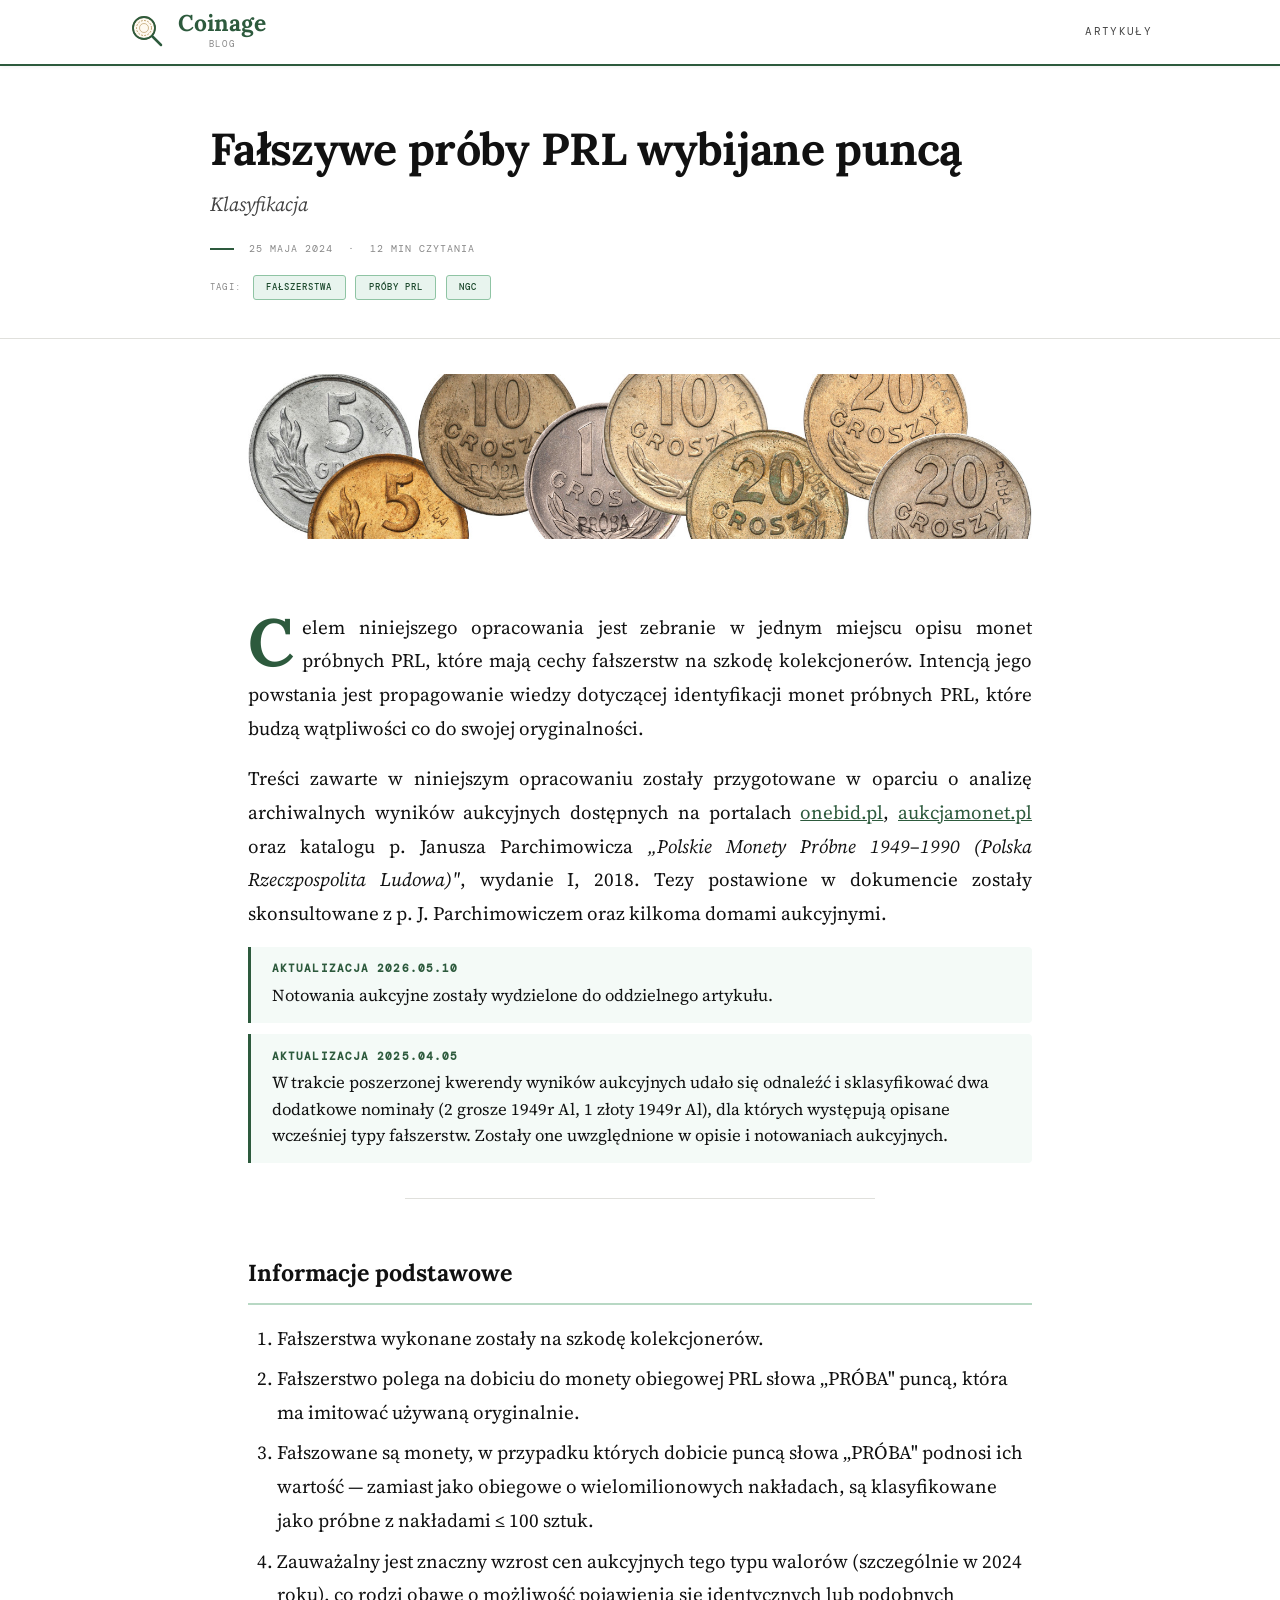
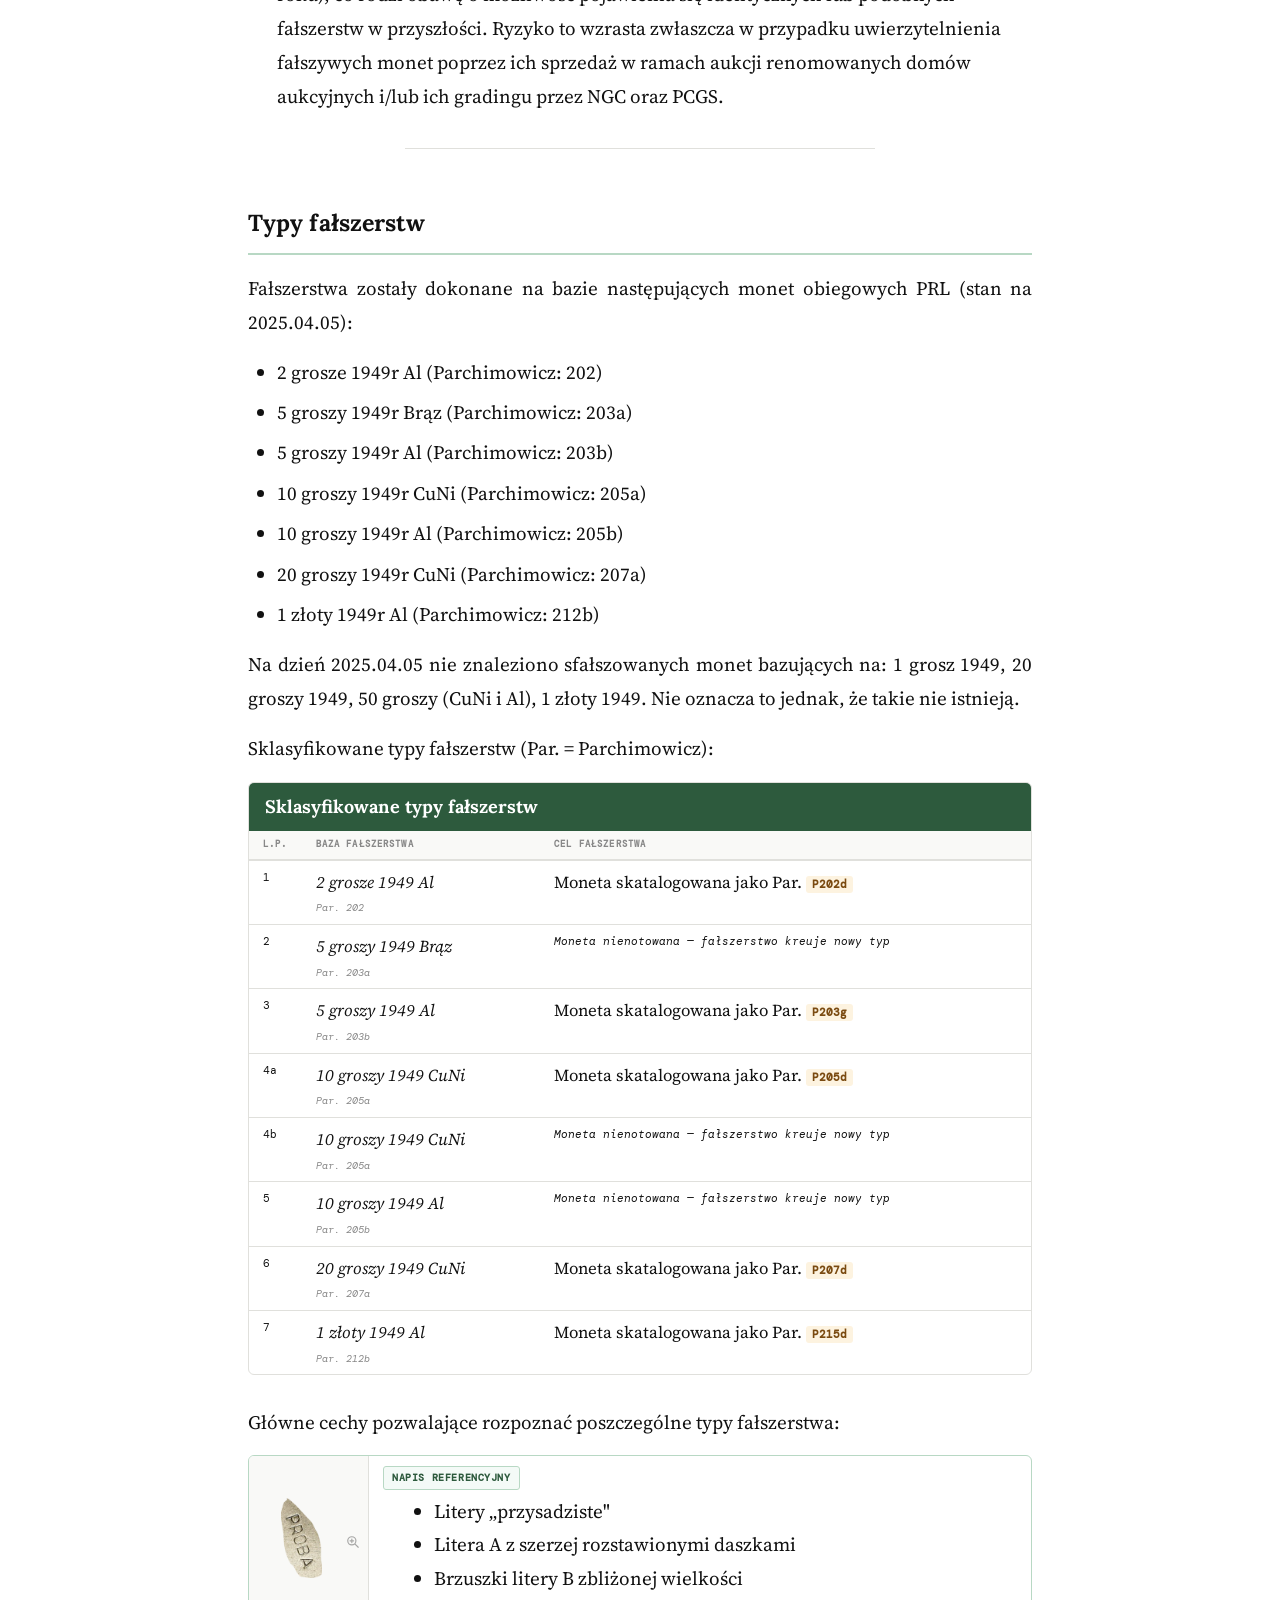
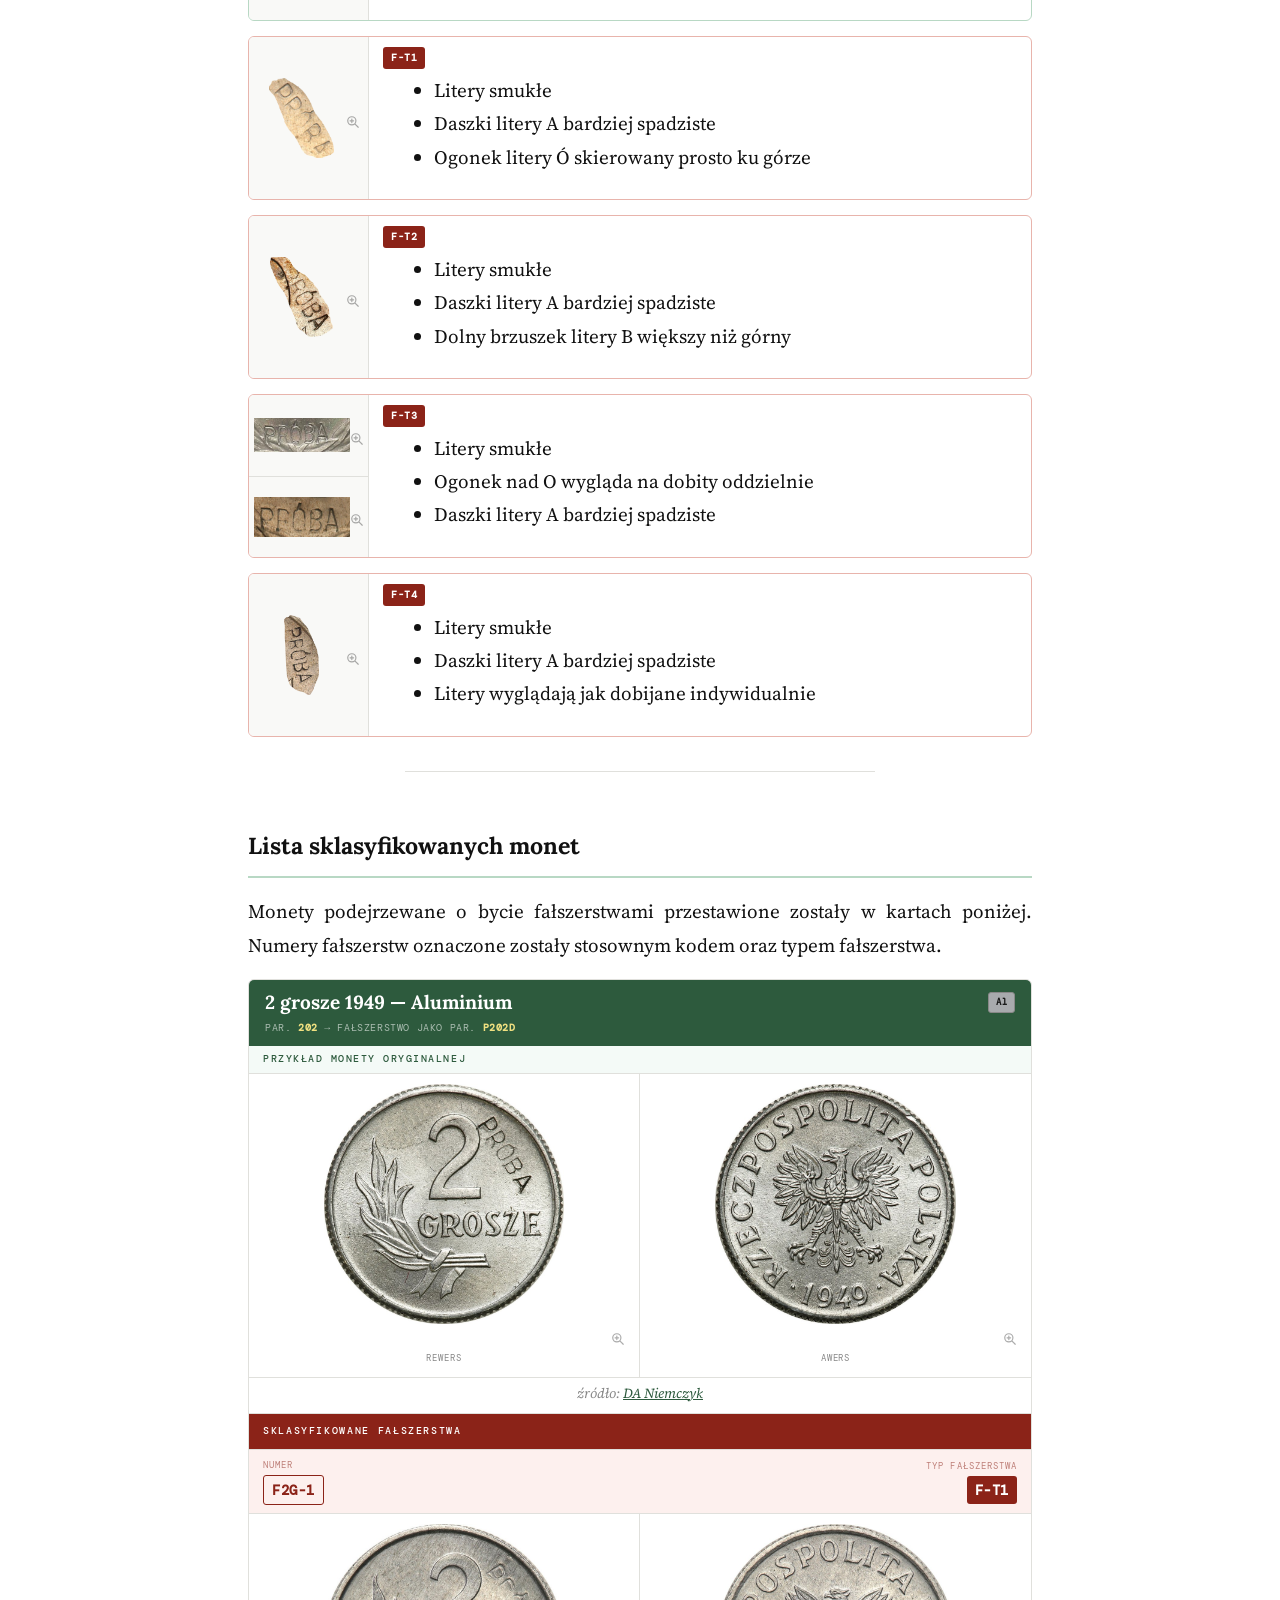
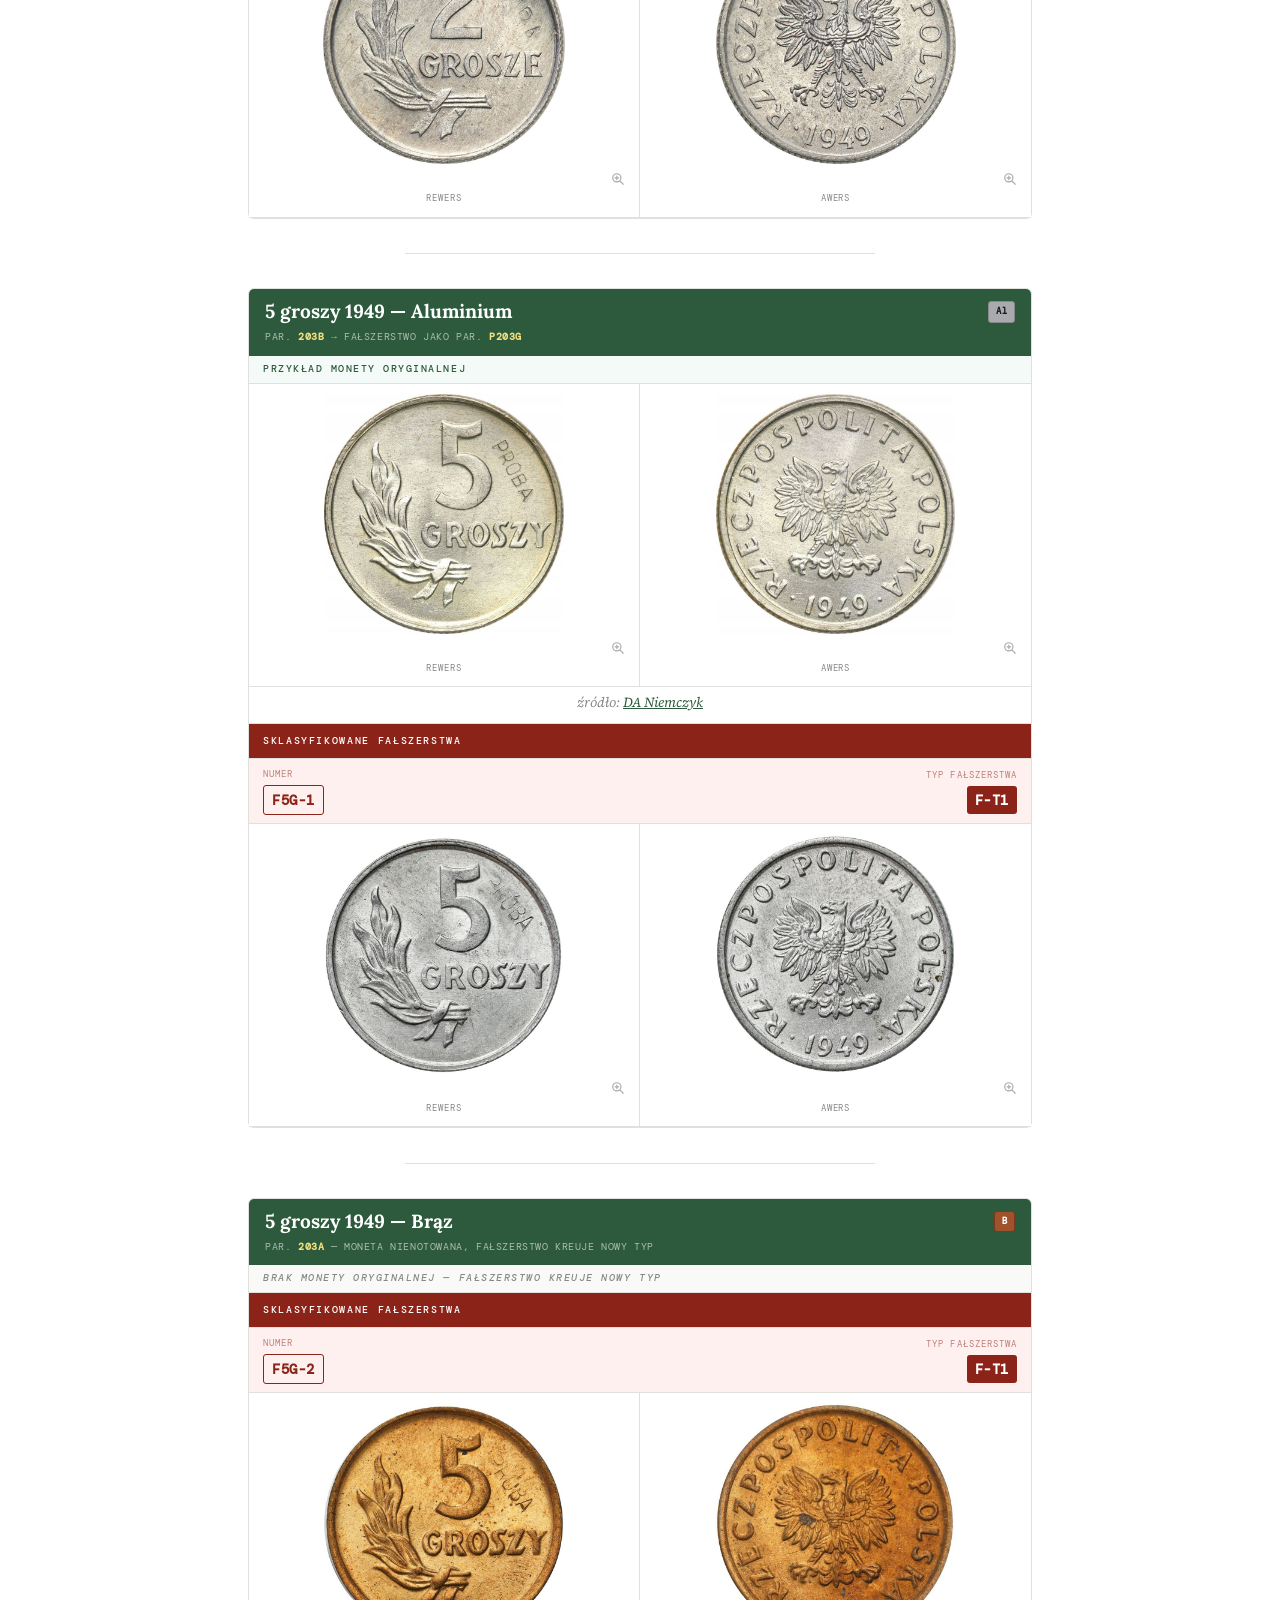
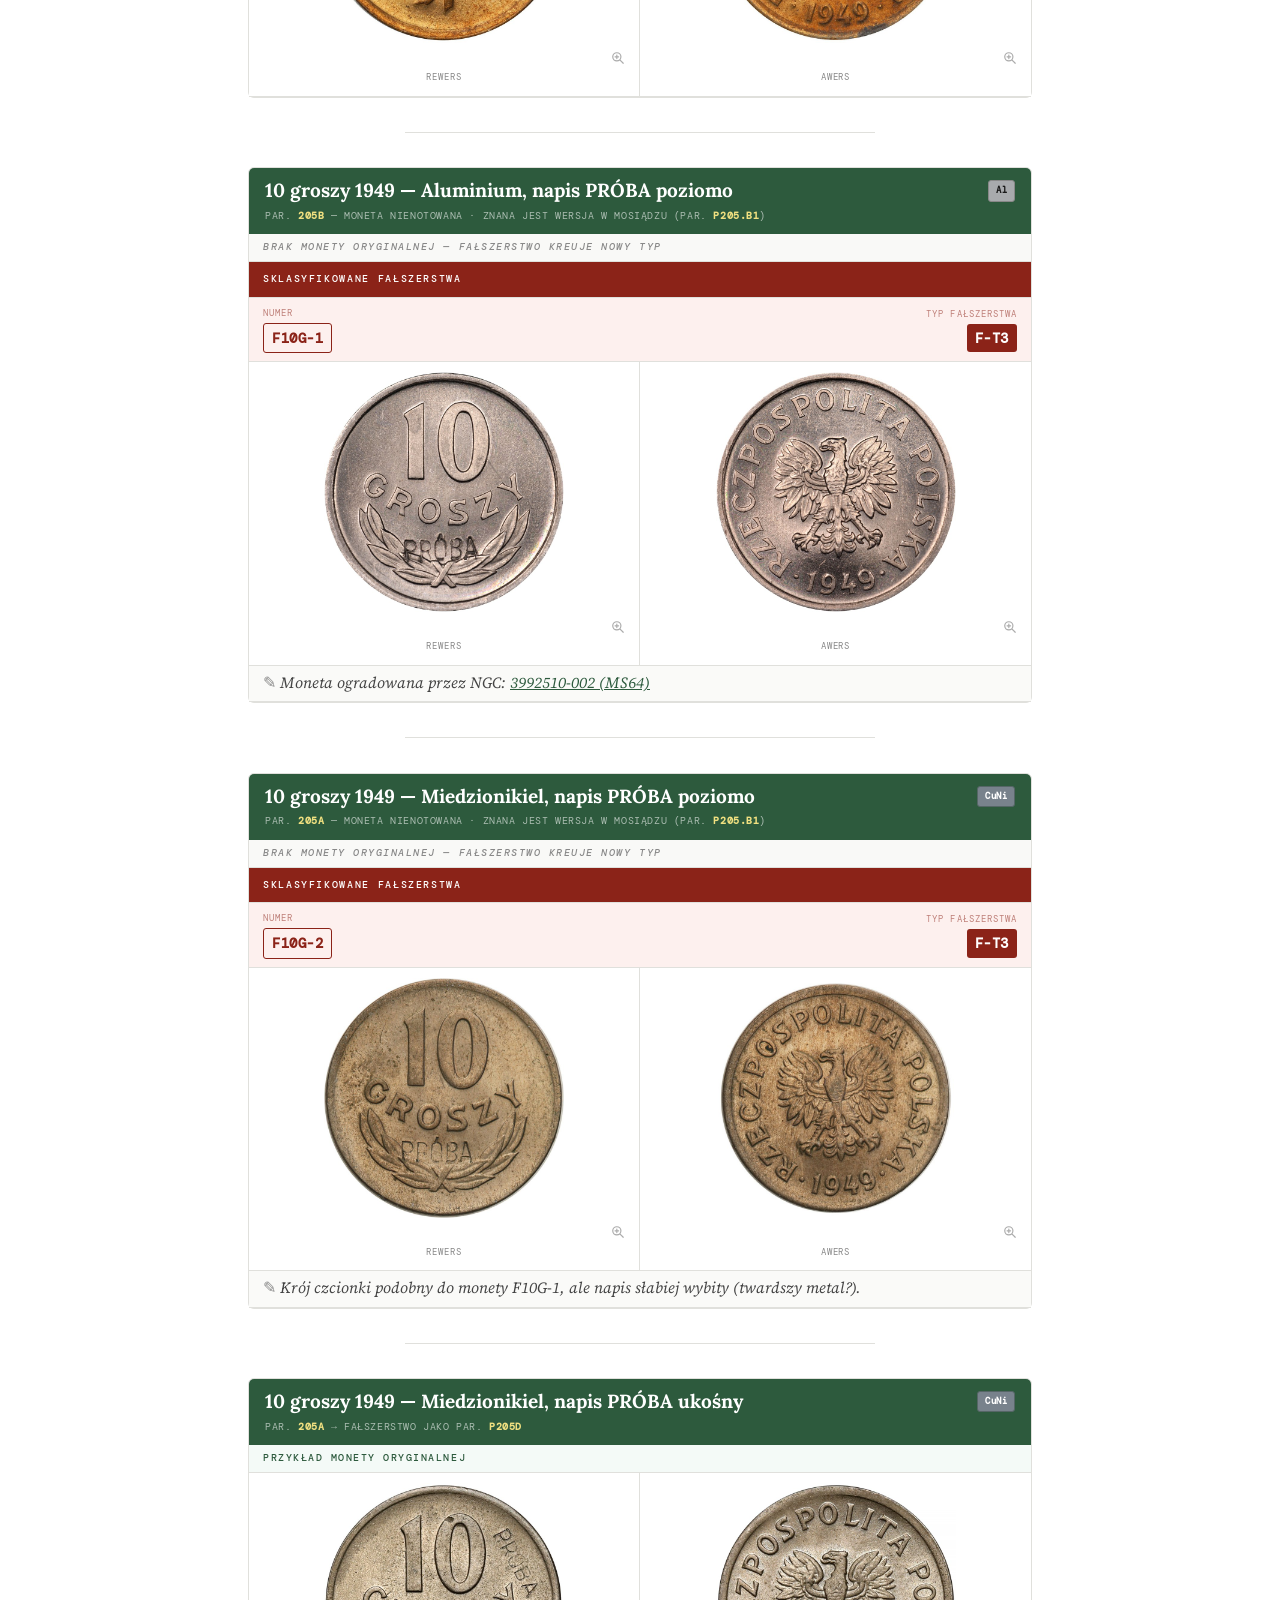
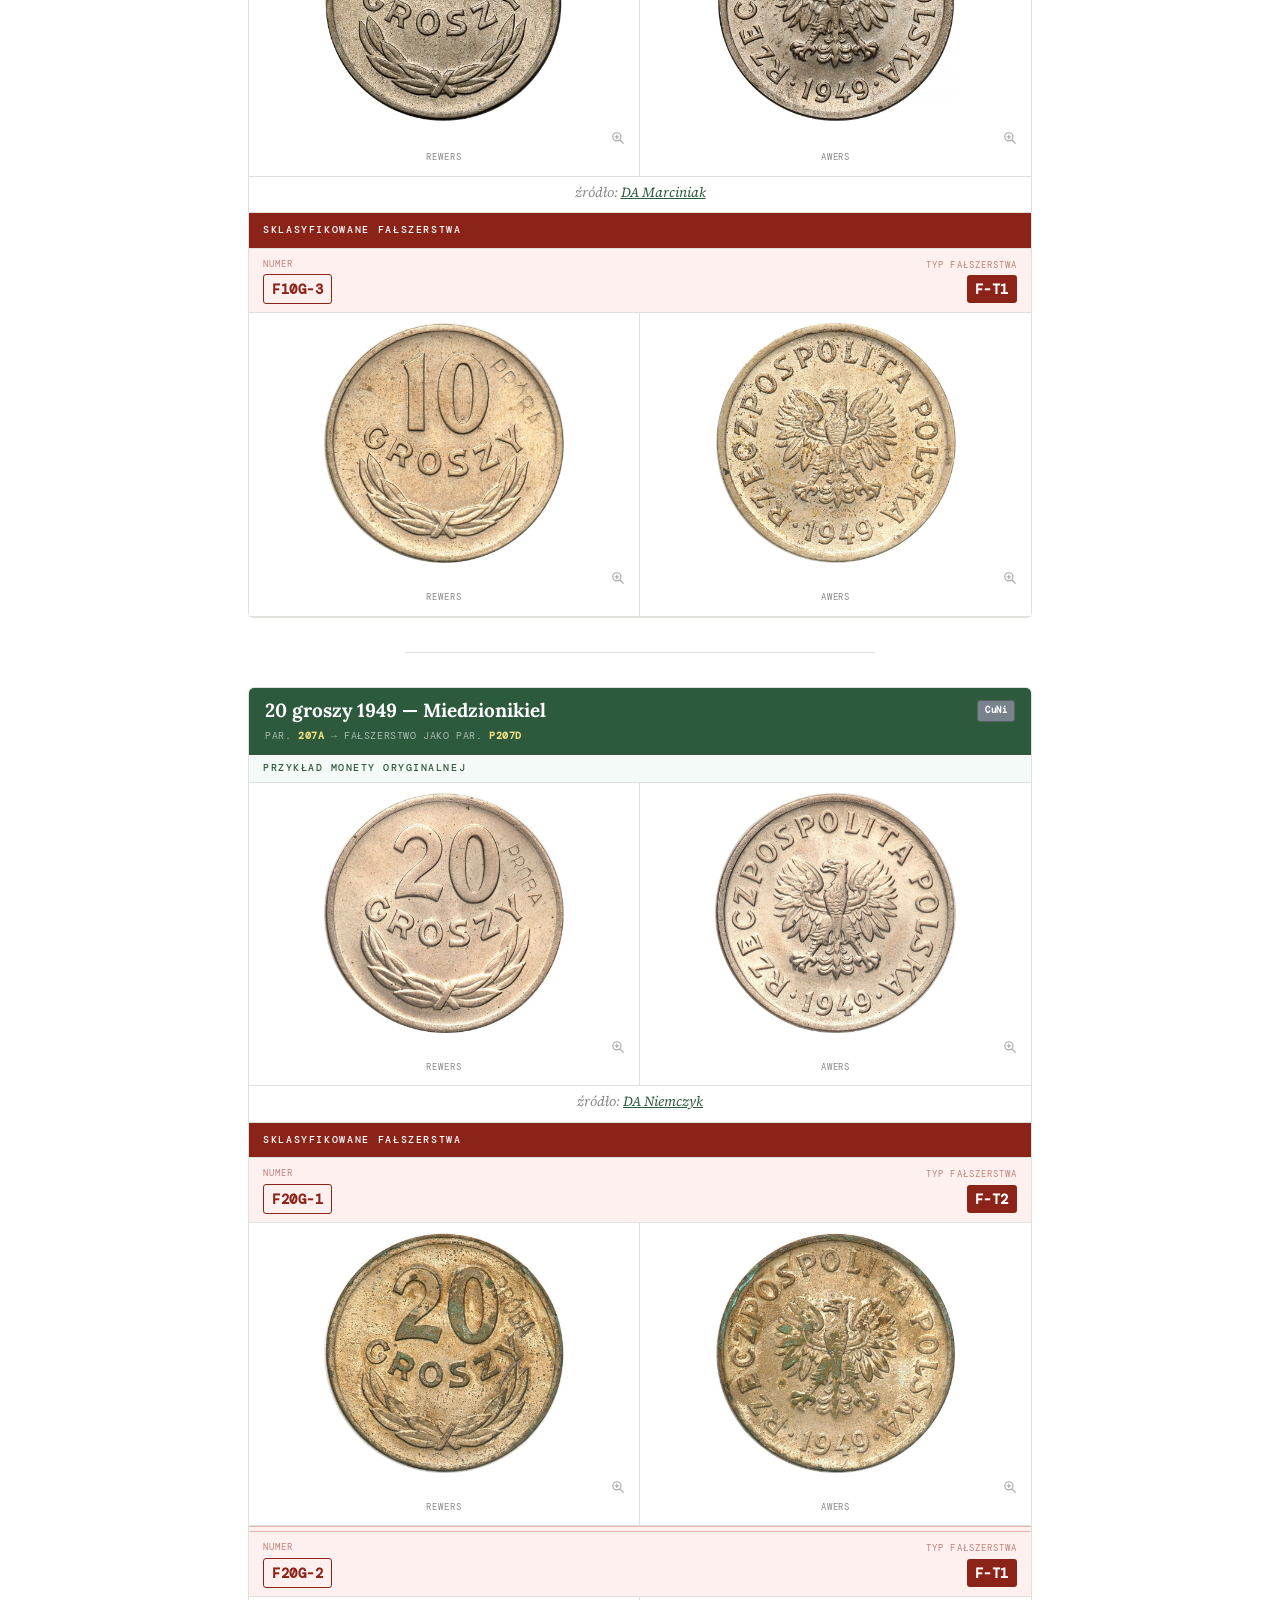
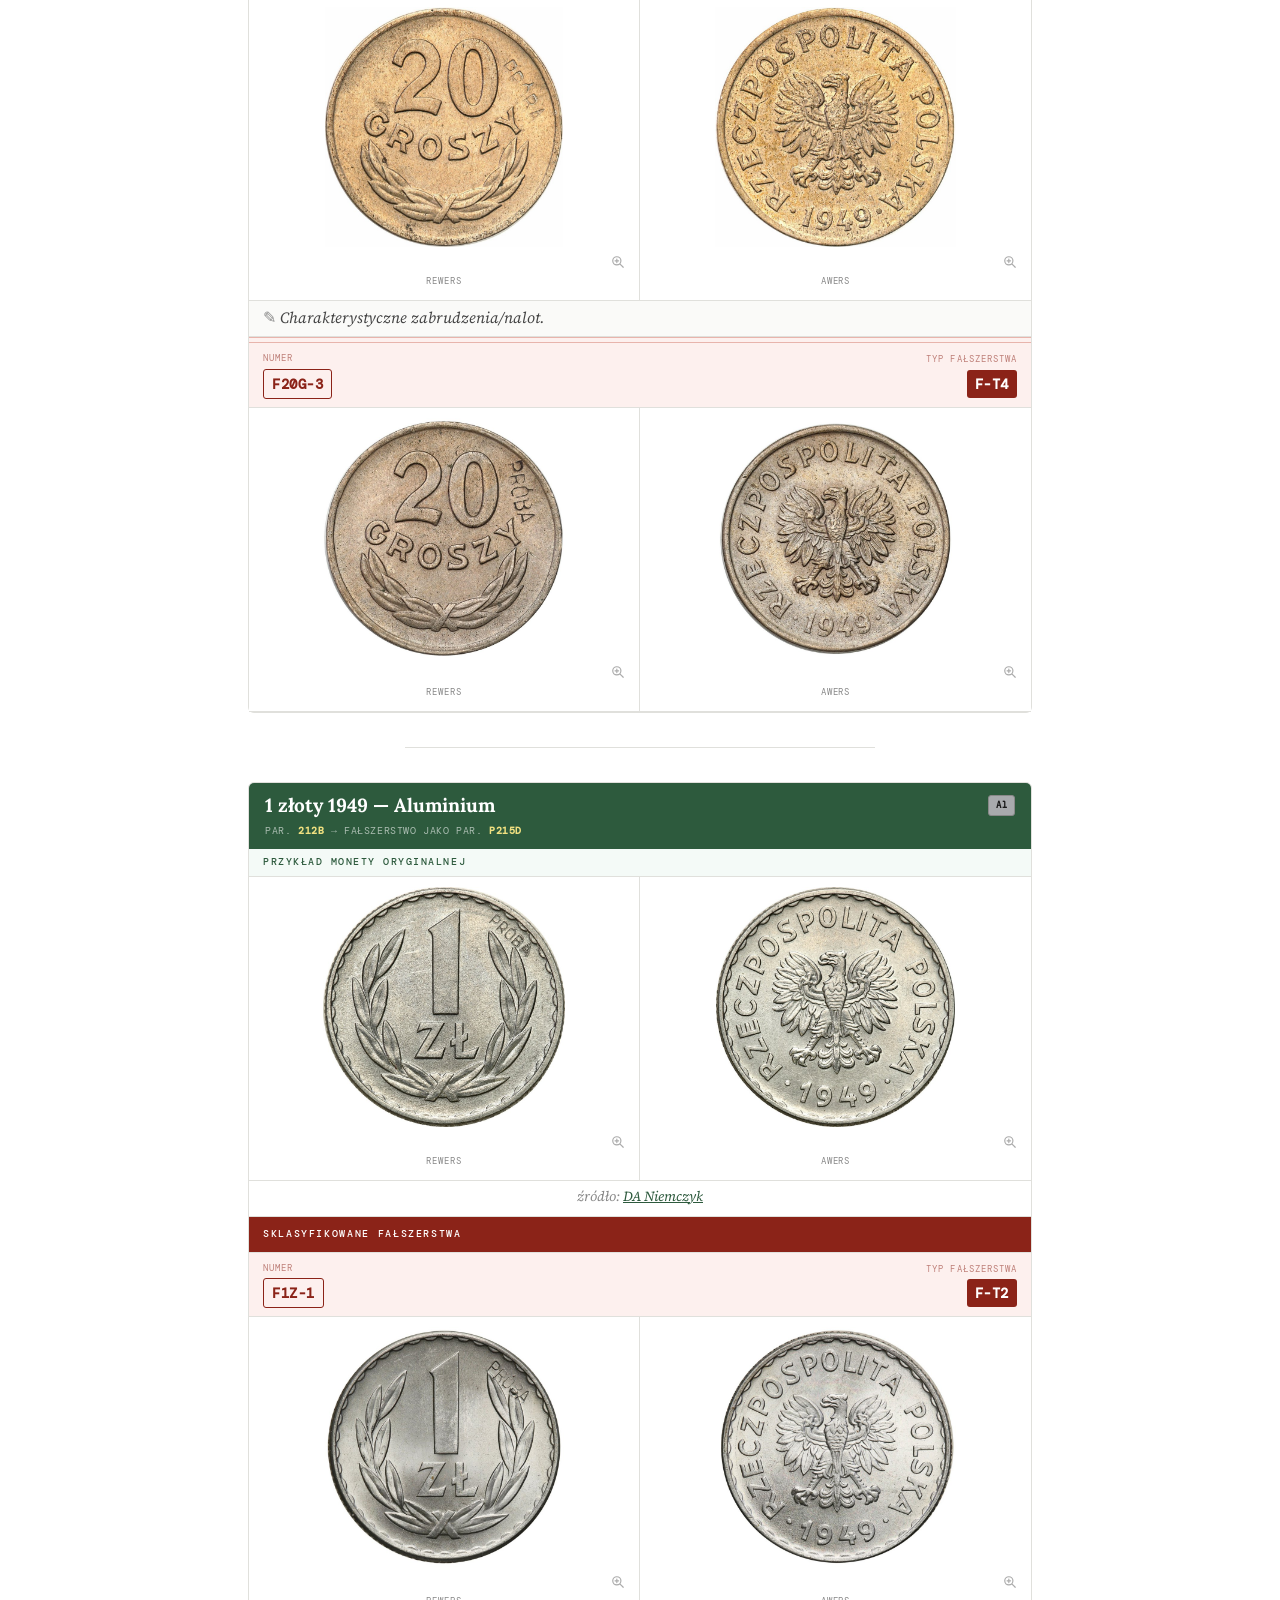
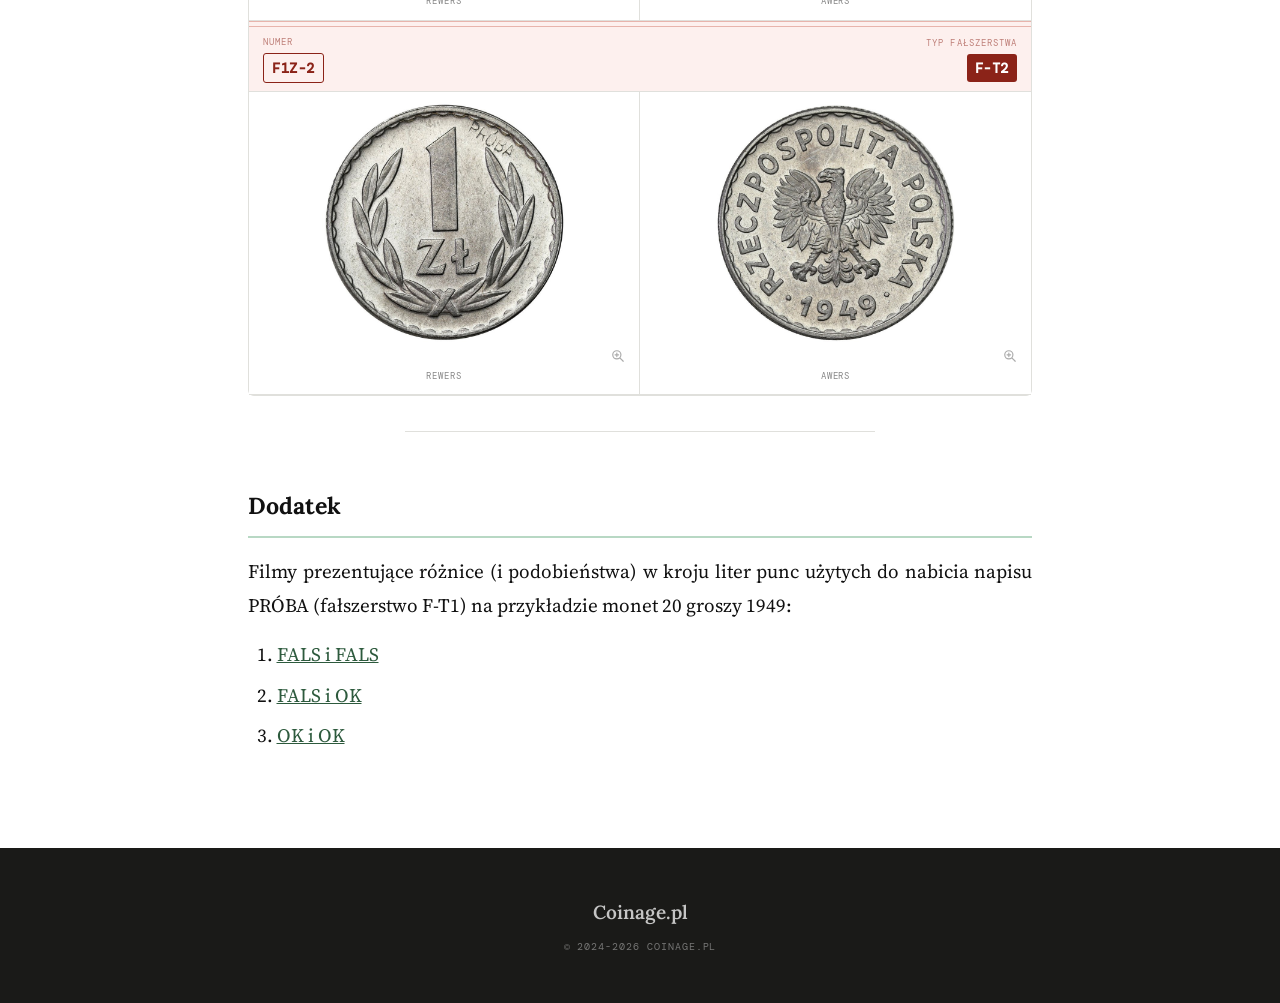
==== coinage-blog/2024-05-25-falszerstwa-monet-probnych-prl-napis-proba-wybijany-punca/index.html @ 68bc8f1f "Fixing links and references" ====
<!DOCTYPE html>
<html lang="pl">
<head>
<meta charset="UTF-8">
<meta name="viewport" content="width=device-width, initial-scale=1.0">
<title>Fałszywe próby PRL wybijane puncą — klasyfikacja — Coinage.pl</title>
<link rel="preconnect" href="https://fonts.googleapis.com">
<link href="https://fonts.googleapis.com/css2?family=Lora:ital,wght@0,400;0,600;0,700;1,400;1,600&family=Source+Serif+4:ital,opsz,wght@0,8..60,400;0,8..60,600;1,8..60,400&family=DM+Mono:wght@400&display=swap" rel="stylesheet">
<style>
@import url('https://fonts.googleapis.com/css2?family=Lora:ital,wght@0,400;0,600;0,700;1,400;1,600&family=Source+Serif+4:ital,opsz,wght@0,8..60,400;0,8..60,600;1,8..60,400&family=DM+Mono:wght@400&display=swap');

:root {
  --bg:         #ffffff;
  --bg-quote:   #f4faf7;
  --bg-footer:  #1a1a18;
  --text:       #111111;
  --text-dim:   #444444;
  --text-faint: #888888;
  --green:      #2d5a3d;
  --green-lt:   #f4faf7;
  --green-bdr:  #b8d8c4;
  --gold:       #f0e080;
  --red:        #8b2318;
  --red-bg:     #fdf0ee;
  --red-bdr:    #e8b4ac;
  --rule:       #e0e0dc;
  --serif:      'Source Serif 4', Georgia, serif;
  --heading:    'Lora', Georgia, serif;
  --mono:       'DM Mono', monospace;
  --content:    860px;
  --wide:       1100px;
}

*,*::before,*::after{box-sizing:border-box;margin:0;padding:0}
html{font-size:19px}
body{background:var(--bg);color:var(--text);font-family:var(--serif);font-weight:400;line-height:1.78;-webkit-font-smoothing:antialiased;text-rendering:optimizeLegibility}
img{max-width:100%;height:auto;display:block}
a{color:var(--green)}
a:hover{text-decoration:underline}

/* NAV */
.site-header{background:#fff;border-bottom:2px solid var(--green);position:sticky;top:0;z-index:100;box-shadow:0 1px 4px rgba(0,0,0,.06)}
.header-inner{max-width:var(--wide);margin:0 auto;padding:0 2rem;height:64px;display:flex;align-items:center;justify-content:space-between}
.logo{display:flex;align-items:center;gap:10px;text-decoration:none}
.logo-text{display:flex;flex-direction:column;align-items:center}
.logo-name{font-family:var(--heading);font-size:1.2rem;font-weight:700;color:var(--green);line-height:1}
.logo-sub{font-family:var(--mono);font-size:.45rem;letter-spacing:.18em;text-transform:uppercase;color:var(--text-faint);margin-top:3px}
.site-nav{display:flex;gap:2rem}
.site-nav a{font-family:var(--mono);font-size:.58rem;letter-spacing:.12em;text-transform:uppercase;color:var(--text-dim);text-decoration:none}
.site-nav a:hover{color:var(--green)}

/* ARTICLE HEADER */
.art-hdr{border-bottom:1px solid var(--rule);padding:3rem 2rem 2rem}
.art-hdr-inner{max-width:var(--content);margin:0 auto}
.art-cats{display:flex;align-items:center;gap:.5rem;flex-wrap:wrap;margin-top:.9rem}
.art-cats-label{font-family:var(--mono);font-size:.46rem;letter-spacing:.14em;text-transform:uppercase;color:var(--text-faint);margin-right:.1rem}
.art-cat{font-family:var(--mono);font-size:.46rem;letter-spacing:.12em;text-transform:uppercase;background:#e8f4ee;color:#1d4a2e;border:1px solid #8fc4a4;padding:.22rem .65rem;border-radius:3px;font-weight:500;text-decoration:none;transition:background .15s}
.art-cat:hover{background:#c8e8d8;text-decoration:none}
h1.art-title{font-family:var(--heading);font-size:clamp(1.7rem,3.5vw,2.4rem);font-weight:700;color:var(--text);line-height:1.18;letter-spacing:-.015em;margin-bottom:.6rem}
.art-meta{font-family:var(--mono);font-size:.52rem;letter-spacing:.1em;text-transform:uppercase;color:var(--text-faint);display:flex;gap:.8rem;align-items:center}
.art-meta::before{content:'';display:inline-block;width:24px;height:2px;background:var(--green)}

/* HERO */
.hero-wrap{max-width:var(--content);margin:1.8rem auto 0;padding:0 2rem}
.hero-wrap img{width:100%;max-height:360px;object-fit:cover;border-radius:4px}

/* BODY */
.art-body{max-width:var(--content);margin:2rem auto 5rem;padding:0 2rem}
.art-body p{margin-bottom:.85rem;font-size:1rem;color:var(--text);text-align:justify;hyphens:auto;-webkit-hyphens:auto}
.art-body p.drop-cap::first-letter{font-family:var(--heading);font-size:3.5rem;font-weight:700;line-height:.82;float:left;margin:.06em .12em 0 0;color:var(--green)}
hr.section-hr{border:none;border-top:1px solid var(--rule);width:60%;margin:1.8rem auto}
.art-body ul,.art-body ol{margin:0 0 .85rem 1.5rem;font-size:1rem;color:var(--text)}
.art-body li{margin-bottom:.35rem}
.art-body strong{font-weight:700}
.art-body em{font-style:italic}
.art-body a{color:var(--green)}
.art-body h2{font-family:var(--heading);font-size:1.22rem;font-weight:700;color:var(--text);margin:2.8rem 0 .9rem;padding-bottom:.5rem;border-bottom:2px solid var(--green-bdr)}
.art-body blockquote{border-left:3px solid var(--green);padding:.6rem 0 .6rem 1.3rem;margin:1.4rem 0;font-style:italic;color:var(--text-dim);background:var(--bg-quote);border-radius:0 4px 4px 0}

/* UPDATE CALLOUT */
.update-box{border-left:3px solid var(--green);background:var(--green-lt);border-radius:0 4px 4px 0;padding:.7rem 1rem .7rem 1.1rem;margin:.6rem 0;font-size:.88rem;line-height:1.6}
.update-box + .update-box{margin-top:.4rem}
.update-date{font-family:var(--mono);font-size:.58rem;letter-spacing:.1em;text-transform:uppercase;color:var(--green);font-weight:700;display:block;margin-bottom:.25rem}

/* ── COIN CARDS ── */
.coin-card{border:1px solid var(--rule);border-radius:6px;overflow:visible;font-family:var(--serif);margin-bottom:1.6rem}
.coin-header{background:var(--green);padding:10px 16px;display:flex;justify-content:space-between;align-items:flex-start;gap:10px;border-radius:5px 5px 0 0}
.coin-header-title{font-family:var(--heading);font-size:1rem;font-weight:700;color:#fff;line-height:1.3}
.coin-header-meta{font-family:var(--mono);font-size:.52rem;color:rgba(255,255,255,.6);letter-spacing:.06em;text-transform:uppercase;margin-top:4px}
.catnum{color:var(--gold);font-weight:700}

.cc-sec-label{font-family:var(--mono);font-size:.5rem;letter-spacing:.16em;text-transform:uppercase;font-weight:500;padding:5px 14px;border-bottom:1px solid var(--rule)}
.cc-sec-label.orig{color:var(--green);background:var(--green-lt)}
.cc-sec-label.fake{background:var(--red);color:#fff;font-size:.54rem;padding:8px 14px}
.cc-sec-label.no-orig{color:var(--text-faint);background:#f9f9f7;font-style:italic}

.coin-row{display:grid;grid-template-columns:1fr 1fr;border-bottom:1px solid var(--rule);background:#fff}
.coin-img-cell{padding:10px 14px;text-align:center}
.coin-img-cell:first-child{border-right:1px solid var(--rule)}
.coin-img-cell img{max-height:240px;width:auto;margin:0 auto;cursor:zoom-in}
.img-label{font-family:var(--mono);font-size:.46rem;color:var(--text-faint);letter-spacing:.1em;text-transform:uppercase;margin-top:5px}
.coin-src{font-size:.73rem;font-style:italic;color:var(--text-faint);text-align:center;padding:4px 14px 7px;border-bottom:1px solid var(--rule);background:#fff}

.fake-meta{display:flex;align-items:center;justify-content:space-between;padding:8px 14px;border-bottom:1px solid var(--rule);background:var(--red-bg)}
.fake-meta-left{display:flex;flex-direction:column;gap:2px}
.fake-meta-right{display:flex;flex-direction:column;gap:2px;align-items:flex-end}
.meta-label{font-family:var(--mono);font-size:.46rem;letter-spacing:.12em;text-transform:uppercase;color:rgba(139,35,24,.55)}
.badge-num{font-family:var(--mono);font-size:.72rem;font-weight:700;color:var(--red);border:1.5px solid var(--red);border-radius:3px;padding:2px 8px;letter-spacing:.04em;display:inline-block}
.badge-type{font-family:var(--mono);font-size:.72rem;font-weight:700;background:var(--red);color:#fff;border-radius:3px;padding:2px 8px;letter-spacing:.04em;display:inline-block}
.fake-note{font-size:.82rem;font-style:italic;color:var(--text-dim);padding:5px 14px 6px;border-bottom:1px solid var(--rule);background:#fafaf8;line-height:1.55}
.fake-note::before{content:"✎ ";font-style:normal;color:var(--text-faint)}
.sec-sep{height:6px;background:var(--red-bg);border-bottom:1px solid var(--red-bdr);border-top:1px solid var(--red-bdr)}

/* ── TABELA BAZA → CEL ── */
.tbl-wrap{border:1px solid var(--rule);border-radius:6px;overflow:hidden;margin-bottom:1.6rem}
.tbl-head{background:var(--green);padding:8px 16px;font-family:var(--heading);font-size:.95rem;font-weight:700;color:#fff}
table.baza{width:100%;border-collapse:collapse;font-family:var(--serif);font-size:.88rem}
table.baza th{font-family:var(--mono);font-size:.46rem;letter-spacing:.13em;text-transform:uppercase;color:var(--text-faint);padding:6px 14px;border-bottom:2px solid var(--rule);text-align:left;background:#f9f9f7}
table.baza td{padding:7px 14px;border-bottom:1px solid var(--rule);vertical-align:top;color:var(--text)}
table.baza tr:last-child td{border-bottom:none}
table.baza tr:hover td{background:#fafaf8}
.td-num{font-family:var(--mono);font-size:.58rem;color:var(--text-faint);white-space:nowrap}
.td-baza{font-style:italic}
.par-ref{font-family:var(--mono);font-size:.52rem;color:var(--text-faint);display:block;margin-top:2px}
.par-num{font-family:var(--mono);font-size:.6rem;font-weight:700;background:#fdf3e0;color:#7a4a10;border-radius:3px;padding:1px 6px}
.no-orig-cell{font-family:var(--mono);font-size:.58rem;color:var(--text-faint);font-style:italic}

/* ── TYPY PUNCY ── */
.punca-card{border:1px solid var(--rule);border-radius:6px;overflow:hidden;margin-bottom:.8rem;display:grid;grid-template-columns:120px 1fr;background:#fff}
.punca-card.ref-card{border-color:var(--green-bdr)}
.punca-card.fake-card{border-color:var(--red-bdr)}
.punca-img{background:#f9f9f7;display:flex;align-items:center;justify-content:center;border-right:1px solid var(--rule);min-height:90px;padding:8px}
.punca-img img{max-height:80px;width:auto;margin:0 auto}
.punca-img-double{display:flex;flex-direction:column;background:#f9f9f7;border-right:1px solid var(--rule)}
.punca-img-double div{display:flex;align-items:center;justify-content:center;padding:8px 12px;flex:1}
.punca-img-double div:first-child{border-bottom:1px solid var(--rule)}
.punca-img-double img{max-height:56px;max-width:96px;width:auto;object-fit:contain}
.punca-body{padding:10px 14px}
.punca-badge-row{display:flex;align-items:center;gap:8px;margin-bottom:6px}
.punca-badge-ref{font-family:var(--mono);font-size:.52rem;font-weight:700;background:var(--green-lt);color:var(--green);border:1px solid var(--green-bdr);border-radius:3px;padding:2px 8px;letter-spacing:.06em;text-transform:uppercase}
.punca-badge-type{font-family:var(--mono);font-size:.52rem;font-weight:700;background:var(--red);color:#fff;border-radius:3px;padding:2px 8px;letter-spacing:.06em}
.punca-desc{font-size:.82rem;color:var(--text);line-height:1.65;margin:0;padding-left:1.2rem}
.punca-desc li{margin-bottom:2px}

/* ZOOM INDICATOR */
.zoom-hint{
  display:block;
  text-align:right;
  margin-top:3px;
  line-height:1;
}
.zoom-hint svg{
  width:14px;height:14px;
  opacity:.35;
  transition:opacity .15s;
  vertical-align:middle;
}
.coin-img-cell:hover .zoom-hint svg,
.punca-img:hover .zoom-hint svg{opacity:.75}

/* LIGHTBOX */
.lightbox{display:none;position:fixed;top:0;left:0;width:100%;height:100%;background:rgba(0,0,0,.88);z-index:9999;align-items:center;justify-content:center;cursor:zoom-out}
.lightbox img{max-width:92%;max-height:92vh;border-radius:4px;box-shadow:0 4px 32px rgba(0,0,0,.6)}

/* FOOTER */
.site-footer{background:var(--bg-footer);color:rgba(255,255,255,.4);padding:2.5rem 2rem;text-align:center;margin-top:4rem}
.footer-logo{font-family:var(--heading);font-size:1rem;color:rgba(255,255,255,.75);margin-bottom:.5rem;font-weight:600}
.footer-copy{font-family:var(--mono);font-size:.5rem;letter-spacing:.1em;text-transform:uppercase}

/* RESPONSIVE */
@media(max-width:900px){:root{--content:100%}.art-hdr{padding:2.5rem 1.5rem 1.8rem}.art-body{padding:0 1.5rem;margin-top:1.8rem}.hero-wrap{padding:0 1.5rem}}
@media(max-width:640px){html{font-size:18px}.header-inner{padding:0 1.2rem}.art-hdr{padding:2rem 1.2rem 1.5rem}.art-body{padding:0 1.2rem}.hero-wrap{padding:0 1.2rem}h1.art-title{font-size:1.6rem}.site-nav .hide-mob{display:none}.art-body p.drop-cap::first-letter{font-size:2.8rem}.coin-card .coin-row{grid-template-columns:1fr}}
@media(max-width:400px){html{font-size:17px}}

/* METAL BADGES */
/* METAL TOOLTIP */
.metal{position:relative}
.metal::after{
  content:attr(data-tip);
  position:absolute;bottom:calc(100% + 5px);left:50%;
  transform:translateX(-50%);
  background:#1a1a18;color:#fff;
  font-family:var(--mono,'DM Mono',monospace);
  font-size:.42rem;letter-spacing:.06em;white-space:nowrap;
  padding:3px 7px;border-radius:3px;
  font-weight:400;pointer-events:none;opacity:0;transition:opacity .15s;
  z-index:999;
}
.metal:hover::after{opacity:1}

.metal{font-family:var(--mono);font-size:.46rem;font-weight:700;letter-spacing:.05em;
  border-radius:3px;padding:2px 7px;display:inline-block;
  border:1px solid transparent;white-space:nowrap;flex-shrink:0;align-self:flex-start;margin-top:2px}
.metal-Al  {background:#A8AAAD;color:#1a1a1a;border-color:#888}
.metal-CuNi{background:#78828C;color:#fff;border-color:#566}
.metal-B   {background:#A0522D;color:#fff;border-color:#7a3a1a}
.metal-M   {background:#B5942A;color:#1a1000;border-color:#8a6e18}
.metal-Cu  {background:#B87333;color:#fff;border-color:#8a5520}
.metal-Ag  {background:#C0C0C0;color:#1a1a1a;border-color:#999}
.metal-Au  {background:#D4AF37;color:#2a1a00;border-color:#a8880f}
.art-intro-sub{font-size:1.05rem;font-style:italic;color:var(--text-dim);margin-bottom:.9rem}
</style>
</head>
<body>

<header class="site-header">
  <div class="header-inner">
    <a href="/coinage-blog/" class="logo">
      <svg width="40" height="40" viewBox="0 0 40 40" fill="none">
        <circle cx="16" cy="16" r="11" fill="#fef9f0" stroke="#a07830" stroke-width="1.4"/>
        <circle cx="16" cy="16" r="7.5" fill="none" stroke="#a07830" stroke-width=".7" stroke-dasharray="1.8 1.4"/>
        <circle cx="16" cy="16" r="4.5" fill="none" stroke="#a07830" stroke-width=".5"/>
        <line x1="24.5" y1="24.5" x2="33" y2="33" stroke="#2d5a3d" stroke-width="2.5" stroke-linecap="round"/>
        <circle cx="16" cy="16" r="11" fill="none" stroke="#2d5a3d" stroke-width="1.8"/>
      </svg>
      <div class="logo-text">
        <span class="logo-name">Coinage</span>
        <span class="logo-sub">Blog</span>
      </div>
    </a>
    <nav class="site-nav">
      <a href="/coinage-blog/">Artykuły</a>
    </nav>
  </div>
</header>

<article>
  <div class="art-hdr">
    <div class="art-hdr-inner">
      <h1 class="art-title">Fałszywe próby PRL wybijane puncą</h1>
      <p class="art-intro-sub">Klasyfikacja</p>
      <div class="art-meta">
        <span>25 maja 2024</span>
        <span>·</span>
        <span>12 min czytania</span>
      </div>
      <div class="art-cats">
        <span class="art-cats-label">Tagi:</span>
        <span class="art-cat">Fałszerstwa</span>
        <span class="art-cat">Próby PRL</span>
        <span class="art-cat">NGC</span>
      </div>
    </div>
  </div>

  <div class="hero-wrap">
    <img src="img/title.jpg" alt="Fałszerstwa monet próbnych PRL — napis PRÓBA wybijany puncą" />
  </div>

  <div class="art-body">
    <br>

    <p class="drop-cap">Celem niniejszego opracowania jest zebranie w jednym miejscu opisu monet próbnych PRL, które mają cechy fałszerstw na szkodę kolekcjonerów. Intencją jego powstania jest propagowanie wiedzy dotyczącej identyfikacji monet próbnych PRL, które budzą wątpliwości co do swojej oryginalności.</p>

    <p>Treści zawarte w niniejszym opracowaniu zostały przygotowane w oparciu o analizę archiwalnych wyników aukcyjnych dostępnych na portalach <a href="http://onebid.pl" target="_blank" rel="noopener">onebid.pl</a>, <a href="https://archiwum.niemczyk.pl/" target="_blank" rel="noopener">aukcjamonet.pl</a> oraz katalogu p. Janusza Parchimowicza <em>„Polskie Monety Próbne 1949–1990 (Polska Rzeczpospolita Ludowa)"</em>, wydanie I, 2018. Tezy postawione w dokumencie zostały skonsultowane z p. J. Parchimowiczem oraz kilkoma domami aukcyjnymi.</p>

    <div class="update-box">
      <span class="update-date">Aktualizacja 2026.05.10</span>
      Notowania aukcyjne zostały wydzielone do oddzielnego artykułu. 
    </div>
    <div class="update-box">
      <span class="update-date">Aktualizacja 2025.04.05</span>
      W trakcie poszerzonej kwerendy wyników aukcyjnych udało się odnaleźć i sklasyfikować dwa dodatkowe nominały (2 grosze 1949r Al, 1 złoty 1949r Al), dla których występują opisane wcześniej typy fałszerstw. Zostały one uwzględnione w opisie i notowaniach aukcyjnych.
    </div>

    <hr class="section-hr">

    <h2>Informacje podstawowe</h2>

    <ol>
      <li>Fałszerstwa wykonane zostały na szkodę kolekcjonerów.</li>
      <li>Fałszerstwo polega na dobiciu do monety obiegowej PRL słowa „PRÓBA" puncą, która ma imitować używaną oryginalnie.</li>
      <li>Fałszowane są monety, w przypadku których dobicie puncą słowa „PRÓBA" podnosi ich wartość — zamiast jako obiegowe o wielomilionowych nakładach, są klasyfikowane jako próbne z nakładami ≤ 100 sztuk.</li>
      <li>Zauważalny jest znaczny wzrost cen aukcyjnych tego typu walorów (szczególnie w 2024 roku), co rodzi obawę o możliwość pojawienia się identycznych lub podobnych fałszerstw w przyszłości. Ryzyko to wzrasta zwłaszcza w przypadku uwierzytelnienia fałszywych monet poprzez ich sprzedaż w ramach aukcji renomowanych domów aukcyjnych i/lub ich gradingu przez NGC oraz PCGS.</li>
    </ol>

    <hr class="section-hr">

    <h2>Typy fałszerstw</h2>

    <p>Fałszerstwa zostały dokonane na bazie następujących monet obiegowych PRL (stan na 2025.04.05):</p>
    <ul>
      <li>2 grosze 1949r Al (Parchimowicz: 202)</li>
      <li>5 groszy 1949r Brąz (Parchimowicz: 203a)</li>
      <li>5 groszy 1949r Al (Parchimowicz: 203b)</li>
      <li>10 groszy 1949r CuNi (Parchimowicz: 205a)</li>
      <li>10 groszy 1949r Al (Parchimowicz: 205b)</li>
      <li>20 groszy 1949r CuNi (Parchimowicz: 207a)</li>
      <li>1 złoty 1949r Al (Parchimowicz: 212b)</li>
    </ul>

    <p>Na dzień 2025.04.05 nie znaleziono sfałszowanych monet bazujących na: 1 grosz 1949, 20 groszy 1949, 50 groszy (CuNi i Al), 1 złoty 1949. Nie oznacza to jednak, że takie nie istnieją.</p>

    <p>Sklasyfikowane typy fałszerstw (Par. = Parchimowicz):</p>

    <div class="tbl-wrap">
      <div class="tbl-head">Sklasyfikowane typy fałszerstw</div>
      <table class="baza">
        <thead>
          <tr>
            <th style="width:40px">L.p.</th>
            <th>Baza fałszerstwa</th>
            <th>Cel fałszerstwa</th>
          </tr>
        </thead>
        <tbody>
          <tr>
            <td class="td-num">1</td>
            <td class="td-baza">2 grosze 1949 Al<span class="par-ref">Par. 202</span></td>
            <td>Moneta skatalogowana jako Par. <span class="par-num">P202d</span></td>
          </tr>
          <tr>
            <td class="td-num">2</td>
            <td class="td-baza">5 groszy 1949 Brąz<span class="par-ref">Par. 203a</span></td>
            <td class="no-orig-cell">Moneta nienotowana — fałszerstwo kreuje nowy typ</td>
          </tr>
          <tr>
            <td class="td-num">3</td>
            <td class="td-baza">5 groszy 1949 Al<span class="par-ref">Par. 203b</span></td>
            <td>Moneta skatalogowana jako Par. <span class="par-num">P203g</span></td>
          </tr>
          <tr>
            <td class="td-num">4a</td>
            <td class="td-baza">10 groszy 1949 CuNi<span class="par-ref">Par. 205a</span></td>
            <td>Moneta skatalogowana jako Par. <span class="par-num">P205d</span></td>
          </tr>
          <tr>
            <td class="td-num">4b</td>
            <td class="td-baza">10 groszy 1949 CuNi<span class="par-ref">Par. 205a</span></td>
            <td class="no-orig-cell">Moneta nienotowana — fałszerstwo kreuje nowy typ</td>
          </tr>
          <tr>
            <td class="td-num">5</td>
            <td class="td-baza">10 groszy 1949 Al<span class="par-ref">Par. 205b</span></td>
            <td class="no-orig-cell">Moneta nienotowana — fałszerstwo kreuje nowy typ</td>
          </tr>
          <tr>
            <td class="td-num">6</td>
            <td class="td-baza">20 groszy 1949 CuNi<span class="par-ref">Par. 207a</span></td>
            <td>Moneta skatalogowana jako Par. <span class="par-num">P207d</span></td>
          </tr>
          <tr>
            <td class="td-num">7</td>
            <td class="td-baza">1 złoty 1949 Al<span class="par-ref">Par. 212b</span></td>
            <td>Moneta skatalogowana jako Par. <span class="par-num">P215d</span></td>
          </tr>
        </tbody>
      </table>
    </div>

    <p>Główne cechy pozwalające rozpoznać poszczególne typy fałszerstwa:</p>

    <div class="punca-card ref-card">
      <div class="punca-img"><img src="img/punca_ref.jpg" alt="Napis standardowy — punkt odniesienia" style="cursor:zoom-in" onclick="showLb('lb-punca-ref')" />
          <span class="zoom-hint" onclick="showLb('lb-punca-ref')"><svg xmlns="http://www.w3.org/2000/svg" viewBox="0 0 24 24" fill="none" stroke="currentColor" stroke-width="2" stroke-linecap="round" stroke-linejoin="round"><circle cx="10" cy="10" r="7"/><line x1="15.5" y1="15.5" x2="21" y2="21"/><line x1="10" y1="7" x2="10" y2="13"/><line x1="7" y1="10" x2="13" y2="10"/></svg></span></div>
      <div class="punca-body">
        <div class="punca-badge-row"><span class="punca-badge-ref">NAPIS REFERENCYJNY</span></div>
        <ul class="punca-desc">
          <li>Litery „przysadziste"</li>
          <li>Litera A z szerzej rozstawionymi daszkami</li>
          <li>Brzuszki litery B zbliżonej wielkości</li>
        </ul>
      </div>
    </div>

    <div class="punca-card fake-card">
      <div class="punca-img"><img src="img/punca_FT1.jpg" alt="Typ fałszerstwa F-T1" style="cursor:zoom-in" onclick="showLb('lb-punca-ft1')" />
          <span class="zoom-hint" onclick="showLb('lb-punca-ft1')"><svg xmlns="http://www.w3.org/2000/svg" viewBox="0 0 24 24" fill="none" stroke="currentColor" stroke-width="2" stroke-linecap="round" stroke-linejoin="round"><circle cx="10" cy="10" r="7"/><line x1="15.5" y1="15.5" x2="21" y2="21"/><line x1="10" y1="7" x2="10" y2="13"/><line x1="7" y1="10" x2="13" y2="10"/></svg></span></div>
      <div class="punca-body">
        <div class="punca-badge-row"><span class="punca-badge-type">F-T1</span></div>
        <ul class="punca-desc">
          <li>Litery smukłe</li>
          <li>Daszki litery A bardziej spadziste</li>
          <li>Ogonek litery Ó skierowany prosto ku górze</li>
        </ul>
      </div>
    </div>

    <div class="punca-card fake-card">
      <div class="punca-img"><img src="img/punca_FT2.jpg" alt="Typ fałszerstwa F-T2" style="cursor:zoom-in" onclick="showLb('lb-punca-ft2')" />
          <span class="zoom-hint" onclick="showLb('lb-punca-ft2')"><svg xmlns="http://www.w3.org/2000/svg" viewBox="0 0 24 24" fill="none" stroke="currentColor" stroke-width="2" stroke-linecap="round" stroke-linejoin="round"><circle cx="10" cy="10" r="7"/><line x1="15.5" y1="15.5" x2="21" y2="21"/><line x1="10" y1="7" x2="10" y2="13"/><line x1="7" y1="10" x2="13" y2="10"/></svg></span></div>
      <div class="punca-body">
        <div class="punca-badge-row"><span class="punca-badge-type">F-T2</span></div>
        <ul class="punca-desc">
          <li>Litery smukłe</li>
          <li>Daszki litery A bardziej spadziste</li>
          <li>Dolny brzuszek litery B większy niż górny</li>
        </ul>
      </div>
    </div>

    <div class="punca-card fake-card">
      <div class="punca-img-double">
        <div><img src="img/punca_FT3a.jpg" alt="Typ fałszerstwa F-T3 (1)" style="cursor:zoom-in" onclick="showLb('lb-punca-ft3a')" />
          <span class="zoom-hint" onclick="showLb('lb-punca-ft3a')"><svg xmlns="http://www.w3.org/2000/svg" viewBox="0 0 24 24" fill="none" stroke="currentColor" stroke-width="2" stroke-linecap="round" stroke-linejoin="round"><circle cx="10" cy="10" r="7"/><line x1="15.5" y1="15.5" x2="21" y2="21"/><line x1="10" y1="7" x2="10" y2="13"/><line x1="7" y1="10" x2="13" y2="10"/></svg></span></div>
        <div><img src="img/punca_FT3b.jpg" alt="Typ fałszerstwa F-T3 (2)" style="cursor:zoom-in" onclick="showLb('lb-punca-ft3b')" />
          <span class="zoom-hint" onclick="showLb('lb-punca-ft3b')"><svg xmlns="http://www.w3.org/2000/svg" viewBox="0 0 24 24" fill="none" stroke="currentColor" stroke-width="2" stroke-linecap="round" stroke-linejoin="round"><circle cx="10" cy="10" r="7"/><line x1="15.5" y1="15.5" x2="21" y2="21"/><line x1="10" y1="7" x2="10" y2="13"/><line x1="7" y1="10" x2="13" y2="10"/></svg></span></div>
      </div>
      <div class="punca-body">
        <div class="punca-badge-row"><span class="punca-badge-type">F-T3</span></div>
        <ul class="punca-desc">
          <li>Litery smukłe</li>
          <li>Ogonek nad O wygląda na dobity oddzielnie</li>
          <li>Daszki litery A bardziej spadziste</li>
        </ul>
      </div>
    </div>

    <div class="punca-card fake-card">
      <div class="punca-img"><img src="img/punca_FT4.jpg" alt="Typ fałszerstwa F-T4" style="cursor:zoom-in" onclick="showLb('lb-punca-ft4')" />
          <span class="zoom-hint" onclick="showLb('lb-punca-ft4')"><svg xmlns="http://www.w3.org/2000/svg" viewBox="0 0 24 24" fill="none" stroke="currentColor" stroke-width="2" stroke-linecap="round" stroke-linejoin="round"><circle cx="10" cy="10" r="7"/><line x1="15.5" y1="15.5" x2="21" y2="21"/><line x1="10" y1="7" x2="10" y2="13"/><line x1="7" y1="10" x2="13" y2="10"/></svg></span></div>
      <div class="punca-body">
        <div class="punca-badge-row"><span class="punca-badge-type">F-T4</span></div>
        <ul class="punca-desc">
          <li>Litery smukłe</li>
          <li>Daszki litery A bardziej spadziste</li>
          <li>Litery wyglądają jak dobijane indywidualnie</li>
        </ul>
      </div>
    </div>

    <hr class="section-hr">

    <h2>Lista sklasyfikowanych monet</h2>

    <p>Monety podejrzewane o bycie fałszerstwami przestawione zostały w kartach poniżej. Numery fałszerstw oznaczone zostały stosownym kodem oraz typem fałszerstwa.</p>

    <!-- ── 1. 2 grosze 1949 Al ── -->
    <div class="coin-card">
      <div class="coin-header">
        <div>
        <div class="coin-header-title">2 grosze 1949 — Aluminium</div>
        <div class="coin-header-meta">Par. <span class="catnum">202</span> → fałszerstwo jako Par. <span class="catnum">P202d</span></div>
        </div>
        <span class="metal metal-Al" data-tip="Aluminium">Al</span>
      </div>
      <div class="cc-sec-label orig">Przykład monety oryginalnej</div>
      <div class="coin-row">
        <div class="coin-img-cell">
          <img src="img/2gr_orig_R.jpg" alt="2 grosze 1949 Al — oryginał, rewers" style="cursor:zoom-in" onclick="showLb('lb-2gr-orig-r')" />
          <span class="zoom-hint" onclick="showLb('lb-2gr-orig-r')"><svg xmlns="http://www.w3.org/2000/svg" viewBox="0 0 24 24" fill="none" stroke="currentColor" stroke-width="2" stroke-linecap="round" stroke-linejoin="round"><circle cx="10" cy="10" r="7"/><line x1="15.5" y1="15.5" x2="21" y2="21"/><line x1="10" y1="7" x2="10" y2="13"/><line x1="7" y1="10" x2="13" y2="10"/></svg></span>
          <div class="img-label">Rewers</div>
        </div>
        <div class="coin-img-cell">
          <img src="img/2gr_orig_A.jpg" alt="2 grosze 1949 Al — oryginał, awers" style="cursor:zoom-in" onclick="showLb('lb-2gr-orig-a')" />
          <span class="zoom-hint" onclick="showLb('lb-2gr-orig-a')"><svg xmlns="http://www.w3.org/2000/svg" viewBox="0 0 24 24" fill="none" stroke="currentColor" stroke-width="2" stroke-linecap="round" stroke-linejoin="round"><circle cx="10" cy="10" r="7"/><line x1="15.5" y1="15.5" x2="21" y2="21"/><line x1="10" y1="7" x2="10" y2="13"/><line x1="7" y1="10" x2="13" y2="10"/></svg></span>
          <div class="img-label">Awers</div>
        </div>
      </div>
      <div class="coin-src">źródło: <a href="https://archiwum.niemczyk.pl/product/302377/proba-aluminium-2-grosze-1949-naklad-100-sztuk?desc=0" target="_blank" rel="noopener">DA Niemczyk</a></div>
      <div class="cc-sec-label fake">Sklasyfikowane fałszerstwa</div>
      <div class="fake-meta">
        <div class="fake-meta-left"><span class="meta-label">Numer</span><span class="badge-num">F2G-1</span></div>
        <div class="fake-meta-right"><span class="meta-label">Typ fałszerstwa</span><span class="badge-type">F-T1</span></div>
      </div>
      <div class="coin-row">
        <div class="coin-img-cell">
          <img src="img/F2G-1_R.jpg" alt="F2G-1 — rewers" style="cursor:zoom-in" onclick="showLb('lb-f2g1-r')" />
          <span class="zoom-hint" onclick="showLb('lb-f2g1-r')"><svg xmlns="http://www.w3.org/2000/svg" viewBox="0 0 24 24" fill="none" stroke="currentColor" stroke-width="2" stroke-linecap="round" stroke-linejoin="round"><circle cx="10" cy="10" r="7"/><line x1="15.5" y1="15.5" x2="21" y2="21"/><line x1="10" y1="7" x2="10" y2="13"/><line x1="7" y1="10" x2="13" y2="10"/></svg></span>
          <div class="img-label">Rewers</div>
        </div>
        <div class="coin-img-cell">
          <img src="img/F2G-1_A.jpg" alt="F2G-1 — awers" style="cursor:zoom-in" onclick="showLb('lb-f2g1-a')" />
          <span class="zoom-hint" onclick="showLb('lb-f2g1-a')"><svg xmlns="http://www.w3.org/2000/svg" viewBox="0 0 24 24" fill="none" stroke="currentColor" stroke-width="2" stroke-linecap="round" stroke-linejoin="round"><circle cx="10" cy="10" r="7"/><line x1="15.5" y1="15.5" x2="21" y2="21"/><line x1="10" y1="7" x2="10" y2="13"/><line x1="7" y1="10" x2="13" y2="10"/></svg></span>
          <div class="img-label">Awers</div>
        </div>
      </div>
    </div>

    <hr class="section-hr">

    <!-- ── 2. 5 groszy 1949 Al ── -->
    <div class="coin-card">
      <div class="coin-header">
        <div>
        <div class="coin-header-title">5 groszy 1949 — Aluminium</div>
        <div class="coin-header-meta">Par. <span class="catnum">203b</span> → fałszerstwo jako Par. <span class="catnum">P203g</span></div>
        </div>
        <span class="metal metal-Al" data-tip="Aluminium">Al</span>
      </div>
      <div class="cc-sec-label orig">Przykład monety oryginalnej</div>
      <div class="coin-row">
        <div class="coin-img-cell">
          <img src="img/5gr_al_orig_R.jpg" alt="5 groszy 1949 Al — oryginał, rewers" style="cursor:zoom-in" onclick="showLb('lb-5gral-orig-r')" />
          <span class="zoom-hint" onclick="showLb('lb-5gral-orig-r')"><svg xmlns="http://www.w3.org/2000/svg" viewBox="0 0 24 24" fill="none" stroke="currentColor" stroke-width="2" stroke-linecap="round" stroke-linejoin="round"><circle cx="10" cy="10" r="7"/><line x1="15.5" y1="15.5" x2="21" y2="21"/><line x1="10" y1="7" x2="10" y2="13"/><line x1="7" y1="10" x2="13" y2="10"/></svg></span>
          <div class="img-label">Rewers</div>
        </div>
        <div class="coin-img-cell">
          <img src="img/5gr_al_orig_A.jpg" alt="5 groszy 1949 Al — oryginał, awers" style="cursor:zoom-in" onclick="showLb('lb-5gral-orig-a')" />
          <span class="zoom-hint" onclick="showLb('lb-5gral-orig-a')"><svg xmlns="http://www.w3.org/2000/svg" viewBox="0 0 24 24" fill="none" stroke="currentColor" stroke-width="2" stroke-linecap="round" stroke-linejoin="round"><circle cx="10" cy="10" r="7"/><line x1="15.5" y1="15.5" x2="21" y2="21"/><line x1="10" y1="7" x2="10" y2="13"/><line x1="7" y1="10" x2="13" y2="10"/></svg></span>
          <div class="img-label">Awers</div>
        </div>
      </div>
      <div class="coin-src">źródło: <a href="https://archiwum.niemczyk.pl/product/257274/prl-proba-aluminium-5-groszy-1949-st1" target="_blank" rel="noopener">DA Niemczyk</a></div>
      <div class="cc-sec-label fake">Sklasyfikowane fałszerstwa</div>
      <div class="fake-meta">
        <div class="fake-meta-left"><span class="meta-label">Numer</span><span class="badge-num">F5G-1</span></div>
        <div class="fake-meta-right"><span class="meta-label">Typ fałszerstwa</span><span class="badge-type">F-T1</span></div>
      </div>
      <div class="coin-row">
        <div class="coin-img-cell">
          <img src="img/F5G-1_R.jpg" alt="F5G-1 — rewers" style="cursor:zoom-in" onclick="showLb('lb-f5g1-r')" />
          <span class="zoom-hint" onclick="showLb('lb-f5g1-r')"><svg xmlns="http://www.w3.org/2000/svg" viewBox="0 0 24 24" fill="none" stroke="currentColor" stroke-width="2" stroke-linecap="round" stroke-linejoin="round"><circle cx="10" cy="10" r="7"/><line x1="15.5" y1="15.5" x2="21" y2="21"/><line x1="10" y1="7" x2="10" y2="13"/><line x1="7" y1="10" x2="13" y2="10"/></svg></span>
          <div class="img-label">Rewers</div>
        </div>
        <div class="coin-img-cell">
          <img src="img/F5G-1_A.jpg" alt="F5G-1 — awers" style="cursor:zoom-in" onclick="showLb('lb-f5g1-a')" />
          <span class="zoom-hint" onclick="showLb('lb-f5g1-a')"><svg xmlns="http://www.w3.org/2000/svg" viewBox="0 0 24 24" fill="none" stroke="currentColor" stroke-width="2" stroke-linecap="round" stroke-linejoin="round"><circle cx="10" cy="10" r="7"/><line x1="15.5" y1="15.5" x2="21" y2="21"/><line x1="10" y1="7" x2="10" y2="13"/><line x1="7" y1="10" x2="13" y2="10"/></svg></span>
          <div class="img-label">Awers</div>
        </div>
      </div>
    </div>

    <hr class="section-hr">

    <!-- ── 3. 5 groszy 1949 Brąz ── -->
    <div class="coin-card">
      <div class="coin-header">
        <div>
        <div class="coin-header-title">5 groszy 1949 — Brąz</div>
        <div class="coin-header-meta">Par. <span class="catnum">203a</span> — moneta nienotowana, fałszerstwo kreuje nowy typ</div>
        </div>
        <span class="metal metal-B" data-tip="Brąz">B</span>
      </div>
      <div class="cc-sec-label no-orig">Brak monety oryginalnej — fałszerstwo kreuje nowy typ</div>
      <div class="cc-sec-label fake">Sklasyfikowane fałszerstwa</div>
      <div class="fake-meta">
        <div class="fake-meta-left"><span class="meta-label">Numer</span><span class="badge-num">F5G-2</span></div>
        <div class="fake-meta-right"><span class="meta-label">Typ fałszerstwa</span><span class="badge-type">F-T1</span></div>
      </div>
      <div class="coin-row">
        <div class="coin-img-cell">
          <img src="img/F5G-2_R.jpg" alt="F5G-2 — rewers" style="cursor:zoom-in" onclick="showLb('lb-f5g2-r')" />
          <span class="zoom-hint" onclick="showLb('lb-f5g2-r')"><svg xmlns="http://www.w3.org/2000/svg" viewBox="0 0 24 24" fill="none" stroke="currentColor" stroke-width="2" stroke-linecap="round" stroke-linejoin="round"><circle cx="10" cy="10" r="7"/><line x1="15.5" y1="15.5" x2="21" y2="21"/><line x1="10" y1="7" x2="10" y2="13"/><line x1="7" y1="10" x2="13" y2="10"/></svg></span>
          <div class="img-label">Rewers</div>
        </div>
        <div class="coin-img-cell">
          <img src="img/F5G-2_A.jpg" alt="F5G-2 — awers" style="cursor:zoom-in" onclick="showLb('lb-f5g2-a')" />
          <span class="zoom-hint" onclick="showLb('lb-f5g2-a')"><svg xmlns="http://www.w3.org/2000/svg" viewBox="0 0 24 24" fill="none" stroke="currentColor" stroke-width="2" stroke-linecap="round" stroke-linejoin="round"><circle cx="10" cy="10" r="7"/><line x1="15.5" y1="15.5" x2="21" y2="21"/><line x1="10" y1="7" x2="10" y2="13"/><line x1="7" y1="10" x2="13" y2="10"/></svg></span>
          <div class="img-label">Awers</div>
        </div>
      </div>
    </div>

    <hr class="section-hr">

    <!-- ── 4. 10 groszy 1949 Al — napis poziomo ── -->
    <div class="coin-card">
      <div class="coin-header">
        <div>
        <div class="coin-header-title">10 groszy 1949 — Aluminium, napis PRÓBA poziomo</div>
        <div class="coin-header-meta">Par. <span class="catnum">205b</span> — moneta nienotowana · znana jest wersja w mosiądzu (Par. <span class="catnum">P205.b1</span>)</div>
        </div>
        <span class="metal metal-Al" data-tip="Aluminium">Al</span>
      </div>
      <div class="cc-sec-label no-orig">Brak monety oryginalnej — fałszerstwo kreuje nowy typ</div>
      <div class="cc-sec-label fake">Sklasyfikowane fałszerstwa</div>
      <div class="fake-meta">
        <div class="fake-meta-left"><span class="meta-label">Numer</span><span class="badge-num">F10G-1</span></div>
        <div class="fake-meta-right"><span class="meta-label">Typ fałszerstwa</span><span class="badge-type">F-T3</span></div>
      </div>
      <div class="coin-row">
        <div class="coin-img-cell">
          <img src="img/F10G-1_R.jpg" alt="F10G-1 — rewers" style="cursor:zoom-in" onclick="showLb('lb-f10g1-r')" />
          <span class="zoom-hint" onclick="showLb('lb-f10g1-r')"><svg xmlns="http://www.w3.org/2000/svg" viewBox="0 0 24 24" fill="none" stroke="currentColor" stroke-width="2" stroke-linecap="round" stroke-linejoin="round"><circle cx="10" cy="10" r="7"/><line x1="15.5" y1="15.5" x2="21" y2="21"/><line x1="10" y1="7" x2="10" y2="13"/><line x1="7" y1="10" x2="13" y2="10"/></svg></span>
          <div class="img-label">Rewers</div>
        </div>
        <div class="coin-img-cell">
          <img src="img/F10G-1_A.jpg" alt="F10G-1 — awers" style="cursor:zoom-in" onclick="showLb('lb-f10g1-a')" />
          <span class="zoom-hint" onclick="showLb('lb-f10g1-a')"><svg xmlns="http://www.w3.org/2000/svg" viewBox="0 0 24 24" fill="none" stroke="currentColor" stroke-width="2" stroke-linecap="round" stroke-linejoin="round"><circle cx="10" cy="10" r="7"/><line x1="15.5" y1="15.5" x2="21" y2="21"/><line x1="10" y1="7" x2="10" y2="13"/><line x1="7" y1="10" x2="13" y2="10"/></svg></span>
          <div class="img-label">Awers</div>
        </div>
      </div>
      <div class="fake-note">Moneta ogradowana przez NGC: <a href="https://www.ngccoin.com/certlookup/3992510-002/64/" target="_blank" rel="noopener">3992510-002 (MS64)</a></div>
    </div>

    <hr class="section-hr">

    <!-- ── 5. 10 groszy 1949 CuNi — napis poziomo ── -->
    <div class="coin-card">
      <div class="coin-header">
        <div>
        <div class="coin-header-title">10 groszy 1949 — Miedzionikiel, napis PRÓBA poziomo</div>
        <div class="coin-header-meta">Par. <span class="catnum">205a</span> — moneta nienotowana · znana jest wersja w mosiądzu (Par. <span class="catnum">P205.b1</span>)</div>
        </div>
        <span class="metal metal-CuNi" data-tip="Miedzionikiel">CuNi</span>
      </div>
      <div class="cc-sec-label no-orig">Brak monety oryginalnej — fałszerstwo kreuje nowy typ</div>
      <div class="cc-sec-label fake">Sklasyfikowane fałszerstwa</div>
      <div class="fake-meta">
        <div class="fake-meta-left"><span class="meta-label">Numer</span><span class="badge-num">F10G-2</span></div>
        <div class="fake-meta-right"><span class="meta-label">Typ fałszerstwa</span><span class="badge-type">F-T3</span></div>
      </div>
      <div class="coin-row">
        <div class="coin-img-cell">
          <img src="img/F10G-2_R.jpg" alt="F10G-2 — rewers" style="cursor:zoom-in" onclick="showLb('lb-f10g2-r')" />
          <span class="zoom-hint" onclick="showLb('lb-f10g2-r')"><svg xmlns="http://www.w3.org/2000/svg" viewBox="0 0 24 24" fill="none" stroke="currentColor" stroke-width="2" stroke-linecap="round" stroke-linejoin="round"><circle cx="10" cy="10" r="7"/><line x1="15.5" y1="15.5" x2="21" y2="21"/><line x1="10" y1="7" x2="10" y2="13"/><line x1="7" y1="10" x2="13" y2="10"/></svg></span>
          <div class="img-label">Rewers</div>
        </div>
        <div class="coin-img-cell">
          <img src="img/F10G-2_A.jpg" alt="F10G-2 — awers" style="cursor:zoom-in" onclick="showLb('lb-f10g2-a')" />
          <span class="zoom-hint" onclick="showLb('lb-f10g2-a')"><svg xmlns="http://www.w3.org/2000/svg" viewBox="0 0 24 24" fill="none" stroke="currentColor" stroke-width="2" stroke-linecap="round" stroke-linejoin="round"><circle cx="10" cy="10" r="7"/><line x1="15.5" y1="15.5" x2="21" y2="21"/><line x1="10" y1="7" x2="10" y2="13"/><line x1="7" y1="10" x2="13" y2="10"/></svg></span>
          <div class="img-label">Awers</div>
        </div>
      </div>
      <div class="fake-note">Krój czcionki podobny do monety F10G-1, ale napis słabiej wybity (twardszy metal?).</div>
    </div>

    <hr class="section-hr">

    <!-- ── 6. 10 groszy 1949 CuNi — napis ukośny ── -->
    <div class="coin-card">
      <div class="coin-header">
        <div>
        <div class="coin-header-title">10 groszy 1949 — Miedzionikiel, napis PRÓBA ukośny</div>
        <div class="coin-header-meta">Par. <span class="catnum">205a</span> → fałszerstwo jako Par. <span class="catnum">P205d</span></div>
        </div>
        <span class="metal metal-CuNi" data-tip="Miedzionikiel">CuNi</span>
      </div>
      <div class="cc-sec-label orig">Przykład monety oryginalnej</div>
      <div class="coin-row">
        <div class="coin-img-cell">
          <img src="img/10gr_cuni_orig_R.jpg" alt="10 groszy 1949 CuNi — oryginał, rewers" style="cursor:zoom-in" onclick="showLb('lb-10grcuni-orig-r')" />
          <span class="zoom-hint" onclick="showLb('lb-10grcuni-orig-r')"><svg xmlns="http://www.w3.org/2000/svg" viewBox="0 0 24 24" fill="none" stroke="currentColor" stroke-width="2" stroke-linecap="round" stroke-linejoin="round"><circle cx="10" cy="10" r="7"/><line x1="15.5" y1="15.5" x2="21" y2="21"/><line x1="10" y1="7" x2="10" y2="13"/><line x1="7" y1="10" x2="13" y2="10"/></svg></span>
          <div class="img-label">Rewers</div>
        </div>
        <div class="coin-img-cell">
          <img src="img/10gr_cuni_orig_A.jpg" alt="10 groszy 1949 CuNi — oryginał, awers" style="cursor:zoom-in" onclick="showLb('lb-10grcuni-orig-a')" />
          <span class="zoom-hint" onclick="showLb('lb-10grcuni-orig-a')"><svg xmlns="http://www.w3.org/2000/svg" viewBox="0 0 24 24" fill="none" stroke="currentColor" stroke-width="2" stroke-linecap="round" stroke-linejoin="round"><circle cx="10" cy="10" r="7"/><line x1="15.5" y1="15.5" x2="21" y2="21"/><line x1="10" y1="7" x2="10" y2="13"/><line x1="7" y1="10" x2="13" y2="10"/></svg></span>
          <div class="img-label">Awers</div>
        </div>
      </div>
      <div class="coin-src">źródło: <a href="https://onebid.pl/pl/monety-proba-miedzionikiel-10-groszy-1949-kolekcjonerska-b-rzadka/2212163" target="_blank" rel="noopener">DA Marciniak</a></div>
      <div class="cc-sec-label fake">Sklasyfikowane fałszerstwa</div>
      <div class="fake-meta">
        <div class="fake-meta-left"><span class="meta-label">Numer</span><span class="badge-num">F10G-3</span></div>
        <div class="fake-meta-right"><span class="meta-label">Typ fałszerstwa</span><span class="badge-type">F-T1</span></div>
      </div>
      <div class="coin-row">
        <div class="coin-img-cell">
          <img src="img/F10G-3_R.jpg" alt="F10G-3 — rewers" style="cursor:zoom-in" onclick="showLb('lb-f10g3-r')" />
          <span class="zoom-hint" onclick="showLb('lb-f10g3-r')"><svg xmlns="http://www.w3.org/2000/svg" viewBox="0 0 24 24" fill="none" stroke="currentColor" stroke-width="2" stroke-linecap="round" stroke-linejoin="round"><circle cx="10" cy="10" r="7"/><line x1="15.5" y1="15.5" x2="21" y2="21"/><line x1="10" y1="7" x2="10" y2="13"/><line x1="7" y1="10" x2="13" y2="10"/></svg></span>
          <div class="img-label">Rewers</div>
        </div>
        <div class="coin-img-cell">
          <img src="img/F10G-3_A.jpg" alt="F10G-3 — awers" style="cursor:zoom-in" onclick="showLb('lb-f10g3-a')" />
          <span class="zoom-hint" onclick="showLb('lb-f10g3-a')"><svg xmlns="http://www.w3.org/2000/svg" viewBox="0 0 24 24" fill="none" stroke="currentColor" stroke-width="2" stroke-linecap="round" stroke-linejoin="round"><circle cx="10" cy="10" r="7"/><line x1="15.5" y1="15.5" x2="21" y2="21"/><line x1="10" y1="7" x2="10" y2="13"/><line x1="7" y1="10" x2="13" y2="10"/></svg></span>
          <div class="img-label">Awers</div>
        </div>
      </div>
    </div>

    <hr class="section-hr">

    <!-- ── 7. 20 groszy 1949 CuNi ── -->
    <div class="coin-card">
      <div class="coin-header">
        <div>
        <div class="coin-header-title">20 groszy 1949 — Miedzionikiel</div>
        <div class="coin-header-meta">Par. <span class="catnum">207a</span> → fałszerstwo jako Par. <span class="catnum">P207d</span></div>
        </div>
        <span class="metal metal-CuNi" data-tip="Miedzionikiel">CuNi</span>
      </div>
      <div class="cc-sec-label orig">Przykład monety oryginalnej</div>
      <div class="coin-row">
        <div class="coin-img-cell">
          <img src="img/20gr_orig_R.jpg" alt="20 groszy 1949 CuNi — oryginał, rewers" style="cursor:zoom-in" onclick="showLb('lb-20gr-orig-r')" />
          <span class="zoom-hint" onclick="showLb('lb-20gr-orig-r')"><svg xmlns="http://www.w3.org/2000/svg" viewBox="0 0 24 24" fill="none" stroke="currentColor" stroke-width="2" stroke-linecap="round" stroke-linejoin="round"><circle cx="10" cy="10" r="7"/><line x1="15.5" y1="15.5" x2="21" y2="21"/><line x1="10" y1="7" x2="10" y2="13"/><line x1="7" y1="10" x2="13" y2="10"/></svg></span>
          <div class="img-label">Rewers</div>
        </div>
        <div class="coin-img-cell">
          <img src="img/20gr_orig_A.jpg" alt="20 groszy 1949 CuNi — oryginał, awers" style="cursor:zoom-in" onclick="showLb('lb-20gr-orig-a')" />
          <span class="zoom-hint" onclick="showLb('lb-20gr-orig-a')"><svg xmlns="http://www.w3.org/2000/svg" viewBox="0 0 24 24" fill="none" stroke="currentColor" stroke-width="2" stroke-linecap="round" stroke-linejoin="round"><circle cx="10" cy="10" r="7"/><line x1="15.5" y1="15.5" x2="21" y2="21"/><line x1="10" y1="7" x2="10" y2="13"/><line x1="7" y1="10" x2="13" y2="10"/></svg></span>
          <div class="img-label">Awers</div>
        </div>
      </div>
      <div class="coin-src">źródło: <a href="https://archiwum.niemczyk.pl/product/255501/prl-proba-miedzionikiel-20-groszy-1949" target="_blank" rel="noopener">DA Niemczyk</a></div>
      <div class="cc-sec-label fake">Sklasyfikowane fałszerstwa</div>
      <div class="fake-meta">
        <div class="fake-meta-left"><span class="meta-label">Numer</span><span class="badge-num">F20G-1</span></div>
        <div class="fake-meta-right"><span class="meta-label">Typ fałszerstwa</span><span class="badge-type">F-T2</span></div>
      </div>
      <div class="coin-row">
        <div class="coin-img-cell">
          <img src="img/F20G-1_R.jpg" alt="F20G-1 — rewers" style="cursor:zoom-in" onclick="showLb('lb-f20g1-r')" />
          <span class="zoom-hint" onclick="showLb('lb-f20g1-r')"><svg xmlns="http://www.w3.org/2000/svg" viewBox="0 0 24 24" fill="none" stroke="currentColor" stroke-width="2" stroke-linecap="round" stroke-linejoin="round"><circle cx="10" cy="10" r="7"/><line x1="15.5" y1="15.5" x2="21" y2="21"/><line x1="10" y1="7" x2="10" y2="13"/><line x1="7" y1="10" x2="13" y2="10"/></svg></span>
          <div class="img-label">Rewers</div>
        </div>
        <div class="coin-img-cell">
          <img src="img/F20G-1_A.jpg" alt="F20G-1 — awers" style="cursor:zoom-in" onclick="showLb('lb-f20g1-a')" />
          <span class="zoom-hint" onclick="showLb('lb-f20g1-a')"><svg xmlns="http://www.w3.org/2000/svg" viewBox="0 0 24 24" fill="none" stroke="currentColor" stroke-width="2" stroke-linecap="round" stroke-linejoin="round"><circle cx="10" cy="10" r="7"/><line x1="15.5" y1="15.5" x2="21" y2="21"/><line x1="10" y1="7" x2="10" y2="13"/><line x1="7" y1="10" x2="13" y2="10"/></svg></span>
          <div class="img-label">Awers</div>
        </div>
      </div>
      <div class="sec-sep"></div>
      <div class="fake-meta">
        <div class="fake-meta-left"><span class="meta-label">Numer</span><span class="badge-num">F20G-2</span></div>
        <div class="fake-meta-right"><span class="meta-label">Typ fałszerstwa</span><span class="badge-type">F-T1</span></div>
      </div>
      <div class="coin-row">
        <div class="coin-img-cell">
          <img src="img/F20G-2_R.jpg" alt="F20G-2 — rewers" style="cursor:zoom-in" onclick="showLb('lb-f20g2-r')" />
          <span class="zoom-hint" onclick="showLb('lb-f20g2-r')"><svg xmlns="http://www.w3.org/2000/svg" viewBox="0 0 24 24" fill="none" stroke="currentColor" stroke-width="2" stroke-linecap="round" stroke-linejoin="round"><circle cx="10" cy="10" r="7"/><line x1="15.5" y1="15.5" x2="21" y2="21"/><line x1="10" y1="7" x2="10" y2="13"/><line x1="7" y1="10" x2="13" y2="10"/></svg></span>
          <div class="img-label">Rewers</div>
        </div>
        <div class="coin-img-cell">
          <img src="img/F20G-2_A.jpg" alt="F20G-2 — awers" style="cursor:zoom-in" onclick="showLb('lb-f20g2-a')" />
          <span class="zoom-hint" onclick="showLb('lb-f20g2-a')"><svg xmlns="http://www.w3.org/2000/svg" viewBox="0 0 24 24" fill="none" stroke="currentColor" stroke-width="2" stroke-linecap="round" stroke-linejoin="round"><circle cx="10" cy="10" r="7"/><line x1="15.5" y1="15.5" x2="21" y2="21"/><line x1="10" y1="7" x2="10" y2="13"/><line x1="7" y1="10" x2="13" y2="10"/></svg></span>
          <div class="img-label">Awers</div>
        </div>
      </div>
      <div class="fake-note">Charakterystyczne zabrudzenia/nalot.</div>
      <div class="sec-sep"></div>
      <div class="fake-meta">
        <div class="fake-meta-left"><span class="meta-label">Numer</span><span class="badge-num">F20G-3</span></div>
        <div class="fake-meta-right"><span class="meta-label">Typ fałszerstwa</span><span class="badge-type">F-T4</span></div>
      </div>
      <div class="coin-row">
        <div class="coin-img-cell">
          <img src="img/F20G-3_R.jpg" alt="F20G-3 — rewers" style="cursor:zoom-in" onclick="showLb('lb-f20g3-r')" />
          <span class="zoom-hint" onclick="showLb('lb-f20g3-r')"><svg xmlns="http://www.w3.org/2000/svg" viewBox="0 0 24 24" fill="none" stroke="currentColor" stroke-width="2" stroke-linecap="round" stroke-linejoin="round"><circle cx="10" cy="10" r="7"/><line x1="15.5" y1="15.5" x2="21" y2="21"/><line x1="10" y1="7" x2="10" y2="13"/><line x1="7" y1="10" x2="13" y2="10"/></svg></span>
          <div class="img-label">Rewers</div>
        </div>
        <div class="coin-img-cell">
          <img src="img/F20G-3_A.jpg" alt="F20G-3 — awers" style="cursor:zoom-in" onclick="showLb('lb-f20g3-a')" />
          <span class="zoom-hint" onclick="showLb('lb-f20g3-a')"><svg xmlns="http://www.w3.org/2000/svg" viewBox="0 0 24 24" fill="none" stroke="currentColor" stroke-width="2" stroke-linecap="round" stroke-linejoin="round"><circle cx="10" cy="10" r="7"/><line x1="15.5" y1="15.5" x2="21" y2="21"/><line x1="10" y1="7" x2="10" y2="13"/><line x1="7" y1="10" x2="13" y2="10"/></svg></span>
          <div class="img-label">Awers</div>
        </div>
      </div>
    </div>

    <hr class="section-hr">

    <!-- ── 8. 1 złoty 1949 Al ── -->
    <div class="coin-card">
      <div class="coin-header">
        <div>
        <div class="coin-header-title">1 złoty 1949 — Aluminium</div>
        <div class="coin-header-meta">Par. <span class="catnum">212b</span> → fałszerstwo jako Par. <span class="catnum">P215d</span></div>
        </div>
        <span class="metal metal-Al" data-tip="Aluminium">Al</span>
      </div>
      <div class="cc-sec-label orig">Przykład monety oryginalnej</div>
      <div class="coin-row">
        <div class="coin-img-cell">
          <img src="img/1zl_orig_R.jpg" alt="1 złoty 1949 Al — oryginał, rewers" style="cursor:zoom-in" onclick="showLb('lb-1zl-orig-r')" />
          <span class="zoom-hint" onclick="showLb('lb-1zl-orig-r')"><svg xmlns="http://www.w3.org/2000/svg" viewBox="0 0 24 24" fill="none" stroke="currentColor" stroke-width="2" stroke-linecap="round" stroke-linejoin="round"><circle cx="10" cy="10" r="7"/><line x1="15.5" y1="15.5" x2="21" y2="21"/><line x1="10" y1="7" x2="10" y2="13"/><line x1="7" y1="10" x2="13" y2="10"/></svg></span>
          <div class="img-label">Rewers</div>
        </div>
        <div class="coin-img-cell">
          <img src="img/1zl_orig_A.jpg" alt="1 złoty 1949 Al — oryginał, awers" style="cursor:zoom-in" onclick="showLb('lb-1zl-orig-a')" />
          <span class="zoom-hint" onclick="showLb('lb-1zl-orig-a')"><svg xmlns="http://www.w3.org/2000/svg" viewBox="0 0 24 24" fill="none" stroke="currentColor" stroke-width="2" stroke-linecap="round" stroke-linejoin="round"><circle cx="10" cy="10" r="7"/><line x1="15.5" y1="15.5" x2="21" y2="21"/><line x1="10" y1="7" x2="10" y2="13"/><line x1="7" y1="10" x2="13" y2="10"/></svg></span>
          <div class="img-label">Awers</div>
        </div>
      </div>
      <div class="coin-src">źródło: <a href="https://archiwum.niemczyk.pl/product/302372/proba-aluminium-1-zloty-1949-naklad-100-sztuk?desc=0" target="_blank" rel="noopener">DA Niemczyk</a></div>
      <div class="cc-sec-label fake">Sklasyfikowane fałszerstwa</div>
      <div class="fake-meta">
        <div class="fake-meta-left"><span class="meta-label">Numer</span><span class="badge-num">F1Z-1</span></div>
        <div class="fake-meta-right"><span class="meta-label">Typ fałszerstwa</span><span class="badge-type">F-T2</span></div>
      </div>
      <div class="coin-row">
        <div class="coin-img-cell">
          <img src="img/F1Z-1_R.jpg" alt="F1Z-1 — rewers" style="cursor:zoom-in" onclick="showLb('lb-f1z1-r')" />
          <span class="zoom-hint" onclick="showLb('lb-f1z1-r')"><svg xmlns="http://www.w3.org/2000/svg" viewBox="0 0 24 24" fill="none" stroke="currentColor" stroke-width="2" stroke-linecap="round" stroke-linejoin="round"><circle cx="10" cy="10" r="7"/><line x1="15.5" y1="15.5" x2="21" y2="21"/><line x1="10" y1="7" x2="10" y2="13"/><line x1="7" y1="10" x2="13" y2="10"/></svg></span>
          <div class="img-label">Rewers</div>
        </div>
        <div class="coin-img-cell">
          <img src="img/F1Z-1_A.jpg" alt="F1Z-1 — awers" style="cursor:zoom-in" onclick="showLb('lb-f1z1-a')" />
          <span class="zoom-hint" onclick="showLb('lb-f1z1-a')"><svg xmlns="http://www.w3.org/2000/svg" viewBox="0 0 24 24" fill="none" stroke="currentColor" stroke-width="2" stroke-linecap="round" stroke-linejoin="round"><circle cx="10" cy="10" r="7"/><line x1="15.5" y1="15.5" x2="21" y2="21"/><line x1="10" y1="7" x2="10" y2="13"/><line x1="7" y1="10" x2="13" y2="10"/></svg></span>
          <div class="img-label">Awers</div>
        </div>
      </div>
      <div class="sec-sep"></div>
      <div class="fake-meta">
        <div class="fake-meta-left"><span class="meta-label">Numer</span><span class="badge-num">F1Z-2</span></div>
        <div class="fake-meta-right"><span class="meta-label">Typ fałszerstwa</span><span class="badge-type">F-T2</span></div>
      </div>
      <div class="coin-row">
        <div class="coin-img-cell">
          <img src="img/F1Z-2_R.jpg" alt="F1Z-2 — rewers" style="cursor:zoom-in" onclick="showLb('lb-f1z2-r')" />
          <span class="zoom-hint" onclick="showLb('lb-f1z2-r')"><svg xmlns="http://www.w3.org/2000/svg" viewBox="0 0 24 24" fill="none" stroke="currentColor" stroke-width="2" stroke-linecap="round" stroke-linejoin="round"><circle cx="10" cy="10" r="7"/><line x1="15.5" y1="15.5" x2="21" y2="21"/><line x1="10" y1="7" x2="10" y2="13"/><line x1="7" y1="10" x2="13" y2="10"/></svg></span>
          <div class="img-label">Rewers</div>
        </div>
        <div class="coin-img-cell">
          <img src="img/F1Z-2_A.jpg" alt="F1Z-2 — awers" style="cursor:zoom-in" onclick="showLb('lb-f1z2-a')" />
          <span class="zoom-hint" onclick="showLb('lb-f1z2-a')"><svg xmlns="http://www.w3.org/2000/svg" viewBox="0 0 24 24" fill="none" stroke="currentColor" stroke-width="2" stroke-linecap="round" stroke-linejoin="round"><circle cx="10" cy="10" r="7"/><line x1="15.5" y1="15.5" x2="21" y2="21"/><line x1="10" y1="7" x2="10" y2="13"/><line x1="7" y1="10" x2="13" y2="10"/></svg></span>
          <div class="img-label">Awers</div>
        </div>
      </div>
    </div>

    <hr class="section-hr">

    <h2>Dodatek</h2>

    <p>Filmy prezentujące różnice (i podobieństwa) w kroju liter punc użytych do nabicia napisu PRÓBA (fałszerstwo F-T1) na przykładzie monet 20 groszy 1949:</p>
    <ol>
      <li><a href="https://youtube.com/shorts/wQuOvvo6ccw?feature=share" target="_blank" rel="noopener">FALS i FALS</a></li>
      <li><a href="https://youtube.com/shorts/oe2on3gra8o?feature=share" target="_blank" rel="noopener">FALS i OK</a></li>
      <li><a href="https://youtube.com/shorts/-gSjQhkYz-o?feature=share" target="_blank" rel="noopener">OK i OK</a></li>
    </ol>

  </div>
</article>

<footer class="site-footer">
  <div class="footer-logo">Coinage.pl</div>
  <p class="footer-copy">© 2024-2026 coinage.pl</p>
</footer>

<!-- ── LIGHTBOXES ── -->
<div id="lb-punca-ref"  class="lightbox" onclick="this.style.display='none'"><img src="img/punca_ref.jpg"  alt="" /></div>
<div id="lb-punca-ft1"  class="lightbox" onclick="this.style.display='none'"><img src="img/punca_FT1.jpg"  alt="" /></div>
<div id="lb-punca-ft2"  class="lightbox" onclick="this.style.display='none'"><img src="img/punca_FT2.jpg"  alt="" /></div>
<div id="lb-punca-ft3a" class="lightbox" onclick="this.style.display='none'"><img src="img/punca_FT3a.jpg" alt="" /></div>
<div id="lb-punca-ft3b" class="lightbox" onclick="this.style.display='none'"><img src="img/punca_FT3b.jpg" alt="" /></div>
<div id="lb-punca-ft4"  class="lightbox" onclick="this.style.display='none'"><img src="img/punca_FT4.jpg"  alt="" /></div>
<div id="lb-2gr-orig-r"      class="lightbox" onclick="this.style.display='none'"><img src="img/2gr_orig_R.jpg"       alt="" /></div>
<div id="lb-2gr-orig-a"      class="lightbox" onclick="this.style.display='none'"><img src="img/2gr_orig_A.jpg"       alt="" /></div>
<div id="lb-f2g1-r"          class="lightbox" onclick="this.style.display='none'"><img src="img/F2G-1_R.jpg"          alt="" /></div>
<div id="lb-f2g1-a"          class="lightbox" onclick="this.style.display='none'"><img src="img/F2G-1_A.jpg"          alt="" /></div>
<div id="lb-5gral-orig-r"    class="lightbox" onclick="this.style.display='none'"><img src="img/5gr_al_orig_R.jpg"    alt="" /></div>
<div id="lb-5gral-orig-a"    class="lightbox" onclick="this.style.display='none'"><img src="img/5gr_al_orig_A.jpg"    alt="" /></div>
<div id="lb-f5g1-r"          class="lightbox" onclick="this.style.display='none'"><img src="img/F5G-1_R.jpg"          alt="" /></div>
<div id="lb-f5g1-a"          class="lightbox" onclick="this.style.display='none'"><img src="img/F5G-1_A.jpg"          alt="" /></div>
<div id="lb-f5g2-r"          class="lightbox" onclick="this.style.display='none'"><img src="img/F5G-2_R.jpg"          alt="" /></div>
<div id="lb-f5g2-a"          class="lightbox" onclick="this.style.display='none'"><img src="img/F5G-2_A.jpg"          alt="" /></div>
<div id="lb-f10g1-r"         class="lightbox" onclick="this.style.display='none'"><img src="img/F10G-1_R.jpg"         alt="" /></div>
<div id="lb-f10g1-a"         class="lightbox" onclick="this.style.display='none'"><img src="img/F10G-1_A.jpg"         alt="" /></div>
<div id="lb-f10g2-r"         class="lightbox" onclick="this.style.display='none'"><img src="img/F10G-2_R.jpg"         alt="" /></div>
<div id="lb-f10g2-a"         class="lightbox" onclick="this.style.display='none'"><img src="img/F10G-2_A.jpg"         alt="" /></div>
<div id="lb-10grcuni-orig-r" class="lightbox" onclick="this.style.display='none'"><img src="img/10gr_cuni_orig_R.jpg" alt="" /></div>
<div id="lb-10grcuni-orig-a" class="lightbox" onclick="this.style.display='none'"><img src="img/10gr_cuni_orig_A.jpg" alt="" /></div>
<div id="lb-f10g3-r"         class="lightbox" onclick="this.style.display='none'"><img src="img/F10G-3_R.jpg"         alt="" /></div>
<div id="lb-f10g3-a"         class="lightbox" onclick="this.style.display='none'"><img src="img/F10G-3_A.jpg"         alt="" /></div>
<div id="lb-20gr-orig-r"     class="lightbox" onclick="this.style.display='none'"><img src="img/20gr_orig_R.jpg"      alt="" /></div>
<div id="lb-20gr-orig-a"     class="lightbox" onclick="this.style.display='none'"><img src="img/20gr_orig_A.jpg"      alt="" /></div>
<div id="lb-f20g1-r"         class="lightbox" onclick="this.style.display='none'"><img src="img/F20G-1_R.jpg"         alt="" /></div>
<div id="lb-f20g1-a"         class="lightbox" onclick="this.style.display='none'"><img src="img/F20G-1_A.jpg"         alt="" /></div>
<div id="lb-f20g2-r"         class="lightbox" onclick="this.style.display='none'"><img src="img/F20G-2_R.jpg"         alt="" /></div>
<div id="lb-f20g2-a"         class="lightbox" onclick="this.style.display='none'"><img src="img/F20G-2_A.jpg"         alt="" /></div>
<div id="lb-f20g3-r"         class="lightbox" onclick="this.style.display='none'"><img src="img/F20G-3_R.jpg"         alt="" /></div>
<div id="lb-f20g3-a"         class="lightbox" onclick="this.style.display='none'"><img src="img/F20G-3_A.jpg"         alt="" /></div>
<div id="lb-1zl-orig-r"      class="lightbox" onclick="this.style.display='none'"><img src="img/1zl_orig_R.jpg"       alt="" /></div>
<div id="lb-1zl-orig-a"      class="lightbox" onclick="this.style.display='none'"><img src="img/1zl_orig_A.jpg"       alt="" /></div>
<div id="lb-f1z1-r"          class="lightbox" onclick="this.style.display='none'"><img src="img/F1Z-1_R.jpg"          alt="" /></div>
<div id="lb-f1z1-a"          class="lightbox" onclick="this.style.display='none'"><img src="img/F1Z-1_A.jpg"          alt="" /></div>
<div id="lb-f1z2-r"          class="lightbox" onclick="this.style.display='none'"><img src="img/F1Z-2_R.jpg"          alt="" /></div>
<div id="lb-f1z2-a"          class="lightbox" onclick="this.style.display='none'"><img src="img/F1Z-2_A.jpg"          alt="" /></div>

<script>
function showLb(id){document.getElementById(id).style.display='flex'}
document.addEventListener('keydown',function(e){if(e.key==='Escape')document.querySelectorAll('.lightbox').forEach(function(el){el.style.display='none'})});
</script>

</body>
</html>
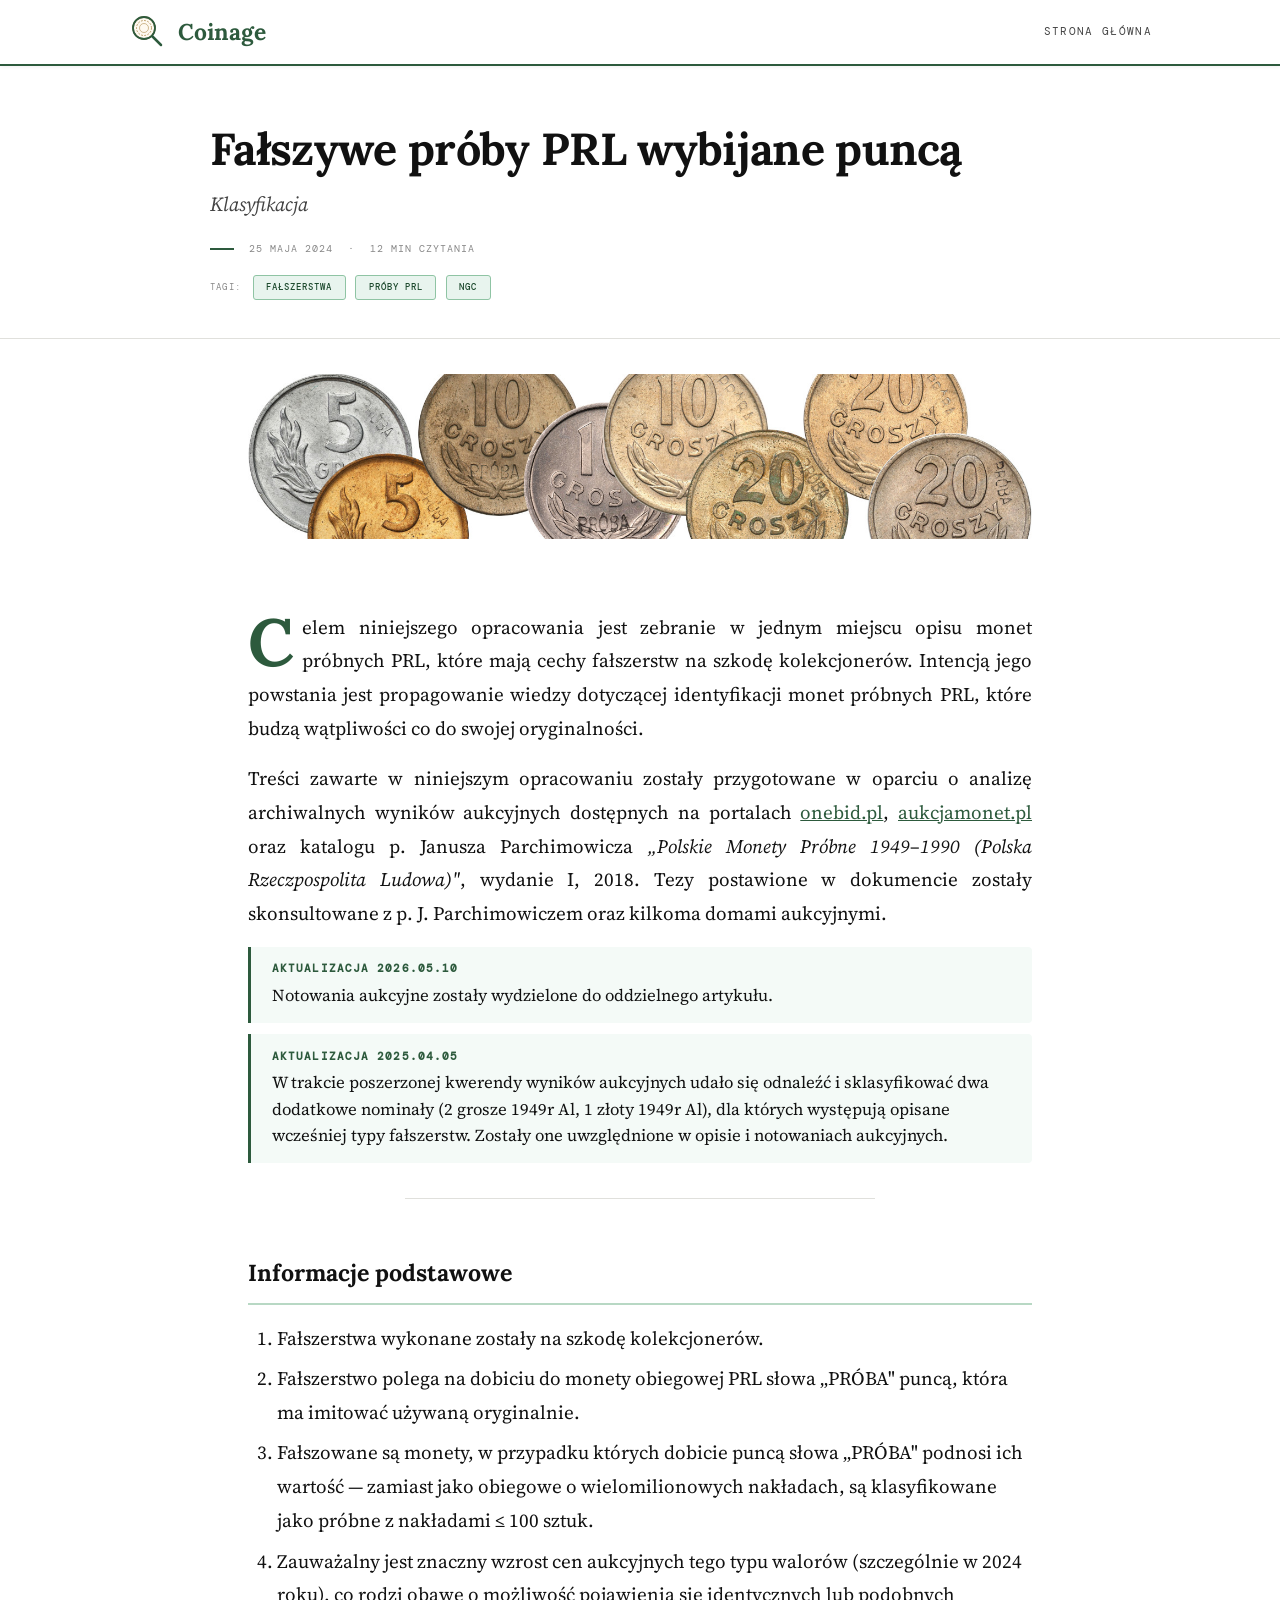
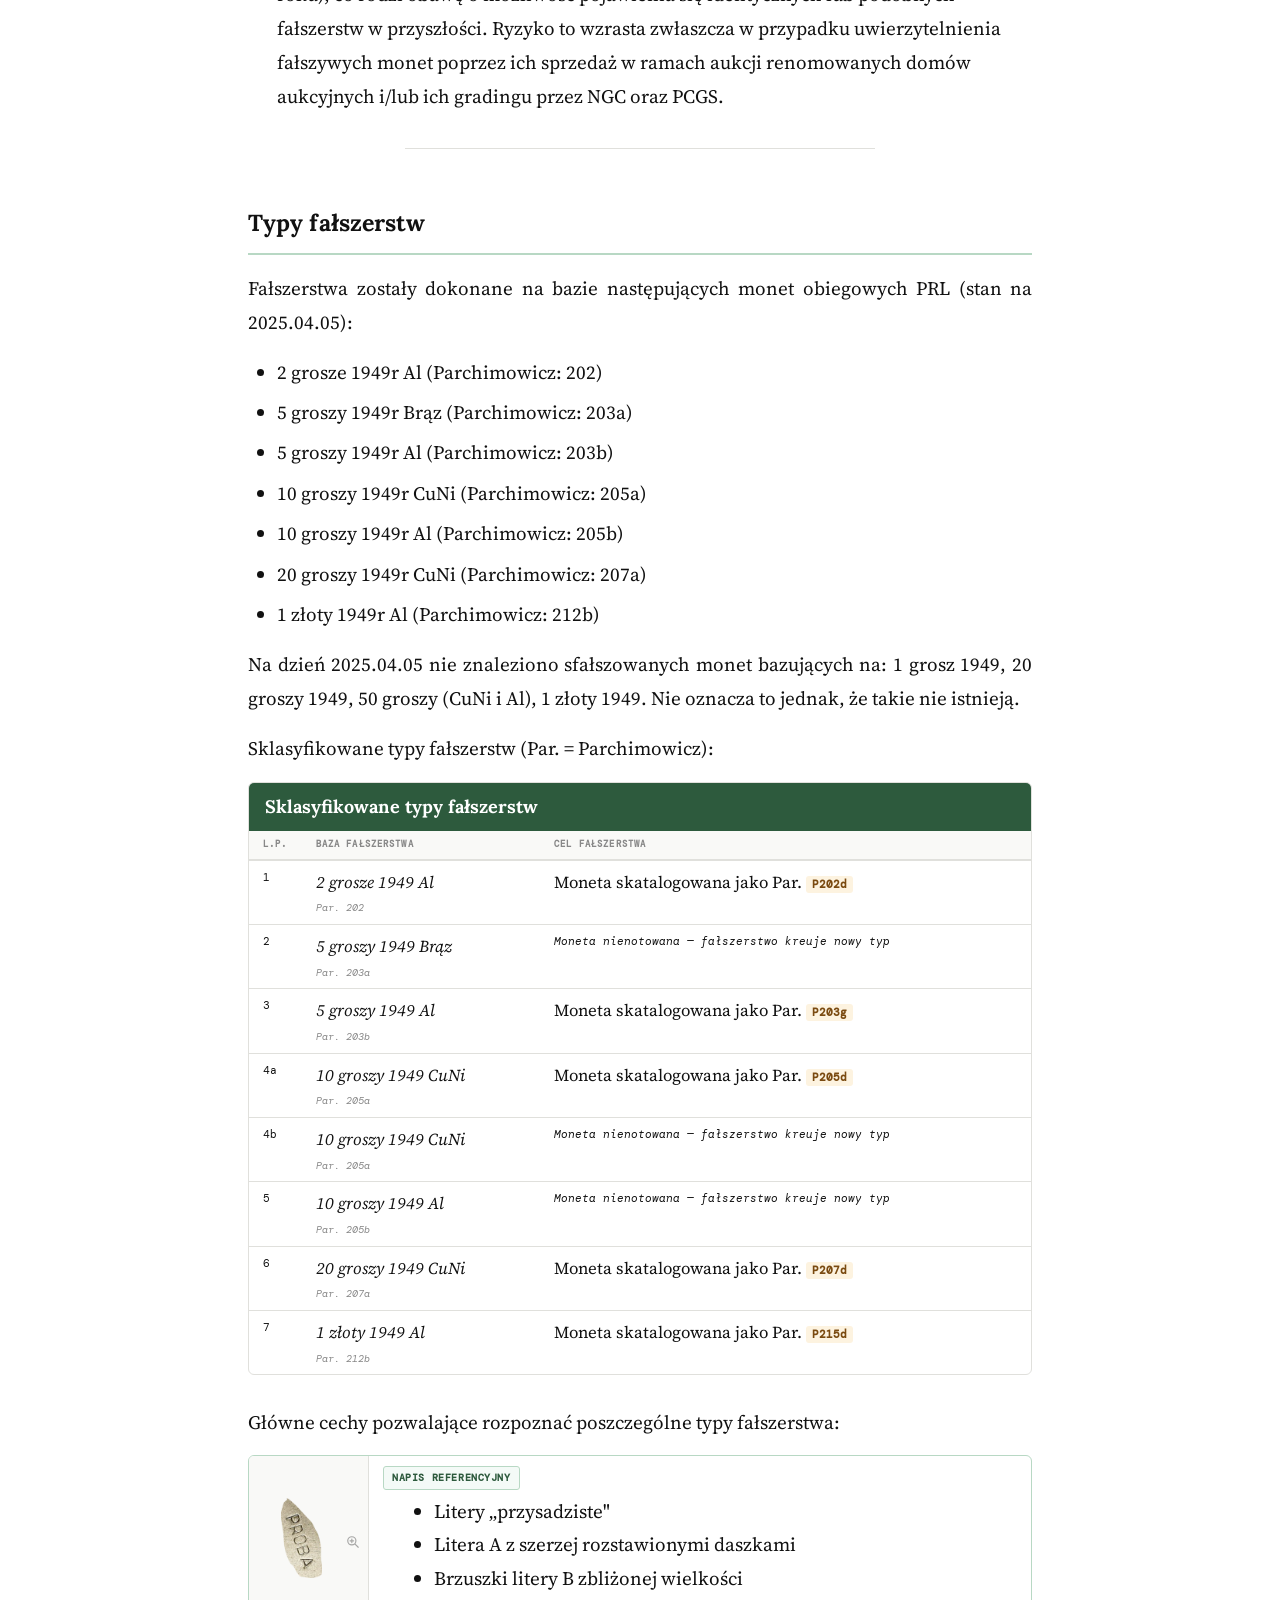
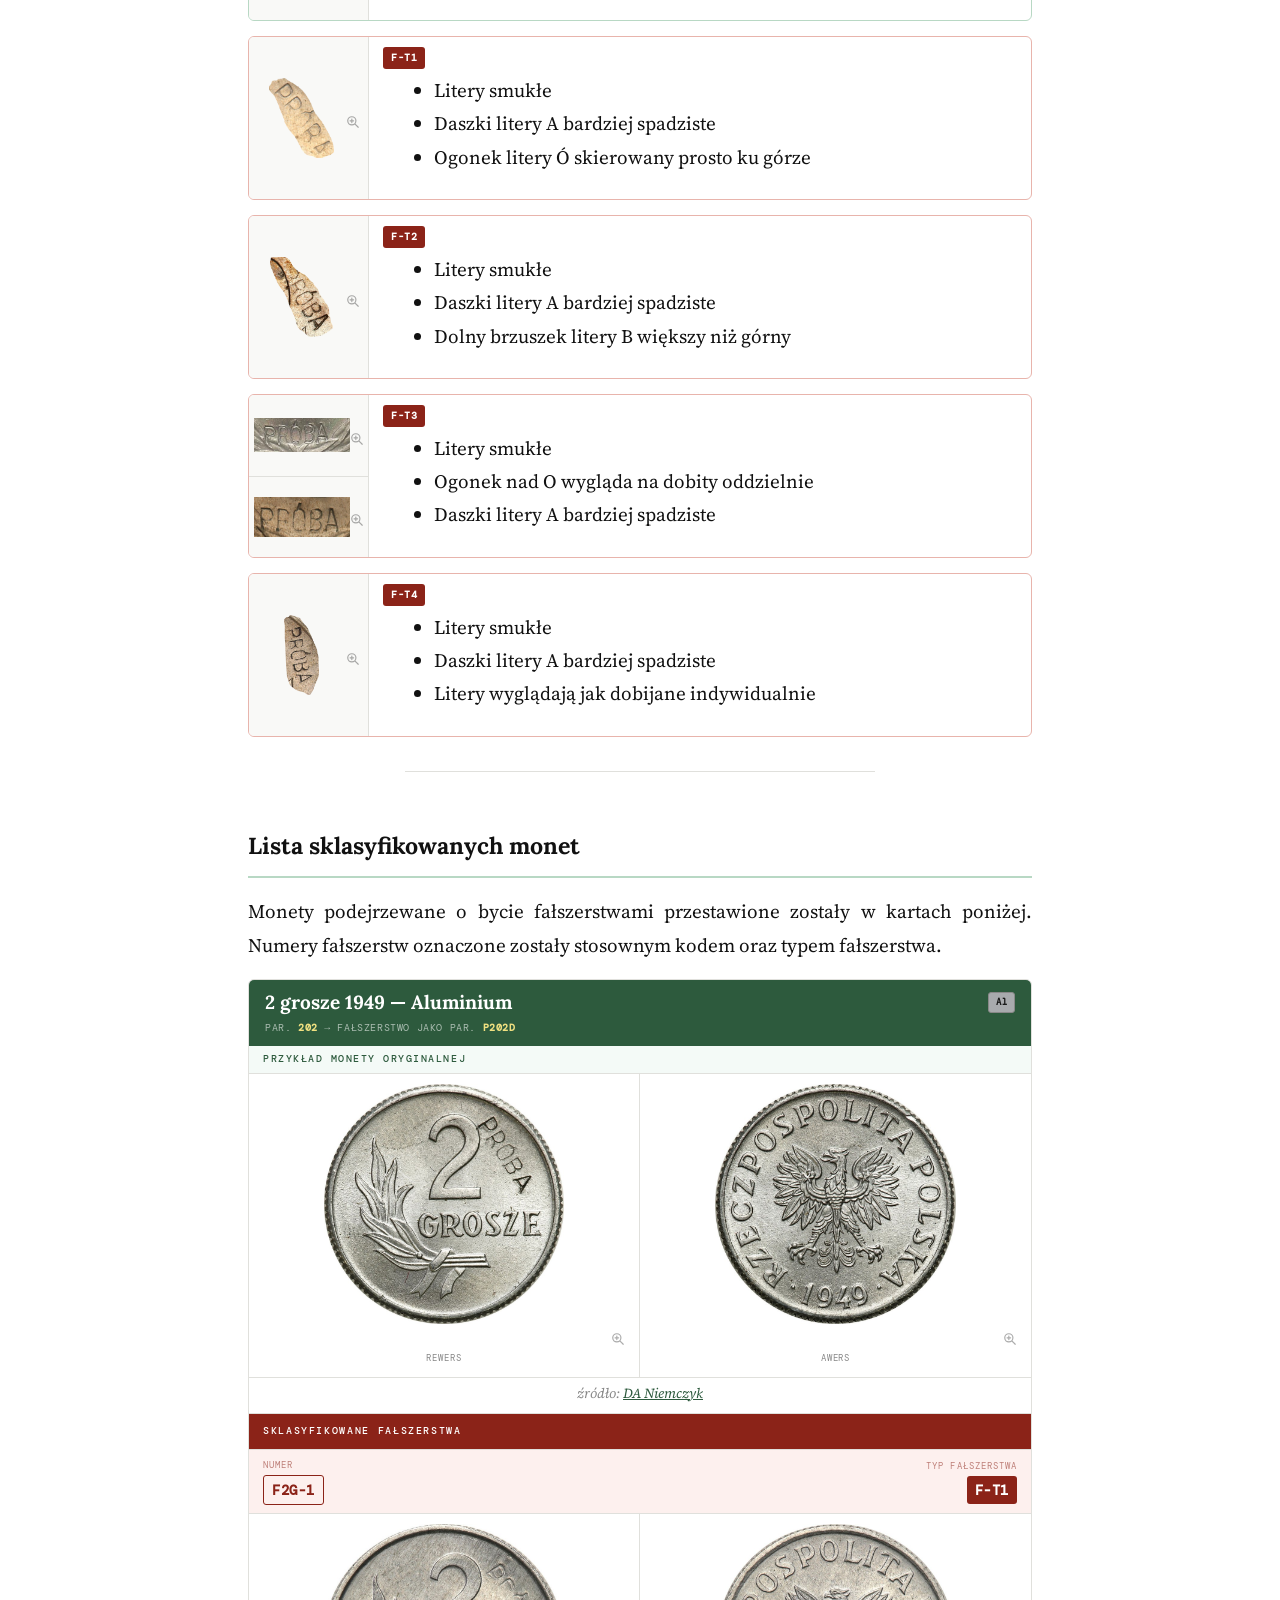
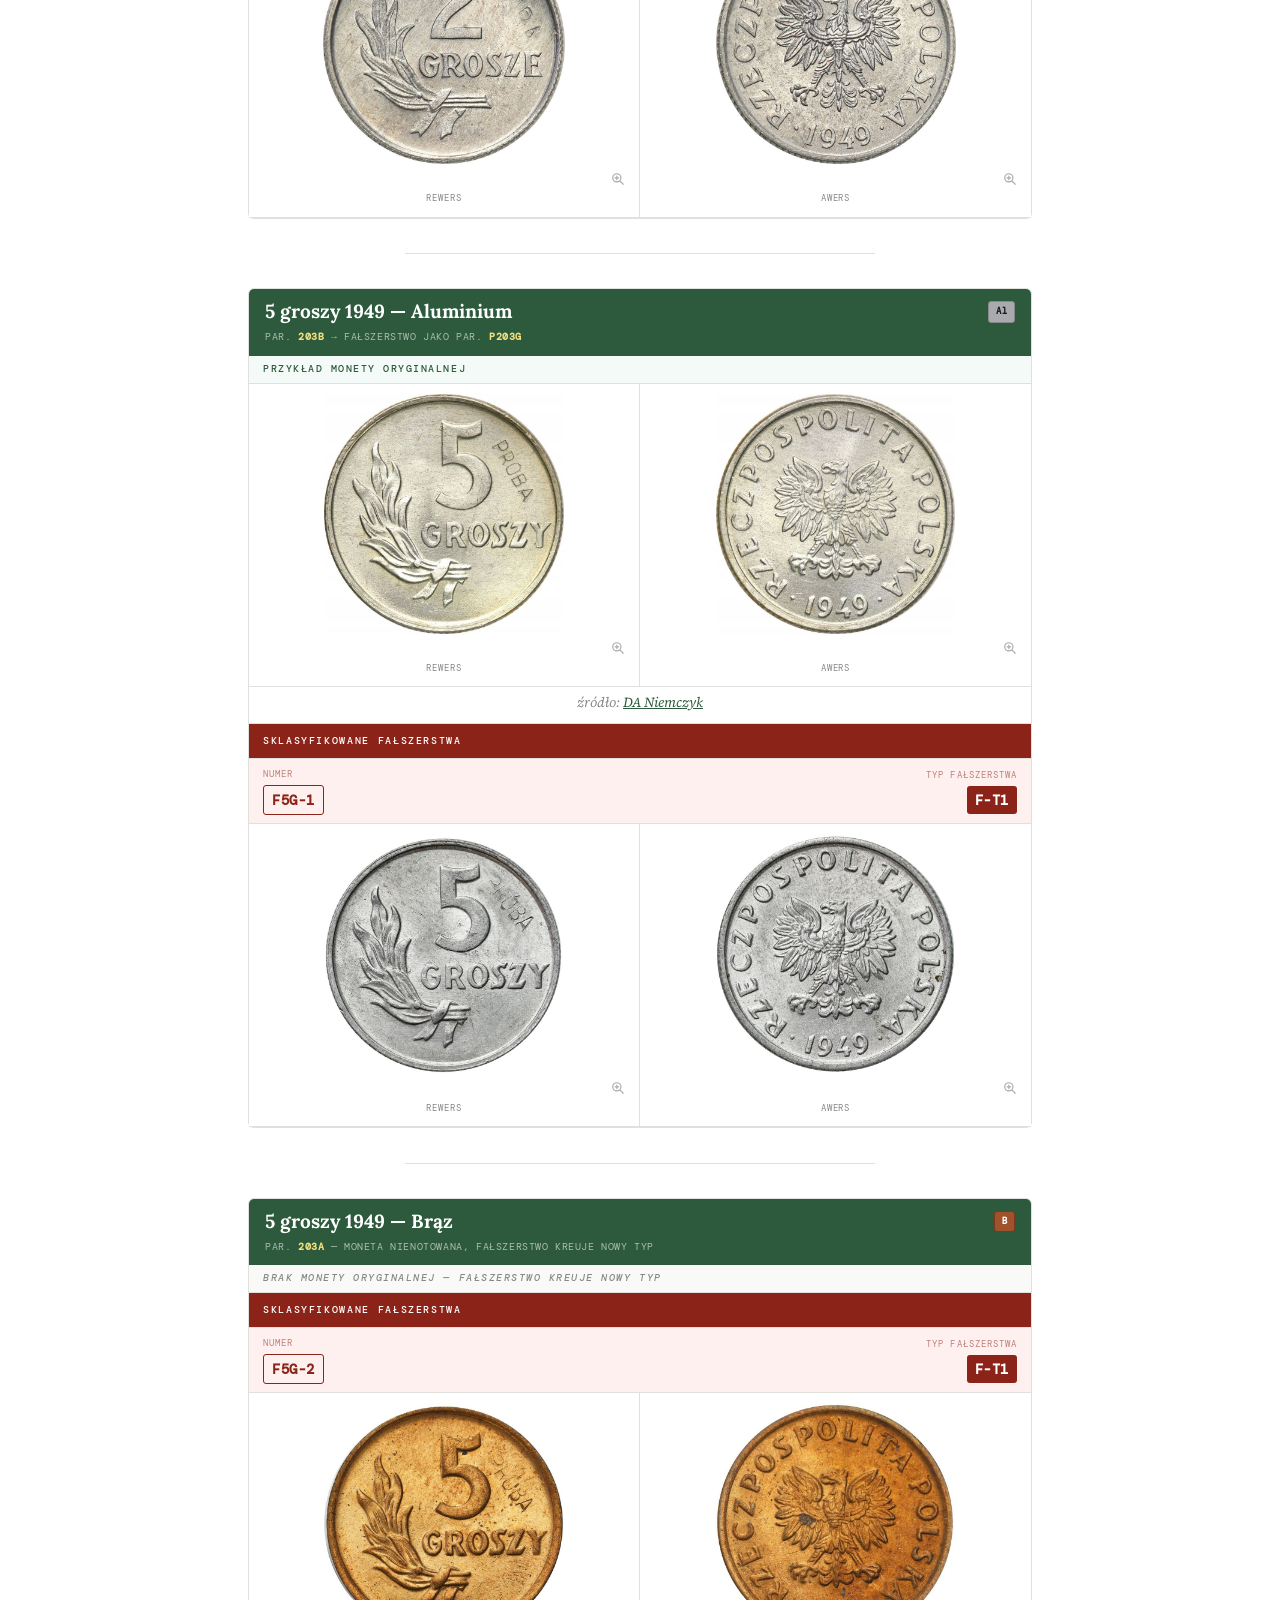
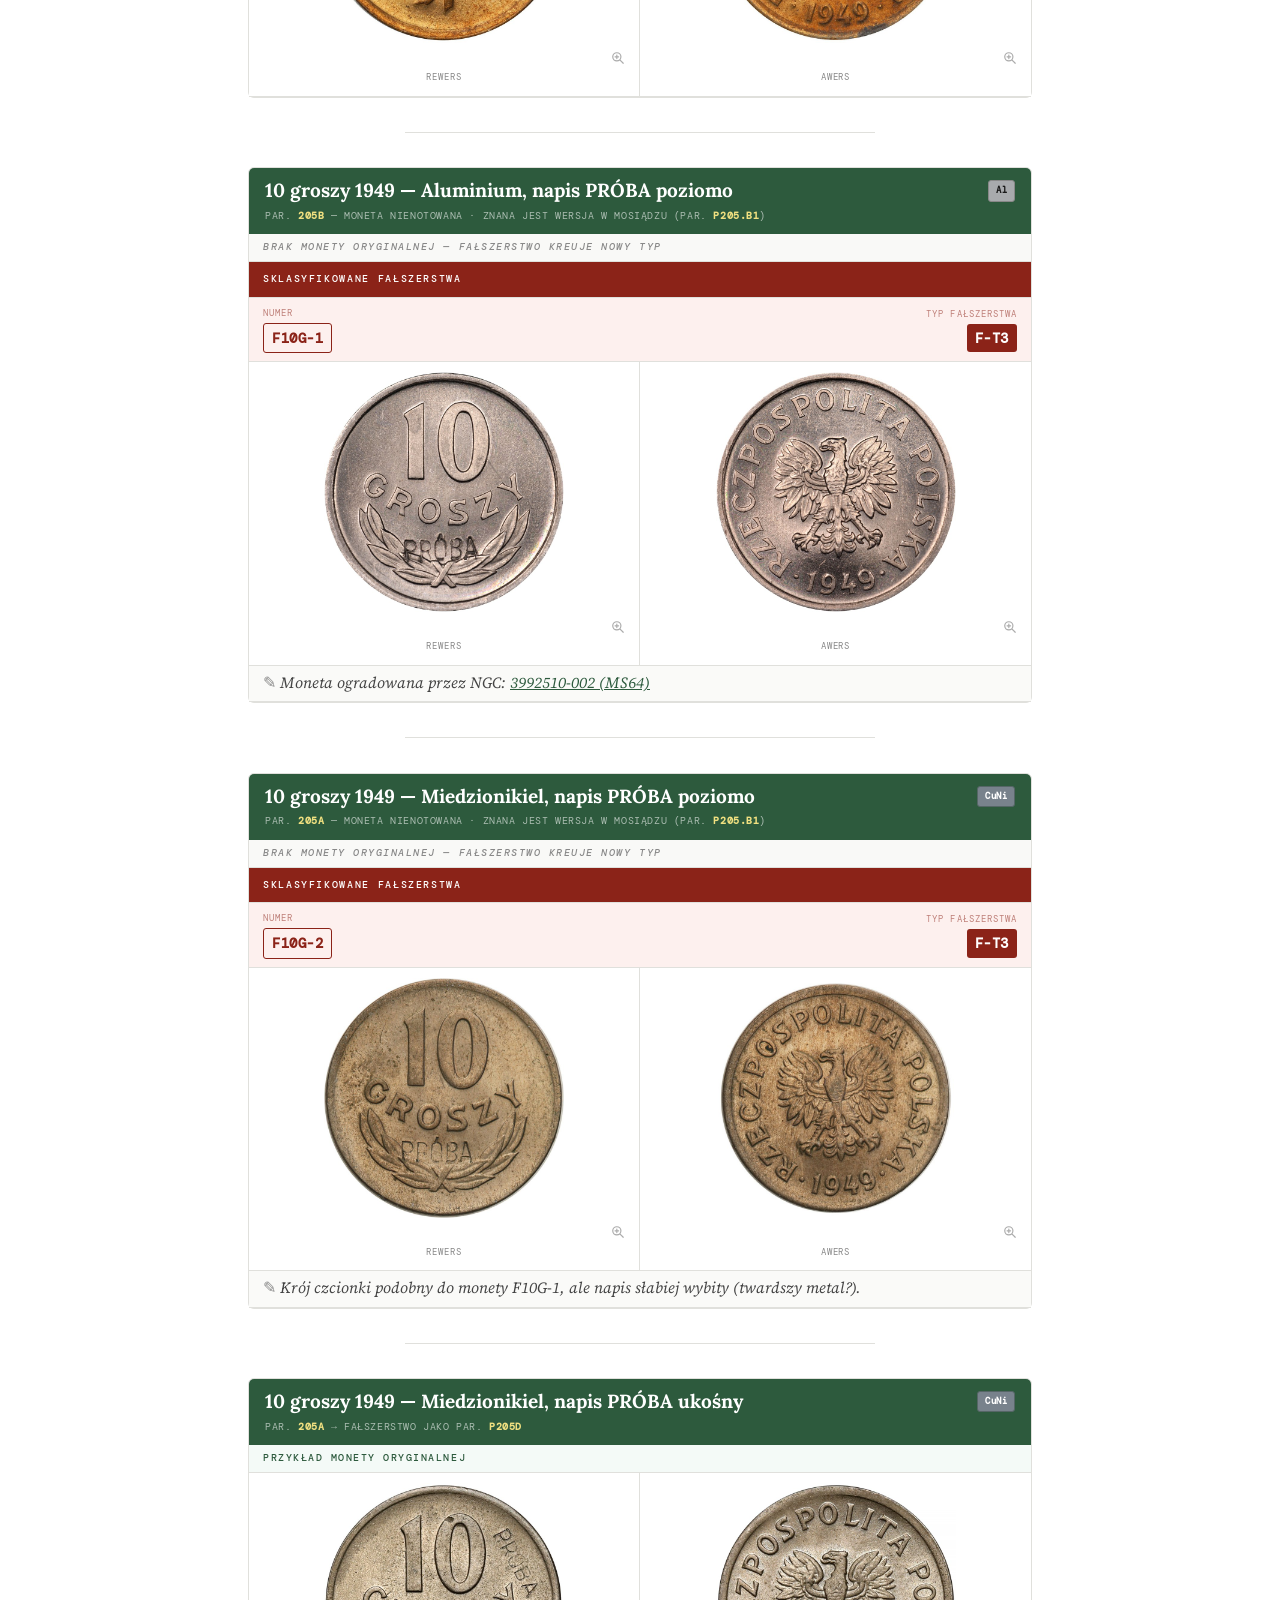
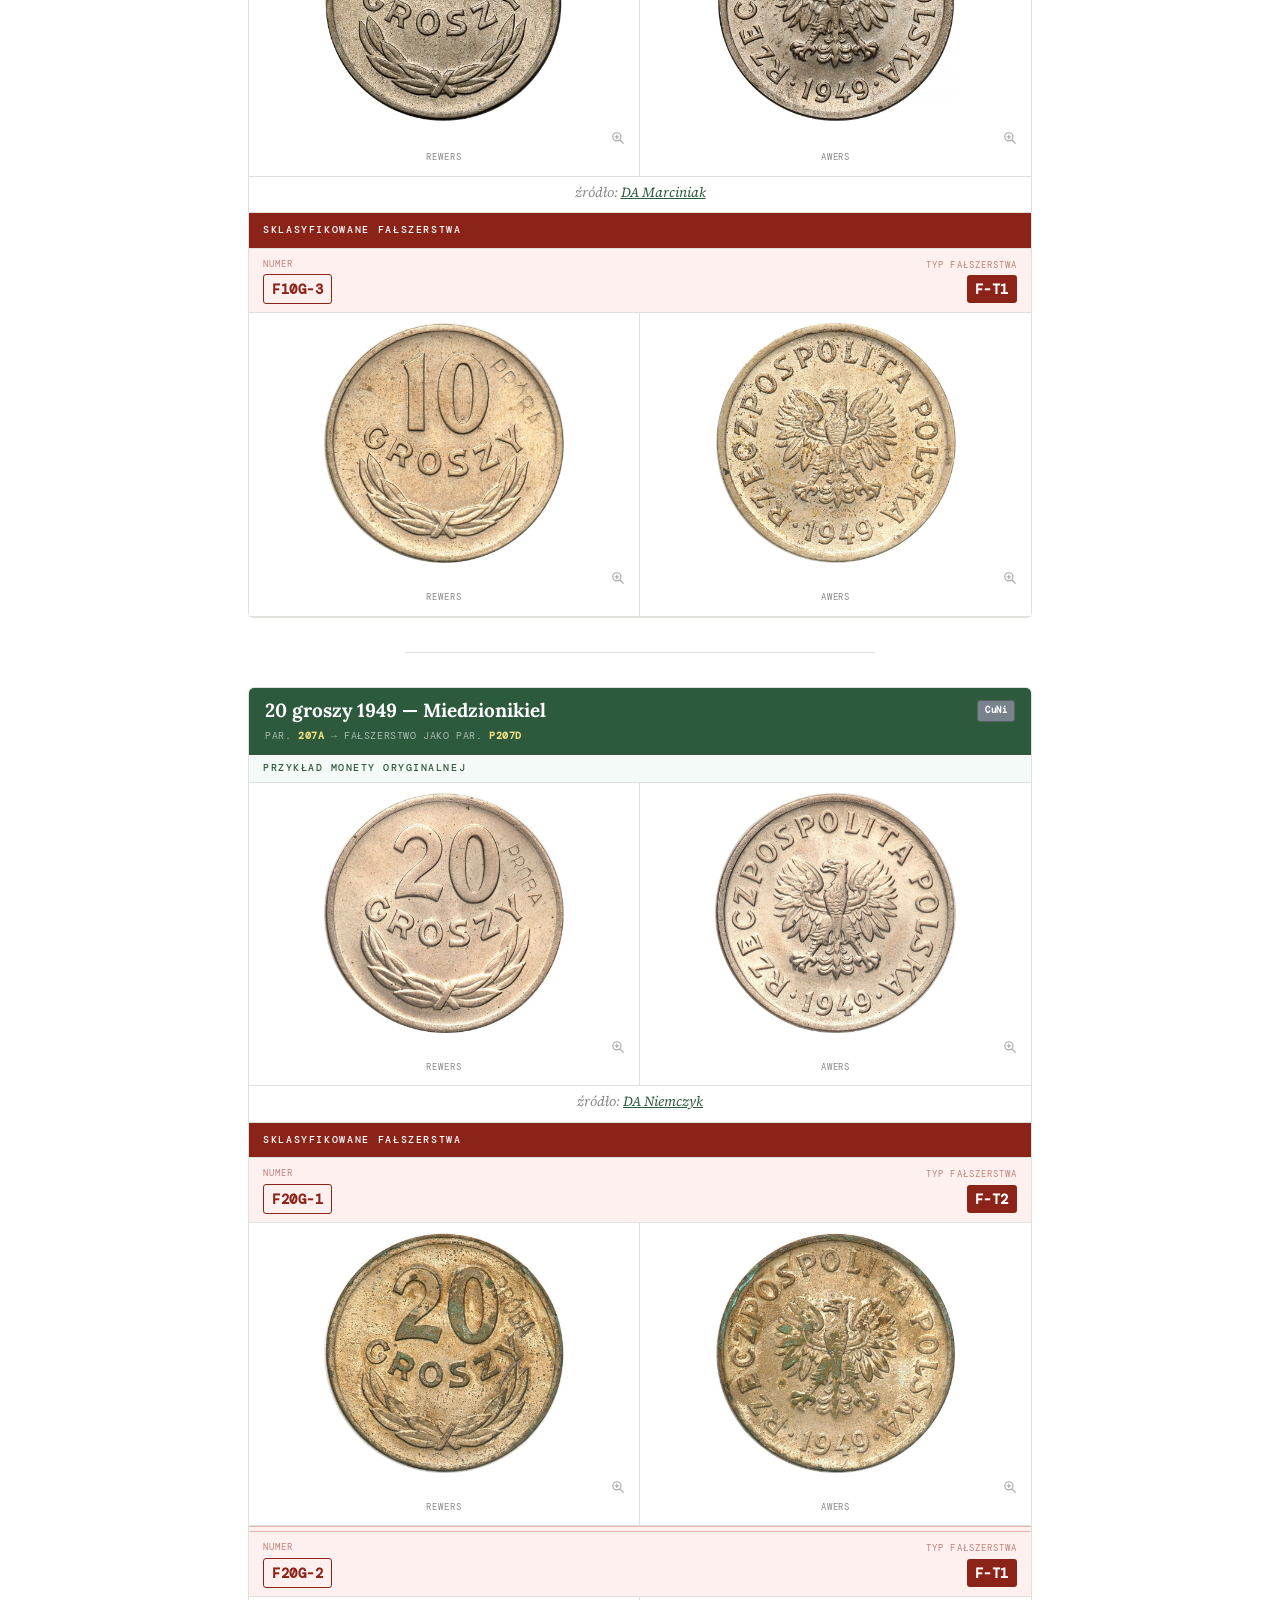
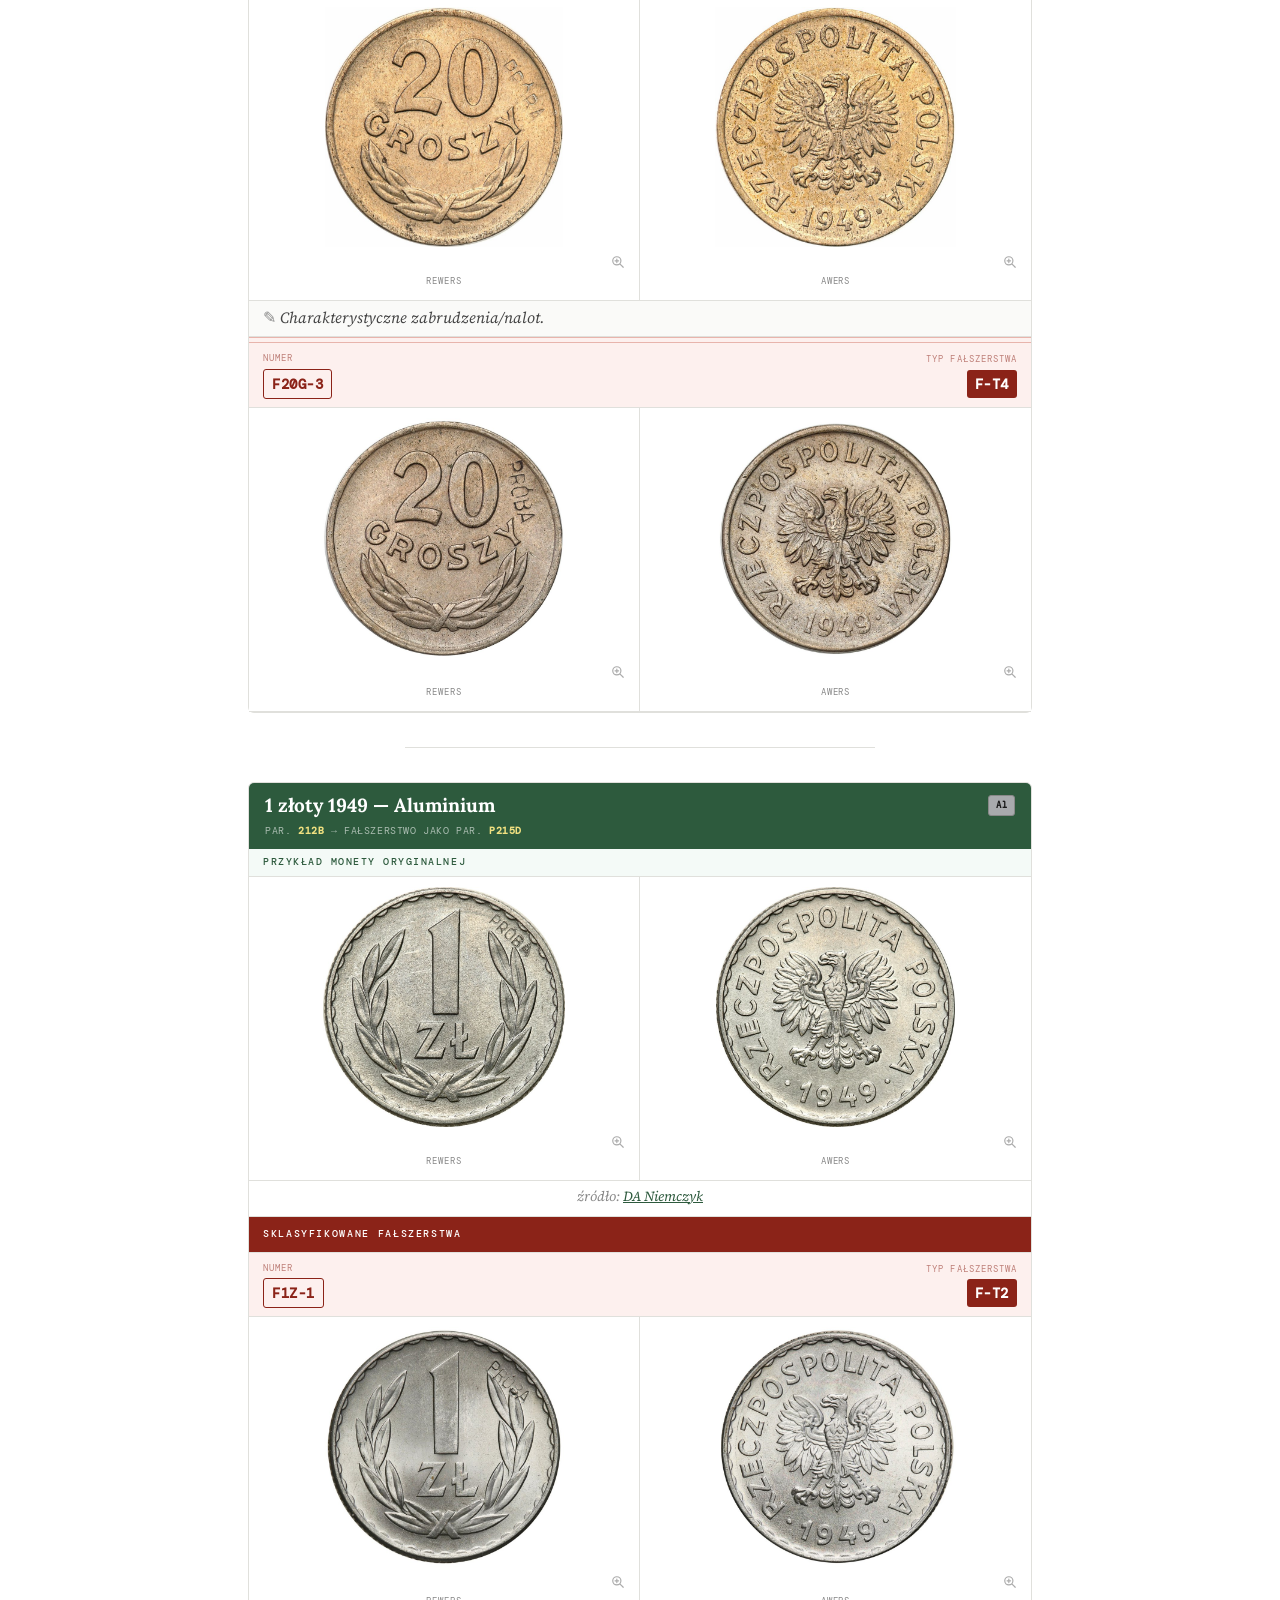
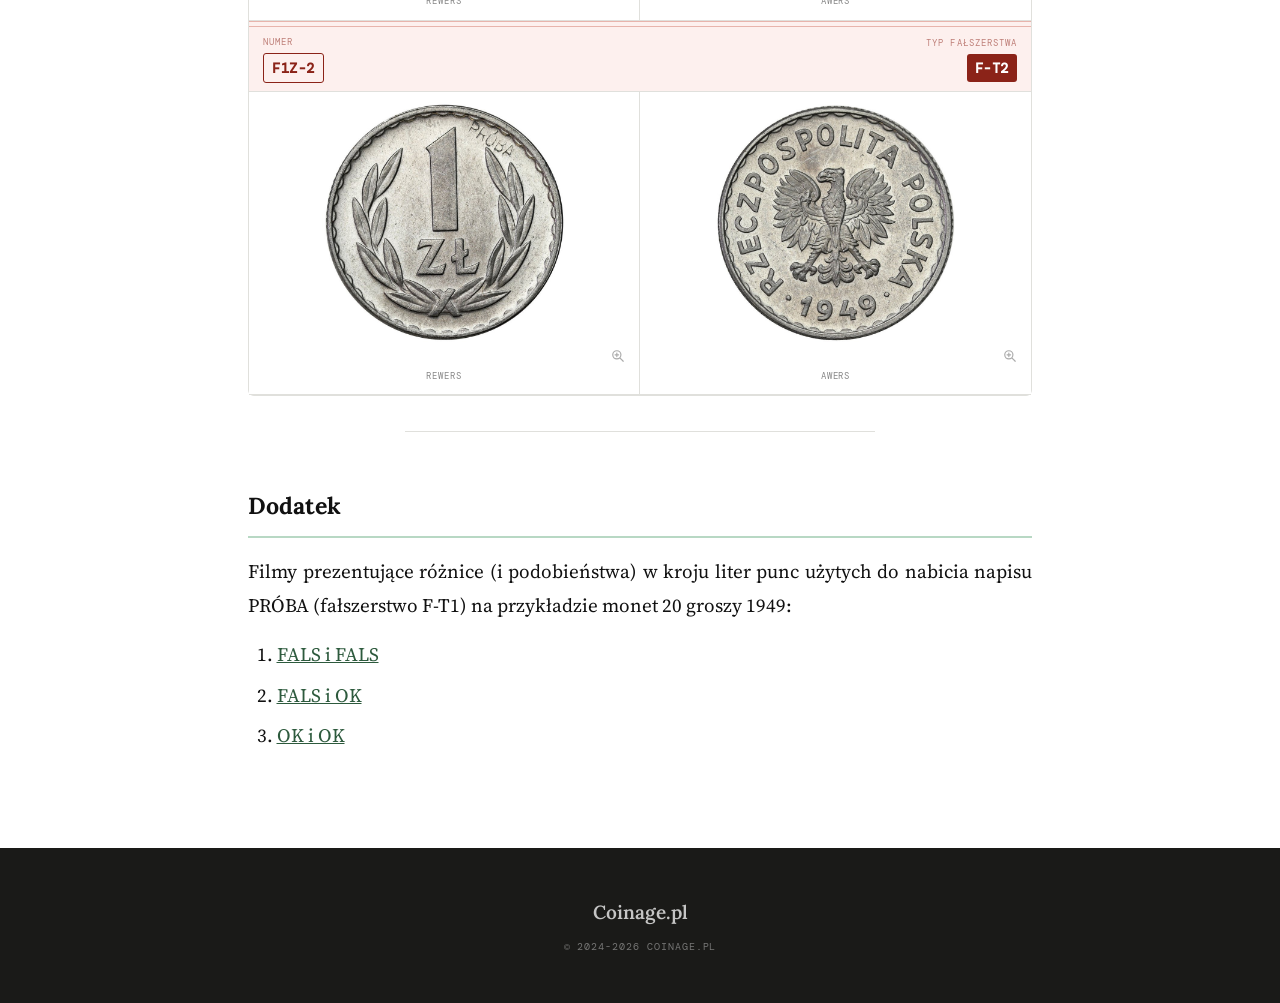
==== commit 141fdaff: "Upgrades of main page design" ====
--- a/coinage-blog/2024-05-25-falszerstwa-monet-probnych-prl-napis-proba-wybijany-punca/index.html
+++ b/coinage-blog/2024-05-25-falszerstwa-monet-probnych-prl-napis-proba-wybijany-punca/index.html
@@ -215,11 +215,11 @@
       </svg>
       <div class="logo-text">
         <span class="logo-name">Coinage</span>
-        <span class="logo-sub">Blog</span>
+        
       </div>
     </a>
     <nav class="site-nav">
-      <a href="/coinage-blog/">Artykuły</a>
+      <a href="/coinage-blog/">Strona główna</a>
     </nav>
   </div>
 </header>
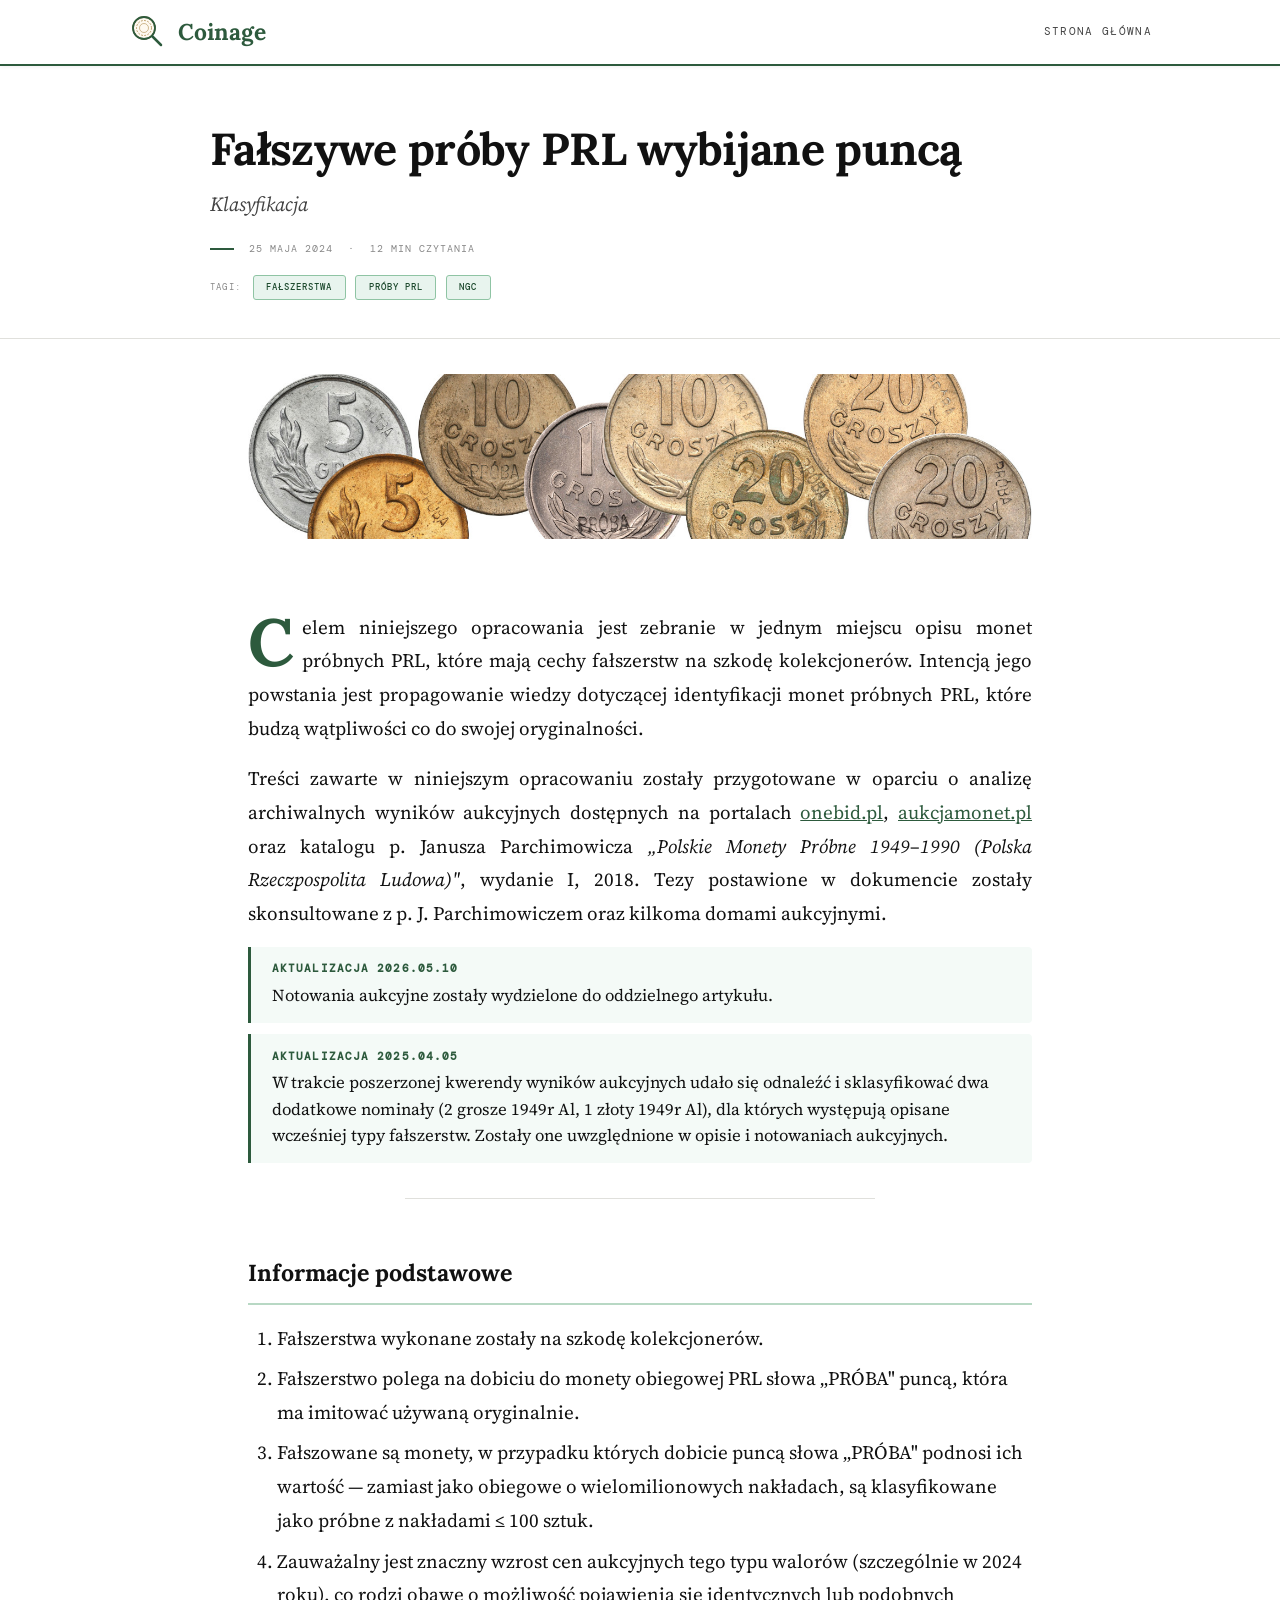
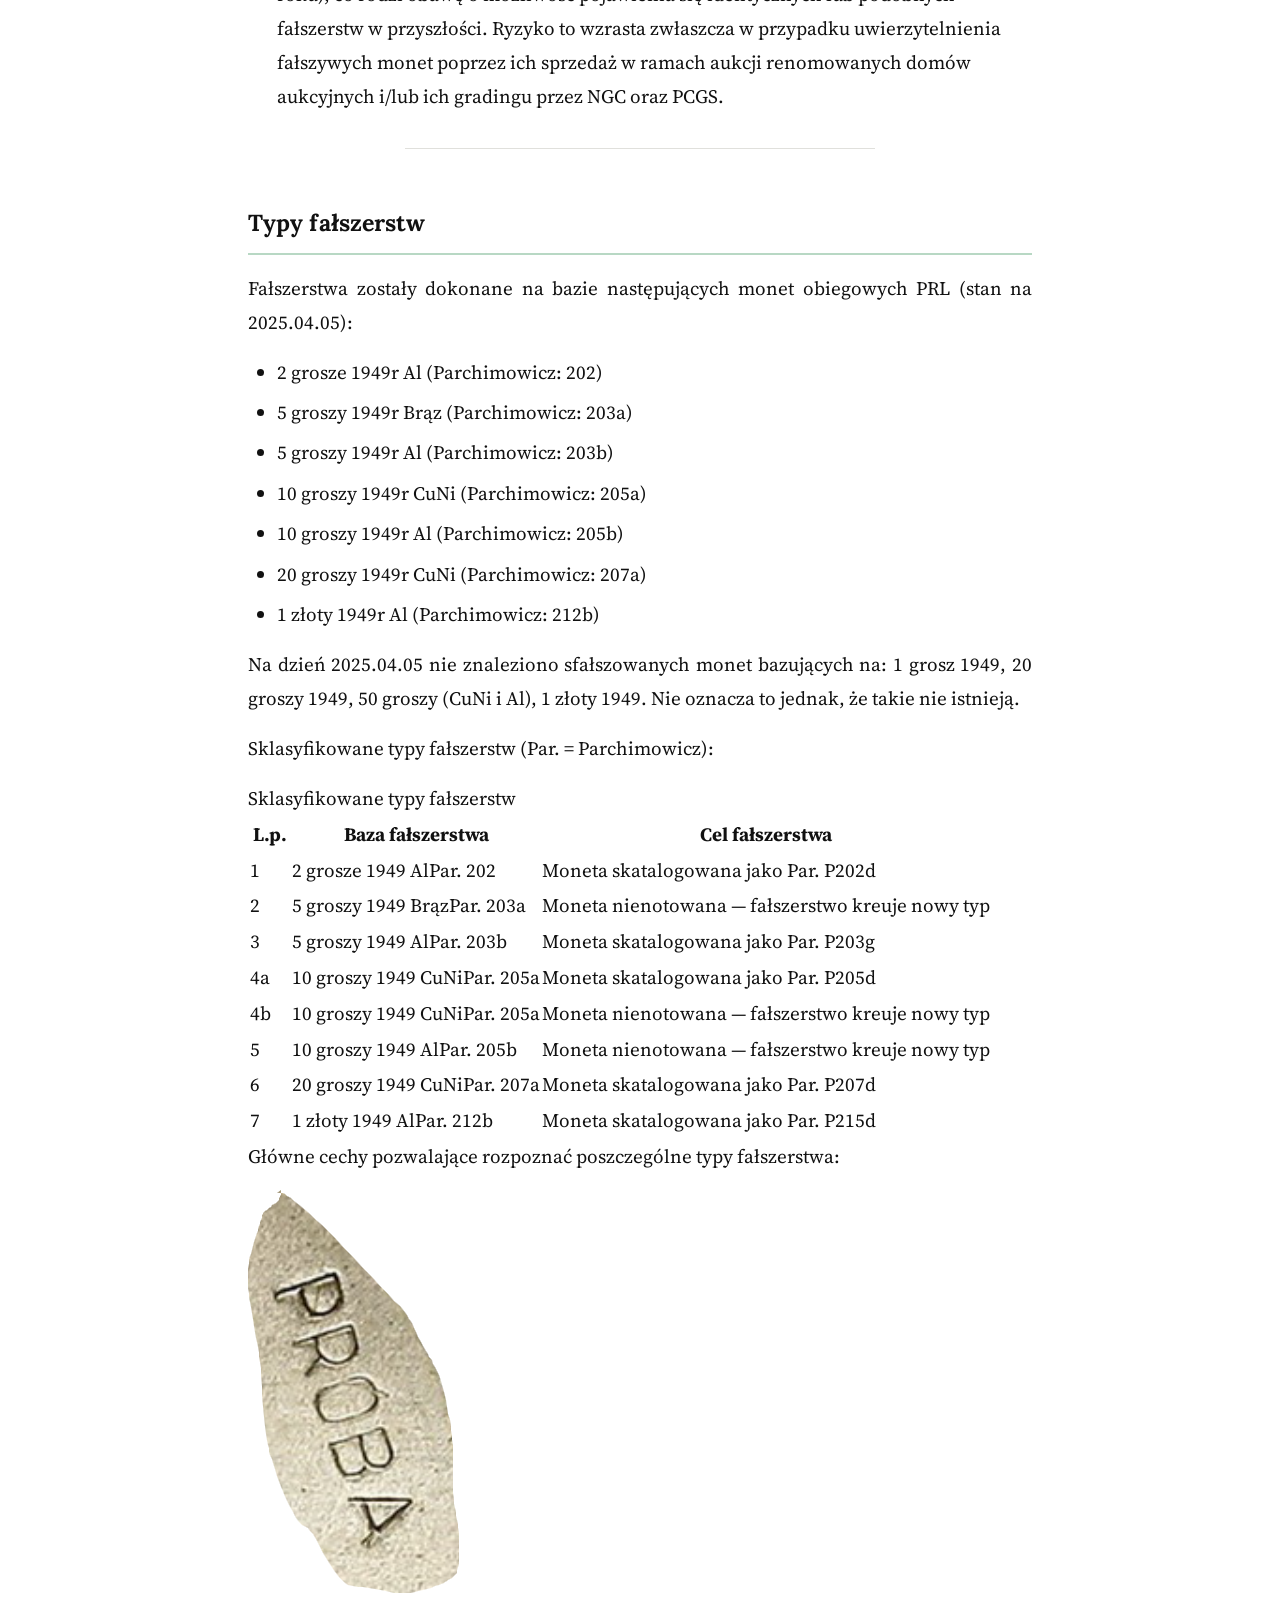
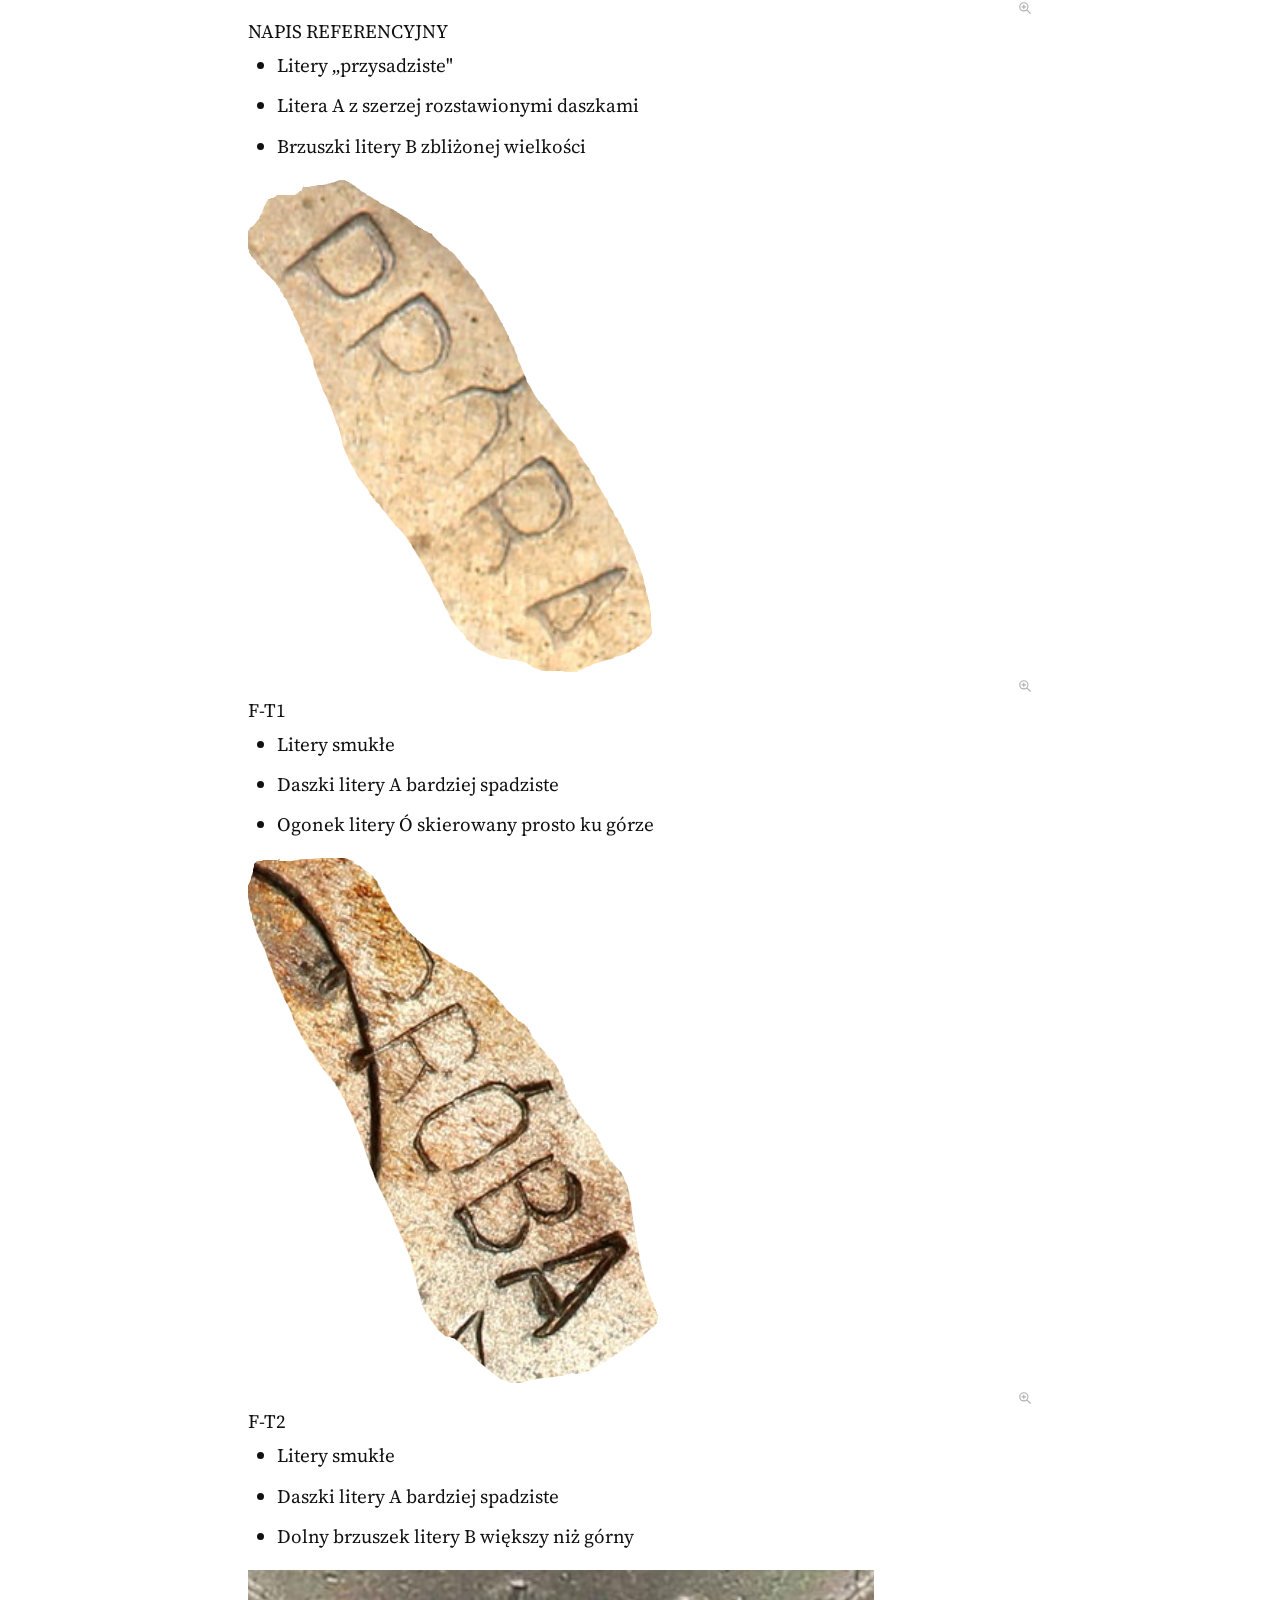
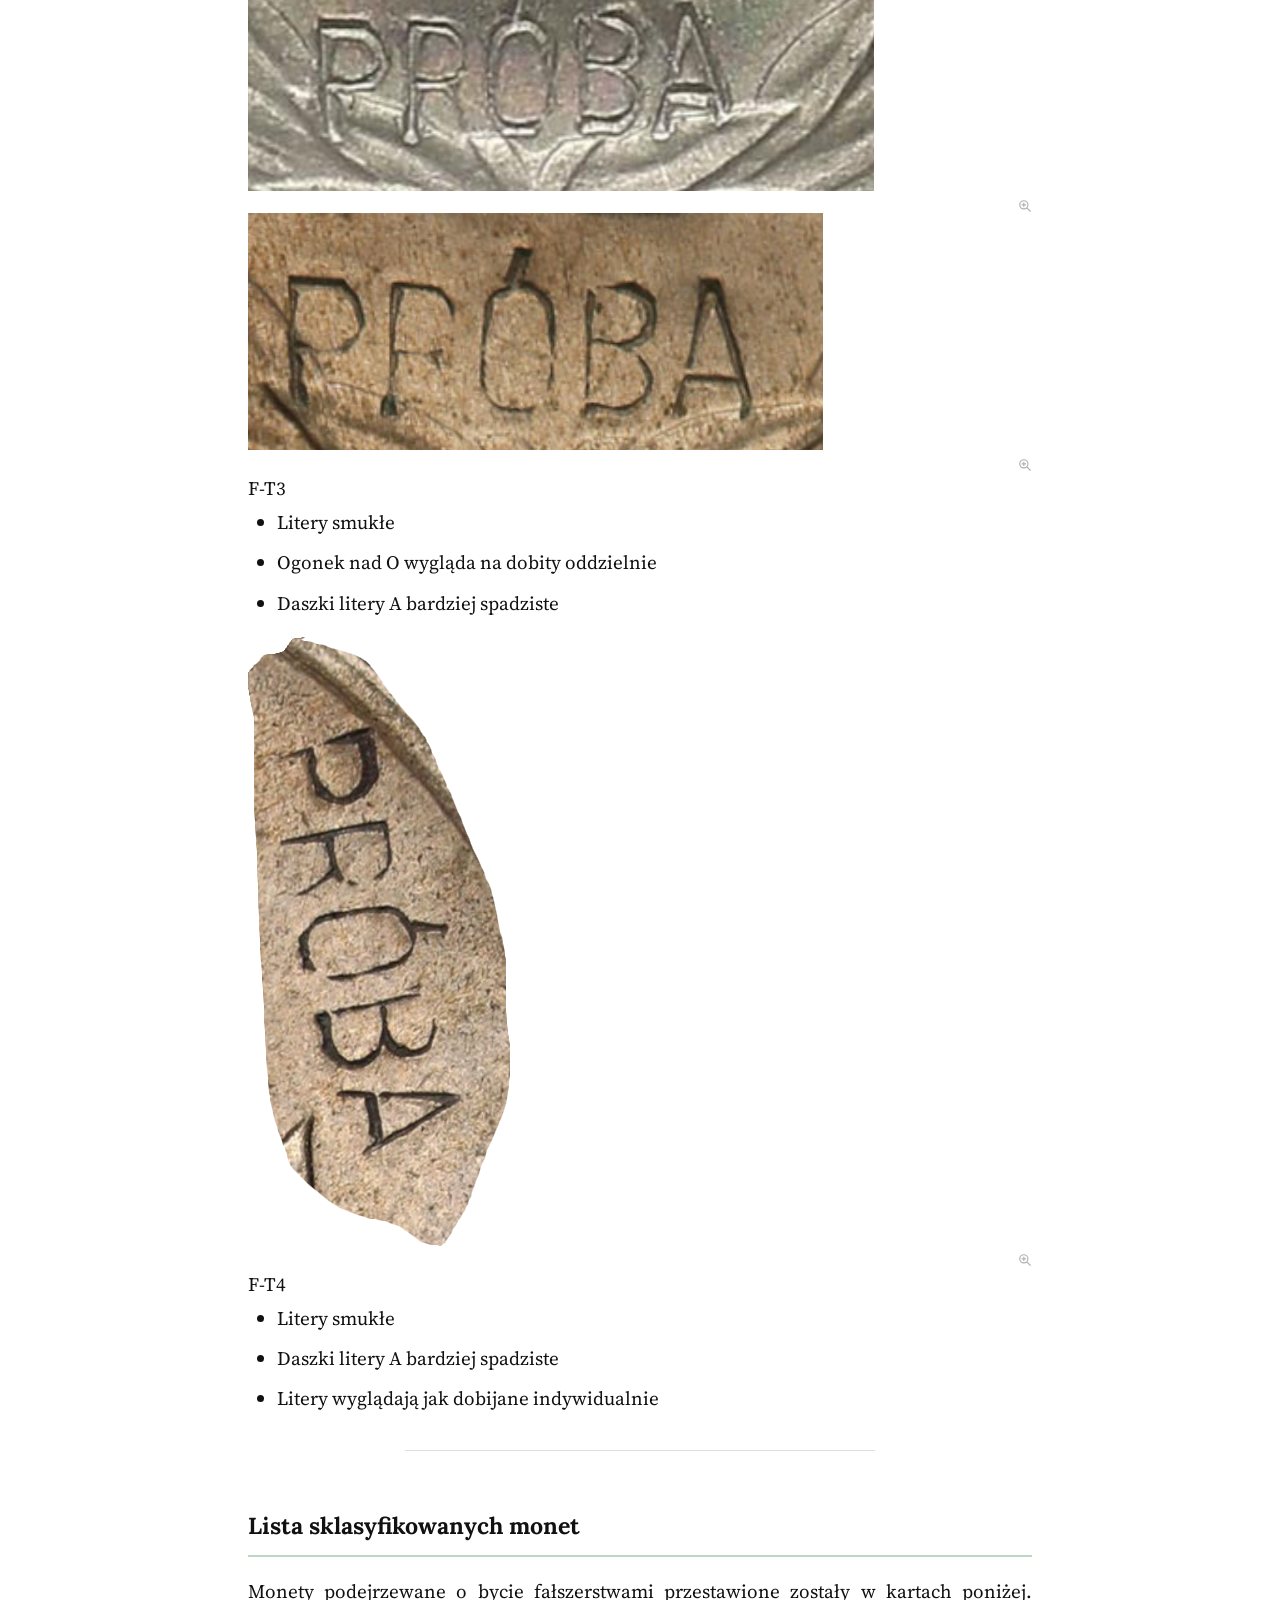
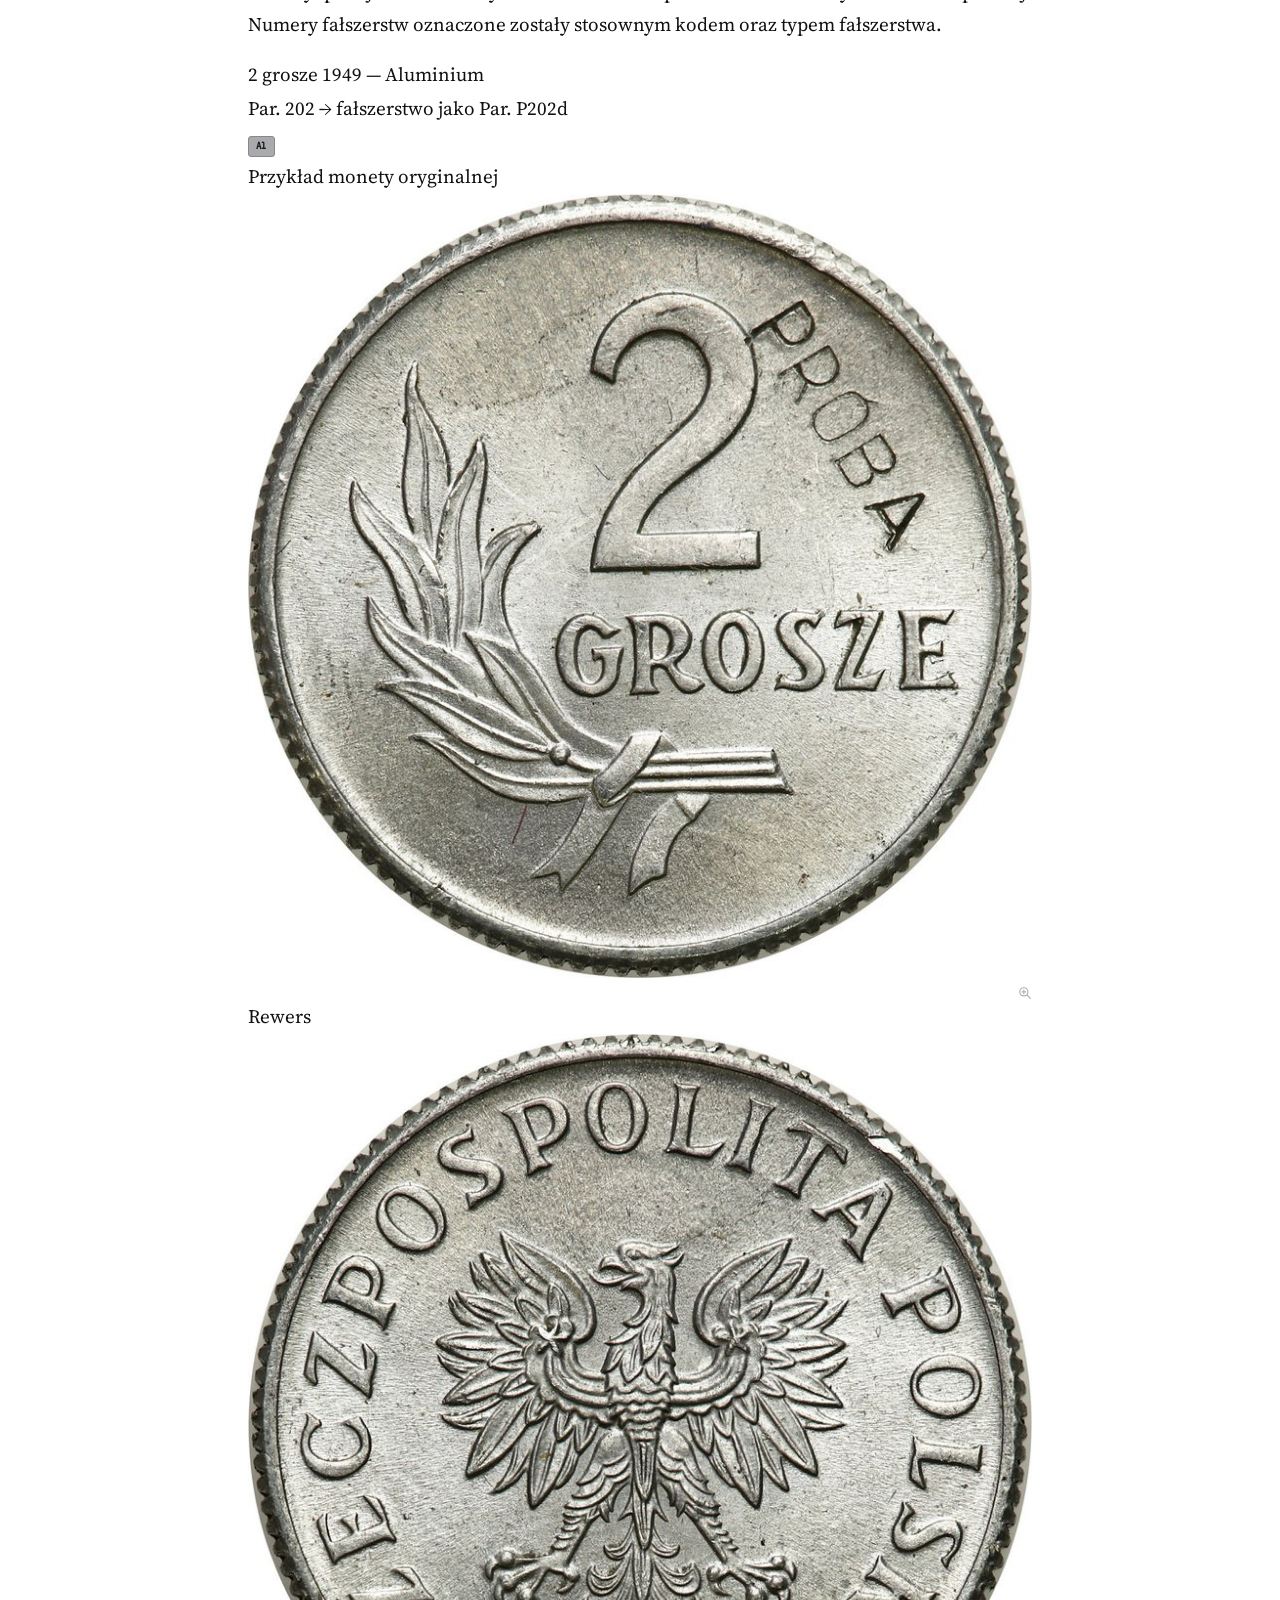
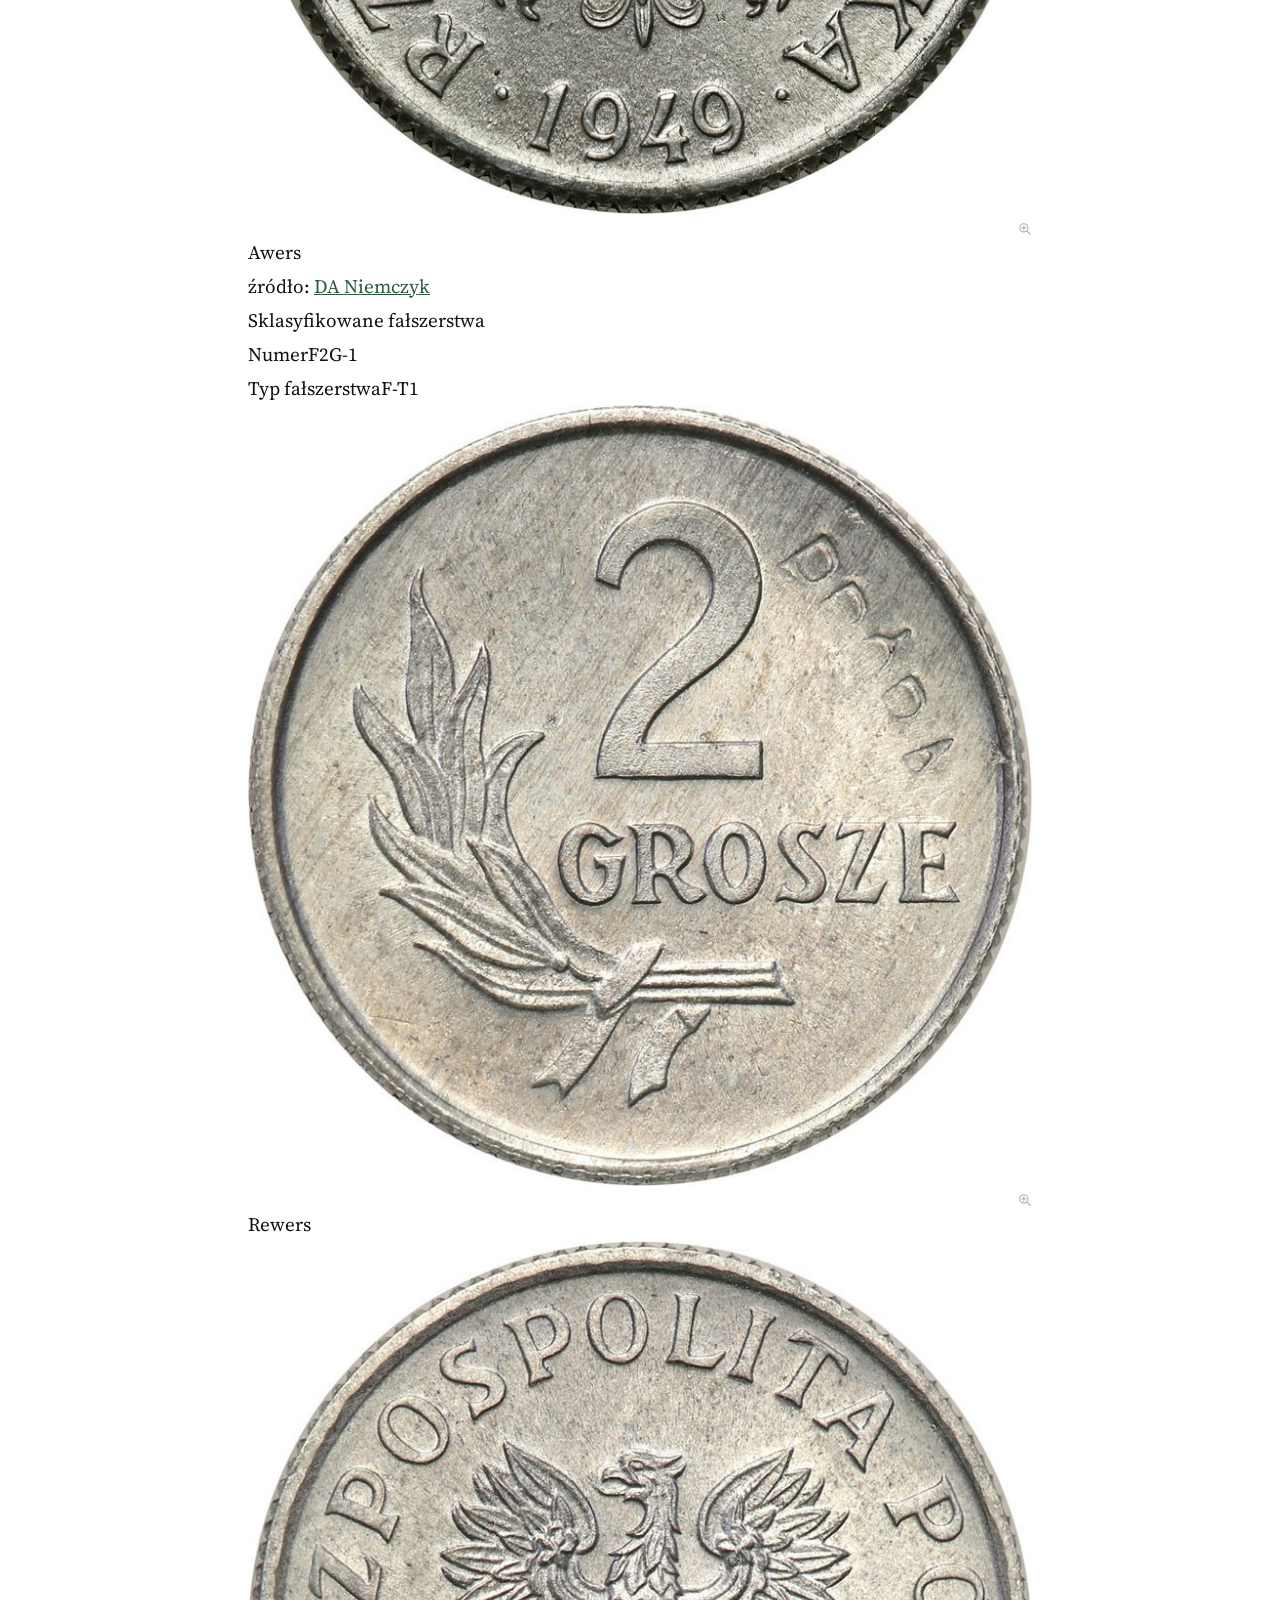
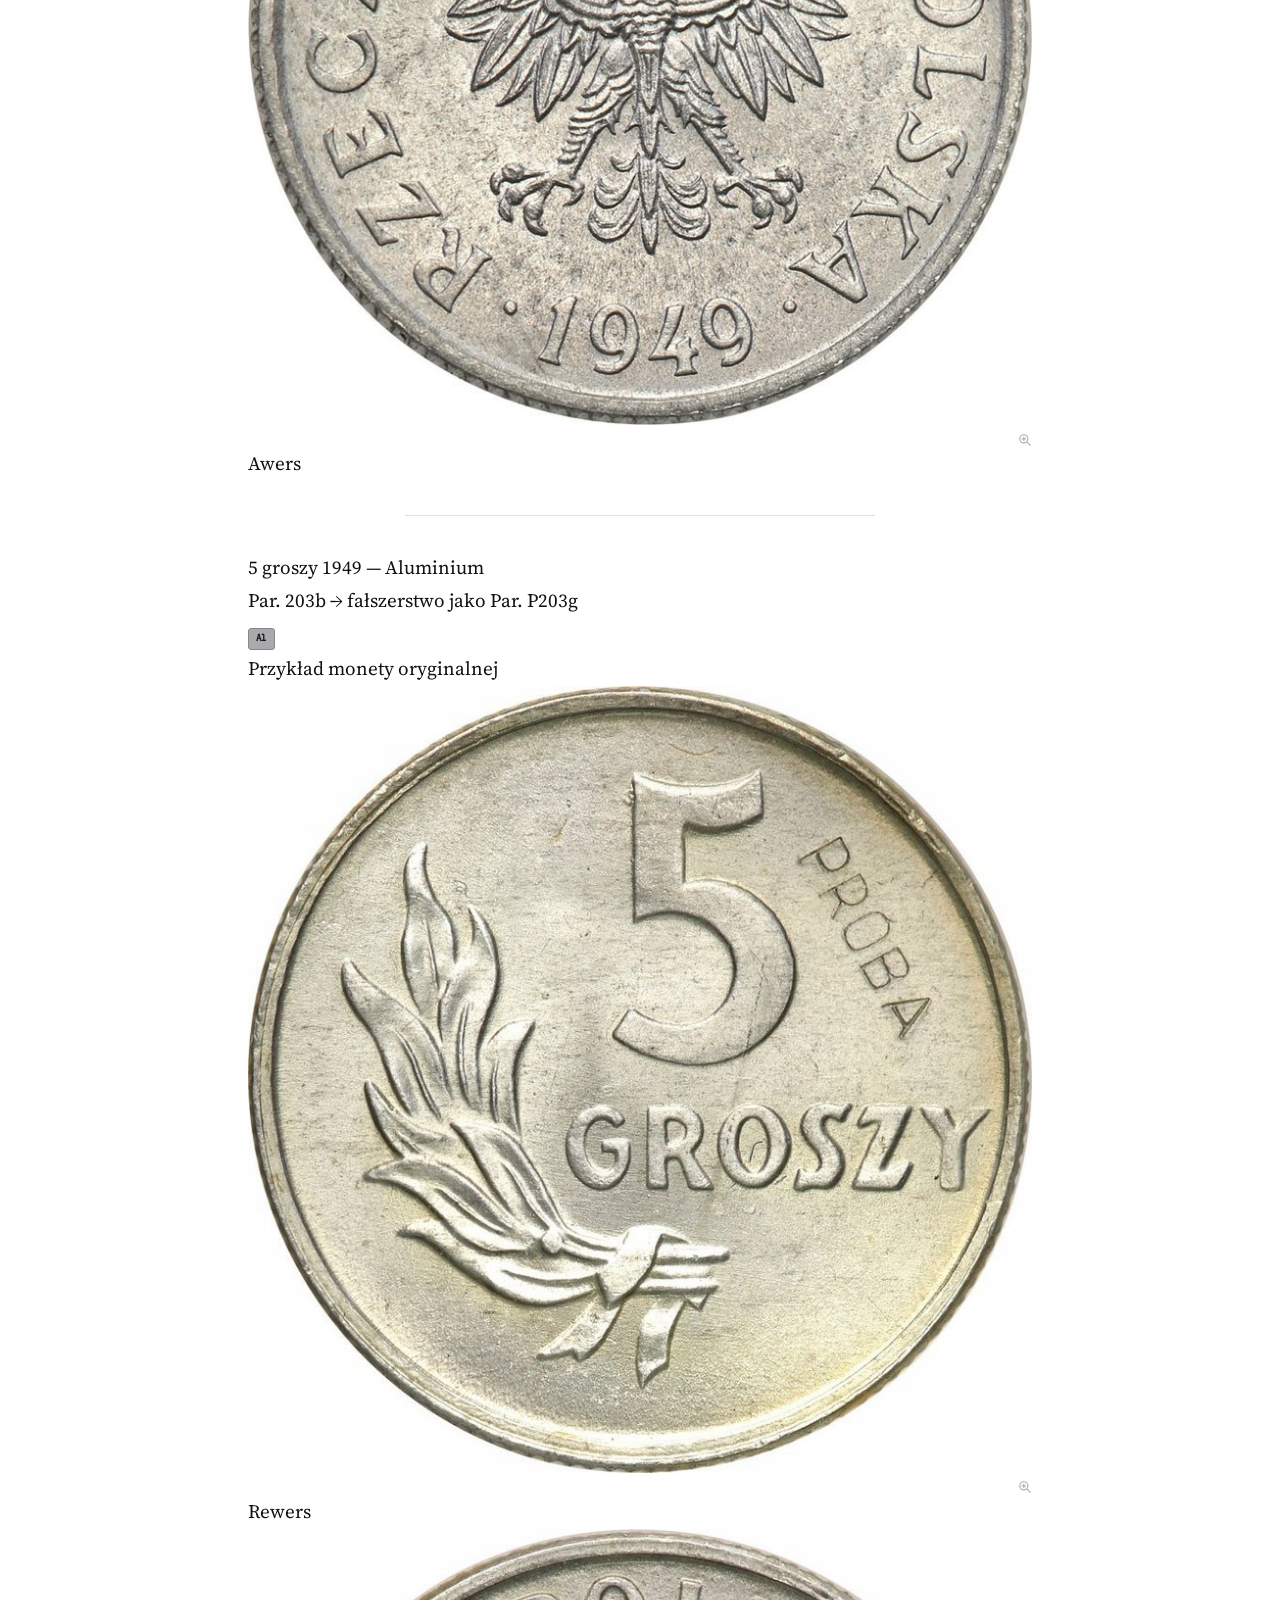
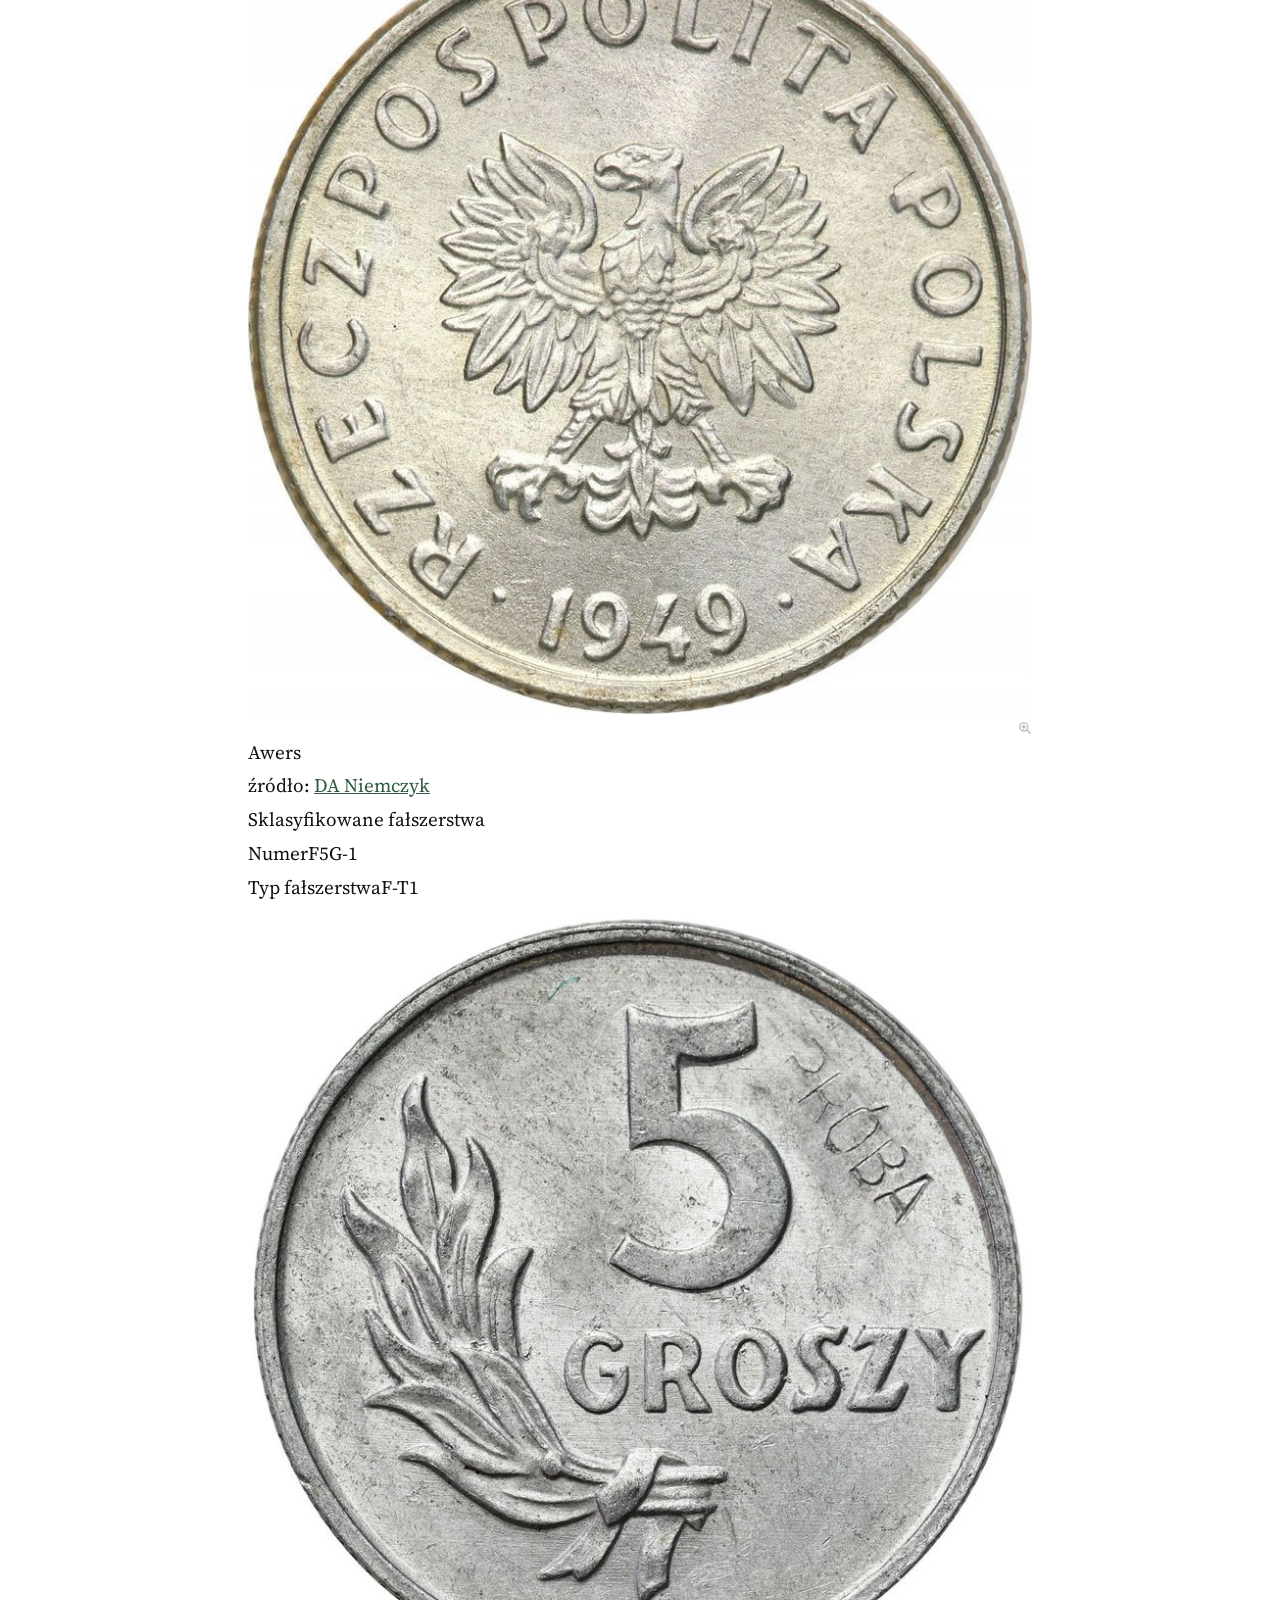
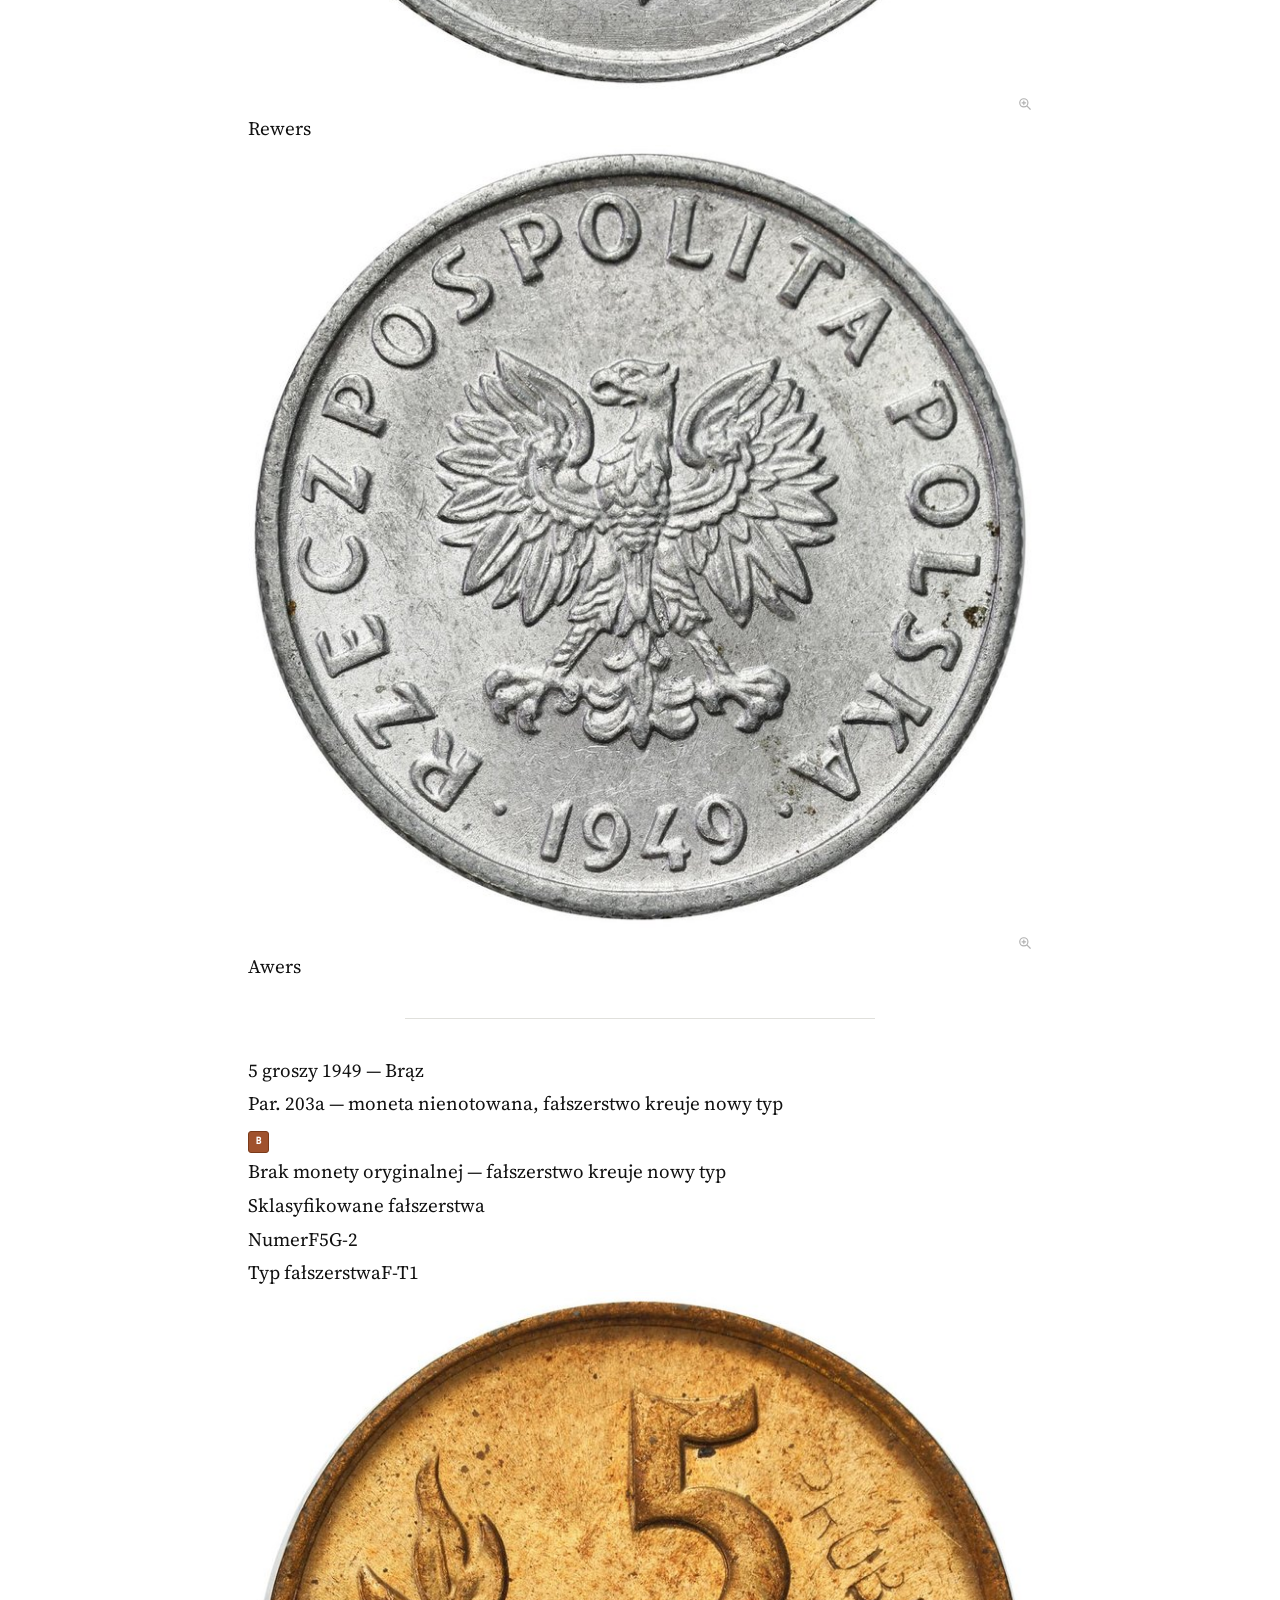
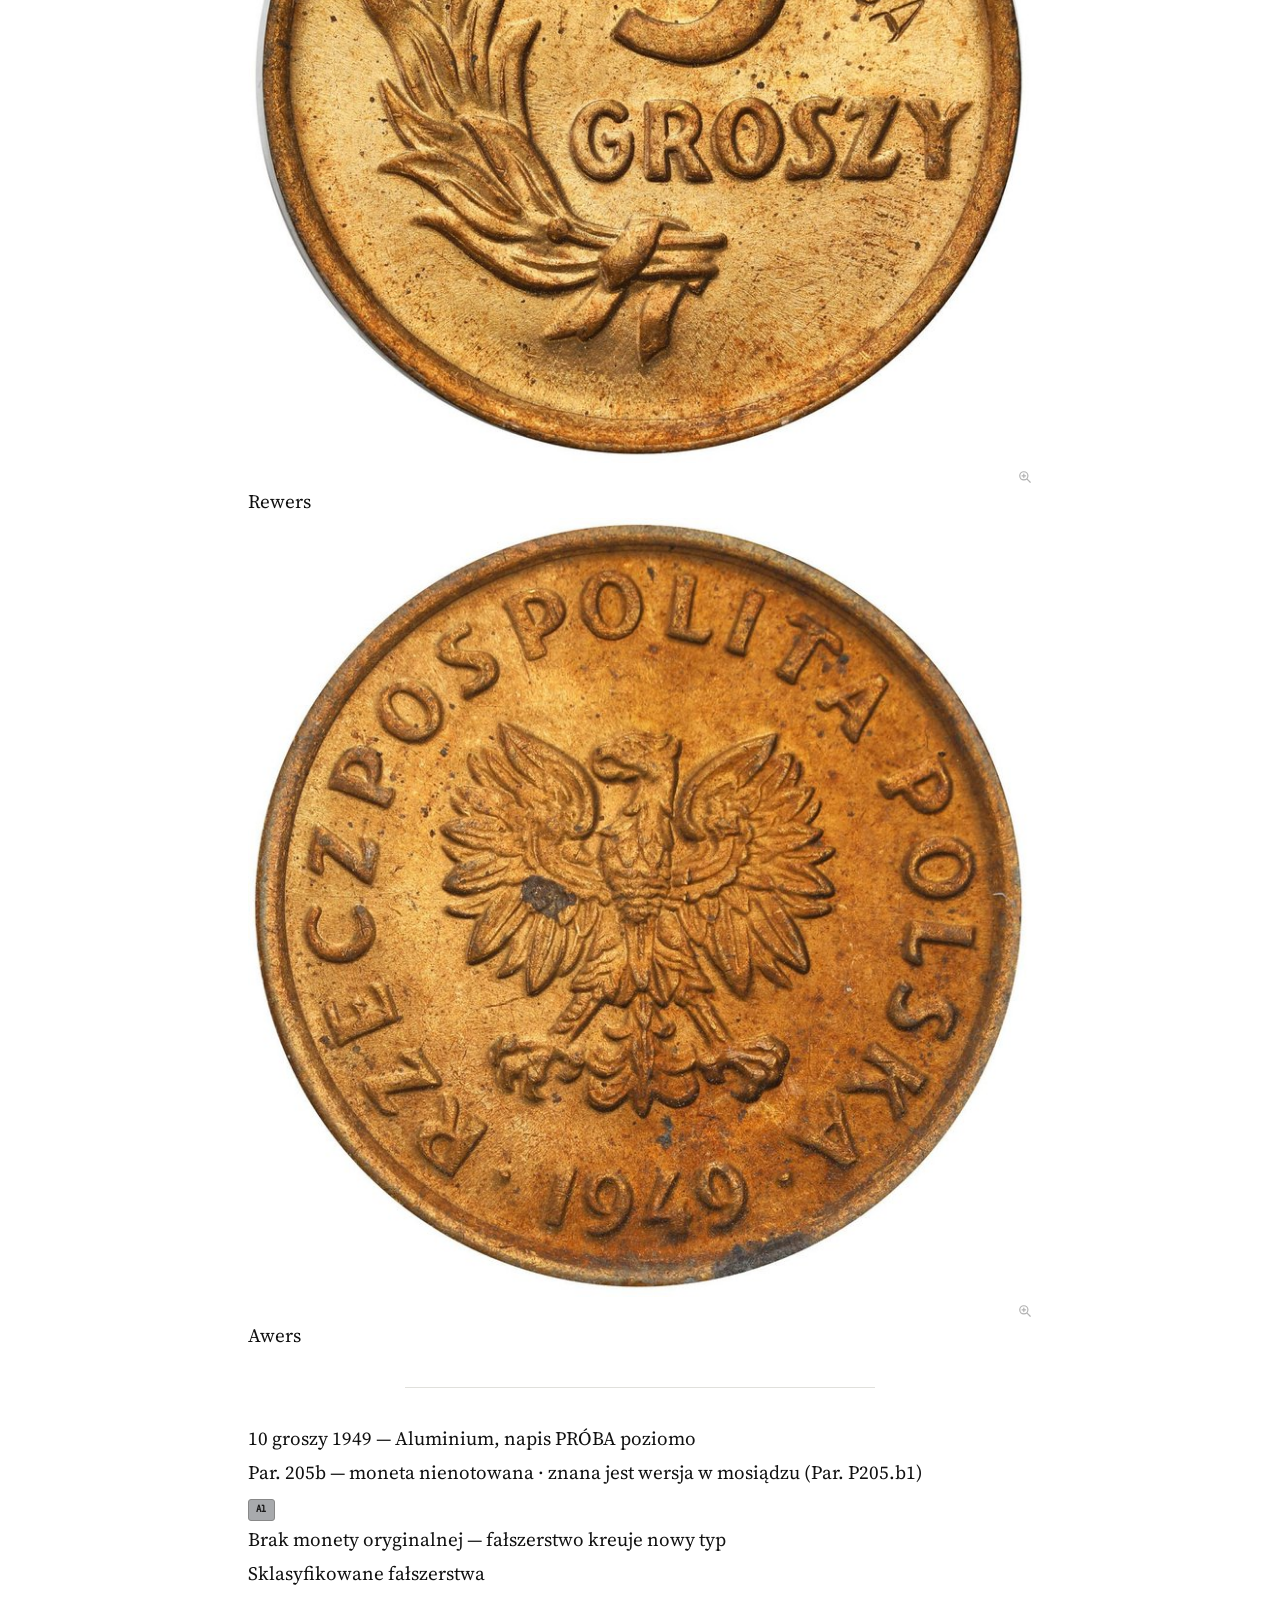
==== commit 1bcff624: "extracted css from articles to proper css sheets" ====
--- a/coinage-blog/2024-05-25-falszerstwa-monet-probnych-prl-napis-proba-wybijany-punca/index.html
+++ b/coinage-blog/2024-05-25-falszerstwa-monet-probnych-prl-napis-proba-wybijany-punca/index.html
@@ -3,203 +3,18 @@
 <head>
 <meta charset="UTF-8">
 <meta name="viewport" content="width=device-width, initial-scale=1.0">
-<title>Fałszywe próby PRL wybijane puncą — klasyfikacja — Coinage.pl</title>
+<title>Fałszywe próby PRL wybijane puncą — Klasyfikacja — Coinage</title>
+<meta name="description" content="Opis i klasyfikacja fałszerstw monet próbnych PRL z napisem PRÓBA wybitym puncą — typy, nominały, cechy rozpoznawcze.">
+<link rel="canonical" href="https://szelmo.github.io/coinage-blog/2024-05-25-falszerstwa-monet-probnych-prl-napis-proba-wybijany-punca/">
 <link rel="preconnect" href="https://fonts.googleapis.com">
+<link rel="preconnect" href="https://fonts.gstatic.com" crossorigin>
 <link href="https://fonts.googleapis.com/css2?family=Lora:ital,wght@0,400;0,600;0,700;1,400;1,600&family=Source+Serif+4:ital,opsz,wght@0,8..60,400;0,8..60,600;1,8..60,400&family=DM+Mono:wght@400&display=swap" rel="stylesheet">
-<style>
-@import url('https://fonts.googleapis.com/css2?family=Lora:ital,wght@0,400;0,600;0,700;1,400;1,600&family=Source+Serif+4:ital,opsz,wght@0,8..60,400;0,8..60,600;1,8..60,400&family=DM+Mono:wght@400&display=swap');
-
-:root {
-  --bg:         #ffffff;
-  --bg-quote:   #f4faf7;
-  --bg-footer:  #1a1a18;
-  --text:       #111111;
-  --text-dim:   #444444;
-  --text-faint: #888888;
-  --green:      #2d5a3d;
-  --green-lt:   #f4faf7;
-  --green-bdr:  #b8d8c4;
-  --gold:       #f0e080;
-  --red:        #8b2318;
-  --red-bg:     #fdf0ee;
-  --red-bdr:    #e8b4ac;
-  --rule:       #e0e0dc;
-  --serif:      'Source Serif 4', Georgia, serif;
-  --heading:    'Lora', Georgia, serif;
-  --mono:       'DM Mono', monospace;
-  --content:    860px;
-  --wide:       1100px;
-}
-
-*,*::before,*::after{box-sizing:border-box;margin:0;padding:0}
-html{font-size:19px}
-body{background:var(--bg);color:var(--text);font-family:var(--serif);font-weight:400;line-height:1.78;-webkit-font-smoothing:antialiased;text-rendering:optimizeLegibility}
-img{max-width:100%;height:auto;display:block}
-a{color:var(--green)}
-a:hover{text-decoration:underline}
-
-/* NAV */
-.site-header{background:#fff;border-bottom:2px solid var(--green);position:sticky;top:0;z-index:100;box-shadow:0 1px 4px rgba(0,0,0,.06)}
-.header-inner{max-width:var(--wide);margin:0 auto;padding:0 2rem;height:64px;display:flex;align-items:center;justify-content:space-between}
-.logo{display:flex;align-items:center;gap:10px;text-decoration:none}
-.logo-text{display:flex;flex-direction:column;align-items:center}
-.logo-name{font-family:var(--heading);font-size:1.2rem;font-weight:700;color:var(--green);line-height:1}
-.logo-sub{font-family:var(--mono);font-size:.45rem;letter-spacing:.18em;text-transform:uppercase;color:var(--text-faint);margin-top:3px}
-.site-nav{display:flex;gap:2rem}
-.site-nav a{font-family:var(--mono);font-size:.58rem;letter-spacing:.12em;text-transform:uppercase;color:var(--text-dim);text-decoration:none}
-.site-nav a:hover{color:var(--green)}
-
-/* ARTICLE HEADER */
-.art-hdr{border-bottom:1px solid var(--rule);padding:3rem 2rem 2rem}
-.art-hdr-inner{max-width:var(--content);margin:0 auto}
-.art-cats{display:flex;align-items:center;gap:.5rem;flex-wrap:wrap;margin-top:.9rem}
-.art-cats-label{font-family:var(--mono);font-size:.46rem;letter-spacing:.14em;text-transform:uppercase;color:var(--text-faint);margin-right:.1rem}
-.art-cat{font-family:var(--mono);font-size:.46rem;letter-spacing:.12em;text-transform:uppercase;background:#e8f4ee;color:#1d4a2e;border:1px solid #8fc4a4;padding:.22rem .65rem;border-radius:3px;font-weight:500;text-decoration:none;transition:background .15s}
-.art-cat:hover{background:#c8e8d8;text-decoration:none}
-h1.art-title{font-family:var(--heading);font-size:clamp(1.7rem,3.5vw,2.4rem);font-weight:700;color:var(--text);line-height:1.18;letter-spacing:-.015em;margin-bottom:.6rem}
-.art-meta{font-family:var(--mono);font-size:.52rem;letter-spacing:.1em;text-transform:uppercase;color:var(--text-faint);display:flex;gap:.8rem;align-items:center}
-.art-meta::before{content:'';display:inline-block;width:24px;height:2px;background:var(--green)}
-
-/* HERO */
-.hero-wrap{max-width:var(--content);margin:1.8rem auto 0;padding:0 2rem}
-.hero-wrap img{width:100%;max-height:360px;object-fit:cover;border-radius:4px}
-
-/* BODY */
-.art-body{max-width:var(--content);margin:2rem auto 5rem;padding:0 2rem}
-.art-body p{margin-bottom:.85rem;font-size:1rem;color:var(--text);text-align:justify;hyphens:auto;-webkit-hyphens:auto}
-.art-body p.drop-cap::first-letter{font-family:var(--heading);font-size:3.5rem;font-weight:700;line-height:.82;float:left;margin:.06em .12em 0 0;color:var(--green)}
-hr.section-hr{border:none;border-top:1px solid var(--rule);width:60%;margin:1.8rem auto}
-.art-body ul,.art-body ol{margin:0 0 .85rem 1.5rem;font-size:1rem;color:var(--text)}
-.art-body li{margin-bottom:.35rem}
-.art-body strong{font-weight:700}
-.art-body em{font-style:italic}
-.art-body a{color:var(--green)}
-.art-body h2{font-family:var(--heading);font-size:1.22rem;font-weight:700;color:var(--text);margin:2.8rem 0 .9rem;padding-bottom:.5rem;border-bottom:2px solid var(--green-bdr)}
-.art-body blockquote{border-left:3px solid var(--green);padding:.6rem 0 .6rem 1.3rem;margin:1.4rem 0;font-style:italic;color:var(--text-dim);background:var(--bg-quote);border-radius:0 4px 4px 0}
-
-/* UPDATE CALLOUT */
-.update-box{border-left:3px solid var(--green);background:var(--green-lt);border-radius:0 4px 4px 0;padding:.7rem 1rem .7rem 1.1rem;margin:.6rem 0;font-size:.88rem;line-height:1.6}
-.update-box + .update-box{margin-top:.4rem}
-.update-date{font-family:var(--mono);font-size:.58rem;letter-spacing:.1em;text-transform:uppercase;color:var(--green);font-weight:700;display:block;margin-bottom:.25rem}
-
-/* ── COIN CARDS ── */
-.coin-card{border:1px solid var(--rule);border-radius:6px;overflow:visible;font-family:var(--serif);margin-bottom:1.6rem}
-.coin-header{background:var(--green);padding:10px 16px;display:flex;justify-content:space-between;align-items:flex-start;gap:10px;border-radius:5px 5px 0 0}
-.coin-header-title{font-family:var(--heading);font-size:1rem;font-weight:700;color:#fff;line-height:1.3}
-.coin-header-meta{font-family:var(--mono);font-size:.52rem;color:rgba(255,255,255,.6);letter-spacing:.06em;text-transform:uppercase;margin-top:4px}
-.catnum{color:var(--gold);font-weight:700}
-
-.cc-sec-label{font-family:var(--mono);font-size:.5rem;letter-spacing:.16em;text-transform:uppercase;font-weight:500;padding:5px 14px;border-bottom:1px solid var(--rule)}
-.cc-sec-label.orig{color:var(--green);background:var(--green-lt)}
-.cc-sec-label.fake{background:var(--red);color:#fff;font-size:.54rem;padding:8px 14px}
-.cc-sec-label.no-orig{color:var(--text-faint);background:#f9f9f7;font-style:italic}
-
-.coin-row{display:grid;grid-template-columns:1fr 1fr;border-bottom:1px solid var(--rule);background:#fff}
-.coin-img-cell{padding:10px 14px;text-align:center}
-.coin-img-cell:first-child{border-right:1px solid var(--rule)}
-.coin-img-cell img{max-height:240px;width:auto;margin:0 auto;cursor:zoom-in}
-.img-label{font-family:var(--mono);font-size:.46rem;color:var(--text-faint);letter-spacing:.1em;text-transform:uppercase;margin-top:5px}
-.coin-src{font-size:.73rem;font-style:italic;color:var(--text-faint);text-align:center;padding:4px 14px 7px;border-bottom:1px solid var(--rule);background:#fff}
-
-.fake-meta{display:flex;align-items:center;justify-content:space-between;padding:8px 14px;border-bottom:1px solid var(--rule);background:var(--red-bg)}
-.fake-meta-left{display:flex;flex-direction:column;gap:2px}
-.fake-meta-right{display:flex;flex-direction:column;gap:2px;align-items:flex-end}
-.meta-label{font-family:var(--mono);font-size:.46rem;letter-spacing:.12em;text-transform:uppercase;color:rgba(139,35,24,.55)}
-.badge-num{font-family:var(--mono);font-size:.72rem;font-weight:700;color:var(--red);border:1.5px solid var(--red);border-radius:3px;padding:2px 8px;letter-spacing:.04em;display:inline-block}
-.badge-type{font-family:var(--mono);font-size:.72rem;font-weight:700;background:var(--red);color:#fff;border-radius:3px;padding:2px 8px;letter-spacing:.04em;display:inline-block}
-.fake-note{font-size:.82rem;font-style:italic;color:var(--text-dim);padding:5px 14px 6px;border-bottom:1px solid var(--rule);background:#fafaf8;line-height:1.55}
-.fake-note::before{content:"✎ ";font-style:normal;color:var(--text-faint)}
-.sec-sep{height:6px;background:var(--red-bg);border-bottom:1px solid var(--red-bdr);border-top:1px solid var(--red-bdr)}
-
-/* ── TABELA BAZA → CEL ── */
-.tbl-wrap{border:1px solid var(--rule);border-radius:6px;overflow:hidden;margin-bottom:1.6rem}
-.tbl-head{background:var(--green);padding:8px 16px;font-family:var(--heading);font-size:.95rem;font-weight:700;color:#fff}
-table.baza{width:100%;border-collapse:collapse;font-family:var(--serif);font-size:.88rem}
-table.baza th{font-family:var(--mono);font-size:.46rem;letter-spacing:.13em;text-transform:uppercase;color:var(--text-faint);padding:6px 14px;border-bottom:2px solid var(--rule);text-align:left;background:#f9f9f7}
-table.baza td{padding:7px 14px;border-bottom:1px solid var(--rule);vertical-align:top;color:var(--text)}
-table.baza tr:last-child td{border-bottom:none}
-table.baza tr:hover td{background:#fafaf8}
-.td-num{font-family:var(--mono);font-size:.58rem;color:var(--text-faint);white-space:nowrap}
-.td-baza{font-style:italic}
-.par-ref{font-family:var(--mono);font-size:.52rem;color:var(--text-faint);display:block;margin-top:2px}
-.par-num{font-family:var(--mono);font-size:.6rem;font-weight:700;background:#fdf3e0;color:#7a4a10;border-radius:3px;padding:1px 6px}
-.no-orig-cell{font-family:var(--mono);font-size:.58rem;color:var(--text-faint);font-style:italic}
-
-/* ── TYPY PUNCY ── */
-.punca-card{border:1px solid var(--rule);border-radius:6px;overflow:hidden;margin-bottom:.8rem;display:grid;grid-template-columns:120px 1fr;background:#fff}
-.punca-card.ref-card{border-color:var(--green-bdr)}
-.punca-card.fake-card{border-color:var(--red-bdr)}
-.punca-img{background:#f9f9f7;display:flex;align-items:center;justify-content:center;border-right:1px solid var(--rule);min-height:90px;padding:8px}
-.punca-img img{max-height:80px;width:auto;margin:0 auto}
-.punca-img-double{display:flex;flex-direction:column;background:#f9f9f7;border-right:1px solid var(--rule)}
-.punca-img-double div{display:flex;align-items:center;justify-content:center;padding:8px 12px;flex:1}
-.punca-img-double div:first-child{border-bottom:1px solid var(--rule)}
-.punca-img-double img{max-height:56px;max-width:96px;width:auto;object-fit:contain}
-.punca-body{padding:10px 14px}
-.punca-badge-row{display:flex;align-items:center;gap:8px;margin-bottom:6px}
-.punca-badge-ref{font-family:var(--mono);font-size:.52rem;font-weight:700;background:var(--green-lt);color:var(--green);border:1px solid var(--green-bdr);border-radius:3px;padding:2px 8px;letter-spacing:.06em;text-transform:uppercase}
-.punca-badge-type{font-family:var(--mono);font-size:.52rem;font-weight:700;background:var(--red);color:#fff;border-radius:3px;padding:2px 8px;letter-spacing:.06em}
-.punca-desc{font-size:.82rem;color:var(--text);line-height:1.65;margin:0;padding-left:1.2rem}
-.punca-desc li{margin-bottom:2px}
-
-/* ZOOM INDICATOR */
-.zoom-hint{
-  display:block;
-  text-align:right;
-  margin-top:3px;
-  line-height:1;
-}
-.zoom-hint svg{
-  width:14px;height:14px;
-  opacity:.35;
-  transition:opacity .15s;
-  vertical-align:middle;
-}
-.coin-img-cell:hover .zoom-hint svg,
-.punca-img:hover .zoom-hint svg{opacity:.75}
-
-/* LIGHTBOX */
-.lightbox{display:none;position:fixed;top:0;left:0;width:100%;height:100%;background:rgba(0,0,0,.88);z-index:9999;align-items:center;justify-content:center;cursor:zoom-out}
-.lightbox img{max-width:92%;max-height:92vh;border-radius:4px;box-shadow:0 4px 32px rgba(0,0,0,.6)}
-
-/* FOOTER */
-.site-footer{background:var(--bg-footer);color:rgba(255,255,255,.4);padding:2.5rem 2rem;text-align:center;margin-top:4rem}
-.footer-logo{font-family:var(--heading);font-size:1rem;color:rgba(255,255,255,.75);margin-bottom:.5rem;font-weight:600}
-.footer-copy{font-family:var(--mono);font-size:.5rem;letter-spacing:.1em;text-transform:uppercase}
-
-/* RESPONSIVE */
-@media(max-width:900px){:root{--content:100%}.art-hdr{padding:2.5rem 1.5rem 1.8rem}.art-body{padding:0 1.5rem;margin-top:1.8rem}.hero-wrap{padding:0 1.5rem}}
-@media(max-width:640px){html{font-size:18px}.header-inner{padding:0 1.2rem}.art-hdr{padding:2rem 1.2rem 1.5rem}.art-body{padding:0 1.2rem}.hero-wrap{padding:0 1.2rem}h1.art-title{font-size:1.6rem}.site-nav .hide-mob{display:none}.art-body p.drop-cap::first-letter{font-size:2.8rem}.coin-card .coin-row{grid-template-columns:1fr}}
-@media(max-width:400px){html{font-size:17px}}
-
-/* METAL BADGES */
-/* METAL TOOLTIP */
-.metal{position:relative}
-.metal::after{
-  content:attr(data-tip);
-  position:absolute;bottom:calc(100% + 5px);left:50%;
-  transform:translateX(-50%);
-  background:#1a1a18;color:#fff;
-  font-family:var(--mono,'DM Mono',monospace);
-  font-size:.42rem;letter-spacing:.06em;white-space:nowrap;
-  padding:3px 7px;border-radius:3px;
-  font-weight:400;pointer-events:none;opacity:0;transition:opacity .15s;
-  z-index:999;
-}
-.metal:hover::after{opacity:1}
-
-.metal{font-family:var(--mono);font-size:.46rem;font-weight:700;letter-spacing:.05em;
-  border-radius:3px;padding:2px 7px;display:inline-block;
-  border:1px solid transparent;white-space:nowrap;flex-shrink:0;align-self:flex-start;margin-top:2px}
-.metal-Al  {background:#A8AAAD;color:#1a1a1a;border-color:#888}
-.metal-CuNi{background:#78828C;color:#fff;border-color:#566}
-.metal-B   {background:#A0522D;color:#fff;border-color:#7a3a1a}
-.metal-M   {background:#B5942A;color:#1a1000;border-color:#8a6e18}
-.metal-Cu  {background:#B87333;color:#fff;border-color:#8a5520}
-.metal-Ag  {background:#C0C0C0;color:#1a1a1a;border-color:#999}
-.metal-Au  {background:#D4AF37;color:#2a1a00;border-color:#a8880f}
-.art-intro-sub{font-size:1.05rem;font-style:italic;color:var(--text-dim);margin-bottom:.9rem}
-</style>
+<link rel="stylesheet" href="/coinage-blog/css/base.css">
+<link rel="stylesheet" href="/coinage-blog/css/article.css">
+<!-- Analytics: uncomment after GoatCounter setup
+<script data-goatcounter="https://TWOJA-NAZWA.goatcounter.com/count"
+        async src="//gc.zgo.at/count.js"></script>
+-->
 </head>
 <body>
 
@@ -244,7 +59,7 @@
   </div>
 
   <div class="hero-wrap">
-    <img src="img/title.jpg" alt="Fałszerstwa monet próbnych PRL — napis PRÓBA wybijany puncą" />
+    <img loading="lazy" src="img/title.jpg" alt="Fałszerstwa monet próbnych PRL — napis PRÓBA wybijany puncą" />
   </div>
 
   <div class="art-body">
@@ -351,7 +166,7 @@
     <p>Główne cechy pozwalające rozpoznać poszczególne typy fałszerstwa:</p>
 
     <div class="punca-card ref-card">
-      <div class="punca-img"><img src="img/punca_ref.jpg" alt="Napis standardowy — punkt odniesienia" style="cursor:zoom-in" onclick="showLb('lb-punca-ref')" />
+      <div class="punca-img"><img loading="lazy" src="img/punca_ref.jpg" alt="Napis standardowy — punkt odniesienia" style="cursor:zoom-in" onclick="showLb('lb-punca-ref')" />
           <span class="zoom-hint" onclick="showLb('lb-punca-ref')"><svg xmlns="http://www.w3.org/2000/svg" viewBox="0 0 24 24" fill="none" stroke="currentColor" stroke-width="2" stroke-linecap="round" stroke-linejoin="round"><circle cx="10" cy="10" r="7"/><line x1="15.5" y1="15.5" x2="21" y2="21"/><line x1="10" y1="7" x2="10" y2="13"/><line x1="7" y1="10" x2="13" y2="10"/></svg></span></div>
       <div class="punca-body">
         <div class="punca-badge-row"><span class="punca-badge-ref">NAPIS REFERENCYJNY</span></div>
@@ -364,7 +179,7 @@
     </div>
 
     <div class="punca-card fake-card">
-      <div class="punca-img"><img src="img/punca_FT1.jpg" alt="Typ fałszerstwa F-T1" style="cursor:zoom-in" onclick="showLb('lb-punca-ft1')" />
+      <div class="punca-img"><img loading="lazy" src="img/punca_FT1.jpg" alt="Typ fałszerstwa F-T1" style="cursor:zoom-in" onclick="showLb('lb-punca-ft1')" />
           <span class="zoom-hint" onclick="showLb('lb-punca-ft1')"><svg xmlns="http://www.w3.org/2000/svg" viewBox="0 0 24 24" fill="none" stroke="currentColor" stroke-width="2" stroke-linecap="round" stroke-linejoin="round"><circle cx="10" cy="10" r="7"/><line x1="15.5" y1="15.5" x2="21" y2="21"/><line x1="10" y1="7" x2="10" y2="13"/><line x1="7" y1="10" x2="13" y2="10"/></svg></span></div>
       <div class="punca-body">
         <div class="punca-badge-row"><span class="punca-badge-type">F-T1</span></div>
@@ -377,7 +192,7 @@
     </div>
 
     <div class="punca-card fake-card">
-      <div class="punca-img"><img src="img/punca_FT2.jpg" alt="Typ fałszerstwa F-T2" style="cursor:zoom-in" onclick="showLb('lb-punca-ft2')" />
+      <div class="punca-img"><img loading="lazy" src="img/punca_FT2.jpg" alt="Typ fałszerstwa F-T2" style="cursor:zoom-in" onclick="showLb('lb-punca-ft2')" />
           <span class="zoom-hint" onclick="showLb('lb-punca-ft2')"><svg xmlns="http://www.w3.org/2000/svg" viewBox="0 0 24 24" fill="none" stroke="currentColor" stroke-width="2" stroke-linecap="round" stroke-linejoin="round"><circle cx="10" cy="10" r="7"/><line x1="15.5" y1="15.5" x2="21" y2="21"/><line x1="10" y1="7" x2="10" y2="13"/><line x1="7" y1="10" x2="13" y2="10"/></svg></span></div>
       <div class="punca-body">
         <div class="punca-badge-row"><span class="punca-badge-type">F-T2</span></div>
@@ -391,9 +206,9 @@
 
     <div class="punca-card fake-card">
       <div class="punca-img-double">
-        <div><img src="img/punca_FT3a.jpg" alt="Typ fałszerstwa F-T3 (1)" style="cursor:zoom-in" onclick="showLb('lb-punca-ft3a')" />
+        <div><img loading="lazy" src="img/punca_FT3a.jpg" alt="Typ fałszerstwa F-T3 (1)" style="cursor:zoom-in" onclick="showLb('lb-punca-ft3a')" />
           <span class="zoom-hint" onclick="showLb('lb-punca-ft3a')"><svg xmlns="http://www.w3.org/2000/svg" viewBox="0 0 24 24" fill="none" stroke="currentColor" stroke-width="2" stroke-linecap="round" stroke-linejoin="round"><circle cx="10" cy="10" r="7"/><line x1="15.5" y1="15.5" x2="21" y2="21"/><line x1="10" y1="7" x2="10" y2="13"/><line x1="7" y1="10" x2="13" y2="10"/></svg></span></div>
-        <div><img src="img/punca_FT3b.jpg" alt="Typ fałszerstwa F-T3 (2)" style="cursor:zoom-in" onclick="showLb('lb-punca-ft3b')" />
+        <div><img loading="lazy" src="img/punca_FT3b.jpg" alt="Typ fałszerstwa F-T3 (2)" style="cursor:zoom-in" onclick="showLb('lb-punca-ft3b')" />
           <span class="zoom-hint" onclick="showLb('lb-punca-ft3b')"><svg xmlns="http://www.w3.org/2000/svg" viewBox="0 0 24 24" fill="none" stroke="currentColor" stroke-width="2" stroke-linecap="round" stroke-linejoin="round"><circle cx="10" cy="10" r="7"/><line x1="15.5" y1="15.5" x2="21" y2="21"/><line x1="10" y1="7" x2="10" y2="13"/><line x1="7" y1="10" x2="13" y2="10"/></svg></span></div>
       </div>
       <div class="punca-body">
@@ -407,7 +222,7 @@
     </div>
 
     <div class="punca-card fake-card">
-      <div class="punca-img"><img src="img/punca_FT4.jpg" alt="Typ fałszerstwa F-T4" style="cursor:zoom-in" onclick="showLb('lb-punca-ft4')" />
+      <div class="punca-img"><img loading="lazy" src="img/punca_FT4.jpg" alt="Typ fałszerstwa F-T4" style="cursor:zoom-in" onclick="showLb('lb-punca-ft4')" />
           <span class="zoom-hint" onclick="showLb('lb-punca-ft4')"><svg xmlns="http://www.w3.org/2000/svg" viewBox="0 0 24 24" fill="none" stroke="currentColor" stroke-width="2" stroke-linecap="round" stroke-linejoin="round"><circle cx="10" cy="10" r="7"/><line x1="15.5" y1="15.5" x2="21" y2="21"/><line x1="10" y1="7" x2="10" y2="13"/><line x1="7" y1="10" x2="13" y2="10"/></svg></span></div>
       <div class="punca-body">
         <div class="punca-badge-row"><span class="punca-badge-type">F-T4</span></div>
@@ -437,12 +252,12 @@
       <div class="cc-sec-label orig">Przykład monety oryginalnej</div>
       <div class="coin-row">
         <div class="coin-img-cell">
-          <img src="img/2gr_orig_R.jpg" alt="2 grosze 1949 Al — oryginał, rewers" style="cursor:zoom-in" onclick="showLb('lb-2gr-orig-r')" />
+          <img loading="lazy" src="img/2gr_orig_R.jpg" alt="2 grosze 1949 Al — oryginał, rewers" style="cursor:zoom-in" onclick="showLb('lb-2gr-orig-r')" />
           <span class="zoom-hint" onclick="showLb('lb-2gr-orig-r')"><svg xmlns="http://www.w3.org/2000/svg" viewBox="0 0 24 24" fill="none" stroke="currentColor" stroke-width="2" stroke-linecap="round" stroke-linejoin="round"><circle cx="10" cy="10" r="7"/><line x1="15.5" y1="15.5" x2="21" y2="21"/><line x1="10" y1="7" x2="10" y2="13"/><line x1="7" y1="10" x2="13" y2="10"/></svg></span>
           <div class="img-label">Rewers</div>
         </div>
         <div class="coin-img-cell">
-          <img src="img/2gr_orig_A.jpg" alt="2 grosze 1949 Al — oryginał, awers" style="cursor:zoom-in" onclick="showLb('lb-2gr-orig-a')" />
+          <img loading="lazy" src="img/2gr_orig_A.jpg" alt="2 grosze 1949 Al — oryginał, awers" style="cursor:zoom-in" onclick="showLb('lb-2gr-orig-a')" />
           <span class="zoom-hint" onclick="showLb('lb-2gr-orig-a')"><svg xmlns="http://www.w3.org/2000/svg" viewBox="0 0 24 24" fill="none" stroke="currentColor" stroke-width="2" stroke-linecap="round" stroke-linejoin="round"><circle cx="10" cy="10" r="7"/><line x1="15.5" y1="15.5" x2="21" y2="21"/><line x1="10" y1="7" x2="10" y2="13"/><line x1="7" y1="10" x2="13" y2="10"/></svg></span>
           <div class="img-label">Awers</div>
         </div>
@@ -455,12 +270,12 @@
       </div>
       <div class="coin-row">
         <div class="coin-img-cell">
-          <img src="img/F2G-1_R.jpg" alt="F2G-1 — rewers" style="cursor:zoom-in" onclick="showLb('lb-f2g1-r')" />
+          <img loading="lazy" src="img/F2G-1_R.jpg" alt="F2G-1 — rewers" style="cursor:zoom-in" onclick="showLb('lb-f2g1-r')" />
           <span class="zoom-hint" onclick="showLb('lb-f2g1-r')"><svg xmlns="http://www.w3.org/2000/svg" viewBox="0 0 24 24" fill="none" stroke="currentColor" stroke-width="2" stroke-linecap="round" stroke-linejoin="round"><circle cx="10" cy="10" r="7"/><line x1="15.5" y1="15.5" x2="21" y2="21"/><line x1="10" y1="7" x2="10" y2="13"/><line x1="7" y1="10" x2="13" y2="10"/></svg></span>
           <div class="img-label">Rewers</div>
         </div>
         <div class="coin-img-cell">
-          <img src="img/F2G-1_A.jpg" alt="F2G-1 — awers" style="cursor:zoom-in" onclick="showLb('lb-f2g1-a')" />
+          <img loading="lazy" src="img/F2G-1_A.jpg" alt="F2G-1 — awers" style="cursor:zoom-in" onclick="showLb('lb-f2g1-a')" />
           <span class="zoom-hint" onclick="showLb('lb-f2g1-a')"><svg xmlns="http://www.w3.org/2000/svg" viewBox="0 0 24 24" fill="none" stroke="currentColor" stroke-width="2" stroke-linecap="round" stroke-linejoin="round"><circle cx="10" cy="10" r="7"/><line x1="15.5" y1="15.5" x2="21" y2="21"/><line x1="10" y1="7" x2="10" y2="13"/><line x1="7" y1="10" x2="13" y2="10"/></svg></span>
           <div class="img-label">Awers</div>
         </div>
@@ -481,12 +296,12 @@
       <div class="cc-sec-label orig">Przykład monety oryginalnej</div>
       <div class="coin-row">
         <div class="coin-img-cell">
-          <img src="img/5gr_al_orig_R.jpg" alt="5 groszy 1949 Al — oryginał, rewers" style="cursor:zoom-in" onclick="showLb('lb-5gral-orig-r')" />
+          <img loading="lazy" src="img/5gr_al_orig_R.jpg" alt="5 groszy 1949 Al — oryginał, rewers" style="cursor:zoom-in" onclick="showLb('lb-5gral-orig-r')" />
           <span class="zoom-hint" onclick="showLb('lb-5gral-orig-r')"><svg xmlns="http://www.w3.org/2000/svg" viewBox="0 0 24 24" fill="none" stroke="currentColor" stroke-width="2" stroke-linecap="round" stroke-linejoin="round"><circle cx="10" cy="10" r="7"/><line x1="15.5" y1="15.5" x2="21" y2="21"/><line x1="10" y1="7" x2="10" y2="13"/><line x1="7" y1="10" x2="13" y2="10"/></svg></span>
           <div class="img-label">Rewers</div>
         </div>
         <div class="coin-img-cell">
-          <img src="img/5gr_al_orig_A.jpg" alt="5 groszy 1949 Al — oryginał, awers" style="cursor:zoom-in" onclick="showLb('lb-5gral-orig-a')" />
+          <img loading="lazy" src="img/5gr_al_orig_A.jpg" alt="5 groszy 1949 Al — oryginał, awers" style="cursor:zoom-in" onclick="showLb('lb-5gral-orig-a')" />
           <span class="zoom-hint" onclick="showLb('lb-5gral-orig-a')"><svg xmlns="http://www.w3.org/2000/svg" viewBox="0 0 24 24" fill="none" stroke="currentColor" stroke-width="2" stroke-linecap="round" stroke-linejoin="round"><circle cx="10" cy="10" r="7"/><line x1="15.5" y1="15.5" x2="21" y2="21"/><line x1="10" y1="7" x2="10" y2="13"/><line x1="7" y1="10" x2="13" y2="10"/></svg></span>
           <div class="img-label">Awers</div>
         </div>
@@ -499,12 +314,12 @@
       </div>
       <div class="coin-row">
         <div class="coin-img-cell">
-          <img src="img/F5G-1_R.jpg" alt="F5G-1 — rewers" style="cursor:zoom-in" onclick="showLb('lb-f5g1-r')" />
+          <img loading="lazy" src="img/F5G-1_R.jpg" alt="F5G-1 — rewers" style="cursor:zoom-in" onclick="showLb('lb-f5g1-r')" />
           <span class="zoom-hint" onclick="showLb('lb-f5g1-r')"><svg xmlns="http://www.w3.org/2000/svg" viewBox="0 0 24 24" fill="none" stroke="currentColor" stroke-width="2" stroke-linecap="round" stroke-linejoin="round"><circle cx="10" cy="10" r="7"/><line x1="15.5" y1="15.5" x2="21" y2="21"/><line x1="10" y1="7" x2="10" y2="13"/><line x1="7" y1="10" x2="13" y2="10"/></svg></span>
           <div class="img-label">Rewers</div>
         </div>
         <div class="coin-img-cell">
-          <img src="img/F5G-1_A.jpg" alt="F5G-1 — awers" style="cursor:zoom-in" onclick="showLb('lb-f5g1-a')" />
+          <img loading="lazy" src="img/F5G-1_A.jpg" alt="F5G-1 — awers" style="cursor:zoom-in" onclick="showLb('lb-f5g1-a')" />
           <span class="zoom-hint" onclick="showLb('lb-f5g1-a')"><svg xmlns="http://www.w3.org/2000/svg" viewBox="0 0 24 24" fill="none" stroke="currentColor" stroke-width="2" stroke-linecap="round" stroke-linejoin="round"><circle cx="10" cy="10" r="7"/><line x1="15.5" y1="15.5" x2="21" y2="21"/><line x1="10" y1="7" x2="10" y2="13"/><line x1="7" y1="10" x2="13" y2="10"/></svg></span>
           <div class="img-label">Awers</div>
         </div>
@@ -530,12 +345,12 @@
       </div>
       <div class="coin-row">
         <div class="coin-img-cell">
-          <img src="img/F5G-2_R.jpg" alt="F5G-2 — rewers" style="cursor:zoom-in" onclick="showLb('lb-f5g2-r')" />
+          <img loading="lazy" src="img/F5G-2_R.jpg" alt="F5G-2 — rewers" style="cursor:zoom-in" onclick="showLb('lb-f5g2-r')" />
           <span class="zoom-hint" onclick="showLb('lb-f5g2-r')"><svg xmlns="http://www.w3.org/2000/svg" viewBox="0 0 24 24" fill="none" stroke="currentColor" stroke-width="2" stroke-linecap="round" stroke-linejoin="round"><circle cx="10" cy="10" r="7"/><line x1="15.5" y1="15.5" x2="21" y2="21"/><line x1="10" y1="7" x2="10" y2="13"/><line x1="7" y1="10" x2="13" y2="10"/></svg></span>
           <div class="img-label">Rewers</div>
         </div>
         <div class="coin-img-cell">
-          <img src="img/F5G-2_A.jpg" alt="F5G-2 — awers" style="cursor:zoom-in" onclick="showLb('lb-f5g2-a')" />
+          <img loading="lazy" src="img/F5G-2_A.jpg" alt="F5G-2 — awers" style="cursor:zoom-in" onclick="showLb('lb-f5g2-a')" />
           <span class="zoom-hint" onclick="showLb('lb-f5g2-a')"><svg xmlns="http://www.w3.org/2000/svg" viewBox="0 0 24 24" fill="none" stroke="currentColor" stroke-width="2" stroke-linecap="round" stroke-linejoin="round"><circle cx="10" cy="10" r="7"/><line x1="15.5" y1="15.5" x2="21" y2="21"/><line x1="10" y1="7" x2="10" y2="13"/><line x1="7" y1="10" x2="13" y2="10"/></svg></span>
           <div class="img-label">Awers</div>
         </div>
@@ -561,12 +376,12 @@
       </div>
       <div class="coin-row">
         <div class="coin-img-cell">
-          <img src="img/F10G-1_R.jpg" alt="F10G-1 — rewers" style="cursor:zoom-in" onclick="showLb('lb-f10g1-r')" />
+          <img loading="lazy" src="img/F10G-1_R.jpg" alt="F10G-1 — rewers" style="cursor:zoom-in" onclick="showLb('lb-f10g1-r')" />
           <span class="zoom-hint" onclick="showLb('lb-f10g1-r')"><svg xmlns="http://www.w3.org/2000/svg" viewBox="0 0 24 24" fill="none" stroke="currentColor" stroke-width="2" stroke-linecap="round" stroke-linejoin="round"><circle cx="10" cy="10" r="7"/><line x1="15.5" y1="15.5" x2="21" y2="21"/><line x1="10" y1="7" x2="10" y2="13"/><line x1="7" y1="10" x2="13" y2="10"/></svg></span>
           <div class="img-label">Rewers</div>
         </div>
         <div class="coin-img-cell">
-          <img src="img/F10G-1_A.jpg" alt="F10G-1 — awers" style="cursor:zoom-in" onclick="showLb('lb-f10g1-a')" />
+          <img loading="lazy" src="img/F10G-1_A.jpg" alt="F10G-1 — awers" style="cursor:zoom-in" onclick="showLb('lb-f10g1-a')" />
           <span class="zoom-hint" onclick="showLb('lb-f10g1-a')"><svg xmlns="http://www.w3.org/2000/svg" viewBox="0 0 24 24" fill="none" stroke="currentColor" stroke-width="2" stroke-linecap="round" stroke-linejoin="round"><circle cx="10" cy="10" r="7"/><line x1="15.5" y1="15.5" x2="21" y2="21"/><line x1="10" y1="7" x2="10" y2="13"/><line x1="7" y1="10" x2="13" y2="10"/></svg></span>
           <div class="img-label">Awers</div>
         </div>
@@ -593,12 +408,12 @@
       </div>
       <div class="coin-row">
         <div class="coin-img-cell">
-          <img src="img/F10G-2_R.jpg" alt="F10G-2 — rewers" style="cursor:zoom-in" onclick="showLb('lb-f10g2-r')" />
+          <img loading="lazy" src="img/F10G-2_R.jpg" alt="F10G-2 — rewers" style="cursor:zoom-in" onclick="showLb('lb-f10g2-r')" />
           <span class="zoom-hint" onclick="showLb('lb-f10g2-r')"><svg xmlns="http://www.w3.org/2000/svg" viewBox="0 0 24 24" fill="none" stroke="currentColor" stroke-width="2" stroke-linecap="round" stroke-linejoin="round"><circle cx="10" cy="10" r="7"/><line x1="15.5" y1="15.5" x2="21" y2="21"/><line x1="10" y1="7" x2="10" y2="13"/><line x1="7" y1="10" x2="13" y2="10"/></svg></span>
           <div class="img-label">Rewers</div>
         </div>
         <div class="coin-img-cell">
-          <img src="img/F10G-2_A.jpg" alt="F10G-2 — awers" style="cursor:zoom-in" onclick="showLb('lb-f10g2-a')" />
+          <img loading="lazy" src="img/F10G-2_A.jpg" alt="F10G-2 — awers" style="cursor:zoom-in" onclick="showLb('lb-f10g2-a')" />
           <span class="zoom-hint" onclick="showLb('lb-f10g2-a')"><svg xmlns="http://www.w3.org/2000/svg" viewBox="0 0 24 24" fill="none" stroke="currentColor" stroke-width="2" stroke-linecap="round" stroke-linejoin="round"><circle cx="10" cy="10" r="7"/><line x1="15.5" y1="15.5" x2="21" y2="21"/><line x1="10" y1="7" x2="10" y2="13"/><line x1="7" y1="10" x2="13" y2="10"/></svg></span>
           <div class="img-label">Awers</div>
         </div>
@@ -620,12 +435,12 @@
       <div class="cc-sec-label orig">Przykład monety oryginalnej</div>
       <div class="coin-row">
         <div class="coin-img-cell">
-          <img src="img/10gr_cuni_orig_R.jpg" alt="10 groszy 1949 CuNi — oryginał, rewers" style="cursor:zoom-in" onclick="showLb('lb-10grcuni-orig-r')" />
+          <img loading="lazy" src="img/10gr_cuni_orig_R.jpg" alt="10 groszy 1949 CuNi — oryginał, rewers" style="cursor:zoom-in" onclick="showLb('lb-10grcuni-orig-r')" />
           <span class="zoom-hint" onclick="showLb('lb-10grcuni-orig-r')"><svg xmlns="http://www.w3.org/2000/svg" viewBox="0 0 24 24" fill="none" stroke="currentColor" stroke-width="2" stroke-linecap="round" stroke-linejoin="round"><circle cx="10" cy="10" r="7"/><line x1="15.5" y1="15.5" x2="21" y2="21"/><line x1="10" y1="7" x2="10" y2="13"/><line x1="7" y1="10" x2="13" y2="10"/></svg></span>
           <div class="img-label">Rewers</div>
         </div>
         <div class="coin-img-cell">
-          <img src="img/10gr_cuni_orig_A.jpg" alt="10 groszy 1949 CuNi — oryginał, awers" style="cursor:zoom-in" onclick="showLb('lb-10grcuni-orig-a')" />
+          <img loading="lazy" src="img/10gr_cuni_orig_A.jpg" alt="10 groszy 1949 CuNi — oryginał, awers" style="cursor:zoom-in" onclick="showLb('lb-10grcuni-orig-a')" />
           <span class="zoom-hint" onclick="showLb('lb-10grcuni-orig-a')"><svg xmlns="http://www.w3.org/2000/svg" viewBox="0 0 24 24" fill="none" stroke="currentColor" stroke-width="2" stroke-linecap="round" stroke-linejoin="round"><circle cx="10" cy="10" r="7"/><line x1="15.5" y1="15.5" x2="21" y2="21"/><line x1="10" y1="7" x2="10" y2="13"/><line x1="7" y1="10" x2="13" y2="10"/></svg></span>
           <div class="img-label">Awers</div>
         </div>
@@ -638,12 +453,12 @@
       </div>
       <div class="coin-row">
         <div class="coin-img-cell">
-          <img src="img/F10G-3_R.jpg" alt="F10G-3 — rewers" style="cursor:zoom-in" onclick="showLb('lb-f10g3-r')" />
+          <img loading="lazy" src="img/F10G-3_R.jpg" alt="F10G-3 — rewers" style="cursor:zoom-in" onclick="showLb('lb-f10g3-r')" />
           <span class="zoom-hint" onclick="showLb('lb-f10g3-r')"><svg xmlns="http://www.w3.org/2000/svg" viewBox="0 0 24 24" fill="none" stroke="currentColor" stroke-width="2" stroke-linecap="round" stroke-linejoin="round"><circle cx="10" cy="10" r="7"/><line x1="15.5" y1="15.5" x2="21" y2="21"/><line x1="10" y1="7" x2="10" y2="13"/><line x1="7" y1="10" x2="13" y2="10"/></svg></span>
           <div class="img-label">Rewers</div>
         </div>
         <div class="coin-img-cell">
-          <img src="img/F10G-3_A.jpg" alt="F10G-3 — awers" style="cursor:zoom-in" onclick="showLb('lb-f10g3-a')" />
+          <img loading="lazy" src="img/F10G-3_A.jpg" alt="F10G-3 — awers" style="cursor:zoom-in" onclick="showLb('lb-f10g3-a')" />
           <span class="zoom-hint" onclick="showLb('lb-f10g3-a')"><svg xmlns="http://www.w3.org/2000/svg" viewBox="0 0 24 24" fill="none" stroke="currentColor" stroke-width="2" stroke-linecap="round" stroke-linejoin="round"><circle cx="10" cy="10" r="7"/><line x1="15.5" y1="15.5" x2="21" y2="21"/><line x1="10" y1="7" x2="10" y2="13"/><line x1="7" y1="10" x2="13" y2="10"/></svg></span>
           <div class="img-label">Awers</div>
         </div>
@@ -664,12 +479,12 @@
       <div class="cc-sec-label orig">Przykład monety oryginalnej</div>
       <div class="coin-row">
         <div class="coin-img-cell">
-          <img src="img/20gr_orig_R.jpg" alt="20 groszy 1949 CuNi — oryginał, rewers" style="cursor:zoom-in" onclick="showLb('lb-20gr-orig-r')" />
+          <img loading="lazy" src="img/20gr_orig_R.jpg" alt="20 groszy 1949 CuNi — oryginał, rewers" style="cursor:zoom-in" onclick="showLb('lb-20gr-orig-r')" />
           <span class="zoom-hint" onclick="showLb('lb-20gr-orig-r')"><svg xmlns="http://www.w3.org/2000/svg" viewBox="0 0 24 24" fill="none" stroke="currentColor" stroke-width="2" stroke-linecap="round" stroke-linejoin="round"><circle cx="10" cy="10" r="7"/><line x1="15.5" y1="15.5" x2="21" y2="21"/><line x1="10" y1="7" x2="10" y2="13"/><line x1="7" y1="10" x2="13" y2="10"/></svg></span>
           <div class="img-label">Rewers</div>
         </div>
         <div class="coin-img-cell">
-          <img src="img/20gr_orig_A.jpg" alt="20 groszy 1949 CuNi — oryginał, awers" style="cursor:zoom-in" onclick="showLb('lb-20gr-orig-a')" />
+          <img loading="lazy" src="img/20gr_orig_A.jpg" alt="20 groszy 1949 CuNi — oryginał, awers" style="cursor:zoom-in" onclick="showLb('lb-20gr-orig-a')" />
           <span class="zoom-hint" onclick="showLb('lb-20gr-orig-a')"><svg xmlns="http://www.w3.org/2000/svg" viewBox="0 0 24 24" fill="none" stroke="currentColor" stroke-width="2" stroke-linecap="round" stroke-linejoin="round"><circle cx="10" cy="10" r="7"/><line x1="15.5" y1="15.5" x2="21" y2="21"/><line x1="10" y1="7" x2="10" y2="13"/><line x1="7" y1="10" x2="13" y2="10"/></svg></span>
           <div class="img-label">Awers</div>
         </div>
@@ -682,12 +497,12 @@
       </div>
       <div class="coin-row">
         <div class="coin-img-cell">
-          <img src="img/F20G-1_R.jpg" alt="F20G-1 — rewers" style="cursor:zoom-in" onclick="showLb('lb-f20g1-r')" />
+          <img loading="lazy" src="img/F20G-1_R.jpg" alt="F20G-1 — rewers" style="cursor:zoom-in" onclick="showLb('lb-f20g1-r')" />
           <span class="zoom-hint" onclick="showLb('lb-f20g1-r')"><svg xmlns="http://www.w3.org/2000/svg" viewBox="0 0 24 24" fill="none" stroke="currentColor" stroke-width="2" stroke-linecap="round" stroke-linejoin="round"><circle cx="10" cy="10" r="7"/><line x1="15.5" y1="15.5" x2="21" y2="21"/><line x1="10" y1="7" x2="10" y2="13"/><line x1="7" y1="10" x2="13" y2="10"/></svg></span>
           <div class="img-label">Rewers</div>
         </div>
         <div class="coin-img-cell">
-          <img src="img/F20G-1_A.jpg" alt="F20G-1 — awers" style="cursor:zoom-in" onclick="showLb('lb-f20g1-a')" />
+          <img loading="lazy" src="img/F20G-1_A.jpg" alt="F20G-1 — awers" style="cursor:zoom-in" onclick="showLb('lb-f20g1-a')" />
           <span class="zoom-hint" onclick="showLb('lb-f20g1-a')"><svg xmlns="http://www.w3.org/2000/svg" viewBox="0 0 24 24" fill="none" stroke="currentColor" stroke-width="2" stroke-linecap="round" stroke-linejoin="round"><circle cx="10" cy="10" r="7"/><line x1="15.5" y1="15.5" x2="21" y2="21"/><line x1="10" y1="7" x2="10" y2="13"/><line x1="7" y1="10" x2="13" y2="10"/></svg></span>
           <div class="img-label">Awers</div>
         </div>
@@ -699,12 +514,12 @@
       </div>
       <div class="coin-row">
         <div class="coin-img-cell">
-          <img src="img/F20G-2_R.jpg" alt="F20G-2 — rewers" style="cursor:zoom-in" onclick="showLb('lb-f20g2-r')" />
+          <img loading="lazy" src="img/F20G-2_R.jpg" alt="F20G-2 — rewers" style="cursor:zoom-in" onclick="showLb('lb-f20g2-r')" />
           <span class="zoom-hint" onclick="showLb('lb-f20g2-r')"><svg xmlns="http://www.w3.org/2000/svg" viewBox="0 0 24 24" fill="none" stroke="currentColor" stroke-width="2" stroke-linecap="round" stroke-linejoin="round"><circle cx="10" cy="10" r="7"/><line x1="15.5" y1="15.5" x2="21" y2="21"/><line x1="10" y1="7" x2="10" y2="13"/><line x1="7" y1="10" x2="13" y2="10"/></svg></span>
           <div class="img-label">Rewers</div>
         </div>
         <div class="coin-img-cell">
-          <img src="img/F20G-2_A.jpg" alt="F20G-2 — awers" style="cursor:zoom-in" onclick="showLb('lb-f20g2-a')" />
+          <img loading="lazy" src="img/F20G-2_A.jpg" alt="F20G-2 — awers" style="cursor:zoom-in" onclick="showLb('lb-f20g2-a')" />
           <span class="zoom-hint" onclick="showLb('lb-f20g2-a')"><svg xmlns="http://www.w3.org/2000/svg" viewBox="0 0 24 24" fill="none" stroke="currentColor" stroke-width="2" stroke-linecap="round" stroke-linejoin="round"><circle cx="10" cy="10" r="7"/><line x1="15.5" y1="15.5" x2="21" y2="21"/><line x1="10" y1="7" x2="10" y2="13"/><line x1="7" y1="10" x2="13" y2="10"/></svg></span>
           <div class="img-label">Awers</div>
         </div>
@@ -717,12 +532,12 @@
       </div>
       <div class="coin-row">
         <div class="coin-img-cell">
-          <img src="img/F20G-3_R.jpg" alt="F20G-3 — rewers" style="cursor:zoom-in" onclick="showLb('lb-f20g3-r')" />
+          <img loading="lazy" src="img/F20G-3_R.jpg" alt="F20G-3 — rewers" style="cursor:zoom-in" onclick="showLb('lb-f20g3-r')" />
           <span class="zoom-hint" onclick="showLb('lb-f20g3-r')"><svg xmlns="http://www.w3.org/2000/svg" viewBox="0 0 24 24" fill="none" stroke="currentColor" stroke-width="2" stroke-linecap="round" stroke-linejoin="round"><circle cx="10" cy="10" r="7"/><line x1="15.5" y1="15.5" x2="21" y2="21"/><line x1="10" y1="7" x2="10" y2="13"/><line x1="7" y1="10" x2="13" y2="10"/></svg></span>
           <div class="img-label">Rewers</div>
         </div>
         <div class="coin-img-cell">
-          <img src="img/F20G-3_A.jpg" alt="F20G-3 — awers" style="cursor:zoom-in" onclick="showLb('lb-f20g3-a')" />
+          <img loading="lazy" src="img/F20G-3_A.jpg" alt="F20G-3 — awers" style="cursor:zoom-in" onclick="showLb('lb-f20g3-a')" />
           <span class="zoom-hint" onclick="showLb('lb-f20g3-a')"><svg xmlns="http://www.w3.org/2000/svg" viewBox="0 0 24 24" fill="none" stroke="currentColor" stroke-width="2" stroke-linecap="round" stroke-linejoin="round"><circle cx="10" cy="10" r="7"/><line x1="15.5" y1="15.5" x2="21" y2="21"/><line x1="10" y1="7" x2="10" y2="13"/><line x1="7" y1="10" x2="13" y2="10"/></svg></span>
           <div class="img-label">Awers</div>
         </div>
@@ -743,12 +558,12 @@
       <div class="cc-sec-label orig">Przykład monety oryginalnej</div>
       <div class="coin-row">
         <div class="coin-img-cell">
-          <img src="img/1zl_orig_R.jpg" alt="1 złoty 1949 Al — oryginał, rewers" style="cursor:zoom-in" onclick="showLb('lb-1zl-orig-r')" />
+          <img loading="lazy" src="img/1zl_orig_R.jpg" alt="1 złoty 1949 Al — oryginał, rewers" style="cursor:zoom-in" onclick="showLb('lb-1zl-orig-r')" />
           <span class="zoom-hint" onclick="showLb('lb-1zl-orig-r')"><svg xmlns="http://www.w3.org/2000/svg" viewBox="0 0 24 24" fill="none" stroke="currentColor" stroke-width="2" stroke-linecap="round" stroke-linejoin="round"><circle cx="10" cy="10" r="7"/><line x1="15.5" y1="15.5" x2="21" y2="21"/><line x1="10" y1="7" x2="10" y2="13"/><line x1="7" y1="10" x2="13" y2="10"/></svg></span>
           <div class="img-label">Rewers</div>
         </div>
         <div class="coin-img-cell">
-          <img src="img/1zl_orig_A.jpg" alt="1 złoty 1949 Al — oryginał, awers" style="cursor:zoom-in" onclick="showLb('lb-1zl-orig-a')" />
+          <img loading="lazy" src="img/1zl_orig_A.jpg" alt="1 złoty 1949 Al — oryginał, awers" style="cursor:zoom-in" onclick="showLb('lb-1zl-orig-a')" />
           <span class="zoom-hint" onclick="showLb('lb-1zl-orig-a')"><svg xmlns="http://www.w3.org/2000/svg" viewBox="0 0 24 24" fill="none" stroke="currentColor" stroke-width="2" stroke-linecap="round" stroke-linejoin="round"><circle cx="10" cy="10" r="7"/><line x1="15.5" y1="15.5" x2="21" y2="21"/><line x1="10" y1="7" x2="10" y2="13"/><line x1="7" y1="10" x2="13" y2="10"/></svg></span>
           <div class="img-label">Awers</div>
         </div>
@@ -761,12 +576,12 @@
       </div>
       <div class="coin-row">
         <div class="coin-img-cell">
-          <img src="img/F1Z-1_R.jpg" alt="F1Z-1 — rewers" style="cursor:zoom-in" onclick="showLb('lb-f1z1-r')" />
+          <img loading="lazy" src="img/F1Z-1_R.jpg" alt="F1Z-1 — rewers" style="cursor:zoom-in" onclick="showLb('lb-f1z1-r')" />
           <span class="zoom-hint" onclick="showLb('lb-f1z1-r')"><svg xmlns="http://www.w3.org/2000/svg" viewBox="0 0 24 24" fill="none" stroke="currentColor" stroke-width="2" stroke-linecap="round" stroke-linejoin="round"><circle cx="10" cy="10" r="7"/><line x1="15.5" y1="15.5" x2="21" y2="21"/><line x1="10" y1="7" x2="10" y2="13"/><line x1="7" y1="10" x2="13" y2="10"/></svg></span>
           <div class="img-label">Rewers</div>
         </div>
         <div class="coin-img-cell">
-          <img src="img/F1Z-1_A.jpg" alt="F1Z-1 — awers" style="cursor:zoom-in" onclick="showLb('lb-f1z1-a')" />
+          <img loading="lazy" src="img/F1Z-1_A.jpg" alt="F1Z-1 — awers" style="cursor:zoom-in" onclick="showLb('lb-f1z1-a')" />
           <span class="zoom-hint" onclick="showLb('lb-f1z1-a')"><svg xmlns="http://www.w3.org/2000/svg" viewBox="0 0 24 24" fill="none" stroke="currentColor" stroke-width="2" stroke-linecap="round" stroke-linejoin="round"><circle cx="10" cy="10" r="7"/><line x1="15.5" y1="15.5" x2="21" y2="21"/><line x1="10" y1="7" x2="10" y2="13"/><line x1="7" y1="10" x2="13" y2="10"/></svg></span>
           <div class="img-label">Awers</div>
         </div>
@@ -778,12 +593,12 @@
       </div>
       <div class="coin-row">
         <div class="coin-img-cell">
-          <img src="img/F1Z-2_R.jpg" alt="F1Z-2 — rewers" style="cursor:zoom-in" onclick="showLb('lb-f1z2-r')" />
+          <img loading="lazy" src="img/F1Z-2_R.jpg" alt="F1Z-2 — rewers" style="cursor:zoom-in" onclick="showLb('lb-f1z2-r')" />
           <span class="zoom-hint" onclick="showLb('lb-f1z2-r')"><svg xmlns="http://www.w3.org/2000/svg" viewBox="0 0 24 24" fill="none" stroke="currentColor" stroke-width="2" stroke-linecap="round" stroke-linejoin="round"><circle cx="10" cy="10" r="7"/><line x1="15.5" y1="15.5" x2="21" y2="21"/><line x1="10" y1="7" x2="10" y2="13"/><line x1="7" y1="10" x2="13" y2="10"/></svg></span>
           <div class="img-label">Rewers</div>
         </div>
         <div class="coin-img-cell">
-          <img src="img/F1Z-2_A.jpg" alt="F1Z-2 — awers" style="cursor:zoom-in" onclick="showLb('lb-f1z2-a')" />
+          <img loading="lazy" src="img/F1Z-2_A.jpg" alt="F1Z-2 — awers" style="cursor:zoom-in" onclick="showLb('lb-f1z2-a')" />
           <span class="zoom-hint" onclick="showLb('lb-f1z2-a')"><svg xmlns="http://www.w3.org/2000/svg" viewBox="0 0 24 24" fill="none" stroke="currentColor" stroke-width="2" stroke-linecap="round" stroke-linejoin="round"><circle cx="10" cy="10" r="7"/><line x1="15.5" y1="15.5" x2="21" y2="21"/><line x1="10" y1="7" x2="10" y2="13"/><line x1="7" y1="10" x2="13" y2="10"/></svg></span>
           <div class="img-label">Awers</div>
         </div>
@@ -810,44 +625,44 @@
 </footer>
 
 <!-- ── LIGHTBOXES ── -->
-<div id="lb-punca-ref"  class="lightbox" onclick="this.style.display='none'"><img src="img/punca_ref.jpg"  alt="" /></div>
-<div id="lb-punca-ft1"  class="lightbox" onclick="this.style.display='none'"><img src="img/punca_FT1.jpg"  alt="" /></div>
-<div id="lb-punca-ft2"  class="lightbox" onclick="this.style.display='none'"><img src="img/punca_FT2.jpg"  alt="" /></div>
-<div id="lb-punca-ft3a" class="lightbox" onclick="this.style.display='none'"><img src="img/punca_FT3a.jpg" alt="" /></div>
-<div id="lb-punca-ft3b" class="lightbox" onclick="this.style.display='none'"><img src="img/punca_FT3b.jpg" alt="" /></div>
-<div id="lb-punca-ft4"  class="lightbox" onclick="this.style.display='none'"><img src="img/punca_FT4.jpg"  alt="" /></div>
-<div id="lb-2gr-orig-r"      class="lightbox" onclick="this.style.display='none'"><img src="img/2gr_orig_R.jpg"       alt="" /></div>
-<div id="lb-2gr-orig-a"      class="lightbox" onclick="this.style.display='none'"><img src="img/2gr_orig_A.jpg"       alt="" /></div>
-<div id="lb-f2g1-r"          class="lightbox" onclick="this.style.display='none'"><img src="img/F2G-1_R.jpg"          alt="" /></div>
-<div id="lb-f2g1-a"          class="lightbox" onclick="this.style.display='none'"><img src="img/F2G-1_A.jpg"          alt="" /></div>
-<div id="lb-5gral-orig-r"    class="lightbox" onclick="this.style.display='none'"><img src="img/5gr_al_orig_R.jpg"    alt="" /></div>
-<div id="lb-5gral-orig-a"    class="lightbox" onclick="this.style.display='none'"><img src="img/5gr_al_orig_A.jpg"    alt="" /></div>
-<div id="lb-f5g1-r"          class="lightbox" onclick="this.style.display='none'"><img src="img/F5G-1_R.jpg"          alt="" /></div>
-<div id="lb-f5g1-a"          class="lightbox" onclick="this.style.display='none'"><img src="img/F5G-1_A.jpg"          alt="" /></div>
-<div id="lb-f5g2-r"          class="lightbox" onclick="this.style.display='none'"><img src="img/F5G-2_R.jpg"          alt="" /></div>
-<div id="lb-f5g2-a"          class="lightbox" onclick="this.style.display='none'"><img src="img/F5G-2_A.jpg"          alt="" /></div>
-<div id="lb-f10g1-r"         class="lightbox" onclick="this.style.display='none'"><img src="img/F10G-1_R.jpg"         alt="" /></div>
-<div id="lb-f10g1-a"         class="lightbox" onclick="this.style.display='none'"><img src="img/F10G-1_A.jpg"         alt="" /></div>
-<div id="lb-f10g2-r"         class="lightbox" onclick="this.style.display='none'"><img src="img/F10G-2_R.jpg"         alt="" /></div>
-<div id="lb-f10g2-a"         class="lightbox" onclick="this.style.display='none'"><img src="img/F10G-2_A.jpg"         alt="" /></div>
-<div id="lb-10grcuni-orig-r" class="lightbox" onclick="this.style.display='none'"><img src="img/10gr_cuni_orig_R.jpg" alt="" /></div>
-<div id="lb-10grcuni-orig-a" class="lightbox" onclick="this.style.display='none'"><img src="img/10gr_cuni_orig_A.jpg" alt="" /></div>
-<div id="lb-f10g3-r"         class="lightbox" onclick="this.style.display='none'"><img src="img/F10G-3_R.jpg"         alt="" /></div>
-<div id="lb-f10g3-a"         class="lightbox" onclick="this.style.display='none'"><img src="img/F10G-3_A.jpg"         alt="" /></div>
-<div id="lb-20gr-orig-r"     class="lightbox" onclick="this.style.display='none'"><img src="img/20gr_orig_R.jpg"      alt="" /></div>
-<div id="lb-20gr-orig-a"     class="lightbox" onclick="this.style.display='none'"><img src="img/20gr_orig_A.jpg"      alt="" /></div>
-<div id="lb-f20g1-r"         class="lightbox" onclick="this.style.display='none'"><img src="img/F20G-1_R.jpg"         alt="" /></div>
-<div id="lb-f20g1-a"         class="lightbox" onclick="this.style.display='none'"><img src="img/F20G-1_A.jpg"         alt="" /></div>
-<div id="lb-f20g2-r"         class="lightbox" onclick="this.style.display='none'"><img src="img/F20G-2_R.jpg"         alt="" /></div>
-<div id="lb-f20g2-a"         class="lightbox" onclick="this.style.display='none'"><img src="img/F20G-2_A.jpg"         alt="" /></div>
-<div id="lb-f20g3-r"         class="lightbox" onclick="this.style.display='none'"><img src="img/F20G-3_R.jpg"         alt="" /></div>
-<div id="lb-f20g3-a"         class="lightbox" onclick="this.style.display='none'"><img src="img/F20G-3_A.jpg"         alt="" /></div>
-<div id="lb-1zl-orig-r"      class="lightbox" onclick="this.style.display='none'"><img src="img/1zl_orig_R.jpg"       alt="" /></div>
-<div id="lb-1zl-orig-a"      class="lightbox" onclick="this.style.display='none'"><img src="img/1zl_orig_A.jpg"       alt="" /></div>
-<div id="lb-f1z1-r"          class="lightbox" onclick="this.style.display='none'"><img src="img/F1Z-1_R.jpg"          alt="" /></div>
-<div id="lb-f1z1-a"          class="lightbox" onclick="this.style.display='none'"><img src="img/F1Z-1_A.jpg"          alt="" /></div>
-<div id="lb-f1z2-r"          class="lightbox" onclick="this.style.display='none'"><img src="img/F1Z-2_R.jpg"          alt="" /></div>
-<div id="lb-f1z2-a"          class="lightbox" onclick="this.style.display='none'"><img src="img/F1Z-2_A.jpg"          alt="" /></div>
+<div id="lb-punca-ref"  class="lightbox" onclick="this.style.display='none'"><img loading="lazy" src="img/punca_ref.jpg"  alt="" /></div>
+<div id="lb-punca-ft1"  class="lightbox" onclick="this.style.display='none'"><img loading="lazy" src="img/punca_FT1.jpg"  alt="" /></div>
+<div id="lb-punca-ft2"  class="lightbox" onclick="this.style.display='none'"><img loading="lazy" src="img/punca_FT2.jpg"  alt="" /></div>
+<div id="lb-punca-ft3a" class="lightbox" onclick="this.style.display='none'"><img loading="lazy" src="img/punca_FT3a.jpg" alt="" /></div>
+<div id="lb-punca-ft3b" class="lightbox" onclick="this.style.display='none'"><img loading="lazy" src="img/punca_FT3b.jpg" alt="" /></div>
+<div id="lb-punca-ft4"  class="lightbox" onclick="this.style.display='none'"><img loading="lazy" src="img/punca_FT4.jpg"  alt="" /></div>
+<div id="lb-2gr-orig-r"      class="lightbox" onclick="this.style.display='none'"><img loading="lazy" src="img/2gr_orig_R.jpg"       alt="" /></div>
+<div id="lb-2gr-orig-a"      class="lightbox" onclick="this.style.display='none'"><img loading="lazy" src="img/2gr_orig_A.jpg"       alt="" /></div>
+<div id="lb-f2g1-r"          class="lightbox" onclick="this.style.display='none'"><img loading="lazy" src="img/F2G-1_R.jpg"          alt="" /></div>
+<div id="lb-f2g1-a"          class="lightbox" onclick="this.style.display='none'"><img loading="lazy" src="img/F2G-1_A.jpg"          alt="" /></div>
+<div id="lb-5gral-orig-r"    class="lightbox" onclick="this.style.display='none'"><img loading="lazy" src="img/5gr_al_orig_R.jpg"    alt="" /></div>
+<div id="lb-5gral-orig-a"    class="lightbox" onclick="this.style.display='none'"><img loading="lazy" src="img/5gr_al_orig_A.jpg"    alt="" /></div>
+<div id="lb-f5g1-r"          class="lightbox" onclick="this.style.display='none'"><img loading="lazy" src="img/F5G-1_R.jpg"          alt="" /></div>
+<div id="lb-f5g1-a"          class="lightbox" onclick="this.style.display='none'"><img loading="lazy" src="img/F5G-1_A.jpg"          alt="" /></div>
+<div id="lb-f5g2-r"          class="lightbox" onclick="this.style.display='none'"><img loading="lazy" src="img/F5G-2_R.jpg"          alt="" /></div>
+<div id="lb-f5g2-a"          class="lightbox" onclick="this.style.display='none'"><img loading="lazy" src="img/F5G-2_A.jpg"          alt="" /></div>
+<div id="lb-f10g1-r"         class="lightbox" onclick="this.style.display='none'"><img loading="lazy" src="img/F10G-1_R.jpg"         alt="" /></div>
+<div id="lb-f10g1-a"         class="lightbox" onclick="this.style.display='none'"><img loading="lazy" src="img/F10G-1_A.jpg"         alt="" /></div>
+<div id="lb-f10g2-r"         class="lightbox" onclick="this.style.display='none'"><img loading="lazy" src="img/F10G-2_R.jpg"         alt="" /></div>
+<div id="lb-f10g2-a"         class="lightbox" onclick="this.style.display='none'"><img loading="lazy" src="img/F10G-2_A.jpg"         alt="" /></div>
+<div id="lb-10grcuni-orig-r" class="lightbox" onclick="this.style.display='none'"><img loading="lazy" src="img/10gr_cuni_orig_R.jpg" alt="" /></div>
+<div id="lb-10grcuni-orig-a" class="lightbox" onclick="this.style.display='none'"><img loading="lazy" src="img/10gr_cuni_orig_A.jpg" alt="" /></div>
+<div id="lb-f10g3-r"         class="lightbox" onclick="this.style.display='none'"><img loading="lazy" src="img/F10G-3_R.jpg"         alt="" /></div>
+<div id="lb-f10g3-a"         class="lightbox" onclick="this.style.display='none'"><img loading="lazy" src="img/F10G-3_A.jpg"         alt="" /></div>
+<div id="lb-20gr-orig-r"     class="lightbox" onclick="this.style.display='none'"><img loading="lazy" src="img/20gr_orig_R.jpg"      alt="" /></div>
+<div id="lb-20gr-orig-a"     class="lightbox" onclick="this.style.display='none'"><img loading="lazy" src="img/20gr_orig_A.jpg"      alt="" /></div>
+<div id="lb-f20g1-r"         class="lightbox" onclick="this.style.display='none'"><img loading="lazy" src="img/F20G-1_R.jpg"         alt="" /></div>
+<div id="lb-f20g1-a"         class="lightbox" onclick="this.style.display='none'"><img loading="lazy" src="img/F20G-1_A.jpg"         alt="" /></div>
+<div id="lb-f20g2-r"         class="lightbox" onclick="this.style.display='none'"><img loading="lazy" src="img/F20G-2_R.jpg"         alt="" /></div>
+<div id="lb-f20g2-a"         class="lightbox" onclick="this.style.display='none'"><img loading="lazy" src="img/F20G-2_A.jpg"         alt="" /></div>
+<div id="lb-f20g3-r"         class="lightbox" onclick="this.style.display='none'"><img loading="lazy" src="img/F20G-3_R.jpg"         alt="" /></div>
+<div id="lb-f20g3-a"         class="lightbox" onclick="this.style.display='none'"><img loading="lazy" src="img/F20G-3_A.jpg"         alt="" /></div>
+<div id="lb-1zl-orig-r"      class="lightbox" onclick="this.style.display='none'"><img loading="lazy" src="img/1zl_orig_R.jpg"       alt="" /></div>
+<div id="lb-1zl-orig-a"      class="lightbox" onclick="this.style.display='none'"><img loading="lazy" src="img/1zl_orig_A.jpg"       alt="" /></div>
+<div id="lb-f1z1-r"          class="lightbox" onclick="this.style.display='none'"><img loading="lazy" src="img/F1Z-1_R.jpg"          alt="" /></div>
+<div id="lb-f1z1-a"          class="lightbox" onclick="this.style.display='none'"><img loading="lazy" src="img/F1Z-1_A.jpg"          alt="" /></div>
+<div id="lb-f1z2-r"          class="lightbox" onclick="this.style.display='none'"><img loading="lazy" src="img/F1Z-2_R.jpg"          alt="" /></div>
+<div id="lb-f1z2-a"          class="lightbox" onclick="this.style.display='none'"><img loading="lazy" src="img/F1Z-2_A.jpg"          alt="" /></div>
 
 <script>
 function showLb(id){document.getElementById(id).style.display='flex'}
--- a/coinage-blog/css/base.css
+++ b/coinage-blog/css/base.css
@@ -0,0 +1,116 @@
+/* ============================================================
+   base.css — Coinage Blog
+   Zmienne, reset, typografia, nawigacja, stopka
+   ============================================================ */
+
+@import url('https://fonts.googleapis.com/css2?family=Lora:ital,wght@0,400;0,600;0,700;1,400;1,600&family=Source+Serif+4:ital,opsz,wght@0,8..60,400;0,8..60,600;1,8..60,400&family=DM+Mono:wght@400&display=swap');
+
+:root {
+  --bg:         #ffffff;
+  --bg-footer:  #1a1a18;
+  --text:       #111111;
+  --text-dim:   #444444;
+  --text-faint: #888888;
+  --green:      #2d5a3d;
+  --green-lt:   #f4faf7;
+  --green-bdr:  #b8d8c4;
+  --gold:       #9a7020;
+  --red:        #8b2318;
+  --red-bg:     #fdf0ee;
+  --red-bdr:    #e8b4ac;
+  --rule:       #e0e0dc;
+  --gray-bg:    #f7f7f5;
+  --serif:      'Source Serif 4', Georgia, serif;
+  --heading:    'Lora', Georgia, serif;
+  --mono:       'DM Mono', monospace;
+  --content:    860px;
+  --wide:       1100px;
+}
+
+*,*::before,*::after { box-sizing: border-box; margin: 0; padding: 0; }
+html { font-size: 19px; }
+body {
+  background: var(--bg);
+  color: var(--text);
+  font-family: var(--serif);
+  font-weight: 400;
+  line-height: 1.78;
+  -webkit-font-smoothing: antialiased;
+  text-rendering: optimizeLegibility;
+}
+img { max-width: 100%; height: auto; display: block; }
+a { color: var(--green); }
+a:hover { text-decoration: underline; }
+
+/* ── NAWIGACJA ── */
+.site-header {
+  background: #fff;
+  border-bottom: 2px solid var(--green);
+  position: sticky;
+  top: 0;
+  z-index: 100;
+  box-shadow: 0 1px 4px rgba(0,0,0,.06);
+}
+.header-inner {
+  max-width: var(--wide);
+  margin: 0 auto;
+  padding: 0 2rem;
+  height: 64px;
+  display: flex;
+  align-items: center;
+  justify-content: space-between;
+}
+.logo { display: flex; align-items: center; gap: 10px; text-decoration: none; }
+.logo-text { display: flex; flex-direction: column; align-items: center; }
+.logo-name {
+  font-family: var(--heading);
+  font-size: 1.2rem;
+  font-weight: 700;
+  color: var(--green);
+  line-height: 1;
+}
+.site-nav { display: flex; gap: 2rem; }
+.site-nav a {
+  font-family: var(--mono);
+  font-size: .58rem;
+  letter-spacing: .12em;
+  text-transform: uppercase;
+  color: var(--text-dim);
+  text-decoration: none;
+}
+.site-nav a:hover { color: var(--green); }
+.site-nav a.active {
+  color: var(--green);
+  border-bottom: 2px solid var(--green);
+  padding-bottom: 2px;
+}
+
+/* ── STOPKA ── */
+.site-footer {
+  background: var(--bg-footer);
+  color: rgba(255,255,255,.4);
+  padding: 2.5rem 2rem;
+  text-align: center;
+  margin-top: 4rem;
+}
+.footer-logo {
+  font-family: var(--heading);
+  font-size: 1rem;
+  color: rgba(255,255,255,.75);
+  margin-bottom: .5rem;
+  font-weight: 600;
+}
+.footer-copy {
+  font-family: var(--mono);
+  font-size: .5rem;
+  letter-spacing: .1em;
+  text-transform: uppercase;
+}
+
+/* ── RESPONSIVE ── */
+@media (max-width: 640px) {
+  html { font-size: 18px; }
+  .header-inner { padding: 0 1.2rem; }
+  .site-nav .hide-mob { display: none; }
+}
+@media (max-width: 400px) { html { font-size: 17px; } }
--- a/coinage-blog/css/article.css
+++ b/coinage-blog/css/article.css
@@ -0,0 +1,270 @@
+/* ============================================================
+   article.css — Coinage Blog
+   Layout artykułu, typografia, komponenty wspólne
+   ============================================================ */
+
+/* ── NAGŁÓWEK ARTYKUŁU ── */
+.art-hdr { border-bottom: 1px solid var(--rule); padding: 3rem 2rem 2rem; }
+.art-hdr-inner { max-width: var(--content); margin: 0 auto; }
+h1.art-title {
+  font-family: var(--heading);
+  font-size: clamp(1.7rem, 3.5vw, 2.4rem);
+  font-weight: 700;
+  color: var(--text);
+  line-height: 1.18;
+  letter-spacing: -.015em;
+  margin-bottom: .6rem;
+}
+.art-intro-sub {
+  font-size: 1.05rem;
+  font-style: italic;
+  color: var(--text-dim);
+  margin-bottom: .9rem;
+}
+.art-meta {
+  font-family: var(--mono);
+  font-size: .52rem;
+  letter-spacing: .1em;
+  text-transform: uppercase;
+  color: var(--text-faint);
+  display: flex;
+  gap: .8rem;
+  align-items: center;
+}
+.art-meta::before {
+  content: '';
+  display: inline-block;
+  width: 24px;
+  height: 2px;
+  background: var(--green);
+}
+.art-cats { display: flex; align-items: center; gap: .5rem; flex-wrap: wrap; margin-top: .9rem; }
+.art-cats-label {
+  font-family: var(--mono);
+  font-size: .46rem;
+  letter-spacing: .14em;
+  text-transform: uppercase;
+  color: var(--text-faint);
+  margin-right: .1rem;
+}
+.art-cat {
+  font-family: var(--mono);
+  font-size: .46rem;
+  letter-spacing: .12em;
+  text-transform: uppercase;
+  background: #e8f4ee;
+  color: #1d4a2e;
+  border: 1px solid #8fc4a4;
+  padding: .22rem .65rem;
+  border-radius: 3px;
+  font-weight: 500;
+  text-decoration: none;
+  transition: background .15s;
+}
+.art-cat:hover { background: #c8e8d8; text-decoration: none; }
+
+/* ── HERO IMAGE ── */
+.hero-wrap { max-width: var(--content); margin: 1.8rem auto 0; padding: 0 2rem; }
+.hero-wrap img { width: 100%; max-height: 360px; object-fit: cover; border-radius: 4px; }
+
+/* ── TREŚĆ ── */
+.art-body { max-width: var(--content); margin: 2rem auto 5rem; padding: 0 2rem; }
+.art-body p {
+  margin-bottom: .85rem;
+  font-size: 1rem;
+  color: var(--text);
+  text-align: justify;
+  hyphens: auto;
+  -webkit-hyphens: auto;
+}
+.art-body p.drop-cap::first-letter {
+  font-family: var(--heading);
+  font-size: 3.5rem;
+  font-weight: 700;
+  line-height: .82;
+  float: left;
+  margin: .06em .12em 0 0;
+  color: var(--green);
+}
+.art-body ul, .art-body ol { margin: 0 0 .85rem 1.5rem; font-size: 1rem; }
+.art-body li { margin-bottom: .35rem; }
+.art-body strong { font-weight: 700; }
+.art-body em { font-style: italic; }
+.art-body a { color: var(--green); }
+.art-body h2 {
+  font-family: var(--heading);
+  font-size: 1.22rem;
+  font-weight: 700;
+  margin: 2.8rem 0 .9rem;
+  padding-bottom: .5rem;
+  border-bottom: 2px solid var(--green-bdr);
+}
+.art-body blockquote {
+  border-left: 3px solid var(--green);
+  padding: .6rem 0 .6rem 1.3rem;
+  margin: 1.4rem 0;
+  font-style: italic;
+  color: var(--text-dim);
+  background: #f4faf7;
+  border-radius: 0 4px 4px 0;
+}
+hr.section-hr {
+  border: none;
+  border-top: 1px solid var(--rule);
+  width: 60%;
+  margin: 1.8rem auto;
+}
+.side-note {
+  display: block;
+  font-size: .82rem;
+  color: var(--text-dim);
+  font-style: italic;
+  margin-top: .2rem;
+  padding-left: 1rem;
+  border-left: 2px solid var(--rule);
+  line-height: 1.6;
+}
+
+/* ── BLOKI AKTUALIZACJI ── */
+.update-box {
+  border-left: 3px solid var(--green);
+  background: var(--green-lt);
+  border-radius: 0 4px 4px 0;
+  padding: .7rem 1rem .7rem 1.1rem;
+  margin: .6rem 0;
+  font-size: .88rem;
+  line-height: 1.6;
+}
+.update-box ul { margin: .2rem 0 0 1.1rem; padding: 0; }
+.update-box ul li { font-size: .88rem; line-height: 1.6; }
+.update-date {
+  font-family: var(--mono);
+  font-size: .58rem;
+  letter-spacing: .1em;
+  text-transform: uppercase;
+  color: var(--green);
+  font-weight: 700;
+  display: block;
+  margin-bottom: .25rem;
+}
+.updates-older summary {
+  font-family: var(--mono);
+  font-size: .52rem;
+  letter-spacing: .1em;
+  text-transform: uppercase;
+  color: var(--green);
+  cursor: pointer;
+  user-select: none;
+  padding: .35rem 0;
+  display: inline-flex;
+  align-items: center;
+  gap: .4rem;
+  list-style: none;
+}
+.updates-older summary::-webkit-details-marker { display: none; }
+.updates-older summary::before {
+  content: '▶';
+  font-size: .5rem;
+  transition: transform .2s;
+  display: inline-block;
+}
+.updates-older[open] summary::before { transform: rotate(90deg); }
+
+/* ── METAL BADGES ── */
+.metal {
+  position: relative;
+  font-family: var(--mono);
+  font-size: .46rem;
+  font-weight: 700;
+  letter-spacing: .05em;
+  border-radius: 3px;
+  padding: 2px 7px;
+  display: inline-block;
+  border: 1px solid transparent;
+  white-space: nowrap;
+  flex-shrink: 0;
+}
+.metal::after {
+  content: attr(data-tip);
+  position: absolute;
+  bottom: calc(100% + 5px);
+  left: 50%;
+  transform: translateX(-50%);
+  background: #1a1a18;
+  color: #fff;
+  font-family: var(--mono);
+  font-size: .42rem;
+  font-weight: 400;
+  letter-spacing: .06em;
+  white-space: nowrap;
+  padding: 3px 7px;
+  border-radius: 3px;
+  pointer-events: none;
+  opacity: 0;
+  transition: opacity .15s;
+  z-index: 999;
+}
+.metal:hover::after { opacity: 1; }
+.metal-Al   { background: #A8AAAD; color: #1a1a1a; border-color: #888; }
+.metal-CuNi { background: #78828C; color: #fff;     border-color: #566; }
+.metal-B    { background: #A0522D; color: #fff;     border-color: #7a3a1a; }
+.metal-M    { background: #B5942A; color: #1a1000;  border-color: #8a6e18; }
+.metal-Cu   { background: #B87333; color: #fff;     border-color: #8a5520; }
+.metal-Ag   { background: #C0C0C0; color: #1a1a1a;  border-color: #999; }
+.metal-Au   { background: #D4AF37; color: #2a1a00;  border-color: #a8880f; }
+
+/* ── ZOOM HINT ── */
+.zoom-hint { display: block; text-align: right; margin-top: 3px; line-height: 1; cursor: zoom-in; }
+.zoom-hint svg { width: 14px; height: 14px; opacity: .32; vertical-align: middle; transition: opacity .15s; }
+.zoom-hint:hover svg { opacity: .7; }
+
+/* ── LIGHTBOX ── */
+.lightbox {
+  display: none;
+  position: fixed;
+  top: 0; left: 0;
+  width: 100%; height: 100%;
+  background: rgba(0,0,0,.88);
+  z-index: 9999;
+  align-items: center;
+  justify-content: center;
+  cursor: zoom-out;
+}
+.lightbox img {
+  max-width: 92%;
+  max-height: 92vh;
+  border-radius: 4px;
+  box-shadow: 0 4px 32px rgba(0,0,0,.6);
+}
+
+/* ── INLINE FIGURE ── */
+.inline-figure { margin: 1.6rem 0; text-align: center; }
+.inline-figure img {
+  max-width: 460px;
+  width: 100%;
+  margin: 0 auto;
+  border-radius: 3px;
+  cursor: zoom-in;
+}
+.inline-figure figcaption {
+  font-family: var(--serif);
+  font-size: .75rem;
+  font-style: italic;
+  color: var(--text-faint);
+  margin-top: .5rem;
+}
+
+/* ── RESPONSIVE ── */
+@media (max-width: 900px) {
+  :root { --content: 100%; }
+  .art-hdr { padding: 2.5rem 1.5rem 1.8rem; }
+  .art-body { padding: 0 1.5rem; margin-top: 1.8rem; }
+  .hero-wrap { padding: 0 1.5rem; }
+}
+@media (max-width: 640px) {
+  .art-hdr { padding: 2rem 1.2rem 1.5rem; }
+  .art-body { padding: 0 1.2rem; }
+  .hero-wrap { padding: 0 1.2rem; }
+  h1.art-title { font-size: 1.6rem; }
+  .art-body p.drop-cap::first-letter { font-size: 2.8rem; }
+}
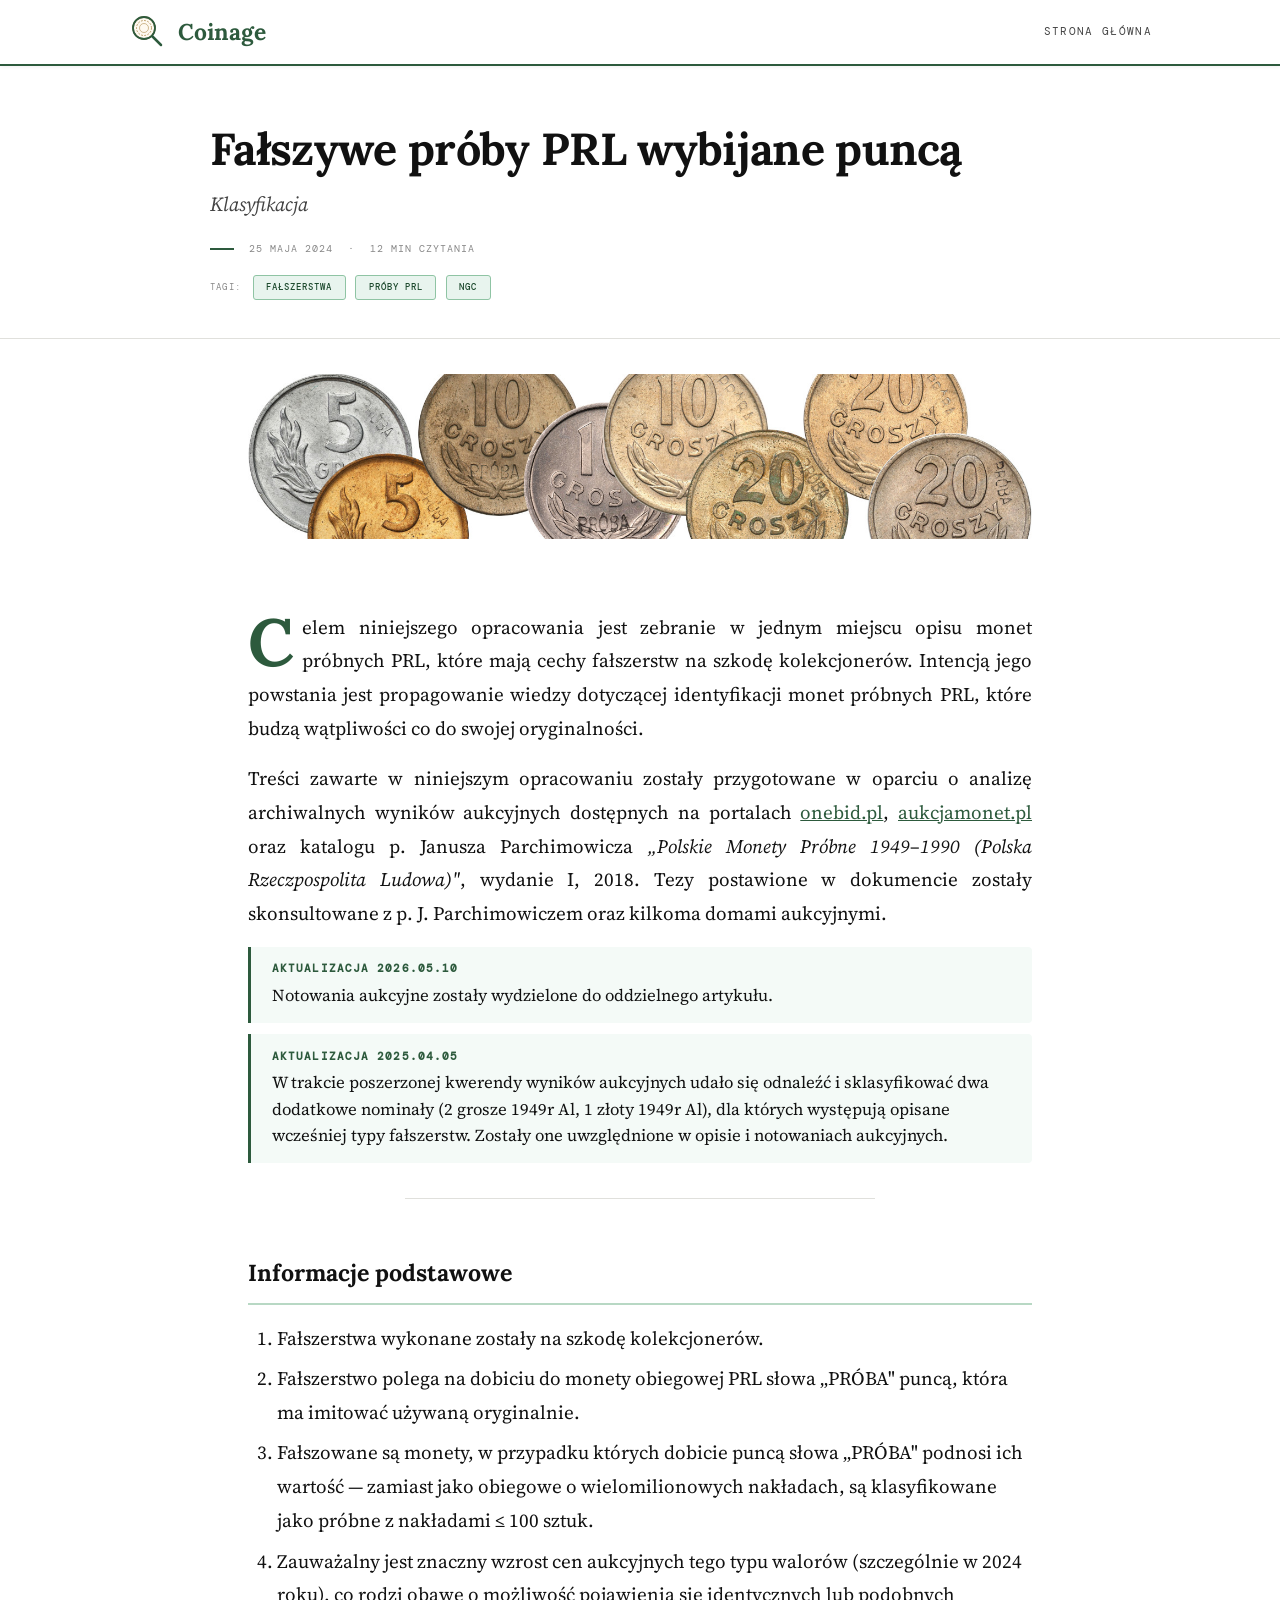
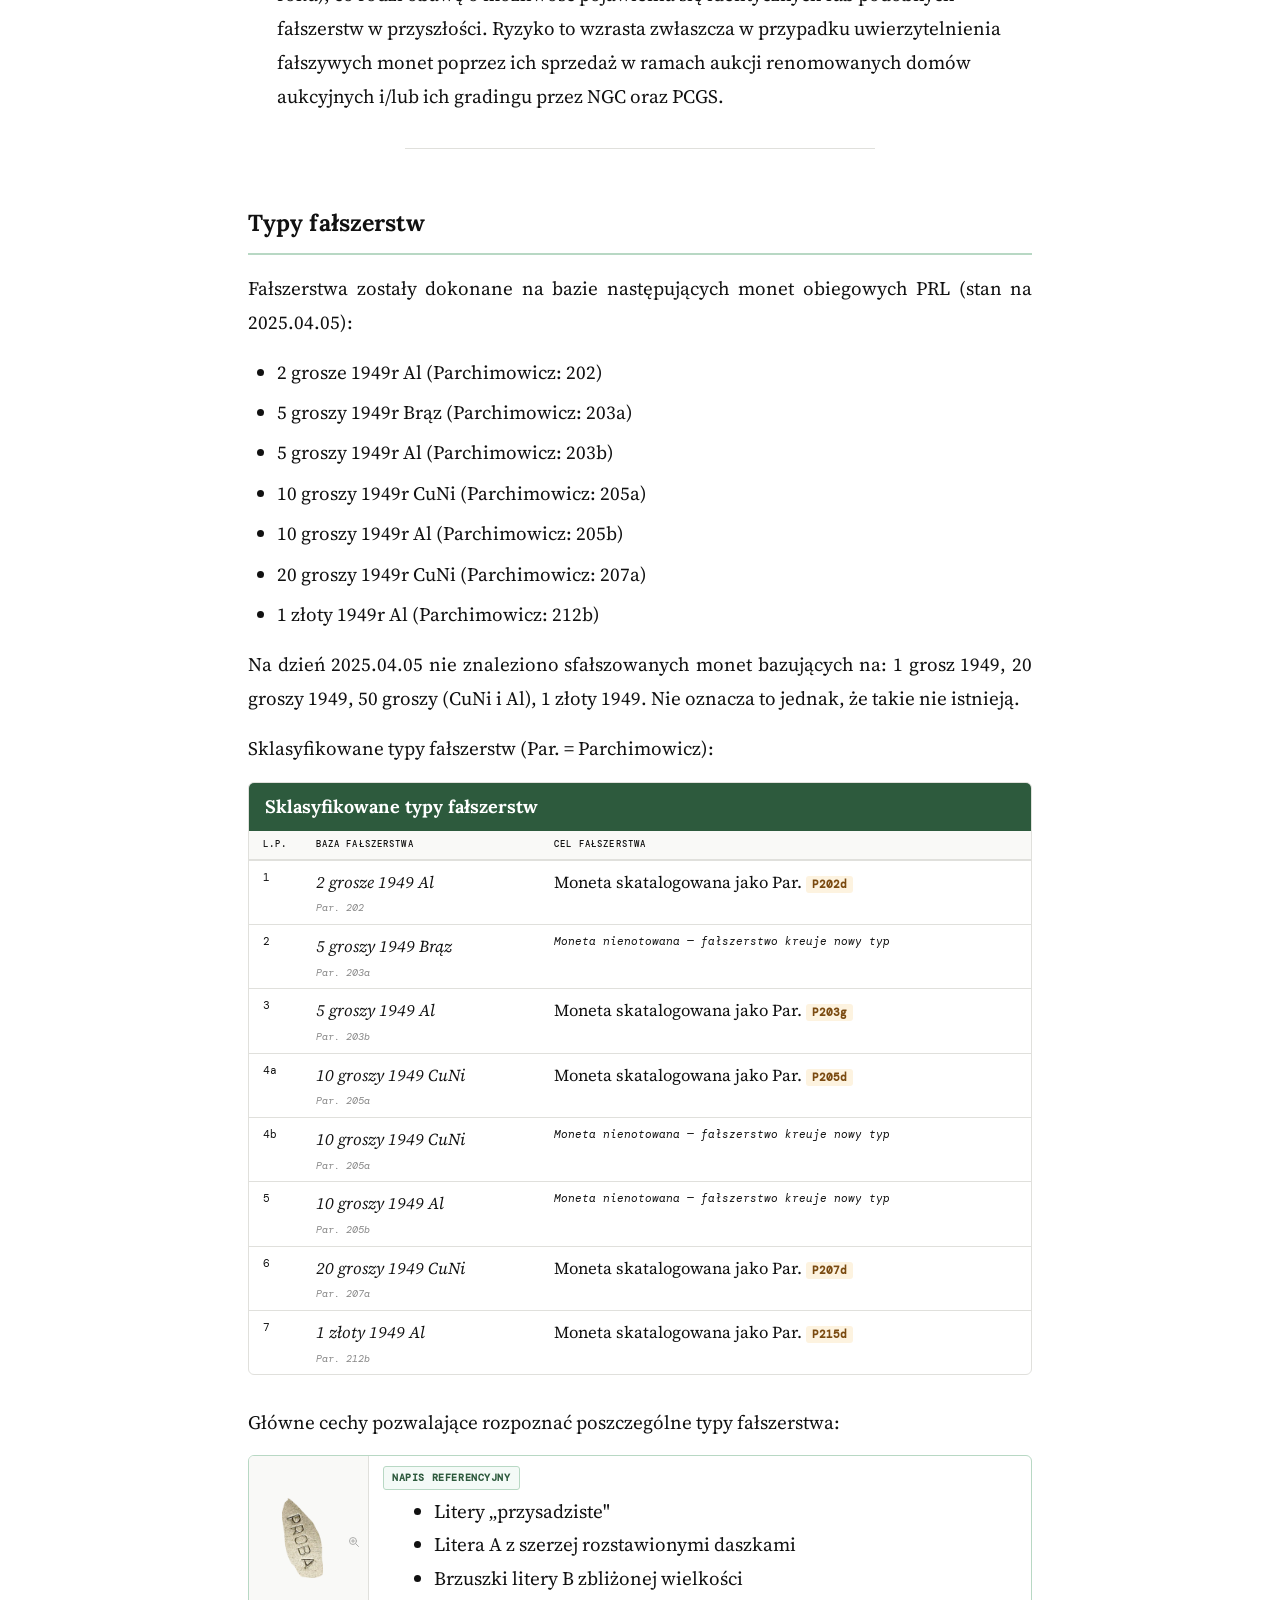
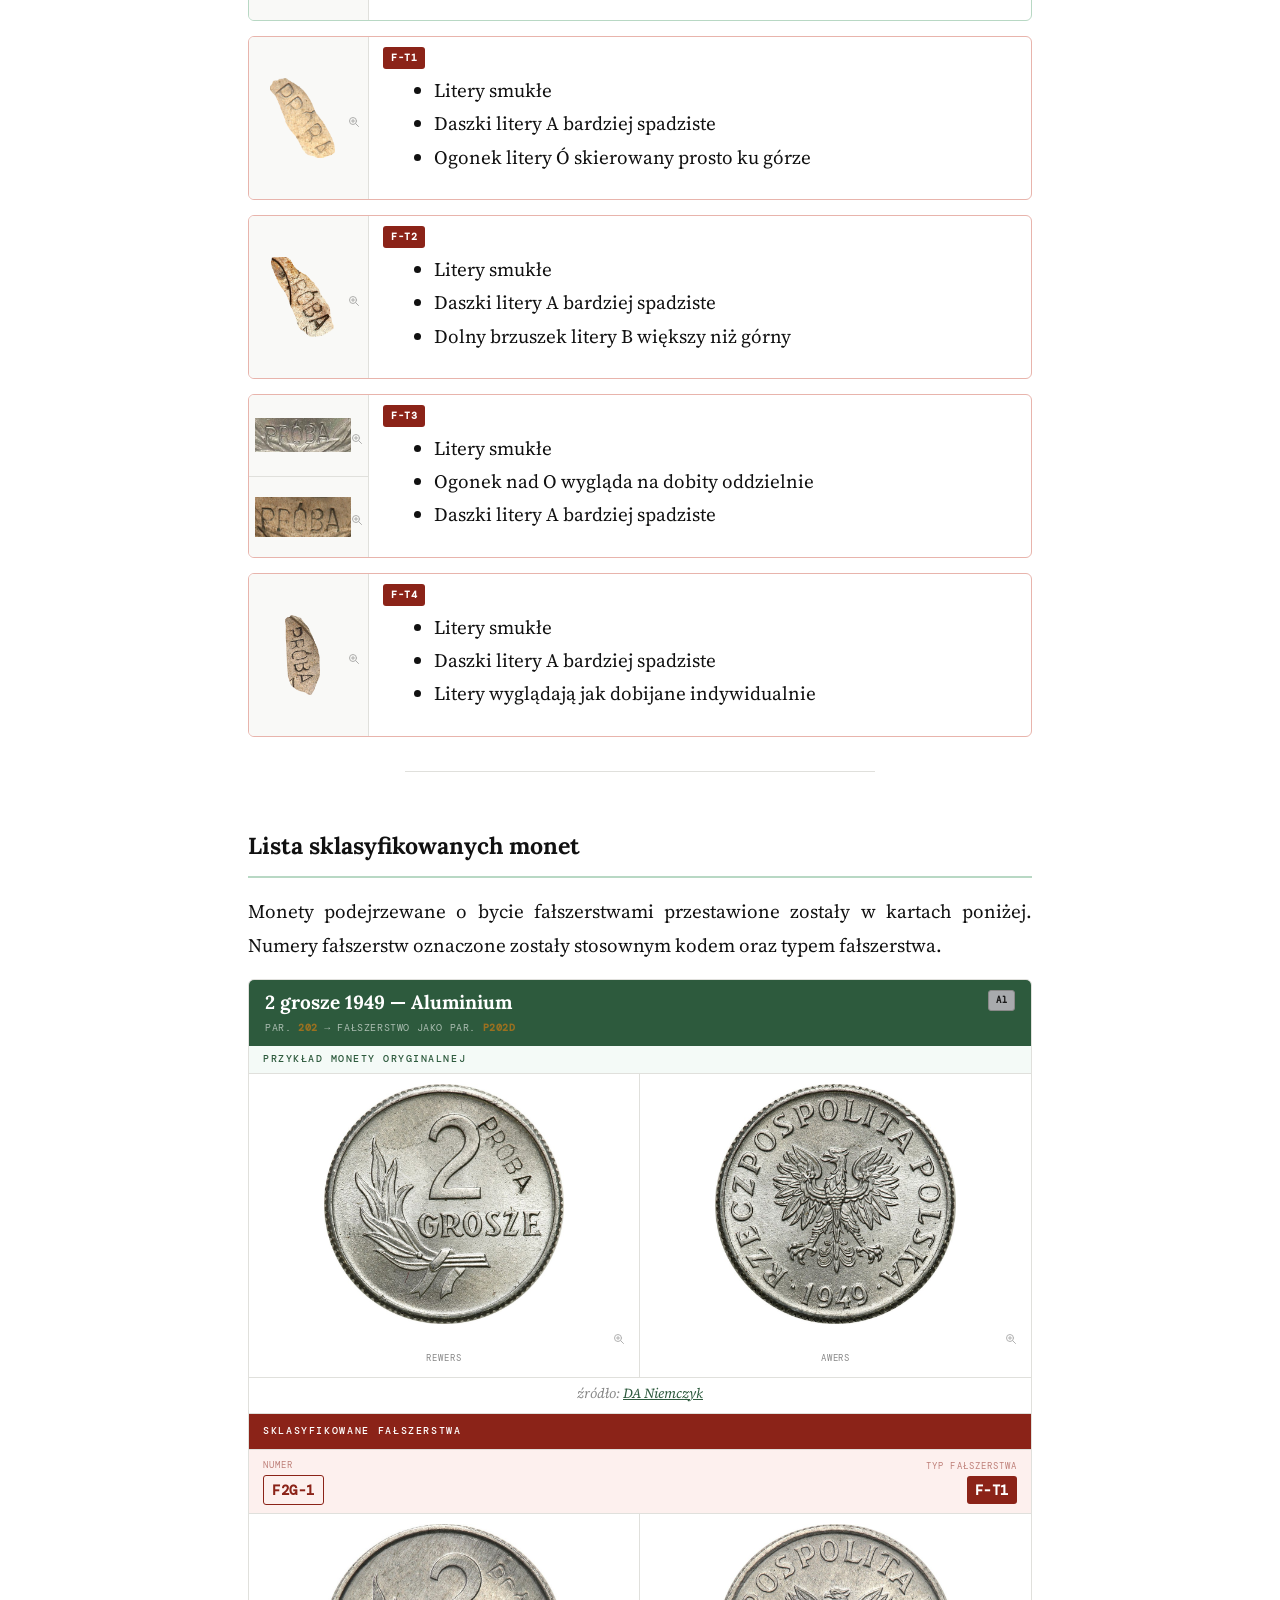
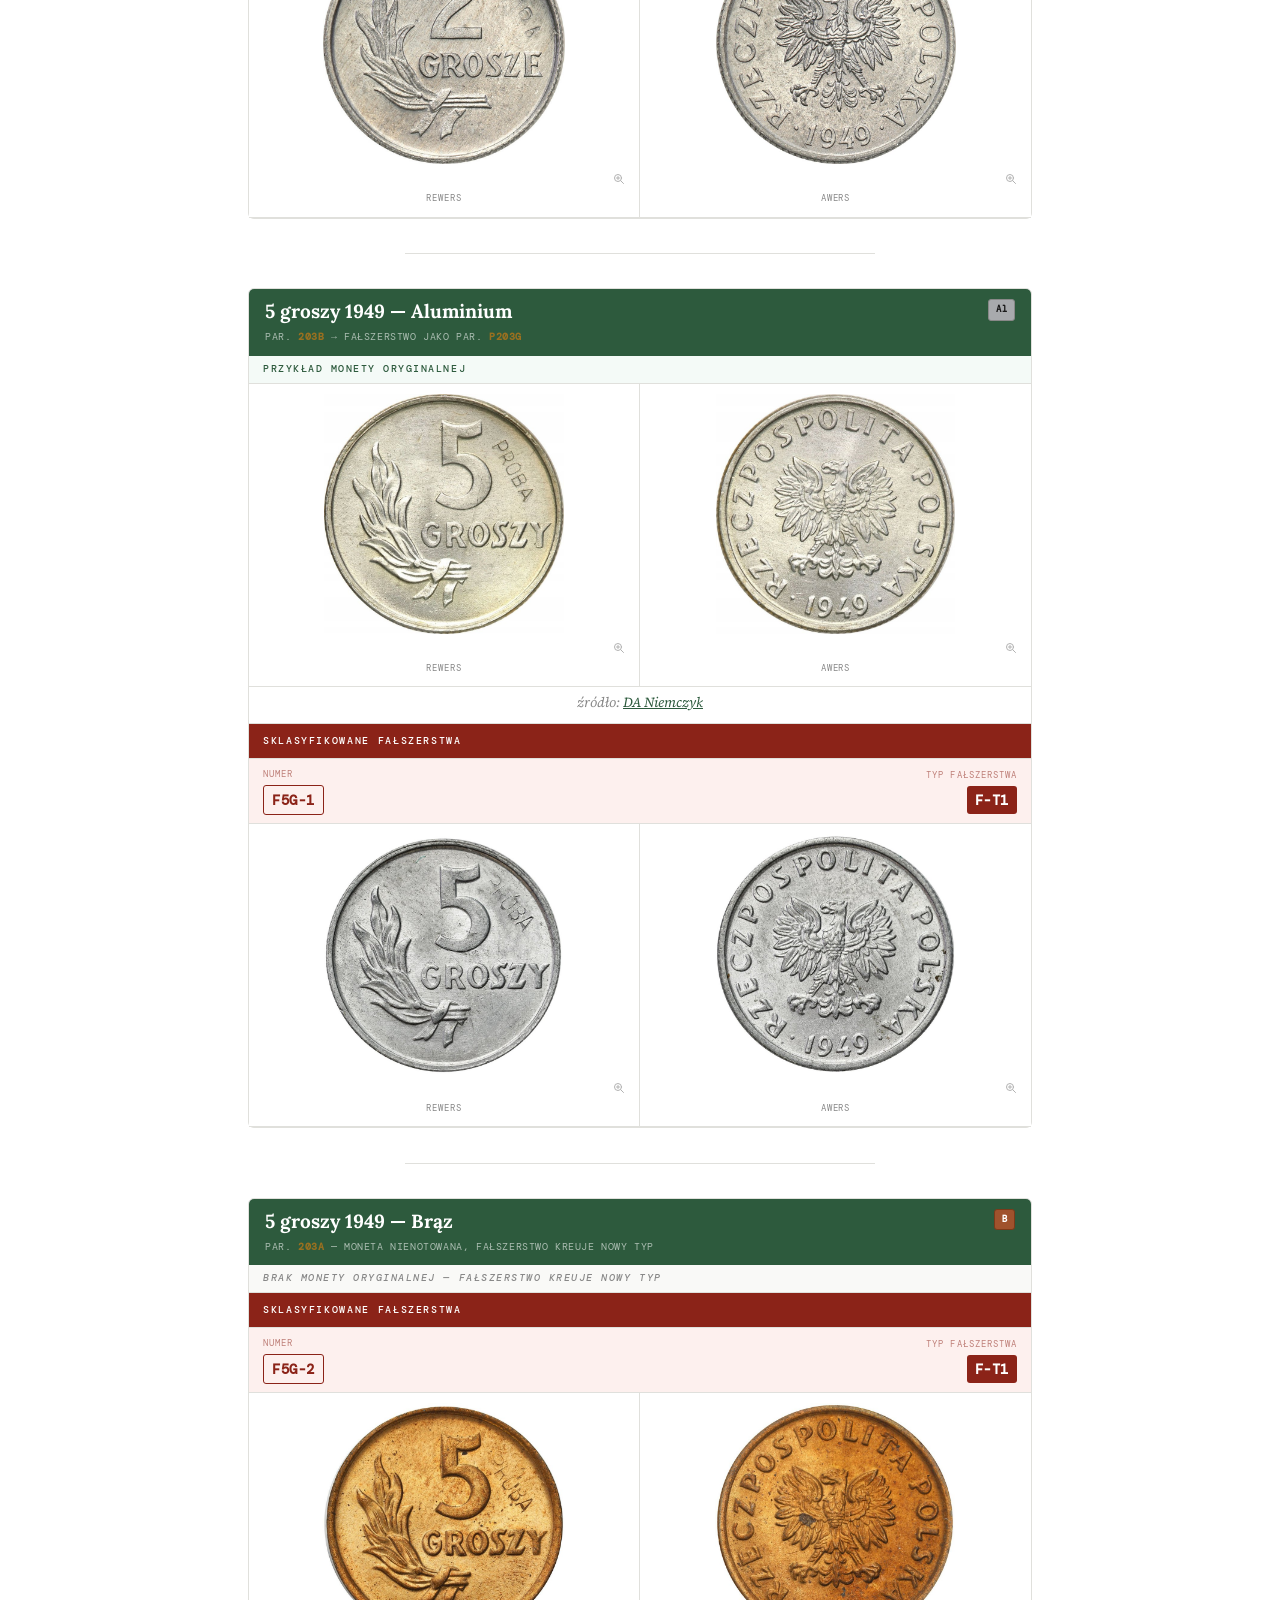
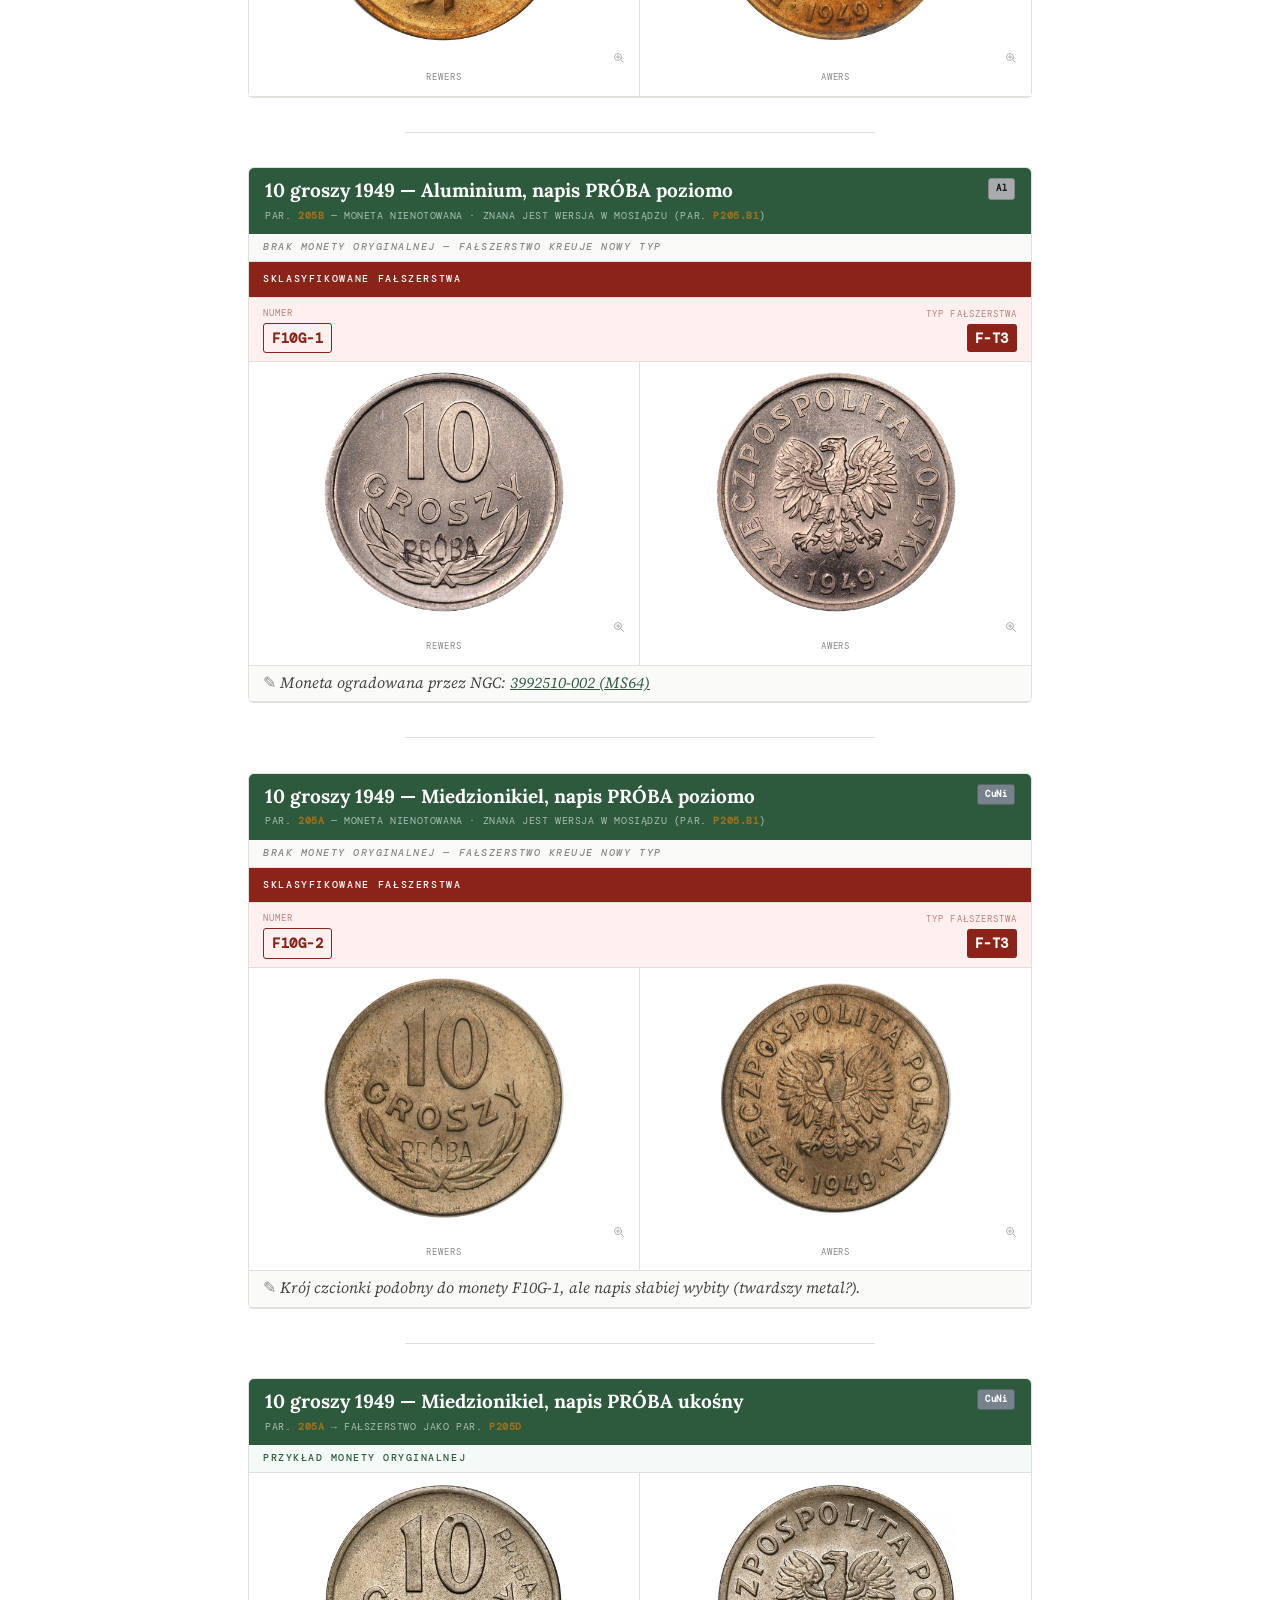
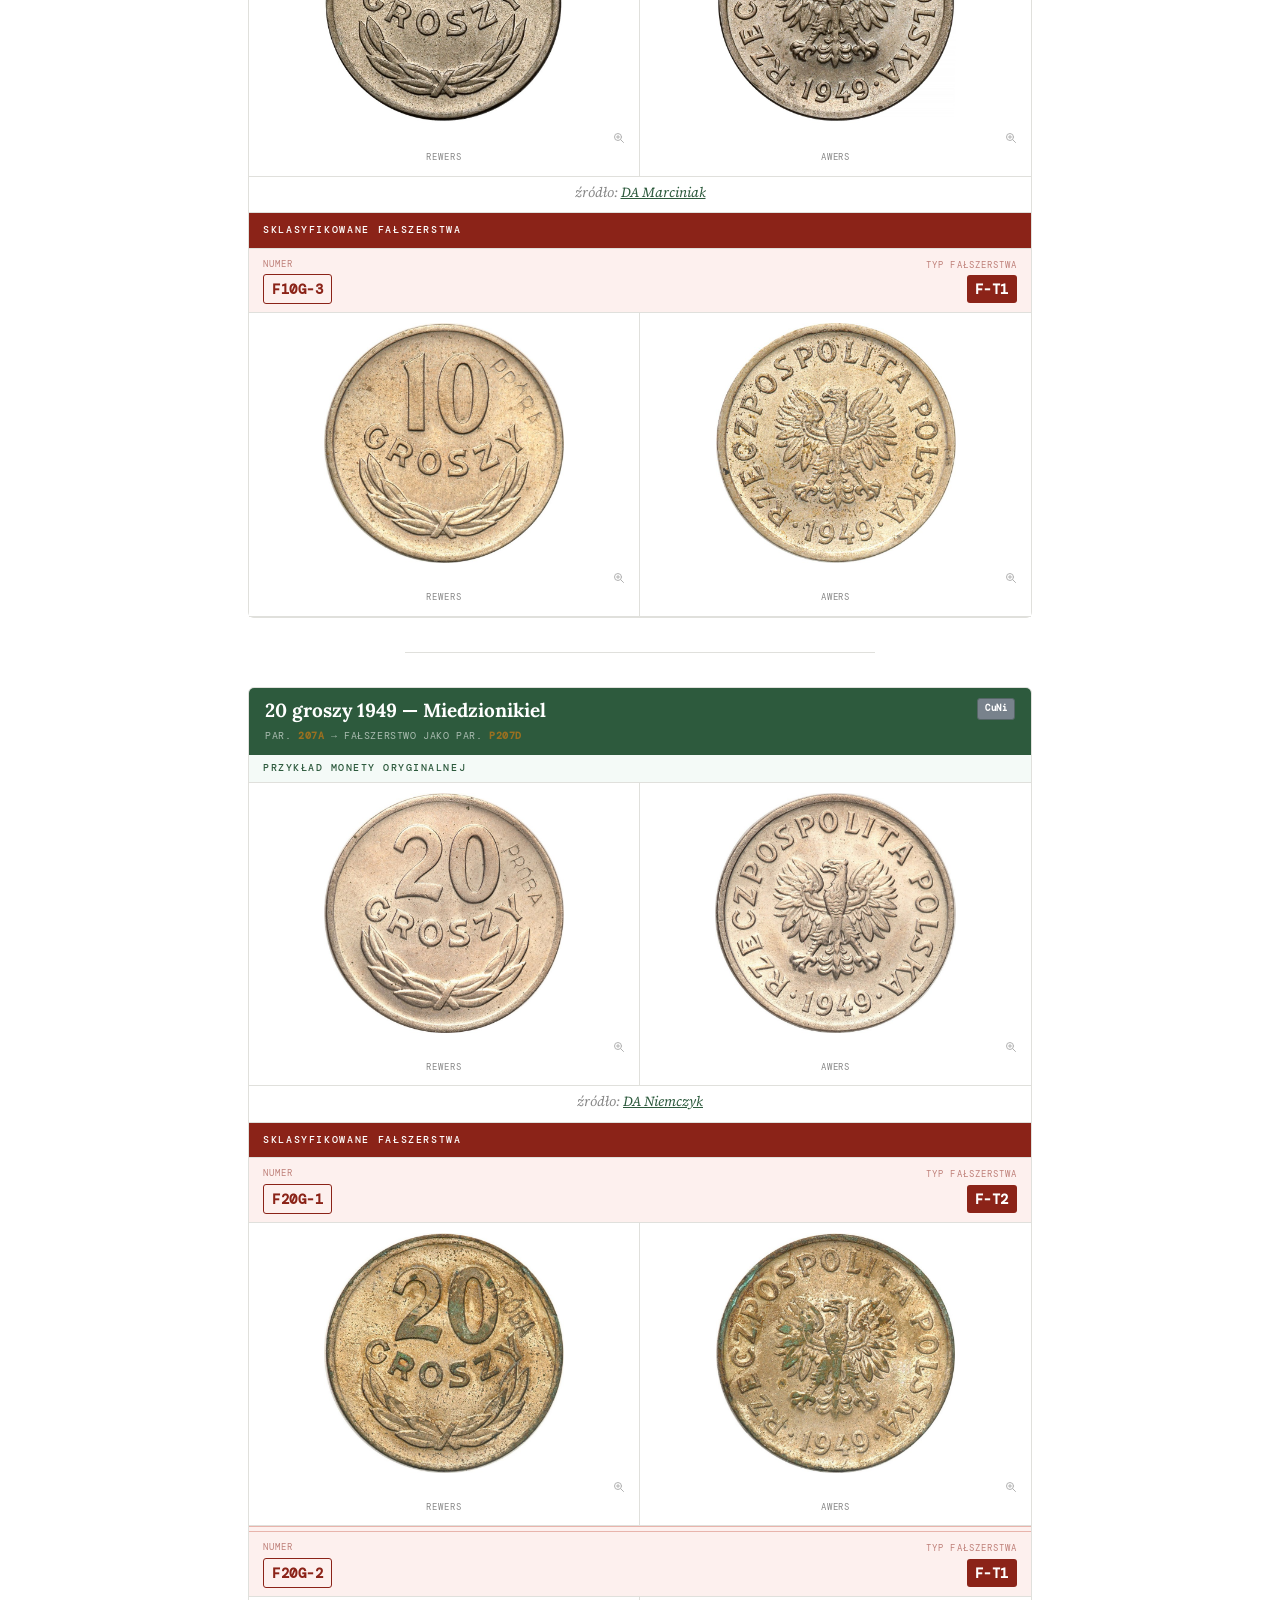
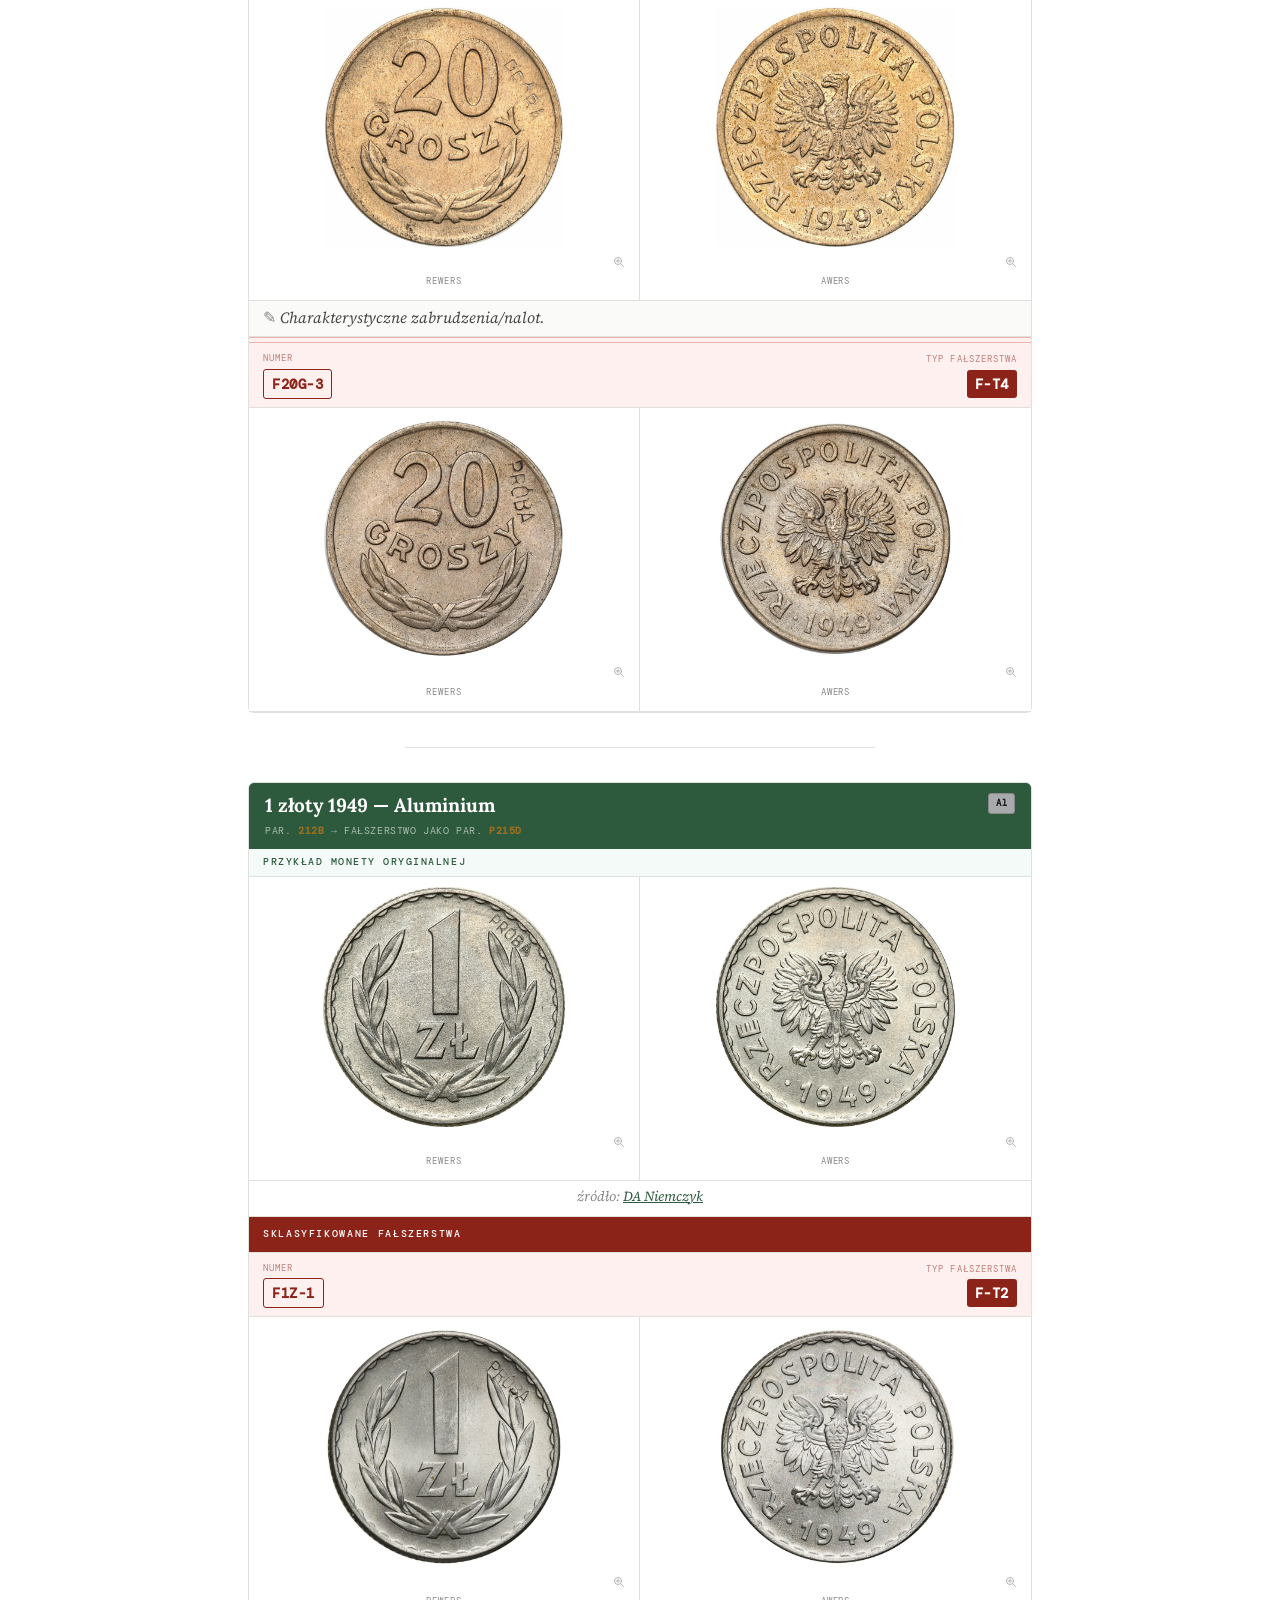
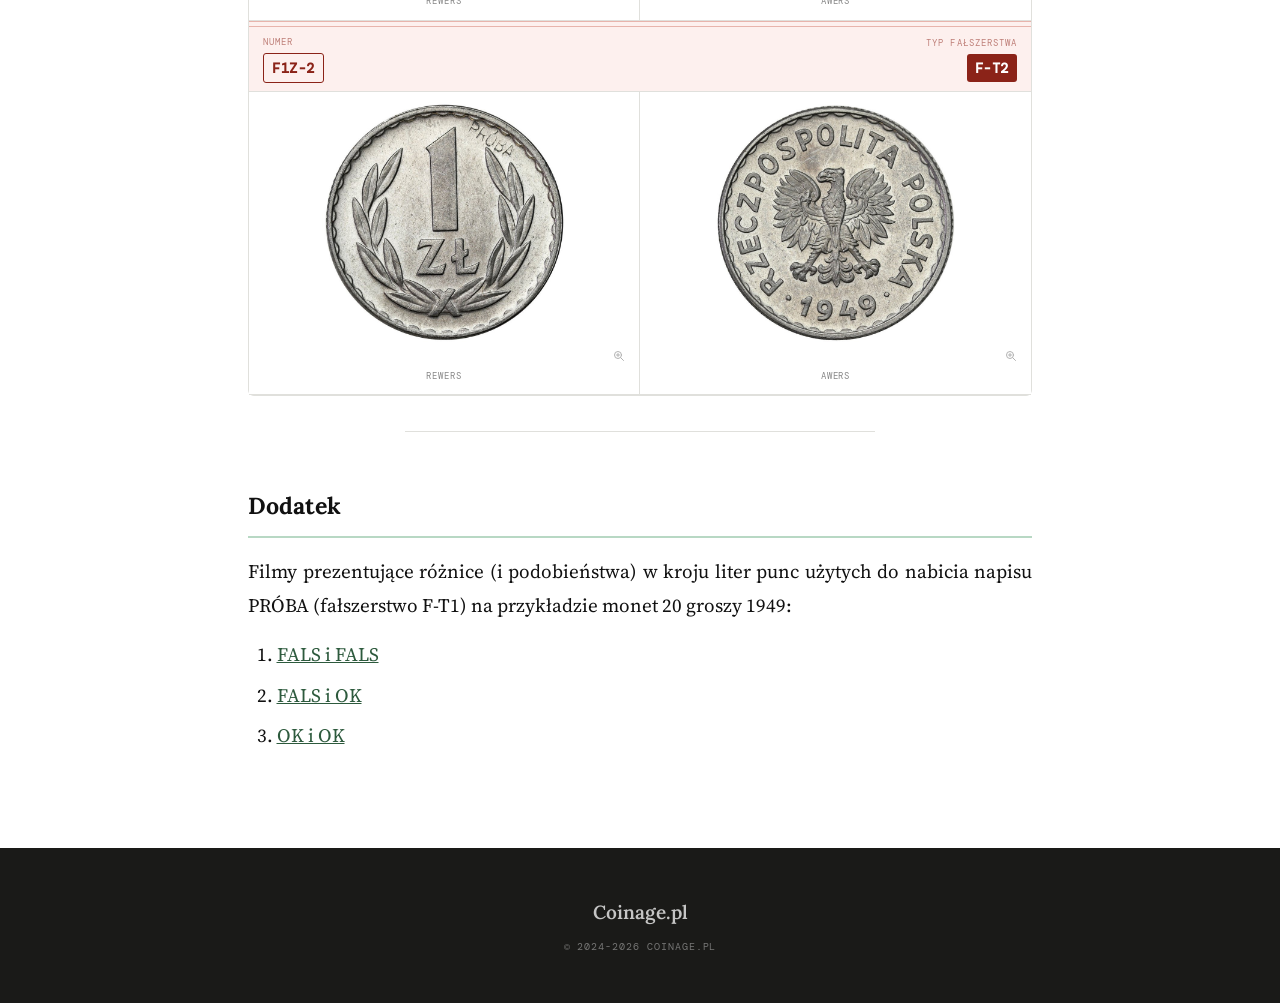
==== commit bd956e23: "fix - deleted styles" ====
--- a/coinage-blog/2024-05-25-falszerstwa-monet-probnych-prl-napis-proba-wybijany-punca/index.html
+++ b/coinage-blog/2024-05-25-falszerstwa-monet-probnych-prl-napis-proba-wybijany-punca/index.html
@@ -9,12 +9,84 @@
 <link rel="preconnect" href="https://fonts.googleapis.com">
 <link rel="preconnect" href="https://fonts.gstatic.com" crossorigin>
 <link href="https://fonts.googleapis.com/css2?family=Lora:ital,wght@0,400;0,600;0,700;1,400;1,600&family=Source+Serif+4:ital,opsz,wght@0,8..60,400;0,8..60,600;1,8..60,400&family=DM+Mono:wght@400&display=swap" rel="stylesheet">
-<link rel="stylesheet" href="/coinage-blog/css/base.css">
-<link rel="stylesheet" href="/coinage-blog/css/article.css">
+<link rel="stylesheet" href="../css/base.css">
+<link rel="stylesheet" href="../css/article.css">
 <!-- Analytics: uncomment after GoatCounter setup
 <script data-goatcounter="https://TWOJA-NAZWA.goatcounter.com/count"
         async src="//gc.zgo.at/count.js"></script>
 -->
+<style>
+/* ── KARTY MONET ── */
+.coin-card{border:1px solid var(--rule);border-radius:6px;overflow:visible;font-family:var(--serif);margin-bottom:1.6rem}
+.coin-header{background:var(--green);padding:10px 16px;display:flex;justify-content:space-between;align-items:flex-start;gap:10px;border-radius:5px 5px 0 0}
+.coin-header-title{font-family:var(--heading);font-size:1rem;font-weight:700;color:#fff;line-height:1.3}
+.coin-header-meta{font-family:var(--mono);font-size:.52rem;color:rgba(255,255,255,.6);letter-spacing:.06em;text-transform:uppercase;margin-top:4px}
+.catnum{color:var(--gold);font-weight:700}
+.cc-sec-label{font-family:var(--mono);font-size:.5rem;letter-spacing:.16em;text-transform:uppercase;font-weight:500;padding:5px 14px;border-bottom:1px solid var(--rule)}
+.cc-sec-label.orig{color:var(--green);background:var(--green-lt)}
+.cc-sec-label.fake{background:var(--red);color:#fff;font-size:.54rem;padding:8px 14px}
+.cc-sec-label.no-orig{color:var(--text-faint);background:#f9f9f7;font-style:italic}
+.coin-row{display:grid;grid-template-columns:1fr 1fr;border-bottom:1px solid var(--rule);background:#fff}
+.coin-img-cell{padding:10px 14px;text-align:center}
+.coin-img-cell:first-child{border-right:1px solid var(--rule)}
+.coin-img-cell img{max-height:240px;width:auto;margin:0 auto;cursor:zoom-in}
+.img-label{font-family:var(--mono);font-size:.46rem;color:var(--text-faint);letter-spacing:.1em;text-transform:uppercase;margin-top:5px}
+.coin-src{font-size:.73rem;font-style:italic;color:var(--text-faint);text-align:center;padding:4px 14px 7px;border-bottom:1px solid var(--rule);background:#fff}
+.fake-meta{display:flex;align-items:center;justify-content:space-between;padding:8px 14px;border-bottom:1px solid var(--rule);background:var(--red-bg)}
+.fake-meta-left{display:flex;flex-direction:column;gap:2px}
+.fake-meta-right{display:flex;flex-direction:column;gap:2px;align-items:flex-end}
+.meta-label{font-family:var(--mono);font-size:.46rem;letter-spacing:.12em;text-transform:uppercase;color:rgba(139,35,24,.55)}
+.badge-num{font-family:var(--mono);font-size:.72rem;font-weight:700;color:var(--red);border:1.5px solid var(--red);border-radius:3px;padding:2px 8px;letter-spacing:.04em;display:inline-block}
+.badge-type{font-family:var(--mono);font-size:.72rem;font-weight:700;background:var(--red);color:#fff;border-radius:3px;padding:2px 8px;letter-spacing:.04em;display:inline-block}
+.fake-note{font-size:.82rem;font-style:italic;color:var(--text-dim);padding:5px 14px 6px;border-bottom:1px solid var(--rule);background:#fafaf8;line-height:1.55}
+.fake-note::before{content:"✎ ";font-style:normal;color:var(--text-faint)}
+.sec-sep{height:6px;background:var(--red-bg);border-bottom:1px solid var(--red-bdr);border-top:1px solid var(--red-bdr)}
+/* TABELA BAZA→CEL */
+.tbl-wrap{border:1px solid var(--rule);border-radius:6px;overflow:hidden;margin-bottom:1.6rem}
+.tbl-head{background:var(--green);padding:8px 16px;font-family:var(--heading);font-size:.95rem;font-weight:700;color:#fff}
+table.baza{width:100%;border-collapse:collapse;font-family:var(--serif);font-size:.88rem}
+table.baza th{font-family:var(--mono);font-size:.46rem;letter-spacing:.13em;text-transform:uppercase;color:var(--text);padding:6px 14px;border-bottom:2px solid var(--rule);text-align:left;background:#f9f9f7;font-weight:500}
+table.baza td{padding:7px 14px;border-bottom:1px solid var(--rule);vertical-align:top;color:var(--text)}
+table.baza tr:last-child td{border-bottom:none}
+table.baza tr:hover td{background:#fafaf8}
+.td-num{font-family:var(--mono);font-size:.58rem;color:var(--text-faint);white-space:nowrap}
+.td-baza{font-style:italic}
+.par-ref{font-family:var(--mono);font-size:.52rem;color:var(--text-faint);display:block;margin-top:2px}
+.par-num{font-family:var(--mono);font-size:.6rem;font-weight:700;background:#fdf3e0;color:#7a4a10;border-radius:3px;padding:1px 6px}
+.no-orig-cell{font-family:var(--mono);font-size:.58rem;color:var(--text-faint);font-style:italic}
+/* PUNCA CARDS */
+.punca-card{border:1px solid var(--rule);border-radius:6px;overflow:hidden;margin-bottom:.8rem;display:grid;grid-template-columns:120px 1fr;background:#fff}
+.punca-card.ref-card{border-color:var(--green-bdr)}
+.punca-card.fake-card{border-color:var(--red-bdr)}
+.punca-img{background:#f9f9f7;display:flex;align-items:center;justify-content:center;border-right:1px solid var(--rule);min-height:90px;padding:8px}
+.punca-img img{max-height:80px;width:auto;margin:0 auto;cursor:zoom-in}
+.punca-img-double{display:flex;flex-direction:column;background:#f9f9f7;border-right:1px solid var(--rule)}
+.punca-img-double div{display:flex;align-items:center;justify-content:center;padding:8px 12px;flex:1}
+.punca-img-double div:first-child{border-bottom:1px solid var(--rule)}
+.punca-img-double img{max-height:56px;max-width:96px;width:auto;object-fit:contain;cursor:zoom-in}
+.punca-body{padding:10px 14px}
+.punca-badge-row{display:flex;align-items:center;gap:8px;margin-bottom:6px}
+.punca-badge-ref{font-family:var(--mono);font-size:.52rem;font-weight:700;background:var(--green-lt);color:var(--green);border:1px solid var(--green-bdr);border-radius:3px;padding:2px 8px;letter-spacing:.06em;text-transform:uppercase}
+.punca-badge-type{font-family:var(--mono);font-size:.52rem;font-weight:700;background:var(--red);color:#fff;border-radius:3px;padding:2px 8px;letter-spacing:.06em}
+.punca-desc{font-size:.82rem;color:var(--text);line-height:1.65;margin:0;padding-left:1.2rem}
+.punca-desc li{margin-bottom:2px}
+/* LIGHTBOX */
+.lightbox{display:none;position:fixed;top:0;left:0;width:100%;height:100%;background:rgba(0,0,0,.88);z-index:9999;align-items:center;justify-content:center;cursor:zoom-out}
+.lightbox img{max-width:92%;max-height:92vh;border-radius:4px;box-shadow:0 4px 32px rgba(0,0,0,.6)}
+/* ZOOM */
+.zoom-hint{display:block;text-align:right;margin-top:3px;line-height:1;cursor:zoom-in}
+.zoom-hint svg{width:12px;height:12px;opacity:.32;vertical-align:middle;transition:opacity .15s}
+.zoom-hint:hover svg{opacity:.7}
+hr.section-hr{border:none;border-top:1px solid var(--rule);width:60%;margin:1.8rem auto}
+.sec-title{font-family:var(--heading);font-size:.95rem;font-weight:700;color:var(--text);margin:0 0 .8rem;padding-bottom:.5rem;border-bottom:2px solid var(--green-bdr)}
+.update-box ul{margin:.2rem 0 0 1.1rem;padding:0}
+.update-box ul li{font-size:.88rem;line-height:1.6}
+.updates-older summary{font-family:var(--mono);font-size:.52rem;letter-spacing:.1em;text-transform:uppercase;color:var(--green);cursor:pointer;user-select:none;padding:.35rem 0;display:inline-flex;align-items:center;gap:.4rem;list-style:none}
+.updates-older summary::-webkit-details-marker{display:none}
+.updates-older summary::before{content:'▶';font-size:.5rem;transition:transform .2s;display:inline-block}
+.updates-older[open] summary::before{transform:rotate(90deg)}
+@media(max-width:640px){.coin-card .coin-row{grid-template-columns:1fr}}
+</style>
 </head>
 <body>
 
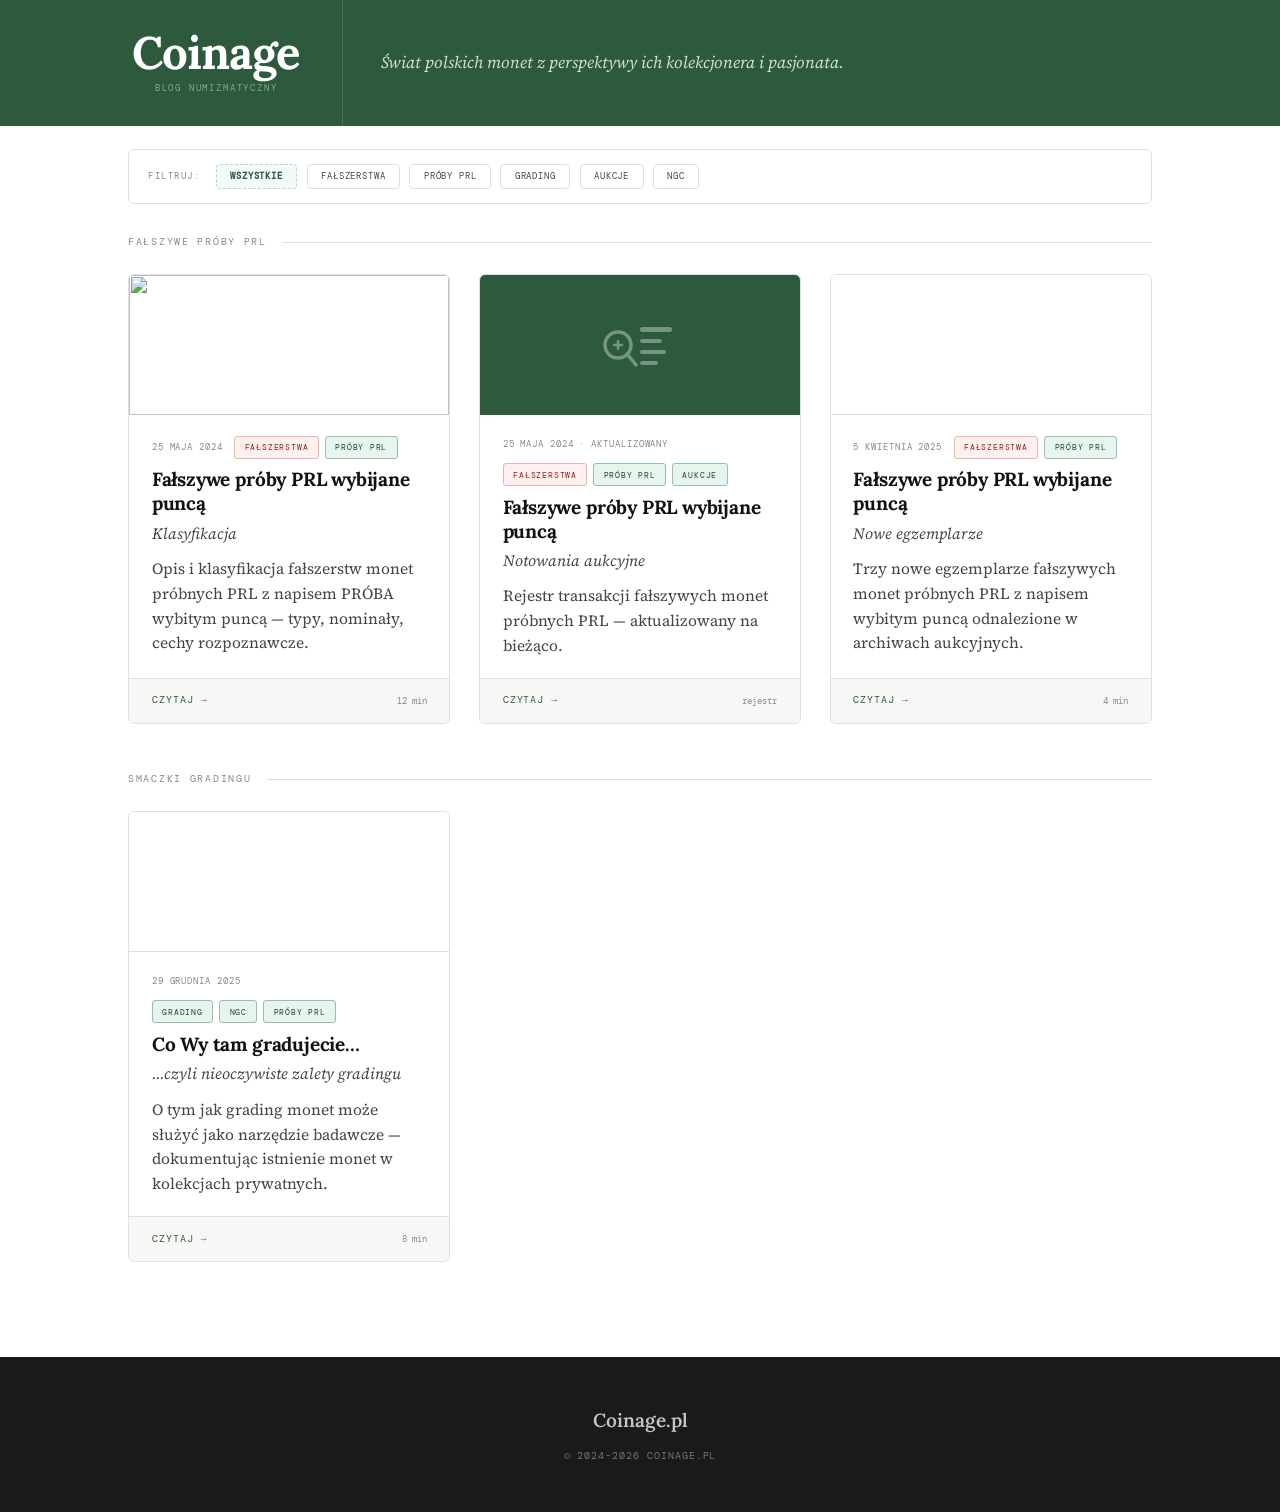
==== commit 0f8a2ab2: "enabled goatcounter" ====
--- a/coinage-blog/2024-05-25-falszerstwa-monet-probnych-prl-napis-proba-wybijany-punca/index.html
+++ b/coinage-blog/2024-05-25-falszerstwa-monet-probnych-prl-napis-proba-wybijany-punca/index.html
@@ -3,742 +3,168 @@
 <head>
 <meta charset="UTF-8">
 <meta name="viewport" content="width=device-width, initial-scale=1.0">
-<title>Fałszywe próby PRL wybijane puncą — Klasyfikacja — Coinage</title>
-<meta name="description" content="Opis i klasyfikacja fałszerstw monet próbnych PRL z napisem PRÓBA wybitym puncą — typy, nominały, cechy rozpoznawcze.">
-<link rel="canonical" href="https://szelmo.github.io/coinage-blog/2024-05-25-falszerstwa-monet-probnych-prl-napis-proba-wybijany-punca/">
+<title>Coinage — Blog numizmatyczny</title>
+<meta name="description" content="Świat polskich monet z perspektywy kolekcjonera i pasjonata. Opracowania, klasyfikacje i rejestry aukcyjne monet próbnych PRL.">
+<link rel="canonical" href="https://szelmo.github.io/coinage-blog/">
 <link rel="preconnect" href="https://fonts.googleapis.com">
 <link rel="preconnect" href="https://fonts.gstatic.com" crossorigin>
 <link href="https://fonts.googleapis.com/css2?family=Lora:ital,wght@0,400;0,600;0,700;1,400;1,600&family=Source+Serif+4:ital,opsz,wght@0,8..60,400;0,8..60,600;1,8..60,400&family=DM+Mono:wght@400&display=swap" rel="stylesheet">
-<link rel="stylesheet" href="../css/base.css">
-<link rel="stylesheet" href="../css/article.css">
-<!-- Analytics: uncomment after GoatCounter setup
-<script data-goatcounter="https://TWOJA-NAZWA.goatcounter.com/count"
+<link rel="stylesheet" href="./css/base.css">
+<link rel="stylesheet" href="./css/index.css">
+<script data-goatcounter="https://coinage-blog.goatcounter.com/count"
         async src="//gc.zgo.at/count.js"></script>
--->
-<style>
-/* ── KARTY MONET ── */
-.coin-card{border:1px solid var(--rule);border-radius:6px;overflow:visible;font-family:var(--serif);margin-bottom:1.6rem}
-.coin-header{background:var(--green);padding:10px 16px;display:flex;justify-content:space-between;align-items:flex-start;gap:10px;border-radius:5px 5px 0 0}
-.coin-header-title{font-family:var(--heading);font-size:1rem;font-weight:700;color:#fff;line-height:1.3}
-.coin-header-meta{font-family:var(--mono);font-size:.52rem;color:rgba(255,255,255,.6);letter-spacing:.06em;text-transform:uppercase;margin-top:4px}
-.catnum{color:var(--gold);font-weight:700}
-.cc-sec-label{font-family:var(--mono);font-size:.5rem;letter-spacing:.16em;text-transform:uppercase;font-weight:500;padding:5px 14px;border-bottom:1px solid var(--rule)}
-.cc-sec-label.orig{color:var(--green);background:var(--green-lt)}
-.cc-sec-label.fake{background:var(--red);color:#fff;font-size:.54rem;padding:8px 14px}
-.cc-sec-label.no-orig{color:var(--text-faint);background:#f9f9f7;font-style:italic}
-.coin-row{display:grid;grid-template-columns:1fr 1fr;border-bottom:1px solid var(--rule);background:#fff}
-.coin-img-cell{padding:10px 14px;text-align:center}
-.coin-img-cell:first-child{border-right:1px solid var(--rule)}
-.coin-img-cell img{max-height:240px;width:auto;margin:0 auto;cursor:zoom-in}
-.img-label{font-family:var(--mono);font-size:.46rem;color:var(--text-faint);letter-spacing:.1em;text-transform:uppercase;margin-top:5px}
-.coin-src{font-size:.73rem;font-style:italic;color:var(--text-faint);text-align:center;padding:4px 14px 7px;border-bottom:1px solid var(--rule);background:#fff}
-.fake-meta{display:flex;align-items:center;justify-content:space-between;padding:8px 14px;border-bottom:1px solid var(--rule);background:var(--red-bg)}
-.fake-meta-left{display:flex;flex-direction:column;gap:2px}
-.fake-meta-right{display:flex;flex-direction:column;gap:2px;align-items:flex-end}
-.meta-label{font-family:var(--mono);font-size:.46rem;letter-spacing:.12em;text-transform:uppercase;color:rgba(139,35,24,.55)}
-.badge-num{font-family:var(--mono);font-size:.72rem;font-weight:700;color:var(--red);border:1.5px solid var(--red);border-radius:3px;padding:2px 8px;letter-spacing:.04em;display:inline-block}
-.badge-type{font-family:var(--mono);font-size:.72rem;font-weight:700;background:var(--red);color:#fff;border-radius:3px;padding:2px 8px;letter-spacing:.04em;display:inline-block}
-.fake-note{font-size:.82rem;font-style:italic;color:var(--text-dim);padding:5px 14px 6px;border-bottom:1px solid var(--rule);background:#fafaf8;line-height:1.55}
-.fake-note::before{content:"✎ ";font-style:normal;color:var(--text-faint)}
-.sec-sep{height:6px;background:var(--red-bg);border-bottom:1px solid var(--red-bdr);border-top:1px solid var(--red-bdr)}
-/* TABELA BAZA→CEL */
-.tbl-wrap{border:1px solid var(--rule);border-radius:6px;overflow:hidden;margin-bottom:1.6rem}
-.tbl-head{background:var(--green);padding:8px 16px;font-family:var(--heading);font-size:.95rem;font-weight:700;color:#fff}
-table.baza{width:100%;border-collapse:collapse;font-family:var(--serif);font-size:.88rem}
-table.baza th{font-family:var(--mono);font-size:.46rem;letter-spacing:.13em;text-transform:uppercase;color:var(--text);padding:6px 14px;border-bottom:2px solid var(--rule);text-align:left;background:#f9f9f7;font-weight:500}
-table.baza td{padding:7px 14px;border-bottom:1px solid var(--rule);vertical-align:top;color:var(--text)}
-table.baza tr:last-child td{border-bottom:none}
-table.baza tr:hover td{background:#fafaf8}
-.td-num{font-family:var(--mono);font-size:.58rem;color:var(--text-faint);white-space:nowrap}
-.td-baza{font-style:italic}
-.par-ref{font-family:var(--mono);font-size:.52rem;color:var(--text-faint);display:block;margin-top:2px}
-.par-num{font-family:var(--mono);font-size:.6rem;font-weight:700;background:#fdf3e0;color:#7a4a10;border-radius:3px;padding:1px 6px}
-.no-orig-cell{font-family:var(--mono);font-size:.58rem;color:var(--text-faint);font-style:italic}
-/* PUNCA CARDS */
-.punca-card{border:1px solid var(--rule);border-radius:6px;overflow:hidden;margin-bottom:.8rem;display:grid;grid-template-columns:120px 1fr;background:#fff}
-.punca-card.ref-card{border-color:var(--green-bdr)}
-.punca-card.fake-card{border-color:var(--red-bdr)}
-.punca-img{background:#f9f9f7;display:flex;align-items:center;justify-content:center;border-right:1px solid var(--rule);min-height:90px;padding:8px}
-.punca-img img{max-height:80px;width:auto;margin:0 auto;cursor:zoom-in}
-.punca-img-double{display:flex;flex-direction:column;background:#f9f9f7;border-right:1px solid var(--rule)}
-.punca-img-double div{display:flex;align-items:center;justify-content:center;padding:8px 12px;flex:1}
-.punca-img-double div:first-child{border-bottom:1px solid var(--rule)}
-.punca-img-double img{max-height:56px;max-width:96px;width:auto;object-fit:contain;cursor:zoom-in}
-.punca-body{padding:10px 14px}
-.punca-badge-row{display:flex;align-items:center;gap:8px;margin-bottom:6px}
-.punca-badge-ref{font-family:var(--mono);font-size:.52rem;font-weight:700;background:var(--green-lt);color:var(--green);border:1px solid var(--green-bdr);border-radius:3px;padding:2px 8px;letter-spacing:.06em;text-transform:uppercase}
-.punca-badge-type{font-family:var(--mono);font-size:.52rem;font-weight:700;background:var(--red);color:#fff;border-radius:3px;padding:2px 8px;letter-spacing:.06em}
-.punca-desc{font-size:.82rem;color:var(--text);line-height:1.65;margin:0;padding-left:1.2rem}
-.punca-desc li{margin-bottom:2px}
-/* LIGHTBOX */
-.lightbox{display:none;position:fixed;top:0;left:0;width:100%;height:100%;background:rgba(0,0,0,.88);z-index:9999;align-items:center;justify-content:center;cursor:zoom-out}
-.lightbox img{max-width:92%;max-height:92vh;border-radius:4px;box-shadow:0 4px 32px rgba(0,0,0,.6)}
-/* ZOOM */
-.zoom-hint{display:block;text-align:right;margin-top:3px;line-height:1;cursor:zoom-in}
-.zoom-hint svg{width:12px;height:12px;opacity:.32;vertical-align:middle;transition:opacity .15s}
-.zoom-hint:hover svg{opacity:.7}
-hr.section-hr{border:none;border-top:1px solid var(--rule);width:60%;margin:1.8rem auto}
-.sec-title{font-family:var(--heading);font-size:.95rem;font-weight:700;color:var(--text);margin:0 0 .8rem;padding-bottom:.5rem;border-bottom:2px solid var(--green-bdr)}
-.update-box ul{margin:.2rem 0 0 1.1rem;padding:0}
-.update-box ul li{font-size:.88rem;line-height:1.6}
-.updates-older summary{font-family:var(--mono);font-size:.52rem;letter-spacing:.1em;text-transform:uppercase;color:var(--green);cursor:pointer;user-select:none;padding:.35rem 0;display:inline-flex;align-items:center;gap:.4rem;list-style:none}
-.updates-older summary::-webkit-details-marker{display:none}
-.updates-older summary::before{content:'▶';font-size:.5rem;transition:transform .2s;display:inline-block}
-.updates-older[open] summary::before{transform:rotate(90deg)}
-@media(max-width:640px){.coin-card .coin-row{grid-template-columns:1fr}}
-</style>
 </head>
 <body>
 
-<header class="site-header">
-  <div class="header-inner">
-    <a href="/coinage-blog/" class="logo">
-      <svg width="40" height="40" viewBox="0 0 40 40" fill="none">
-        <circle cx="16" cy="16" r="11" fill="#fef9f0" stroke="#a07830" stroke-width="1.4"/>
-        <circle cx="16" cy="16" r="7.5" fill="none" stroke="#a07830" stroke-width=".7" stroke-dasharray="1.8 1.4"/>
-        <circle cx="16" cy="16" r="4.5" fill="none" stroke="#a07830" stroke-width=".5"/>
-        <line x1="24.5" y1="24.5" x2="33" y2="33" stroke="#2d5a3d" stroke-width="2.5" stroke-linecap="round"/>
-        <circle cx="16" cy="16" r="11" fill="none" stroke="#2d5a3d" stroke-width="1.8"/>
-      </svg>
-      <div class="logo-text">
-        <span class="logo-name">Coinage</span>
-        
+<div class="hero-c">
+  <div class="hero-c-inner">
+    <div class="hero-c-left">
+      <div class="hero-c-title">Coinage</div>
+      <div class="hero-c-sub">Blog numizmatyczny</div>
+    </div>
+    <div class="hero-c-right">
+      <div class="hero-c-desc">Świat polskich monet z perspektywy ich kolekcjonera i pasjonata.</div>
+    </div>
+  </div>
+</div>
+
+<main class="main">
+
+  <div class="filter-bar">
+    <span class="filter-bar-label">Filtruj:</span>
+    <span class="ftag ftag-all ftag-active" onclick="filterCards(this,'')">Wszystkie</span>
+    <span class="ftag ftag-red" onclick="filterCards(this,'Fałszerstwa')">Fałszerstwa</span>
+    <span class="ftag" onclick="filterCards(this,'Próby PRL')">Próby PRL</span>
+    <span class="ftag" onclick="filterCards(this,'Grading')">Grading</span>
+    <span class="ftag" onclick="filterCards(this,'Aukcje')">Aukcje</span>
+    <span class="ftag" onclick="filterCards(this,'NGC')">NGC</span>
+  </div>
+
+  <div class="section-label">Fałszywe próby PRL</div>
+  <div class="articles">
+
+    <a href="./2024-05-25-falszerstwa-monet-probnych-prl-napis-proba-wybijany-punca/" class="art-card" data-tags="Fałszerstwa,Próby PRL">
+      <div class="art-card-hero">
+        <img loading="lazy" src="./2024-05-25-falszerstwa-monet-probnych-prl-napis-proba-wybijany-punca/img/title.jpg" alt="" style="width:100%;height:140px;object-fit:cover" />
+      </div>
+      <div class="art-card-body">
+        <div class="art-card-meta">
+          <span class="art-card-date">25 maja 2024</span>
+          <div class="art-card-tags">
+            <span class="art-card-tag red">Fałszerstwa</span>
+            <span class="art-card-tag">Próby PRL</span>
+          </div>
+        </div>
+        <div class="art-card-title">Fałszywe próby PRL wybijane puncą</div>
+        <div class="art-card-subtitle">Klasyfikacja</div>
+        <p class="art-card-excerpt">Opis i klasyfikacja fałszerstw monet próbnych PRL z napisem PRÓBA wybitym puncą — typy, nominały, cechy rozpoznawcze.</p>
+      </div>
+      <div class="art-card-footer">
+        <span class="art-card-readmore">Czytaj →</span>
+        <span class="art-card-readtime">12 min</span>
       </div>
     </a>
-    <nav class="site-nav">
-      <a href="/coinage-blog/">Strona główna</a>
-    </nav>
-  </div>
-</header>
 
-<article>
-  <div class="art-hdr">
-    <div class="art-hdr-inner">
-      <h1 class="art-title">Fałszywe próby PRL wybijane puncą</h1>
-      <p class="art-intro-sub">Klasyfikacja</p>
-      <div class="art-meta">
-        <span>25 maja 2024</span>
-        <span>·</span>
-        <span>12 min czytania</span>
+    <a href="./2024-05-25-falszerstwa-monet-probnych-prl-notowania-aukcyjne/" class="art-card" data-tags="Fałszerstwa,Próby PRL,Aukcje">
+      <div class="art-card-hero" style="background:var(--green)">
+        <svg width="80" height="64" viewBox="0 0 80 64" fill="none" opacity=".35">
+          <circle cx="18" cy="32" r="13" stroke="#fff" stroke-width="3.5" fill="none"/>
+          <line x1="28" y1="42" x2="36" y2="52" stroke="#fff" stroke-width="3.5" stroke-linecap="round"/>
+          <line x1="14" y1="32" x2="22" y2="32" stroke="#fff" stroke-width="2.5" stroke-linecap="round"/>
+          <line x1="18" y1="28" x2="18" y2="36" stroke="#fff" stroke-width="2.5" stroke-linecap="round"/>
+          <rect x="40" y="14" width="32" height="5" rx="2.5" fill="#fff"/>
+          <rect x="40" y="26" width="22" height="4" rx="2" fill="#fff"/>
+          <rect x="40" y="37" width="26" height="4" rx="2" fill="#fff"/>
+          <rect x="40" y="48" width="18" height="4" rx="2" fill="#fff"/>
+        </svg>
       </div>
-      <div class="art-cats">
-        <span class="art-cats-label">Tagi:</span>
-        <span class="art-cat">Fałszerstwa</span>
-        <span class="art-cat">Próby PRL</span>
-        <span class="art-cat">NGC</span>
+      <div class="art-card-body">
+        <div class="art-card-meta">
+          <span class="art-card-date">25 maja 2024 · aktualizowany</span>
+          <div class="art-card-tags">
+            <span class="art-card-tag red">Fałszerstwa</span>
+            <span class="art-card-tag">Próby PRL</span>
+            <span class="art-card-tag">Aukcje</span>
+          </div>
+        </div>
+        <div class="art-card-title">Fałszywe próby PRL wybijane puncą</div>
+        <div class="art-card-subtitle">Notowania aukcyjne</div>
+        <p class="art-card-excerpt">Rejestr transakcji fałszywych monet próbnych PRL — aktualizowany na bieżąco.</p>
       </div>
-    </div>
+      <div class="art-card-footer">
+        <span class="art-card-readmore">Czytaj →</span>
+        <span class="art-card-readtime">rejestr</span>
+      </div>
+    </a>
+
+    <a href="./2025-04-05-nowe-falszywe-proby-prl-wybijane-punca/" class="art-card" data-tags="Fałszerstwa,Próby PRL">
+      <div class="art-card-hero" style="background:#fff;border-bottom:1px solid var(--rule)">
+        <img loading="lazy" src="./2025-04-05-nowe-falszywe-proby-prl-wybijane-punca/img/title.png" alt="" style="max-height:140px;width:auto;object-fit:contain" />
+      </div>
+      <div class="art-card-body">
+        <div class="art-card-meta">
+          <span class="art-card-date">5 kwietnia 2025</span>
+          <div class="art-card-tags">
+            <span class="art-card-tag red">Fałszerstwa</span>
+            <span class="art-card-tag">Próby PRL</span>
+          </div>
+        </div>
+        <div class="art-card-title">Fałszywe próby PRL wybijane puncą</div>
+        <div class="art-card-subtitle">Nowe egzemplarze</div>
+        <p class="art-card-excerpt">Trzy nowe egzemplarze fałszywych monet próbnych PRL z napisem wybitym puncą odnalezione w archiwach aukcyjnych.</p>
+      </div>
+      <div class="art-card-footer">
+        <span class="art-card-readmore">Czytaj →</span>
+        <span class="art-card-readtime">4 min</span>
+      </div>
+    </a>
+
   </div>
 
-  <div class="hero-wrap">
-    <img loading="lazy" src="img/title.jpg" alt="Fałszerstwa monet próbnych PRL — napis PRÓBA wybijany puncą" />
+  <div class="section-label">Smaczki gradingu</div>
+  <div class="articles">
+
+    <a href="./2025-12-29-co-wy-tam-gradujecie/" class="art-card" data-tags="Grading,NGC,Próby PRL">
+      <div class="art-card-hero" style="background:#fff;border-bottom:1px solid var(--rule)">
+        <img loading="lazy" src="./2025-12-29-co-wy-tam-gradujecie/img/title-3.png" alt="" style="max-height:140px;width:auto;object-fit:contain" />
+      </div>
+      <div class="art-card-body">
+        <div class="art-card-meta">
+          <span class="art-card-date">29 grudnia 2025</span>
+          <div class="art-card-tags">
+            <span class="art-card-tag">Grading</span>
+            <span class="art-card-tag">NGC</span>
+            <span class="art-card-tag">Próby PRL</span>
+          </div>
+        </div>
+        <div class="art-card-title">Co Wy tam gradujecie…</div>
+        <div class="art-card-subtitle">…czyli nieoczywiste zalety gradingu</div>
+        <p class="art-card-excerpt">O tym jak grading monet może służyć jako narzędzie badawcze — dokumentując istnienie monet w kolekcjach prywatnych.</p>
+      </div>
+      <div class="art-card-footer">
+        <span class="art-card-readmore">Czytaj →</span>
+        <span class="art-card-readtime">8 min</span>
+      </div>
+    </a>
+
   </div>
 
-  <div class="art-body">
-    <br>
-
-    <p class="drop-cap">Celem niniejszego opracowania jest zebranie w jednym miejscu opisu monet próbnych PRL, które mają cechy fałszerstw na szkodę kolekcjonerów. Intencją jego powstania jest propagowanie wiedzy dotyczącej identyfikacji monet próbnych PRL, które budzą wątpliwości co do swojej oryginalności.</p>
-
-    <p>Treści zawarte w niniejszym opracowaniu zostały przygotowane w oparciu o analizę archiwalnych wyników aukcyjnych dostępnych na portalach <a href="http://onebid.pl" target="_blank" rel="noopener">onebid.pl</a>, <a href="https://archiwum.niemczyk.pl/" target="_blank" rel="noopener">aukcjamonet.pl</a> oraz katalogu p. Janusza Parchimowicza <em>„Polskie Monety Próbne 1949–1990 (Polska Rzeczpospolita Ludowa)"</em>, wydanie I, 2018. Tezy postawione w dokumencie zostały skonsultowane z p. J. Parchimowiczem oraz kilkoma domami aukcyjnymi.</p>
-
-    <div class="update-box">
-      <span class="update-date">Aktualizacja 2026.05.10</span>
-      Notowania aukcyjne zostały wydzielone do oddzielnego artykułu. 
-    </div>
-    <div class="update-box">
-      <span class="update-date">Aktualizacja 2025.04.05</span>
-      W trakcie poszerzonej kwerendy wyników aukcyjnych udało się odnaleźć i sklasyfikować dwa dodatkowe nominały (2 grosze 1949r Al, 1 złoty 1949r Al), dla których występują opisane wcześniej typy fałszerstw. Zostały one uwzględnione w opisie i notowaniach aukcyjnych.
-    </div>
-
-    <hr class="section-hr">
-
-    <h2>Informacje podstawowe</h2>
-
-    <ol>
-      <li>Fałszerstwa wykonane zostały na szkodę kolekcjonerów.</li>
-      <li>Fałszerstwo polega na dobiciu do monety obiegowej PRL słowa „PRÓBA" puncą, która ma imitować używaną oryginalnie.</li>
-      <li>Fałszowane są monety, w przypadku których dobicie puncą słowa „PRÓBA" podnosi ich wartość — zamiast jako obiegowe o wielomilionowych nakładach, są klasyfikowane jako próbne z nakładami ≤ 100 sztuk.</li>
-      <li>Zauważalny jest znaczny wzrost cen aukcyjnych tego typu walorów (szczególnie w 2024 roku), co rodzi obawę o możliwość pojawienia się identycznych lub podobnych fałszerstw w przyszłości. Ryzyko to wzrasta zwłaszcza w przypadku uwierzytelnienia fałszywych monet poprzez ich sprzedaż w ramach aukcji renomowanych domów aukcyjnych i/lub ich gradingu przez NGC oraz PCGS.</li>
-    </ol>
-
-    <hr class="section-hr">
-
-    <h2>Typy fałszerstw</h2>
-
-    <p>Fałszerstwa zostały dokonane na bazie następujących monet obiegowych PRL (stan na 2025.04.05):</p>
-    <ul>
-      <li>2 grosze 1949r Al (Parchimowicz: 202)</li>
-      <li>5 groszy 1949r Brąz (Parchimowicz: 203a)</li>
-      <li>5 groszy 1949r Al (Parchimowicz: 203b)</li>
-      <li>10 groszy 1949r CuNi (Parchimowicz: 205a)</li>
-      <li>10 groszy 1949r Al (Parchimowicz: 205b)</li>
-      <li>20 groszy 1949r CuNi (Parchimowicz: 207a)</li>
-      <li>1 złoty 1949r Al (Parchimowicz: 212b)</li>
-    </ul>
-
-    <p>Na dzień 2025.04.05 nie znaleziono sfałszowanych monet bazujących na: 1 grosz 1949, 20 groszy 1949, 50 groszy (CuNi i Al), 1 złoty 1949. Nie oznacza to jednak, że takie nie istnieją.</p>
-
-    <p>Sklasyfikowane typy fałszerstw (Par. = Parchimowicz):</p>
-
-    <div class="tbl-wrap">
-      <div class="tbl-head">Sklasyfikowane typy fałszerstw</div>
-      <table class="baza">
-        <thead>
-          <tr>
-            <th style="width:40px">L.p.</th>
-            <th>Baza fałszerstwa</th>
-            <th>Cel fałszerstwa</th>
-          </tr>
-        </thead>
-        <tbody>
-          <tr>
-            <td class="td-num">1</td>
-            <td class="td-baza">2 grosze 1949 Al<span class="par-ref">Par. 202</span></td>
-            <td>Moneta skatalogowana jako Par. <span class="par-num">P202d</span></td>
-          </tr>
-          <tr>
-            <td class="td-num">2</td>
-            <td class="td-baza">5 groszy 1949 Brąz<span class="par-ref">Par. 203a</span></td>
-            <td class="no-orig-cell">Moneta nienotowana — fałszerstwo kreuje nowy typ</td>
-          </tr>
-          <tr>
-            <td class="td-num">3</td>
-            <td class="td-baza">5 groszy 1949 Al<span class="par-ref">Par. 203b</span></td>
-            <td>Moneta skatalogowana jako Par. <span class="par-num">P203g</span></td>
-          </tr>
-          <tr>
-            <td class="td-num">4a</td>
-            <td class="td-baza">10 groszy 1949 CuNi<span class="par-ref">Par. 205a</span></td>
-            <td>Moneta skatalogowana jako Par. <span class="par-num">P205d</span></td>
-          </tr>
-          <tr>
-            <td class="td-num">4b</td>
-            <td class="td-baza">10 groszy 1949 CuNi<span class="par-ref">Par. 205a</span></td>
-            <td class="no-orig-cell">Moneta nienotowana — fałszerstwo kreuje nowy typ</td>
-          </tr>
-          <tr>
-            <td class="td-num">5</td>
-            <td class="td-baza">10 groszy 1949 Al<span class="par-ref">Par. 205b</span></td>
-            <td class="no-orig-cell">Moneta nienotowana — fałszerstwo kreuje nowy typ</td>
-          </tr>
-          <tr>
-            <td class="td-num">6</td>
-            <td class="td-baza">20 groszy 1949 CuNi<span class="par-ref">Par. 207a</span></td>
-            <td>Moneta skatalogowana jako Par. <span class="par-num">P207d</span></td>
-          </tr>
-          <tr>
-            <td class="td-num">7</td>
-            <td class="td-baza">1 złoty 1949 Al<span class="par-ref">Par. 212b</span></td>
-            <td>Moneta skatalogowana jako Par. <span class="par-num">P215d</span></td>
-          </tr>
-        </tbody>
-      </table>
-    </div>
-
-    <p>Główne cechy pozwalające rozpoznać poszczególne typy fałszerstwa:</p>
-
-    <div class="punca-card ref-card">
-      <div class="punca-img"><img loading="lazy" src="img/punca_ref.jpg" alt="Napis standardowy — punkt odniesienia" style="cursor:zoom-in" onclick="showLb('lb-punca-ref')" />
-          <span class="zoom-hint" onclick="showLb('lb-punca-ref')"><svg xmlns="http://www.w3.org/2000/svg" viewBox="0 0 24 24" fill="none" stroke="currentColor" stroke-width="2" stroke-linecap="round" stroke-linejoin="round"><circle cx="10" cy="10" r="7"/><line x1="15.5" y1="15.5" x2="21" y2="21"/><line x1="10" y1="7" x2="10" y2="13"/><line x1="7" y1="10" x2="13" y2="10"/></svg></span></div>
-      <div class="punca-body">
-        <div class="punca-badge-row"><span class="punca-badge-ref">NAPIS REFERENCYJNY</span></div>
-        <ul class="punca-desc">
-          <li>Litery „przysadziste"</li>
-          <li>Litera A z szerzej rozstawionymi daszkami</li>
-          <li>Brzuszki litery B zbliżonej wielkości</li>
-        </ul>
-      </div>
-    </div>
-
-    <div class="punca-card fake-card">
-      <div class="punca-img"><img loading="lazy" src="img/punca_FT1.jpg" alt="Typ fałszerstwa F-T1" style="cursor:zoom-in" onclick="showLb('lb-punca-ft1')" />
-          <span class="zoom-hint" onclick="showLb('lb-punca-ft1')"><svg xmlns="http://www.w3.org/2000/svg" viewBox="0 0 24 24" fill="none" stroke="currentColor" stroke-width="2" stroke-linecap="round" stroke-linejoin="round"><circle cx="10" cy="10" r="7"/><line x1="15.5" y1="15.5" x2="21" y2="21"/><line x1="10" y1="7" x2="10" y2="13"/><line x1="7" y1="10" x2="13" y2="10"/></svg></span></div>
-      <div class="punca-body">
-        <div class="punca-badge-row"><span class="punca-badge-type">F-T1</span></div>
-        <ul class="punca-desc">
-          <li>Litery smukłe</li>
-          <li>Daszki litery A bardziej spadziste</li>
-          <li>Ogonek litery Ó skierowany prosto ku górze</li>
-        </ul>
-      </div>
-    </div>
-
-    <div class="punca-card fake-card">
-      <div class="punca-img"><img loading="lazy" src="img/punca_FT2.jpg" alt="Typ fałszerstwa F-T2" style="cursor:zoom-in" onclick="showLb('lb-punca-ft2')" />
-          <span class="zoom-hint" onclick="showLb('lb-punca-ft2')"><svg xmlns="http://www.w3.org/2000/svg" viewBox="0 0 24 24" fill="none" stroke="currentColor" stroke-width="2" stroke-linecap="round" stroke-linejoin="round"><circle cx="10" cy="10" r="7"/><line x1="15.5" y1="15.5" x2="21" y2="21"/><line x1="10" y1="7" x2="10" y2="13"/><line x1="7" y1="10" x2="13" y2="10"/></svg></span></div>
-      <div class="punca-body">
-        <div class="punca-badge-row"><span class="punca-badge-type">F-T2</span></div>
-        <ul class="punca-desc">
-          <li>Litery smukłe</li>
-          <li>Daszki litery A bardziej spadziste</li>
-          <li>Dolny brzuszek litery B większy niż górny</li>
-        </ul>
-      </div>
-    </div>
-
-    <div class="punca-card fake-card">
-      <div class="punca-img-double">
-        <div><img loading="lazy" src="img/punca_FT3a.jpg" alt="Typ fałszerstwa F-T3 (1)" style="cursor:zoom-in" onclick="showLb('lb-punca-ft3a')" />
-          <span class="zoom-hint" onclick="showLb('lb-punca-ft3a')"><svg xmlns="http://www.w3.org/2000/svg" viewBox="0 0 24 24" fill="none" stroke="currentColor" stroke-width="2" stroke-linecap="round" stroke-linejoin="round"><circle cx="10" cy="10" r="7"/><line x1="15.5" y1="15.5" x2="21" y2="21"/><line x1="10" y1="7" x2="10" y2="13"/><line x1="7" y1="10" x2="13" y2="10"/></svg></span></div>
-        <div><img loading="lazy" src="img/punca_FT3b.jpg" alt="Typ fałszerstwa F-T3 (2)" style="cursor:zoom-in" onclick="showLb('lb-punca-ft3b')" />
-          <span class="zoom-hint" onclick="showLb('lb-punca-ft3b')"><svg xmlns="http://www.w3.org/2000/svg" viewBox="0 0 24 24" fill="none" stroke="currentColor" stroke-width="2" stroke-linecap="round" stroke-linejoin="round"><circle cx="10" cy="10" r="7"/><line x1="15.5" y1="15.5" x2="21" y2="21"/><line x1="10" y1="7" x2="10" y2="13"/><line x1="7" y1="10" x2="13" y2="10"/></svg></span></div>
-      </div>
-      <div class="punca-body">
-        <div class="punca-badge-row"><span class="punca-badge-type">F-T3</span></div>
-        <ul class="punca-desc">
-          <li>Litery smukłe</li>
-          <li>Ogonek nad O wygląda na dobity oddzielnie</li>
-          <li>Daszki litery A bardziej spadziste</li>
-        </ul>
-      </div>
-    </div>
-
-    <div class="punca-card fake-card">
-      <div class="punca-img"><img loading="lazy" src="img/punca_FT4.jpg" alt="Typ fałszerstwa F-T4" style="cursor:zoom-in" onclick="showLb('lb-punca-ft4')" />
-          <span class="zoom-hint" onclick="showLb('lb-punca-ft4')"><svg xmlns="http://www.w3.org/2000/svg" viewBox="0 0 24 24" fill="none" stroke="currentColor" stroke-width="2" stroke-linecap="round" stroke-linejoin="round"><circle cx="10" cy="10" r="7"/><line x1="15.5" y1="15.5" x2="21" y2="21"/><line x1="10" y1="7" x2="10" y2="13"/><line x1="7" y1="10" x2="13" y2="10"/></svg></span></div>
-      <div class="punca-body">
-        <div class="punca-badge-row"><span class="punca-badge-type">F-T4</span></div>
-        <ul class="punca-desc">
-          <li>Litery smukłe</li>
-          <li>Daszki litery A bardziej spadziste</li>
-          <li>Litery wyglądają jak dobijane indywidualnie</li>
-        </ul>
-      </div>
-    </div>
-
-    <hr class="section-hr">
-
-    <h2>Lista sklasyfikowanych monet</h2>
-
-    <p>Monety podejrzewane o bycie fałszerstwami przestawione zostały w kartach poniżej. Numery fałszerstw oznaczone zostały stosownym kodem oraz typem fałszerstwa.</p>
-
-    <!-- ── 1. 2 grosze 1949 Al ── -->
-    <div class="coin-card">
-      <div class="coin-header">
-        <div>
-        <div class="coin-header-title">2 grosze 1949 — Aluminium</div>
-        <div class="coin-header-meta">Par. <span class="catnum">202</span> → fałszerstwo jako Par. <span class="catnum">P202d</span></div>
-        </div>
-        <span class="metal metal-Al" data-tip="Aluminium">Al</span>
-      </div>
-      <div class="cc-sec-label orig">Przykład monety oryginalnej</div>
-      <div class="coin-row">
-        <div class="coin-img-cell">
-          <img loading="lazy" src="img/2gr_orig_R.jpg" alt="2 grosze 1949 Al — oryginał, rewers" style="cursor:zoom-in" onclick="showLb('lb-2gr-orig-r')" />
-          <span class="zoom-hint" onclick="showLb('lb-2gr-orig-r')"><svg xmlns="http://www.w3.org/2000/svg" viewBox="0 0 24 24" fill="none" stroke="currentColor" stroke-width="2" stroke-linecap="round" stroke-linejoin="round"><circle cx="10" cy="10" r="7"/><line x1="15.5" y1="15.5" x2="21" y2="21"/><line x1="10" y1="7" x2="10" y2="13"/><line x1="7" y1="10" x2="13" y2="10"/></svg></span>
-          <div class="img-label">Rewers</div>
-        </div>
-        <div class="coin-img-cell">
-          <img loading="lazy" src="img/2gr_orig_A.jpg" alt="2 grosze 1949 Al — oryginał, awers" style="cursor:zoom-in" onclick="showLb('lb-2gr-orig-a')" />
-          <span class="zoom-hint" onclick="showLb('lb-2gr-orig-a')"><svg xmlns="http://www.w3.org/2000/svg" viewBox="0 0 24 24" fill="none" stroke="currentColor" stroke-width="2" stroke-linecap="round" stroke-linejoin="round"><circle cx="10" cy="10" r="7"/><line x1="15.5" y1="15.5" x2="21" y2="21"/><line x1="10" y1="7" x2="10" y2="13"/><line x1="7" y1="10" x2="13" y2="10"/></svg></span>
-          <div class="img-label">Awers</div>
-        </div>
-      </div>
-      <div class="coin-src">źródło: <a href="https://archiwum.niemczyk.pl/product/302377/proba-aluminium-2-grosze-1949-naklad-100-sztuk?desc=0" target="_blank" rel="noopener">DA Niemczyk</a></div>
-      <div class="cc-sec-label fake">Sklasyfikowane fałszerstwa</div>
-      <div class="fake-meta">
-        <div class="fake-meta-left"><span class="meta-label">Numer</span><span class="badge-num">F2G-1</span></div>
-        <div class="fake-meta-right"><span class="meta-label">Typ fałszerstwa</span><span class="badge-type">F-T1</span></div>
-      </div>
-      <div class="coin-row">
-        <div class="coin-img-cell">
-          <img loading="lazy" src="img/F2G-1_R.jpg" alt="F2G-1 — rewers" style="cursor:zoom-in" onclick="showLb('lb-f2g1-r')" />
-          <span class="zoom-hint" onclick="showLb('lb-f2g1-r')"><svg xmlns="http://www.w3.org/2000/svg" viewBox="0 0 24 24" fill="none" stroke="currentColor" stroke-width="2" stroke-linecap="round" stroke-linejoin="round"><circle cx="10" cy="10" r="7"/><line x1="15.5" y1="15.5" x2="21" y2="21"/><line x1="10" y1="7" x2="10" y2="13"/><line x1="7" y1="10" x2="13" y2="10"/></svg></span>
-          <div class="img-label">Rewers</div>
-        </div>
-        <div class="coin-img-cell">
-          <img loading="lazy" src="img/F2G-1_A.jpg" alt="F2G-1 — awers" style="cursor:zoom-in" onclick="showLb('lb-f2g1-a')" />
-          <span class="zoom-hint" onclick="showLb('lb-f2g1-a')"><svg xmlns="http://www.w3.org/2000/svg" viewBox="0 0 24 24" fill="none" stroke="currentColor" stroke-width="2" stroke-linecap="round" stroke-linejoin="round"><circle cx="10" cy="10" r="7"/><line x1="15.5" y1="15.5" x2="21" y2="21"/><line x1="10" y1="7" x2="10" y2="13"/><line x1="7" y1="10" x2="13" y2="10"/></svg></span>
-          <div class="img-label">Awers</div>
-        </div>
-      </div>
-    </div>
-
-    <hr class="section-hr">
-
-    <!-- ── 2. 5 groszy 1949 Al ── -->
-    <div class="coin-card">
-      <div class="coin-header">
-        <div>
-        <div class="coin-header-title">5 groszy 1949 — Aluminium</div>
-        <div class="coin-header-meta">Par. <span class="catnum">203b</span> → fałszerstwo jako Par. <span class="catnum">P203g</span></div>
-        </div>
-        <span class="metal metal-Al" data-tip="Aluminium">Al</span>
-      </div>
-      <div class="cc-sec-label orig">Przykład monety oryginalnej</div>
-      <div class="coin-row">
-        <div class="coin-img-cell">
-          <img loading="lazy" src="img/5gr_al_orig_R.jpg" alt="5 groszy 1949 Al — oryginał, rewers" style="cursor:zoom-in" onclick="showLb('lb-5gral-orig-r')" />
-          <span class="zoom-hint" onclick="showLb('lb-5gral-orig-r')"><svg xmlns="http://www.w3.org/2000/svg" viewBox="0 0 24 24" fill="none" stroke="currentColor" stroke-width="2" stroke-linecap="round" stroke-linejoin="round"><circle cx="10" cy="10" r="7"/><line x1="15.5" y1="15.5" x2="21" y2="21"/><line x1="10" y1="7" x2="10" y2="13"/><line x1="7" y1="10" x2="13" y2="10"/></svg></span>
-          <div class="img-label">Rewers</div>
-        </div>
-        <div class="coin-img-cell">
-          <img loading="lazy" src="img/5gr_al_orig_A.jpg" alt="5 groszy 1949 Al — oryginał, awers" style="cursor:zoom-in" onclick="showLb('lb-5gral-orig-a')" />
-          <span class="zoom-hint" onclick="showLb('lb-5gral-orig-a')"><svg xmlns="http://www.w3.org/2000/svg" viewBox="0 0 24 24" fill="none" stroke="currentColor" stroke-width="2" stroke-linecap="round" stroke-linejoin="round"><circle cx="10" cy="10" r="7"/><line x1="15.5" y1="15.5" x2="21" y2="21"/><line x1="10" y1="7" x2="10" y2="13"/><line x1="7" y1="10" x2="13" y2="10"/></svg></span>
-          <div class="img-label">Awers</div>
-        </div>
-      </div>
-      <div class="coin-src">źródło: <a href="https://archiwum.niemczyk.pl/product/257274/prl-proba-aluminium-5-groszy-1949-st1" target="_blank" rel="noopener">DA Niemczyk</a></div>
-      <div class="cc-sec-label fake">Sklasyfikowane fałszerstwa</div>
-      <div class="fake-meta">
-        <div class="fake-meta-left"><span class="meta-label">Numer</span><span class="badge-num">F5G-1</span></div>
-        <div class="fake-meta-right"><span class="meta-label">Typ fałszerstwa</span><span class="badge-type">F-T1</span></div>
-      </div>
-      <div class="coin-row">
-        <div class="coin-img-cell">
-          <img loading="lazy" src="img/F5G-1_R.jpg" alt="F5G-1 — rewers" style="cursor:zoom-in" onclick="showLb('lb-f5g1-r')" />
-          <span class="zoom-hint" onclick="showLb('lb-f5g1-r')"><svg xmlns="http://www.w3.org/2000/svg" viewBox="0 0 24 24" fill="none" stroke="currentColor" stroke-width="2" stroke-linecap="round" stroke-linejoin="round"><circle cx="10" cy="10" r="7"/><line x1="15.5" y1="15.5" x2="21" y2="21"/><line x1="10" y1="7" x2="10" y2="13"/><line x1="7" y1="10" x2="13" y2="10"/></svg></span>
-          <div class="img-label">Rewers</div>
-        </div>
-        <div class="coin-img-cell">
-          <img loading="lazy" src="img/F5G-1_A.jpg" alt="F5G-1 — awers" style="cursor:zoom-in" onclick="showLb('lb-f5g1-a')" />
-          <span class="zoom-hint" onclick="showLb('lb-f5g1-a')"><svg xmlns="http://www.w3.org/2000/svg" viewBox="0 0 24 24" fill="none" stroke="currentColor" stroke-width="2" stroke-linecap="round" stroke-linejoin="round"><circle cx="10" cy="10" r="7"/><line x1="15.5" y1="15.5" x2="21" y2="21"/><line x1="10" y1="7" x2="10" y2="13"/><line x1="7" y1="10" x2="13" y2="10"/></svg></span>
-          <div class="img-label">Awers</div>
-        </div>
-      </div>
-    </div>
-
-    <hr class="section-hr">
-
-    <!-- ── 3. 5 groszy 1949 Brąz ── -->
-    <div class="coin-card">
-      <div class="coin-header">
-        <div>
-        <div class="coin-header-title">5 groszy 1949 — Brąz</div>
-        <div class="coin-header-meta">Par. <span class="catnum">203a</span> — moneta nienotowana, fałszerstwo kreuje nowy typ</div>
-        </div>
-        <span class="metal metal-B" data-tip="Brąz">B</span>
-      </div>
-      <div class="cc-sec-label no-orig">Brak monety oryginalnej — fałszerstwo kreuje nowy typ</div>
-      <div class="cc-sec-label fake">Sklasyfikowane fałszerstwa</div>
-      <div class="fake-meta">
-        <div class="fake-meta-left"><span class="meta-label">Numer</span><span class="badge-num">F5G-2</span></div>
-        <div class="fake-meta-right"><span class="meta-label">Typ fałszerstwa</span><span class="badge-type">F-T1</span></div>
-      </div>
-      <div class="coin-row">
-        <div class="coin-img-cell">
-          <img loading="lazy" src="img/F5G-2_R.jpg" alt="F5G-2 — rewers" style="cursor:zoom-in" onclick="showLb('lb-f5g2-r')" />
-          <span class="zoom-hint" onclick="showLb('lb-f5g2-r')"><svg xmlns="http://www.w3.org/2000/svg" viewBox="0 0 24 24" fill="none" stroke="currentColor" stroke-width="2" stroke-linecap="round" stroke-linejoin="round"><circle cx="10" cy="10" r="7"/><line x1="15.5" y1="15.5" x2="21" y2="21"/><line x1="10" y1="7" x2="10" y2="13"/><line x1="7" y1="10" x2="13" y2="10"/></svg></span>
-          <div class="img-label">Rewers</div>
-        </div>
-        <div class="coin-img-cell">
-          <img loading="lazy" src="img/F5G-2_A.jpg" alt="F5G-2 — awers" style="cursor:zoom-in" onclick="showLb('lb-f5g2-a')" />
-          <span class="zoom-hint" onclick="showLb('lb-f5g2-a')"><svg xmlns="http://www.w3.org/2000/svg" viewBox="0 0 24 24" fill="none" stroke="currentColor" stroke-width="2" stroke-linecap="round" stroke-linejoin="round"><circle cx="10" cy="10" r="7"/><line x1="15.5" y1="15.5" x2="21" y2="21"/><line x1="10" y1="7" x2="10" y2="13"/><line x1="7" y1="10" x2="13" y2="10"/></svg></span>
-          <div class="img-label">Awers</div>
-        </div>
-      </div>
-    </div>
-
-    <hr class="section-hr">
-
-    <!-- ── 4. 10 groszy 1949 Al — napis poziomo ── -->
-    <div class="coin-card">
-      <div class="coin-header">
-        <div>
-        <div class="coin-header-title">10 groszy 1949 — Aluminium, napis PRÓBA poziomo</div>
-        <div class="coin-header-meta">Par. <span class="catnum">205b</span> — moneta nienotowana · znana jest wersja w mosiądzu (Par. <span class="catnum">P205.b1</span>)</div>
-        </div>
-        <span class="metal metal-Al" data-tip="Aluminium">Al</span>
-      </div>
-      <div class="cc-sec-label no-orig">Brak monety oryginalnej — fałszerstwo kreuje nowy typ</div>
-      <div class="cc-sec-label fake">Sklasyfikowane fałszerstwa</div>
-      <div class="fake-meta">
-        <div class="fake-meta-left"><span class="meta-label">Numer</span><span class="badge-num">F10G-1</span></div>
-        <div class="fake-meta-right"><span class="meta-label">Typ fałszerstwa</span><span class="badge-type">F-T3</span></div>
-      </div>
-      <div class="coin-row">
-        <div class="coin-img-cell">
-          <img loading="lazy" src="img/F10G-1_R.jpg" alt="F10G-1 — rewers" style="cursor:zoom-in" onclick="showLb('lb-f10g1-r')" />
-          <span class="zoom-hint" onclick="showLb('lb-f10g1-r')"><svg xmlns="http://www.w3.org/2000/svg" viewBox="0 0 24 24" fill="none" stroke="currentColor" stroke-width="2" stroke-linecap="round" stroke-linejoin="round"><circle cx="10" cy="10" r="7"/><line x1="15.5" y1="15.5" x2="21" y2="21"/><line x1="10" y1="7" x2="10" y2="13"/><line x1="7" y1="10" x2="13" y2="10"/></svg></span>
-          <div class="img-label">Rewers</div>
-        </div>
-        <div class="coin-img-cell">
-          <img loading="lazy" src="img/F10G-1_A.jpg" alt="F10G-1 — awers" style="cursor:zoom-in" onclick="showLb('lb-f10g1-a')" />
-          <span class="zoom-hint" onclick="showLb('lb-f10g1-a')"><svg xmlns="http://www.w3.org/2000/svg" viewBox="0 0 24 24" fill="none" stroke="currentColor" stroke-width="2" stroke-linecap="round" stroke-linejoin="round"><circle cx="10" cy="10" r="7"/><line x1="15.5" y1="15.5" x2="21" y2="21"/><line x1="10" y1="7" x2="10" y2="13"/><line x1="7" y1="10" x2="13" y2="10"/></svg></span>
-          <div class="img-label">Awers</div>
-        </div>
-      </div>
-      <div class="fake-note">Moneta ogradowana przez NGC: <a href="https://www.ngccoin.com/certlookup/3992510-002/64/" target="_blank" rel="noopener">3992510-002 (MS64)</a></div>
-    </div>
-
-    <hr class="section-hr">
-
-    <!-- ── 5. 10 groszy 1949 CuNi — napis poziomo ── -->
-    <div class="coin-card">
-      <div class="coin-header">
-        <div>
-        <div class="coin-header-title">10 groszy 1949 — Miedzionikiel, napis PRÓBA poziomo</div>
-        <div class="coin-header-meta">Par. <span class="catnum">205a</span> — moneta nienotowana · znana jest wersja w mosiądzu (Par. <span class="catnum">P205.b1</span>)</div>
-        </div>
-        <span class="metal metal-CuNi" data-tip="Miedzionikiel">CuNi</span>
-      </div>
-      <div class="cc-sec-label no-orig">Brak monety oryginalnej — fałszerstwo kreuje nowy typ</div>
-      <div class="cc-sec-label fake">Sklasyfikowane fałszerstwa</div>
-      <div class="fake-meta">
-        <div class="fake-meta-left"><span class="meta-label">Numer</span><span class="badge-num">F10G-2</span></div>
-        <div class="fake-meta-right"><span class="meta-label">Typ fałszerstwa</span><span class="badge-type">F-T3</span></div>
-      </div>
-      <div class="coin-row">
-        <div class="coin-img-cell">
-          <img loading="lazy" src="img/F10G-2_R.jpg" alt="F10G-2 — rewers" style="cursor:zoom-in" onclick="showLb('lb-f10g2-r')" />
-          <span class="zoom-hint" onclick="showLb('lb-f10g2-r')"><svg xmlns="http://www.w3.org/2000/svg" viewBox="0 0 24 24" fill="none" stroke="currentColor" stroke-width="2" stroke-linecap="round" stroke-linejoin="round"><circle cx="10" cy="10" r="7"/><line x1="15.5" y1="15.5" x2="21" y2="21"/><line x1="10" y1="7" x2="10" y2="13"/><line x1="7" y1="10" x2="13" y2="10"/></svg></span>
-          <div class="img-label">Rewers</div>
-        </div>
-        <div class="coin-img-cell">
-          <img loading="lazy" src="img/F10G-2_A.jpg" alt="F10G-2 — awers" style="cursor:zoom-in" onclick="showLb('lb-f10g2-a')" />
-          <span class="zoom-hint" onclick="showLb('lb-f10g2-a')"><svg xmlns="http://www.w3.org/2000/svg" viewBox="0 0 24 24" fill="none" stroke="currentColor" stroke-width="2" stroke-linecap="round" stroke-linejoin="round"><circle cx="10" cy="10" r="7"/><line x1="15.5" y1="15.5" x2="21" y2="21"/><line x1="10" y1="7" x2="10" y2="13"/><line x1="7" y1="10" x2="13" y2="10"/></svg></span>
-          <div class="img-label">Awers</div>
-        </div>
-      </div>
-      <div class="fake-note">Krój czcionki podobny do monety F10G-1, ale napis słabiej wybity (twardszy metal?).</div>
-    </div>
-
-    <hr class="section-hr">
-
-    <!-- ── 6. 10 groszy 1949 CuNi — napis ukośny ── -->
-    <div class="coin-card">
-      <div class="coin-header">
-        <div>
-        <div class="coin-header-title">10 groszy 1949 — Miedzionikiel, napis PRÓBA ukośny</div>
-        <div class="coin-header-meta">Par. <span class="catnum">205a</span> → fałszerstwo jako Par. <span class="catnum">P205d</span></div>
-        </div>
-        <span class="metal metal-CuNi" data-tip="Miedzionikiel">CuNi</span>
-      </div>
-      <div class="cc-sec-label orig">Przykład monety oryginalnej</div>
-      <div class="coin-row">
-        <div class="coin-img-cell">
-          <img loading="lazy" src="img/10gr_cuni_orig_R.jpg" alt="10 groszy 1949 CuNi — oryginał, rewers" style="cursor:zoom-in" onclick="showLb('lb-10grcuni-orig-r')" />
-          <span class="zoom-hint" onclick="showLb('lb-10grcuni-orig-r')"><svg xmlns="http://www.w3.org/2000/svg" viewBox="0 0 24 24" fill="none" stroke="currentColor" stroke-width="2" stroke-linecap="round" stroke-linejoin="round"><circle cx="10" cy="10" r="7"/><line x1="15.5" y1="15.5" x2="21" y2="21"/><line x1="10" y1="7" x2="10" y2="13"/><line x1="7" y1="10" x2="13" y2="10"/></svg></span>
-          <div class="img-label">Rewers</div>
-        </div>
-        <div class="coin-img-cell">
-          <img loading="lazy" src="img/10gr_cuni_orig_A.jpg" alt="10 groszy 1949 CuNi — oryginał, awers" style="cursor:zoom-in" onclick="showLb('lb-10grcuni-orig-a')" />
-          <span class="zoom-hint" onclick="showLb('lb-10grcuni-orig-a')"><svg xmlns="http://www.w3.org/2000/svg" viewBox="0 0 24 24" fill="none" stroke="currentColor" stroke-width="2" stroke-linecap="round" stroke-linejoin="round"><circle cx="10" cy="10" r="7"/><line x1="15.5" y1="15.5" x2="21" y2="21"/><line x1="10" y1="7" x2="10" y2="13"/><line x1="7" y1="10" x2="13" y2="10"/></svg></span>
-          <div class="img-label">Awers</div>
-        </div>
-      </div>
-      <div class="coin-src">źródło: <a href="https://onebid.pl/pl/monety-proba-miedzionikiel-10-groszy-1949-kolekcjonerska-b-rzadka/2212163" target="_blank" rel="noopener">DA Marciniak</a></div>
-      <div class="cc-sec-label fake">Sklasyfikowane fałszerstwa</div>
-      <div class="fake-meta">
-        <div class="fake-meta-left"><span class="meta-label">Numer</span><span class="badge-num">F10G-3</span></div>
-        <div class="fake-meta-right"><span class="meta-label">Typ fałszerstwa</span><span class="badge-type">F-T1</span></div>
-      </div>
-      <div class="coin-row">
-        <div class="coin-img-cell">
-          <img loading="lazy" src="img/F10G-3_R.jpg" alt="F10G-3 — rewers" style="cursor:zoom-in" onclick="showLb('lb-f10g3-r')" />
-          <span class="zoom-hint" onclick="showLb('lb-f10g3-r')"><svg xmlns="http://www.w3.org/2000/svg" viewBox="0 0 24 24" fill="none" stroke="currentColor" stroke-width="2" stroke-linecap="round" stroke-linejoin="round"><circle cx="10" cy="10" r="7"/><line x1="15.5" y1="15.5" x2="21" y2="21"/><line x1="10" y1="7" x2="10" y2="13"/><line x1="7" y1="10" x2="13" y2="10"/></svg></span>
-          <div class="img-label">Rewers</div>
-        </div>
-        <div class="coin-img-cell">
-          <img loading="lazy" src="img/F10G-3_A.jpg" alt="F10G-3 — awers" style="cursor:zoom-in" onclick="showLb('lb-f10g3-a')" />
-          <span class="zoom-hint" onclick="showLb('lb-f10g3-a')"><svg xmlns="http://www.w3.org/2000/svg" viewBox="0 0 24 24" fill="none" stroke="currentColor" stroke-width="2" stroke-linecap="round" stroke-linejoin="round"><circle cx="10" cy="10" r="7"/><line x1="15.5" y1="15.5" x2="21" y2="21"/><line x1="10" y1="7" x2="10" y2="13"/><line x1="7" y1="10" x2="13" y2="10"/></svg></span>
-          <div class="img-label">Awers</div>
-        </div>
-      </div>
-    </div>
-
-    <hr class="section-hr">
-
-    <!-- ── 7. 20 groszy 1949 CuNi ── -->
-    <div class="coin-card">
-      <div class="coin-header">
-        <div>
-        <div class="coin-header-title">20 groszy 1949 — Miedzionikiel</div>
-        <div class="coin-header-meta">Par. <span class="catnum">207a</span> → fałszerstwo jako Par. <span class="catnum">P207d</span></div>
-        </div>
-        <span class="metal metal-CuNi" data-tip="Miedzionikiel">CuNi</span>
-      </div>
-      <div class="cc-sec-label orig">Przykład monety oryginalnej</div>
-      <div class="coin-row">
-        <div class="coin-img-cell">
-          <img loading="lazy" src="img/20gr_orig_R.jpg" alt="20 groszy 1949 CuNi — oryginał, rewers" style="cursor:zoom-in" onclick="showLb('lb-20gr-orig-r')" />
-          <span class="zoom-hint" onclick="showLb('lb-20gr-orig-r')"><svg xmlns="http://www.w3.org/2000/svg" viewBox="0 0 24 24" fill="none" stroke="currentColor" stroke-width="2" stroke-linecap="round" stroke-linejoin="round"><circle cx="10" cy="10" r="7"/><line x1="15.5" y1="15.5" x2="21" y2="21"/><line x1="10" y1="7" x2="10" y2="13"/><line x1="7" y1="10" x2="13" y2="10"/></svg></span>
-          <div class="img-label">Rewers</div>
-        </div>
-        <div class="coin-img-cell">
-          <img loading="lazy" src="img/20gr_orig_A.jpg" alt="20 groszy 1949 CuNi — oryginał, awers" style="cursor:zoom-in" onclick="showLb('lb-20gr-orig-a')" />
-          <span class="zoom-hint" onclick="showLb('lb-20gr-orig-a')"><svg xmlns="http://www.w3.org/2000/svg" viewBox="0 0 24 24" fill="none" stroke="currentColor" stroke-width="2" stroke-linecap="round" stroke-linejoin="round"><circle cx="10" cy="10" r="7"/><line x1="15.5" y1="15.5" x2="21" y2="21"/><line x1="10" y1="7" x2="10" y2="13"/><line x1="7" y1="10" x2="13" y2="10"/></svg></span>
-          <div class="img-label">Awers</div>
-        </div>
-      </div>
-      <div class="coin-src">źródło: <a href="https://archiwum.niemczyk.pl/product/255501/prl-proba-miedzionikiel-20-groszy-1949" target="_blank" rel="noopener">DA Niemczyk</a></div>
-      <div class="cc-sec-label fake">Sklasyfikowane fałszerstwa</div>
-      <div class="fake-meta">
-        <div class="fake-meta-left"><span class="meta-label">Numer</span><span class="badge-num">F20G-1</span></div>
-        <div class="fake-meta-right"><span class="meta-label">Typ fałszerstwa</span><span class="badge-type">F-T2</span></div>
-      </div>
-      <div class="coin-row">
-        <div class="coin-img-cell">
-          <img loading="lazy" src="img/F20G-1_R.jpg" alt="F20G-1 — rewers" style="cursor:zoom-in" onclick="showLb('lb-f20g1-r')" />
-          <span class="zoom-hint" onclick="showLb('lb-f20g1-r')"><svg xmlns="http://www.w3.org/2000/svg" viewBox="0 0 24 24" fill="none" stroke="currentColor" stroke-width="2" stroke-linecap="round" stroke-linejoin="round"><circle cx="10" cy="10" r="7"/><line x1="15.5" y1="15.5" x2="21" y2="21"/><line x1="10" y1="7" x2="10" y2="13"/><line x1="7" y1="10" x2="13" y2="10"/></svg></span>
-          <div class="img-label">Rewers</div>
-        </div>
-        <div class="coin-img-cell">
-          <img loading="lazy" src="img/F20G-1_A.jpg" alt="F20G-1 — awers" style="cursor:zoom-in" onclick="showLb('lb-f20g1-a')" />
-          <span class="zoom-hint" onclick="showLb('lb-f20g1-a')"><svg xmlns="http://www.w3.org/2000/svg" viewBox="0 0 24 24" fill="none" stroke="currentColor" stroke-width="2" stroke-linecap="round" stroke-linejoin="round"><circle cx="10" cy="10" r="7"/><line x1="15.5" y1="15.5" x2="21" y2="21"/><line x1="10" y1="7" x2="10" y2="13"/><line x1="7" y1="10" x2="13" y2="10"/></svg></span>
-          <div class="img-label">Awers</div>
-        </div>
-      </div>
-      <div class="sec-sep"></div>
-      <div class="fake-meta">
-        <div class="fake-meta-left"><span class="meta-label">Numer</span><span class="badge-num">F20G-2</span></div>
-        <div class="fake-meta-right"><span class="meta-label">Typ fałszerstwa</span><span class="badge-type">F-T1</span></div>
-      </div>
-      <div class="coin-row">
-        <div class="coin-img-cell">
-          <img loading="lazy" src="img/F20G-2_R.jpg" alt="F20G-2 — rewers" style="cursor:zoom-in" onclick="showLb('lb-f20g2-r')" />
-          <span class="zoom-hint" onclick="showLb('lb-f20g2-r')"><svg xmlns="http://www.w3.org/2000/svg" viewBox="0 0 24 24" fill="none" stroke="currentColor" stroke-width="2" stroke-linecap="round" stroke-linejoin="round"><circle cx="10" cy="10" r="7"/><line x1="15.5" y1="15.5" x2="21" y2="21"/><line x1="10" y1="7" x2="10" y2="13"/><line x1="7" y1="10" x2="13" y2="10"/></svg></span>
-          <div class="img-label">Rewers</div>
-        </div>
-        <div class="coin-img-cell">
-          <img loading="lazy" src="img/F20G-2_A.jpg" alt="F20G-2 — awers" style="cursor:zoom-in" onclick="showLb('lb-f20g2-a')" />
-          <span class="zoom-hint" onclick="showLb('lb-f20g2-a')"><svg xmlns="http://www.w3.org/2000/svg" viewBox="0 0 24 24" fill="none" stroke="currentColor" stroke-width="2" stroke-linecap="round" stroke-linejoin="round"><circle cx="10" cy="10" r="7"/><line x1="15.5" y1="15.5" x2="21" y2="21"/><line x1="10" y1="7" x2="10" y2="13"/><line x1="7" y1="10" x2="13" y2="10"/></svg></span>
-          <div class="img-label">Awers</div>
-        </div>
-      </div>
-      <div class="fake-note">Charakterystyczne zabrudzenia/nalot.</div>
-      <div class="sec-sep"></div>
-      <div class="fake-meta">
-        <div class="fake-meta-left"><span class="meta-label">Numer</span><span class="badge-num">F20G-3</span></div>
-        <div class="fake-meta-right"><span class="meta-label">Typ fałszerstwa</span><span class="badge-type">F-T4</span></div>
-      </div>
-      <div class="coin-row">
-        <div class="coin-img-cell">
-          <img loading="lazy" src="img/F20G-3_R.jpg" alt="F20G-3 — rewers" style="cursor:zoom-in" onclick="showLb('lb-f20g3-r')" />
-          <span class="zoom-hint" onclick="showLb('lb-f20g3-r')"><svg xmlns="http://www.w3.org/2000/svg" viewBox="0 0 24 24" fill="none" stroke="currentColor" stroke-width="2" stroke-linecap="round" stroke-linejoin="round"><circle cx="10" cy="10" r="7"/><line x1="15.5" y1="15.5" x2="21" y2="21"/><line x1="10" y1="7" x2="10" y2="13"/><line x1="7" y1="10" x2="13" y2="10"/></svg></span>
-          <div class="img-label">Rewers</div>
-        </div>
-        <div class="coin-img-cell">
-          <img loading="lazy" src="img/F20G-3_A.jpg" alt="F20G-3 — awers" style="cursor:zoom-in" onclick="showLb('lb-f20g3-a')" />
-          <span class="zoom-hint" onclick="showLb('lb-f20g3-a')"><svg xmlns="http://www.w3.org/2000/svg" viewBox="0 0 24 24" fill="none" stroke="currentColor" stroke-width="2" stroke-linecap="round" stroke-linejoin="round"><circle cx="10" cy="10" r="7"/><line x1="15.5" y1="15.5" x2="21" y2="21"/><line x1="10" y1="7" x2="10" y2="13"/><line x1="7" y1="10" x2="13" y2="10"/></svg></span>
-          <div class="img-label">Awers</div>
-        </div>
-      </div>
-    </div>
-
-    <hr class="section-hr">
-
-    <!-- ── 8. 1 złoty 1949 Al ── -->
-    <div class="coin-card">
-      <div class="coin-header">
-        <div>
-        <div class="coin-header-title">1 złoty 1949 — Aluminium</div>
-        <div class="coin-header-meta">Par. <span class="catnum">212b</span> → fałszerstwo jako Par. <span class="catnum">P215d</span></div>
-        </div>
-        <span class="metal metal-Al" data-tip="Aluminium">Al</span>
-      </div>
-      <div class="cc-sec-label orig">Przykład monety oryginalnej</div>
-      <div class="coin-row">
-        <div class="coin-img-cell">
-          <img loading="lazy" src="img/1zl_orig_R.jpg" alt="1 złoty 1949 Al — oryginał, rewers" style="cursor:zoom-in" onclick="showLb('lb-1zl-orig-r')" />
-          <span class="zoom-hint" onclick="showLb('lb-1zl-orig-r')"><svg xmlns="http://www.w3.org/2000/svg" viewBox="0 0 24 24" fill="none" stroke="currentColor" stroke-width="2" stroke-linecap="round" stroke-linejoin="round"><circle cx="10" cy="10" r="7"/><line x1="15.5" y1="15.5" x2="21" y2="21"/><line x1="10" y1="7" x2="10" y2="13"/><line x1="7" y1="10" x2="13" y2="10"/></svg></span>
-          <div class="img-label">Rewers</div>
-        </div>
-        <div class="coin-img-cell">
-          <img loading="lazy" src="img/1zl_orig_A.jpg" alt="1 złoty 1949 Al — oryginał, awers" style="cursor:zoom-in" onclick="showLb('lb-1zl-orig-a')" />
-          <span class="zoom-hint" onclick="showLb('lb-1zl-orig-a')"><svg xmlns="http://www.w3.org/2000/svg" viewBox="0 0 24 24" fill="none" stroke="currentColor" stroke-width="2" stroke-linecap="round" stroke-linejoin="round"><circle cx="10" cy="10" r="7"/><line x1="15.5" y1="15.5" x2="21" y2="21"/><line x1="10" y1="7" x2="10" y2="13"/><line x1="7" y1="10" x2="13" y2="10"/></svg></span>
-          <div class="img-label">Awers</div>
-        </div>
-      </div>
-      <div class="coin-src">źródło: <a href="https://archiwum.niemczyk.pl/product/302372/proba-aluminium-1-zloty-1949-naklad-100-sztuk?desc=0" target="_blank" rel="noopener">DA Niemczyk</a></div>
-      <div class="cc-sec-label fake">Sklasyfikowane fałszerstwa</div>
-      <div class="fake-meta">
-        <div class="fake-meta-left"><span class="meta-label">Numer</span><span class="badge-num">F1Z-1</span></div>
-        <div class="fake-meta-right"><span class="meta-label">Typ fałszerstwa</span><span class="badge-type">F-T2</span></div>
-      </div>
-      <div class="coin-row">
-        <div class="coin-img-cell">
-          <img loading="lazy" src="img/F1Z-1_R.jpg" alt="F1Z-1 — rewers" style="cursor:zoom-in" onclick="showLb('lb-f1z1-r')" />
-          <span class="zoom-hint" onclick="showLb('lb-f1z1-r')"><svg xmlns="http://www.w3.org/2000/svg" viewBox="0 0 24 24" fill="none" stroke="currentColor" stroke-width="2" stroke-linecap="round" stroke-linejoin="round"><circle cx="10" cy="10" r="7"/><line x1="15.5" y1="15.5" x2="21" y2="21"/><line x1="10" y1="7" x2="10" y2="13"/><line x1="7" y1="10" x2="13" y2="10"/></svg></span>
-          <div class="img-label">Rewers</div>
-        </div>
-        <div class="coin-img-cell">
-          <img loading="lazy" src="img/F1Z-1_A.jpg" alt="F1Z-1 — awers" style="cursor:zoom-in" onclick="showLb('lb-f1z1-a')" />
-          <span class="zoom-hint" onclick="showLb('lb-f1z1-a')"><svg xmlns="http://www.w3.org/2000/svg" viewBox="0 0 24 24" fill="none" stroke="currentColor" stroke-width="2" stroke-linecap="round" stroke-linejoin="round"><circle cx="10" cy="10" r="7"/><line x1="15.5" y1="15.5" x2="21" y2="21"/><line x1="10" y1="7" x2="10" y2="13"/><line x1="7" y1="10" x2="13" y2="10"/></svg></span>
-          <div class="img-label">Awers</div>
-        </div>
-      </div>
-      <div class="sec-sep"></div>
-      <div class="fake-meta">
-        <div class="fake-meta-left"><span class="meta-label">Numer</span><span class="badge-num">F1Z-2</span></div>
-        <div class="fake-meta-right"><span class="meta-label">Typ fałszerstwa</span><span class="badge-type">F-T2</span></div>
-      </div>
-      <div class="coin-row">
-        <div class="coin-img-cell">
-          <img loading="lazy" src="img/F1Z-2_R.jpg" alt="F1Z-2 — rewers" style="cursor:zoom-in" onclick="showLb('lb-f1z2-r')" />
-          <span class="zoom-hint" onclick="showLb('lb-f1z2-r')"><svg xmlns="http://www.w3.org/2000/svg" viewBox="0 0 24 24" fill="none" stroke="currentColor" stroke-width="2" stroke-linecap="round" stroke-linejoin="round"><circle cx="10" cy="10" r="7"/><line x1="15.5" y1="15.5" x2="21" y2="21"/><line x1="10" y1="7" x2="10" y2="13"/><line x1="7" y1="10" x2="13" y2="10"/></svg></span>
-          <div class="img-label">Rewers</div>
-        </div>
-        <div class="coin-img-cell">
-          <img loading="lazy" src="img/F1Z-2_A.jpg" alt="F1Z-2 — awers" style="cursor:zoom-in" onclick="showLb('lb-f1z2-a')" />
-          <span class="zoom-hint" onclick="showLb('lb-f1z2-a')"><svg xmlns="http://www.w3.org/2000/svg" viewBox="0 0 24 24" fill="none" stroke="currentColor" stroke-width="2" stroke-linecap="round" stroke-linejoin="round"><circle cx="10" cy="10" r="7"/><line x1="15.5" y1="15.5" x2="21" y2="21"/><line x1="10" y1="7" x2="10" y2="13"/><line x1="7" y1="10" x2="13" y2="10"/></svg></span>
-          <div class="img-label">Awers</div>
-        </div>
-      </div>
-    </div>
-
-    <hr class="section-hr">
-
-    <h2>Dodatek</h2>
-
-    <p>Filmy prezentujące różnice (i podobieństwa) w kroju liter punc użytych do nabicia napisu PRÓBA (fałszerstwo F-T1) na przykładzie monet 20 groszy 1949:</p>
-    <ol>
-      <li><a href="https://youtube.com/shorts/wQuOvvo6ccw?feature=share" target="_blank" rel="noopener">FALS i FALS</a></li>
-      <li><a href="https://youtube.com/shorts/oe2on3gra8o?feature=share" target="_blank" rel="noopener">FALS i OK</a></li>
-      <li><a href="https://youtube.com/shorts/-gSjQhkYz-o?feature=share" target="_blank" rel="noopener">OK i OK</a></li>
-    </ol>
-
-  </div>
-</article>
+</main>
 
 <footer class="site-footer">
   <div class="footer-logo">Coinage.pl</div>
   <p class="footer-copy">© 2024-2026 coinage.pl</p>
 </footer>
 
-<!-- ── LIGHTBOXES ── -->
-<div id="lb-punca-ref"  class="lightbox" onclick="this.style.display='none'"><img loading="lazy" src="img/punca_ref.jpg"  alt="" /></div>
-<div id="lb-punca-ft1"  class="lightbox" onclick="this.style.display='none'"><img loading="lazy" src="img/punca_FT1.jpg"  alt="" /></div>
-<div id="lb-punca-ft2"  class="lightbox" onclick="this.style.display='none'"><img loading="lazy" src="img/punca_FT2.jpg"  alt="" /></div>
-<div id="lb-punca-ft3a" class="lightbox" onclick="this.style.display='none'"><img loading="lazy" src="img/punca_FT3a.jpg" alt="" /></div>
-<div id="lb-punca-ft3b" class="lightbox" onclick="this.style.display='none'"><img loading="lazy" src="img/punca_FT3b.jpg" alt="" /></div>
-<div id="lb-punca-ft4"  class="lightbox" onclick="this.style.display='none'"><img loading="lazy" src="img/punca_FT4.jpg"  alt="" /></div>
-<div id="lb-2gr-orig-r"      class="lightbox" onclick="this.style.display='none'"><img loading="lazy" src="img/2gr_orig_R.jpg"       alt="" /></div>
-<div id="lb-2gr-orig-a"      class="lightbox" onclick="this.style.display='none'"><img loading="lazy" src="img/2gr_orig_A.jpg"       alt="" /></div>
-<div id="lb-f2g1-r"          class="lightbox" onclick="this.style.display='none'"><img loading="lazy" src="img/F2G-1_R.jpg"          alt="" /></div>
-<div id="lb-f2g1-a"          class="lightbox" onclick="this.style.display='none'"><img loading="lazy" src="img/F2G-1_A.jpg"          alt="" /></div>
-<div id="lb-5gral-orig-r"    class="lightbox" onclick="this.style.display='none'"><img loading="lazy" src="img/5gr_al_orig_R.jpg"    alt="" /></div>
-<div id="lb-5gral-orig-a"    class="lightbox" onclick="this.style.display='none'"><img loading="lazy" src="img/5gr_al_orig_A.jpg"    alt="" /></div>
-<div id="lb-f5g1-r"          class="lightbox" onclick="this.style.display='none'"><img loading="lazy" src="img/F5G-1_R.jpg"          alt="" /></div>
-<div id="lb-f5g1-a"          class="lightbox" onclick="this.style.display='none'"><img loading="lazy" src="img/F5G-1_A.jpg"          alt="" /></div>
-<div id="lb-f5g2-r"          class="lightbox" onclick="this.style.display='none'"><img loading="lazy" src="img/F5G-2_R.jpg"          alt="" /></div>
-<div id="lb-f5g2-a"          class="lightbox" onclick="this.style.display='none'"><img loading="lazy" src="img/F5G-2_A.jpg"          alt="" /></div>
-<div id="lb-f10g1-r"         class="lightbox" onclick="this.style.display='none'"><img loading="lazy" src="img/F10G-1_R.jpg"         alt="" /></div>
-<div id="lb-f10g1-a"         class="lightbox" onclick="this.style.display='none'"><img loading="lazy" src="img/F10G-1_A.jpg"         alt="" /></div>
-<div id="lb-f10g2-r"         class="lightbox" onclick="this.style.display='none'"><img loading="lazy" src="img/F10G-2_R.jpg"         alt="" /></div>
-<div id="lb-f10g2-a"         class="lightbox" onclick="this.style.display='none'"><img loading="lazy" src="img/F10G-2_A.jpg"         alt="" /></div>
-<div id="lb-10grcuni-orig-r" class="lightbox" onclick="this.style.display='none'"><img loading="lazy" src="img/10gr_cuni_orig_R.jpg" alt="" /></div>
-<div id="lb-10grcuni-orig-a" class="lightbox" onclick="this.style.display='none'"><img loading="lazy" src="img/10gr_cuni_orig_A.jpg" alt="" /></div>
-<div id="lb-f10g3-r"         class="lightbox" onclick="this.style.display='none'"><img loading="lazy" src="img/F10G-3_R.jpg"         alt="" /></div>
-<div id="lb-f10g3-a"         class="lightbox" onclick="this.style.display='none'"><img loading="lazy" src="img/F10G-3_A.jpg"         alt="" /></div>
-<div id="lb-20gr-orig-r"     class="lightbox" onclick="this.style.display='none'"><img loading="lazy" src="img/20gr_orig_R.jpg"      alt="" /></div>
-<div id="lb-20gr-orig-a"     class="lightbox" onclick="this.style.display='none'"><img loading="lazy" src="img/20gr_orig_A.jpg"      alt="" /></div>
-<div id="lb-f20g1-r"         class="lightbox" onclick="this.style.display='none'"><img loading="lazy" src="img/F20G-1_R.jpg"         alt="" /></div>
-<div id="lb-f20g1-a"         class="lightbox" onclick="this.style.display='none'"><img loading="lazy" src="img/F20G-1_A.jpg"         alt="" /></div>
-<div id="lb-f20g2-r"         class="lightbox" onclick="this.style.display='none'"><img loading="lazy" src="img/F20G-2_R.jpg"         alt="" /></div>
-<div id="lb-f20g2-a"         class="lightbox" onclick="this.style.display='none'"><img loading="lazy" src="img/F20G-2_A.jpg"         alt="" /></div>
-<div id="lb-f20g3-r"         class="lightbox" onclick="this.style.display='none'"><img loading="lazy" src="img/F20G-3_R.jpg"         alt="" /></div>
-<div id="lb-f20g3-a"         class="lightbox" onclick="this.style.display='none'"><img loading="lazy" src="img/F20G-3_A.jpg"         alt="" /></div>
-<div id="lb-1zl-orig-r"      class="lightbox" onclick="this.style.display='none'"><img loading="lazy" src="img/1zl_orig_R.jpg"       alt="" /></div>
-<div id="lb-1zl-orig-a"      class="lightbox" onclick="this.style.display='none'"><img loading="lazy" src="img/1zl_orig_A.jpg"       alt="" /></div>
-<div id="lb-f1z1-r"          class="lightbox" onclick="this.style.display='none'"><img loading="lazy" src="img/F1Z-1_R.jpg"          alt="" /></div>
-<div id="lb-f1z1-a"          class="lightbox" onclick="this.style.display='none'"><img loading="lazy" src="img/F1Z-1_A.jpg"          alt="" /></div>
-<div id="lb-f1z2-r"          class="lightbox" onclick="this.style.display='none'"><img loading="lazy" src="img/F1Z-2_R.jpg"          alt="" /></div>
-<div id="lb-f1z2-a"          class="lightbox" onclick="this.style.display='none'"><img loading="lazy" src="img/F1Z-2_A.jpg"          alt="" /></div>
-
 <script>
-function showLb(id){document.getElementById(id).style.display='flex'}
-document.addEventListener('keydown',function(e){if(e.key==='Escape')document.querySelectorAll('.lightbox').forEach(function(el){el.style.display='none'})});
+function filterCards(el, tag) {
+  document.querySelectorAll('.ftag').forEach(function(t){ t.classList.remove('ftag-active'); });
+  el.classList.add('ftag-active');
+  document.querySelectorAll('.art-card').forEach(function(card) {
+    var match = !tag || (card.dataset.tags||'').indexOf(tag) !== -1;
+    card.classList.toggle('dimmed', !match);
+  });
+}
 </script>
 
 </body>
--- a/coinage-blog/2024-05-25-falszerstwa-monet-probnych-prl-napis-proba-wybijany-punca/css/base.css
+++ b/coinage-blog/2024-05-25-falszerstwa-monet-probnych-prl-napis-proba-wybijany-punca/css/base.css
@@ -0,0 +1,116 @@
+/* ============================================================
+   base.css — Coinage Blog
+   Zmienne, reset, typografia, nawigacja, stopka
+   ============================================================ */
+
+@import url('https://fonts.googleapis.com/css2?family=Lora:ital,wght@0,400;0,600;0,700;1,400;1,600&family=Source+Serif+4:ital,opsz,wght@0,8..60,400;0,8..60,600;1,8..60,400&family=DM+Mono:wght@400&display=swap');
+
+:root {
+  --bg:         #ffffff;
+  --bg-footer:  #1a1a18;
+  --text:       #111111;
+  --text-dim:   #444444;
+  --text-faint: #888888;
+  --green:      #2d5a3d;
+  --green-lt:   #f4faf7;
+  --green-bdr:  #b8d8c4;
+  --gold:       #9a7020;
+  --red:        #8b2318;
+  --red-bg:     #fdf0ee;
+  --red-bdr:    #e8b4ac;
+  --rule:       #e0e0dc;
+  --gray-bg:    #f7f7f5;
+  --serif:      'Source Serif 4', Georgia, serif;
+  --heading:    'Lora', Georgia, serif;
+  --mono:       'DM Mono', monospace;
+  --content:    860px;
+  --wide:       1100px;
+}
+
+*,*::before,*::after { box-sizing: border-box; margin: 0; padding: 0; }
+html { font-size: 19px; }
+body {
+  background: var(--bg);
+  color: var(--text);
+  font-family: var(--serif);
+  font-weight: 400;
+  line-height: 1.78;
+  -webkit-font-smoothing: antialiased;
+  text-rendering: optimizeLegibility;
+}
+img { max-width: 100%; height: auto; display: block; }
+a { color: var(--green); }
+a:hover { text-decoration: underline; }
+
+/* ── NAWIGACJA ── */
+.site-header {
+  background: #fff;
+  border-bottom: 2px solid var(--green);
+  position: sticky;
+  top: 0;
+  z-index: 100;
+  box-shadow: 0 1px 4px rgba(0,0,0,.06);
+}
+.header-inner {
+  max-width: var(--wide);
+  margin: 0 auto;
+  padding: 0 2rem;
+  height: 64px;
+  display: flex;
+  align-items: center;
+  justify-content: space-between;
+}
+.logo { display: flex; align-items: center; gap: 10px; text-decoration: none; }
+.logo-text { display: flex; flex-direction: column; align-items: center; }
+.logo-name {
+  font-family: var(--heading);
+  font-size: 1.2rem;
+  font-weight: 700;
+  color: var(--green);
+  line-height: 1;
+}
+.site-nav { display: flex; gap: 2rem; }
+.site-nav a {
+  font-family: var(--mono);
+  font-size: .58rem;
+  letter-spacing: .12em;
+  text-transform: uppercase;
+  color: var(--text-dim);
+  text-decoration: none;
+}
+.site-nav a:hover { color: var(--green); }
+.site-nav a.active {
+  color: var(--green);
+  border-bottom: 2px solid var(--green);
+  padding-bottom: 2px;
+}
+
+/* ── STOPKA ── */
+.site-footer {
+  background: var(--bg-footer);
+  color: rgba(255,255,255,.4);
+  padding: 2.5rem 2rem;
+  text-align: center;
+  margin-top: 4rem;
+}
+.footer-logo {
+  font-family: var(--heading);
+  font-size: 1rem;
+  color: rgba(255,255,255,.75);
+  margin-bottom: .5rem;
+  font-weight: 600;
+}
+.footer-copy {
+  font-family: var(--mono);
+  font-size: .5rem;
+  letter-spacing: .1em;
+  text-transform: uppercase;
+}
+
+/* ── RESPONSIVE ── */
+@media (max-width: 640px) {
+  html { font-size: 18px; }
+  .header-inner { padding: 0 1.2rem; }
+  .site-nav .hide-mob { display: none; }
+}
+@media (max-width: 400px) { html { font-size: 17px; } }
--- a/coinage-blog/2024-05-25-falszerstwa-monet-probnych-prl-napis-proba-wybijany-punca/css/index.css
+++ b/coinage-blog/2024-05-25-falszerstwa-monet-probnych-prl-napis-proba-wybijany-punca/css/index.css
@@ -0,0 +1,177 @@
+/* ============================================================
+   index.css — Coinage Blog
+   Strona główna: hero-c, karty artykułów, filtrowanie
+   ============================================================ */
+
+/* ── HERO C ── */
+.hero-c { background: var(--green); }
+.hero-c-inner {
+  max-width: var(--wide);
+  margin: 0 auto;
+  display: flex;
+  align-items: stretch;
+}
+.hero-c-left {
+  padding: 1.6rem 2.2rem;
+  display: flex;
+  flex-direction: column;
+  justify-content: center;
+  align-items: center;
+  border-right: 1px solid rgba(255,255,255,.12);
+  min-width: 210px;
+  gap: .2rem;
+}
+.hero-c-title {
+  font-family: var(--heading);
+  font-size: 2.4rem;
+  font-weight: 700;
+  color: #fff;
+  letter-spacing: -.02em;
+  line-height: 1;
+}
+.hero-c-sub {
+  font-family: var(--mono);
+  font-size: .48rem;
+  letter-spacing: .2em;
+  text-transform: uppercase;
+  color: rgba(255,255,255,.45);
+}
+.hero-c-right {
+  padding: 1.4rem 2rem;
+  display: flex;
+  flex-direction: column;
+  justify-content: center;
+  gap: .7rem;
+  flex: 1;
+}
+.hero-c-desc {
+  font-family: var(--serif);
+  font-size: .88rem;
+  color: rgba(255,255,255,.8);
+  font-style: italic;
+  line-height: 1.65;
+  white-space: nowrap;
+}
+
+/* ── FILTROWANIE ── */
+.filter-bar {
+  display: flex;
+  align-items: center;
+  gap: .5rem;
+  flex-wrap: wrap;
+  padding: .7rem 1rem;
+  background: #fff;
+  border: 1px solid var(--rule);
+  border-radius: 6px;
+  margin-bottom: 1.6rem;
+}
+.filter-bar-label {
+  font-family: var(--mono);
+  font-size: .46rem;
+  letter-spacing: .18em;
+  text-transform: uppercase;
+  color: var(--text-faint);
+  margin-right: .3rem;
+  flex-shrink: 0;
+}
+.ftag {
+  font-family: var(--mono);
+  font-size: .46rem;
+  letter-spacing: .1em;
+  text-transform: uppercase;
+  padding: .22rem .7rem;
+  border-radius: 4px;
+  border: 1px solid var(--rule);
+  background: #fff;
+  color: var(--text-dim);
+  cursor: pointer;
+  transition: all .15s;
+  user-select: none;
+}
+.ftag:hover { border-color: var(--green-bdr); color: var(--green); }
+.ftag.ftag-all { border-style: dashed; }
+.ftag.ftag-active { background: var(--green-lt); color: var(--green); border-color: var(--green-bdr); font-weight: 600; }
+.ftag.ftag-red.ftag-active { background: var(--red-bg); color: var(--red); border-color: var(--red-bdr); }
+
+/* ── MAIN ── */
+.main { max-width: var(--wide); margin: 1.2rem auto 5rem; padding: 0 2rem; }
+.section-label {
+  font-family: var(--mono);
+  font-size: .5rem;
+  letter-spacing: .18em;
+  text-transform: uppercase;
+  color: var(--text-faint);
+  margin-bottom: 1.2rem;
+  display: flex;
+  align-items: center;
+  gap: .8rem;
+}
+.section-label::after { content: ''; flex: 1; height: 1px; background: var(--rule); }
+
+/* ── KARTY ARTYKUŁÓW ── */
+.articles {
+  display: grid;
+  grid-template-columns: repeat(auto-fill, minmax(300px, 1fr));
+  gap: 1.5rem;
+  margin-bottom: 2.5rem;
+}
+.art-card {
+  border: 1px solid var(--rule);
+  border-radius: 6px;
+  overflow: hidden;
+  display: flex;
+  flex-direction: column;
+  transition: box-shadow .2s, transform .2s, opacity .25s;
+  text-decoration: none;
+  color: inherit;
+}
+.art-card * { text-decoration: none; }
+.art-card:hover { box-shadow: 0 4px 20px rgba(0,0,0,.09); transform: translateY(-2px); text-decoration: none; }
+.art-card.dimmed { opacity: .15; pointer-events: none; transform: scale(.98); }
+.art-card-hero {
+  height: 140px;
+  overflow: hidden;
+  display: flex;
+  align-items: center;
+  justify-content: center;
+}
+.art-card-hero img { width: 100%; height: 100%; object-fit: cover; object-position: center; }
+.art-card-body { padding: 1.1rem 1.2rem 1rem; flex: 1; display: flex; flex-direction: column; gap: .5rem; }
+.art-card-meta { display: flex; align-items: center; gap: .6rem; flex-wrap: wrap; }
+.art-card-date { font-family: var(--mono); font-size: .48rem; letter-spacing: .1em; text-transform: uppercase; color: var(--text-faint); }
+.art-card-tags { display: flex; gap: .3rem; flex-wrap: wrap; }
+.art-card-tag {
+  font-family: var(--mono);
+  font-size: .42rem;
+  letter-spacing: .1em;
+  text-transform: uppercase;
+  background: #e8f4ee;
+  color: #1d4a2e;
+  border: 1px solid #8fc4a4;
+  padding: .18rem .5rem;
+  border-radius: 3px;
+}
+.art-card-tag.red { background: var(--red-bg); color: var(--red); border-color: var(--red-bdr); }
+.art-card-title { font-family: var(--heading); font-size: 1rem; font-weight: 700; color: var(--text); line-height: 1.25; letter-spacing: -.01em; }
+.art-card-subtitle { font-size: .82rem; font-style: italic; color: var(--text-dim); margin-top: -.3rem; }
+.art-card-excerpt { font-size: .82rem; color: var(--text-dim); line-height: 1.6; flex: 1; }
+.art-card-footer {
+  display: flex;
+  align-items: center;
+  justify-content: space-between;
+  padding: .7rem 1.2rem;
+  border-top: 1px solid var(--rule);
+  background: var(--gray-bg);
+}
+.art-card-readmore { font-family: var(--mono); font-size: .5rem; letter-spacing: .1em; text-transform: uppercase; color: var(--green); }
+.art-card-readtime { font-family: var(--mono); font-size: .48rem; color: var(--text-faint); }
+
+/* ── RESPONSIVE ── */
+@media (max-width: 640px) {
+  .hero-c-inner { flex-direction: column; }
+  .hero-c-left { border-right: none; border-bottom: 1px solid rgba(255,255,255,.12); min-width: auto; padding: 1.2rem; }
+  .hero-c-right { padding: 1.2rem; }
+  .hero-c-desc { white-space: normal; }
+  .main { padding: 0 1.2rem; }
+  .articles { grid-template-columns: 1fr; }
+}
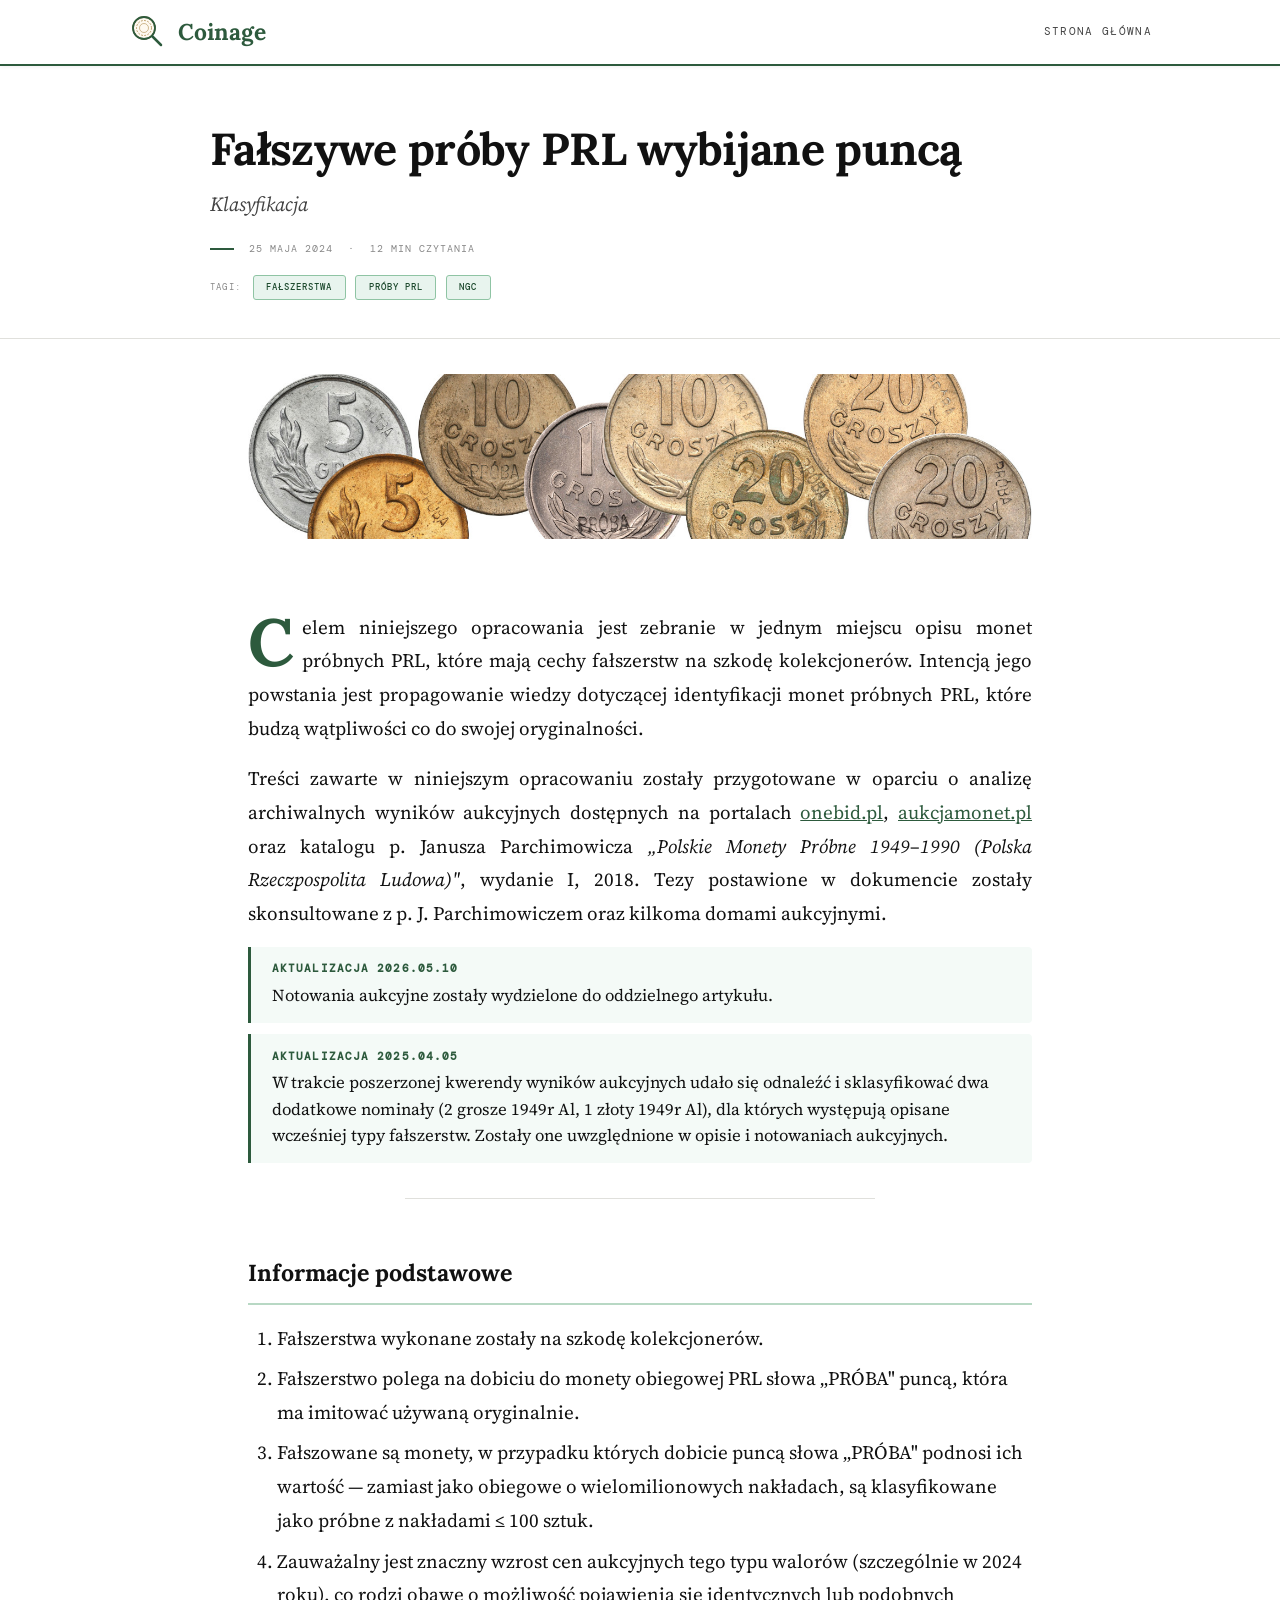
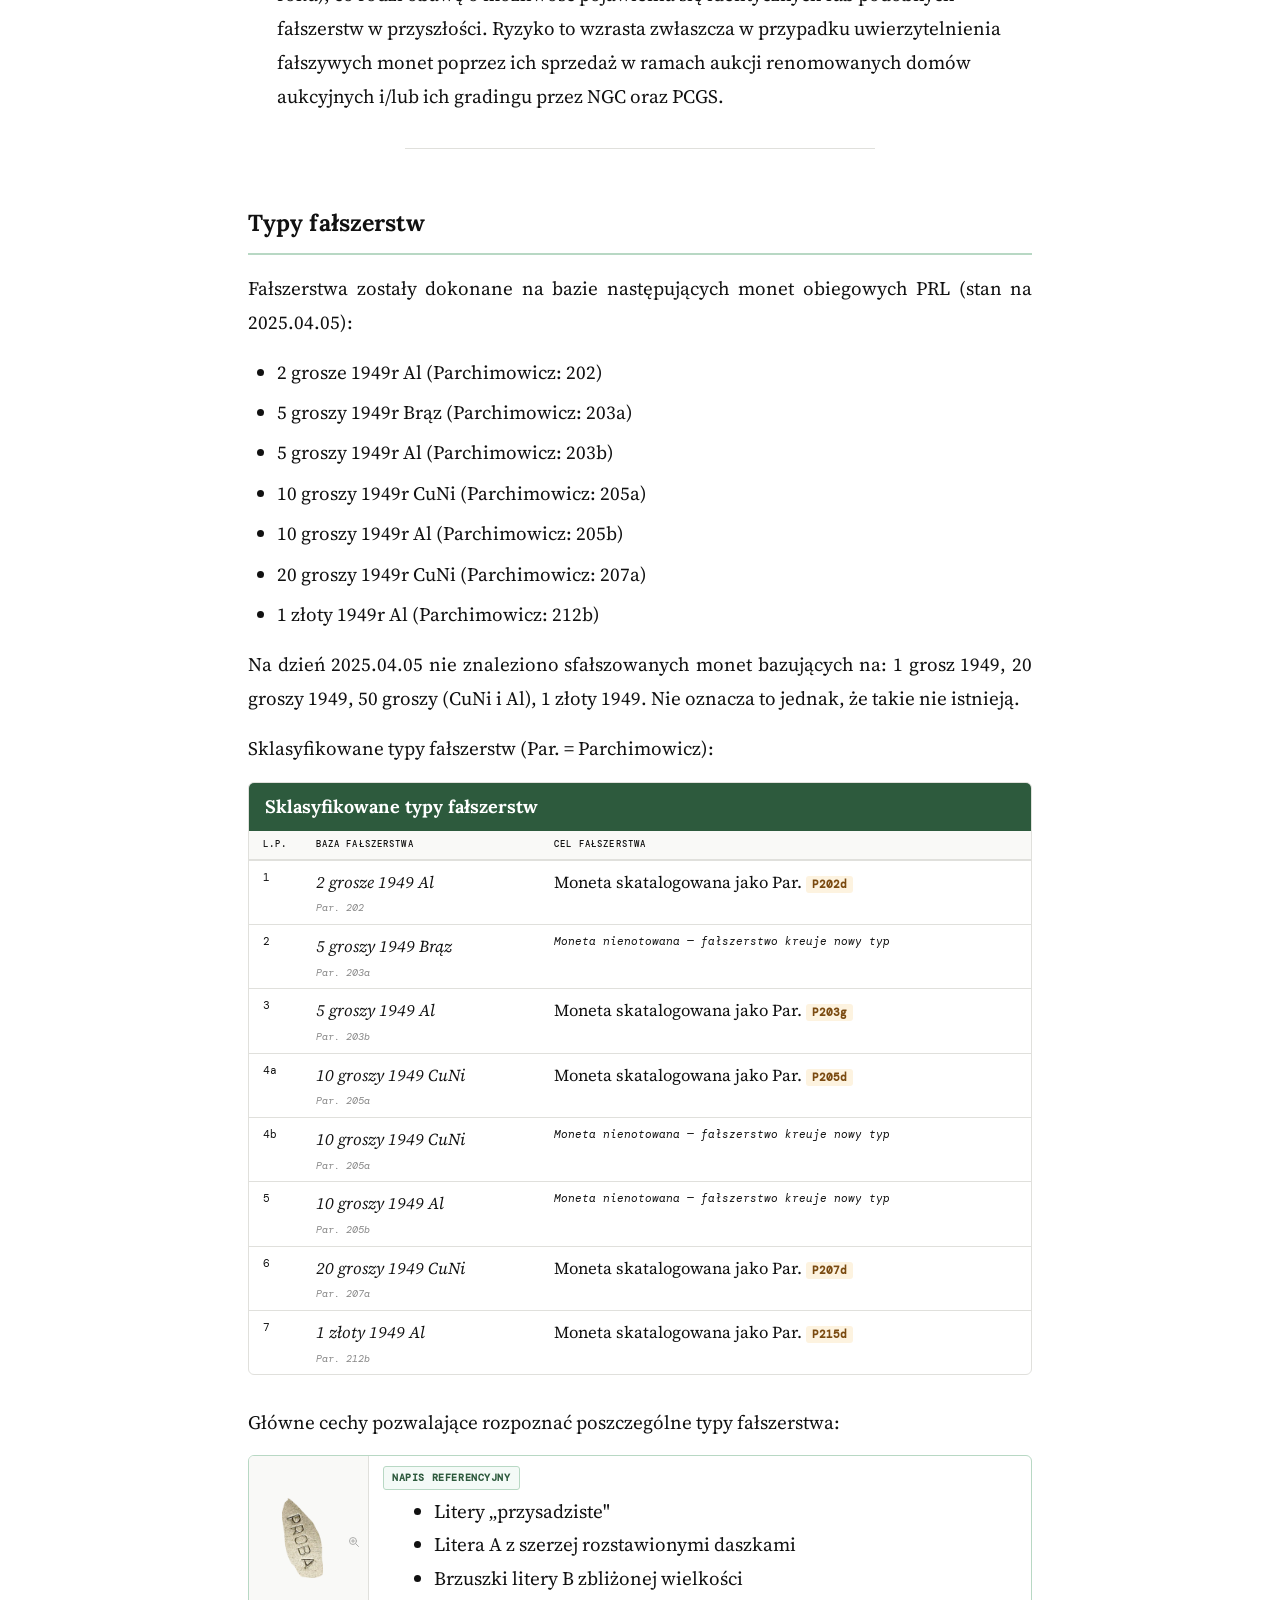
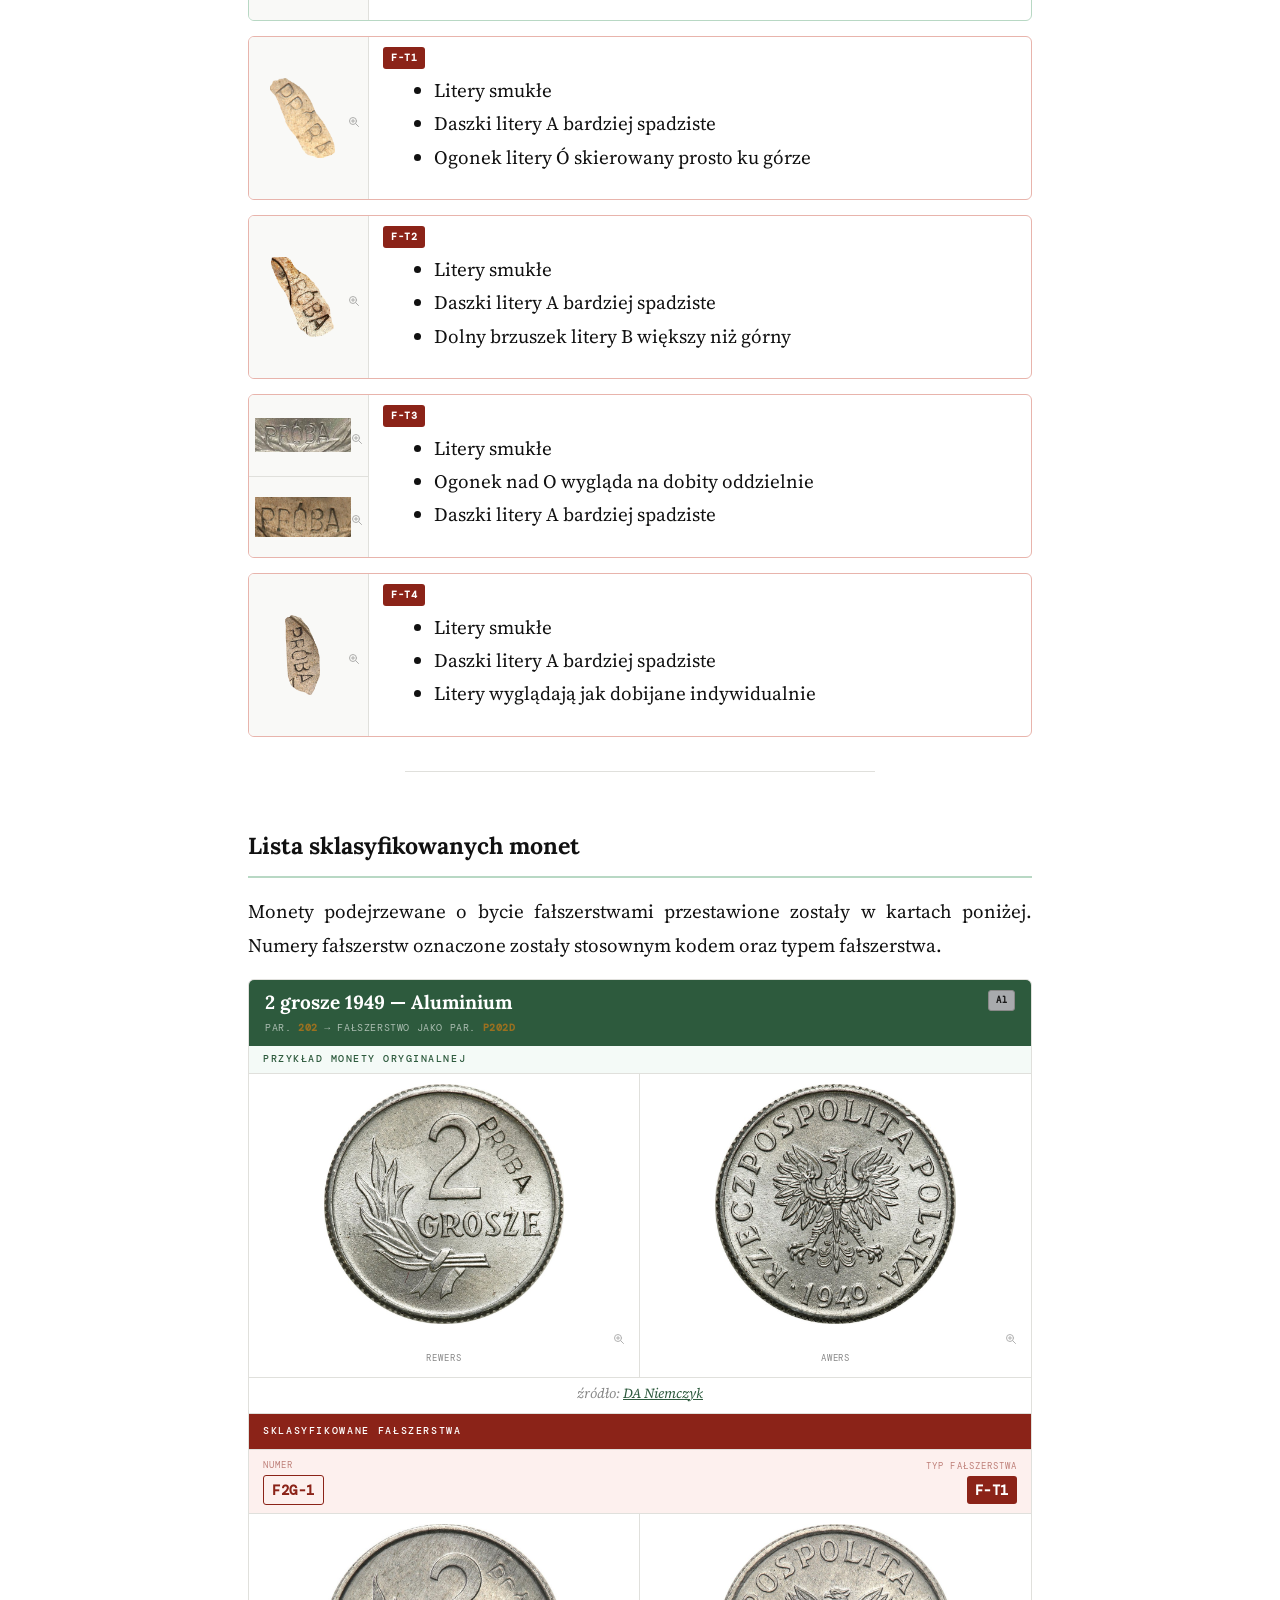
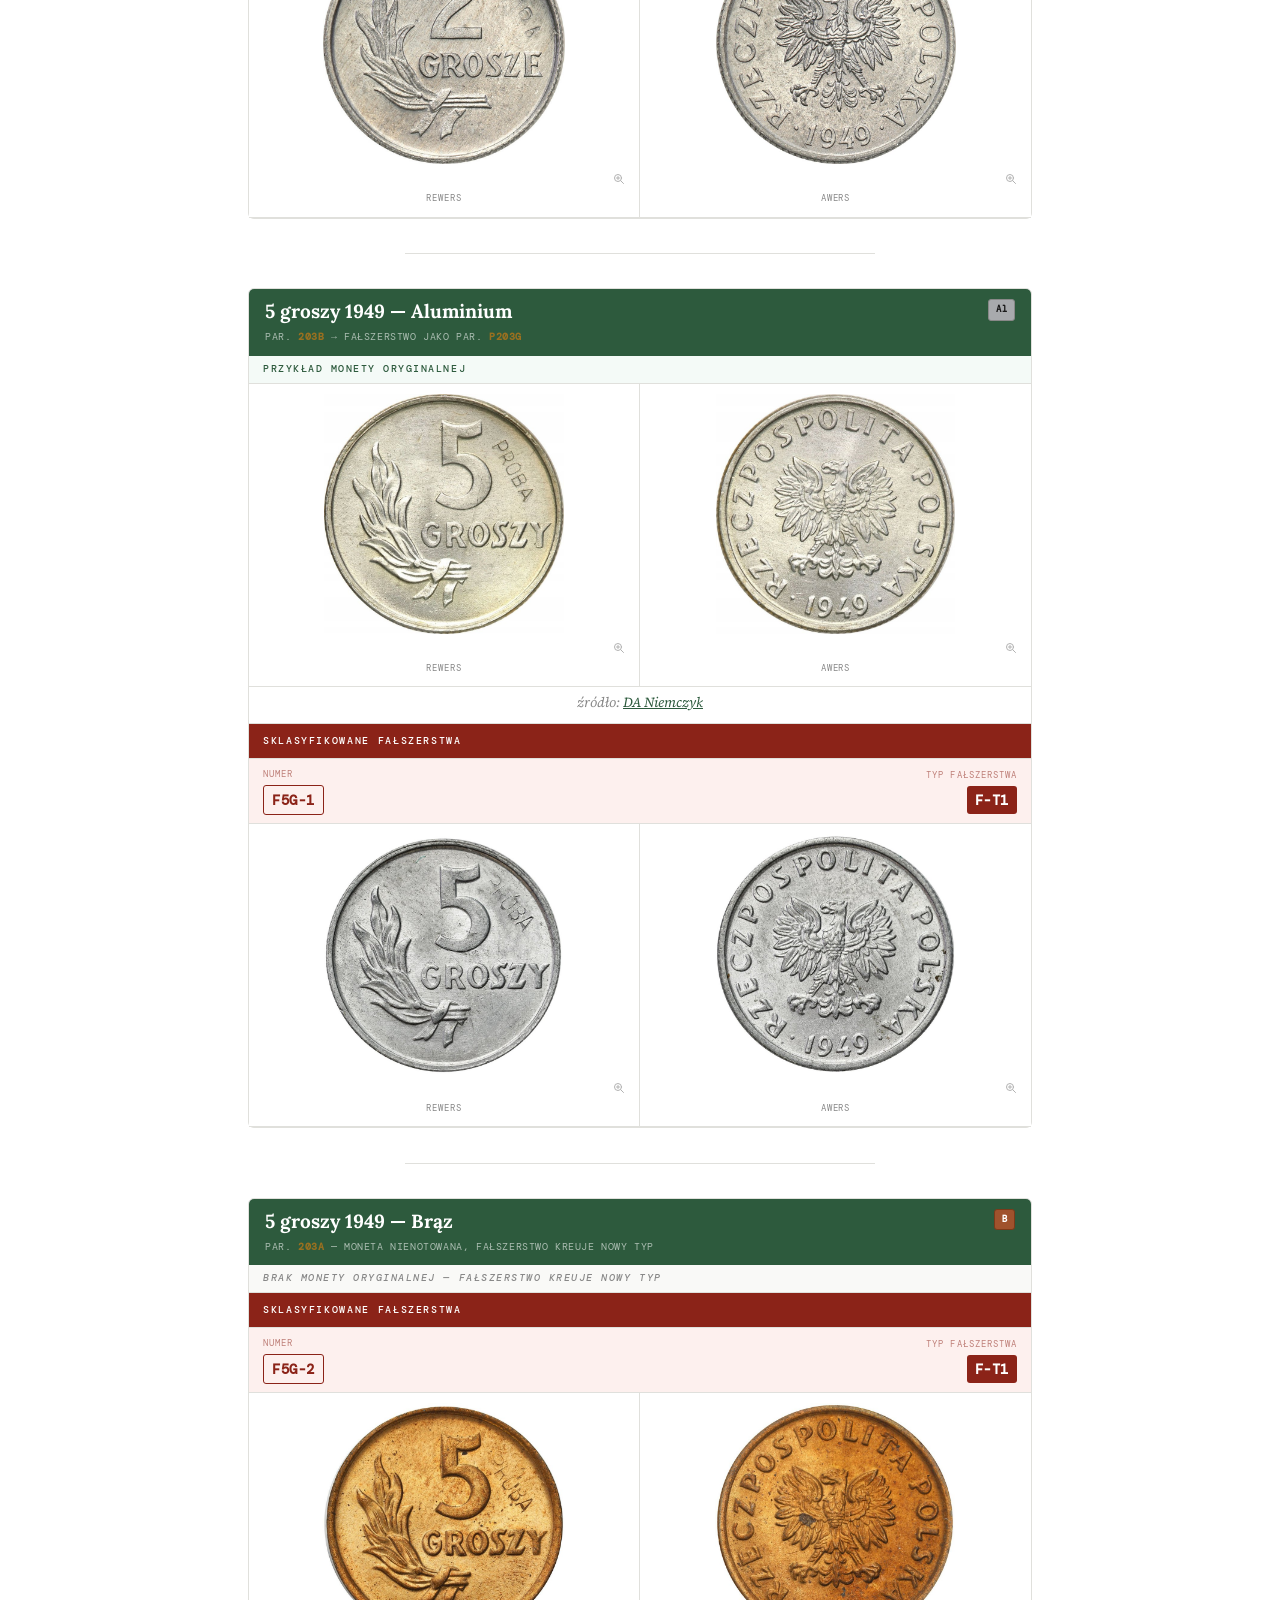
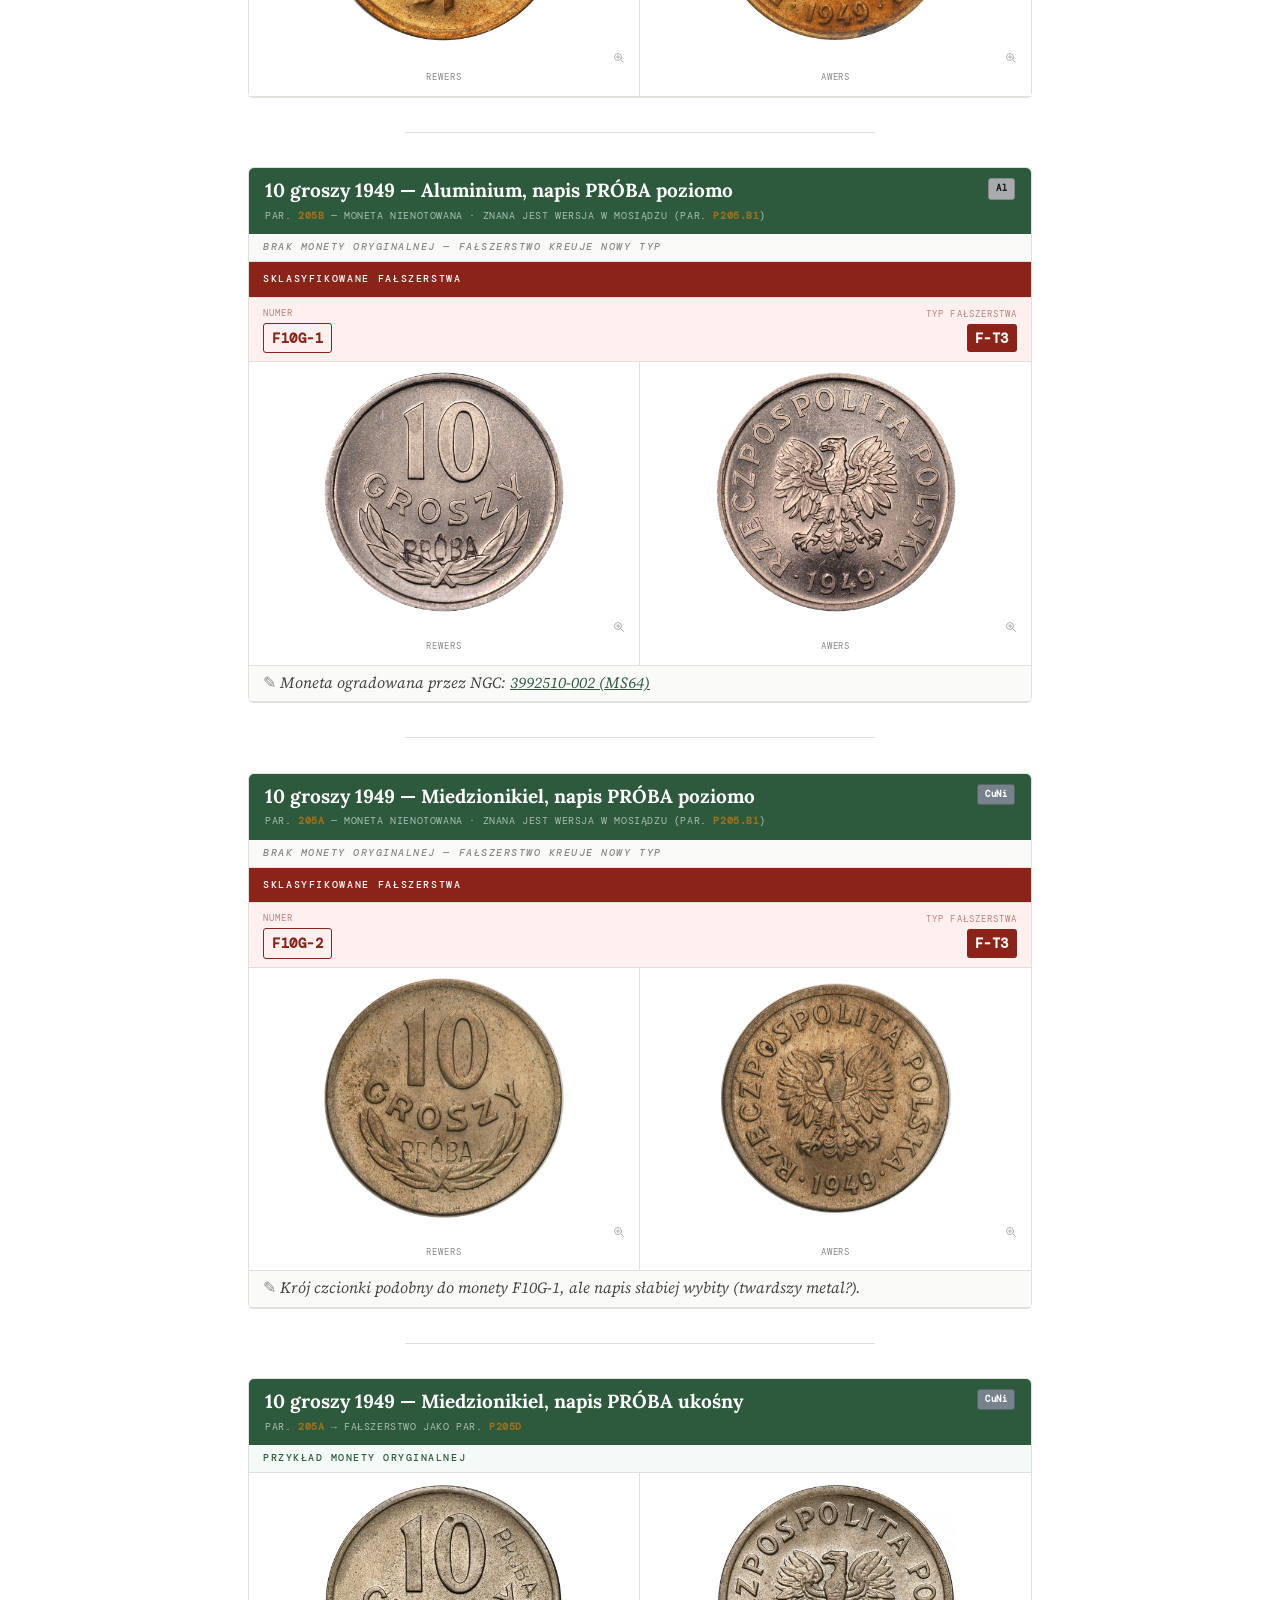
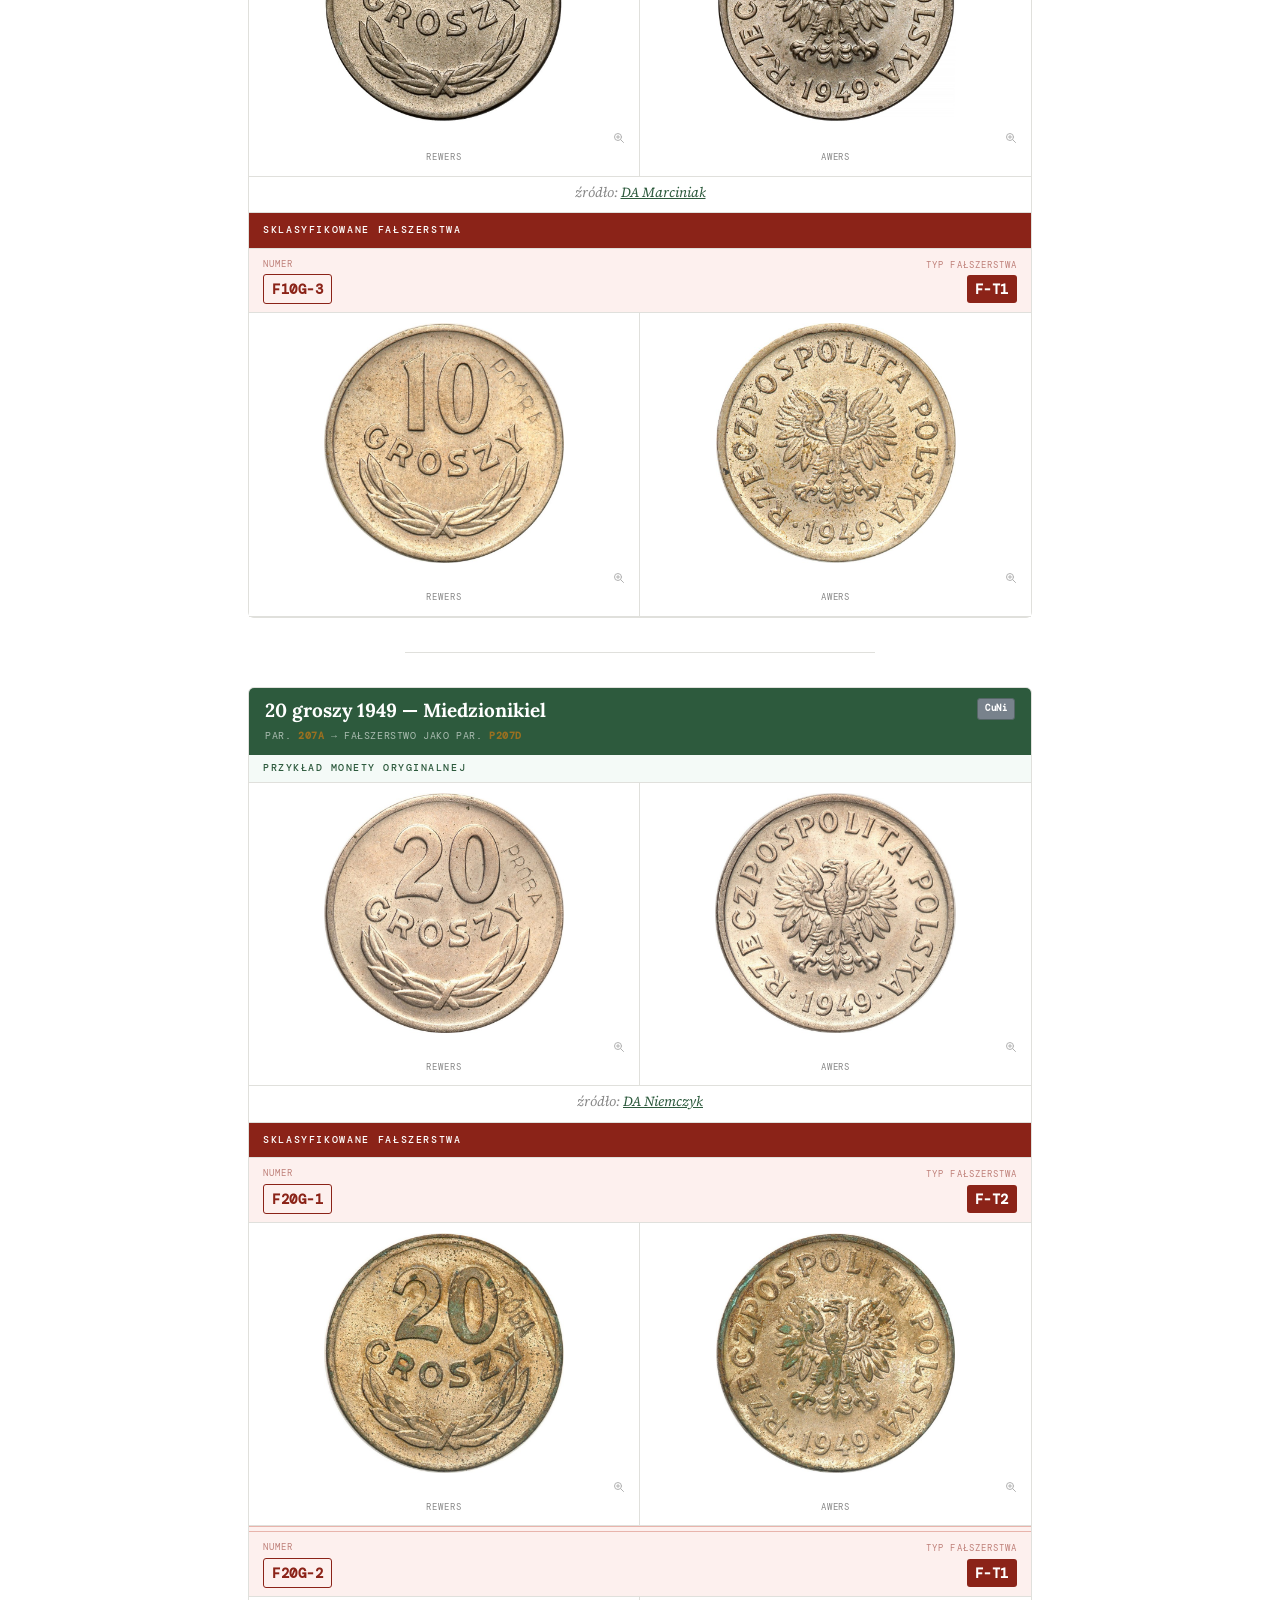
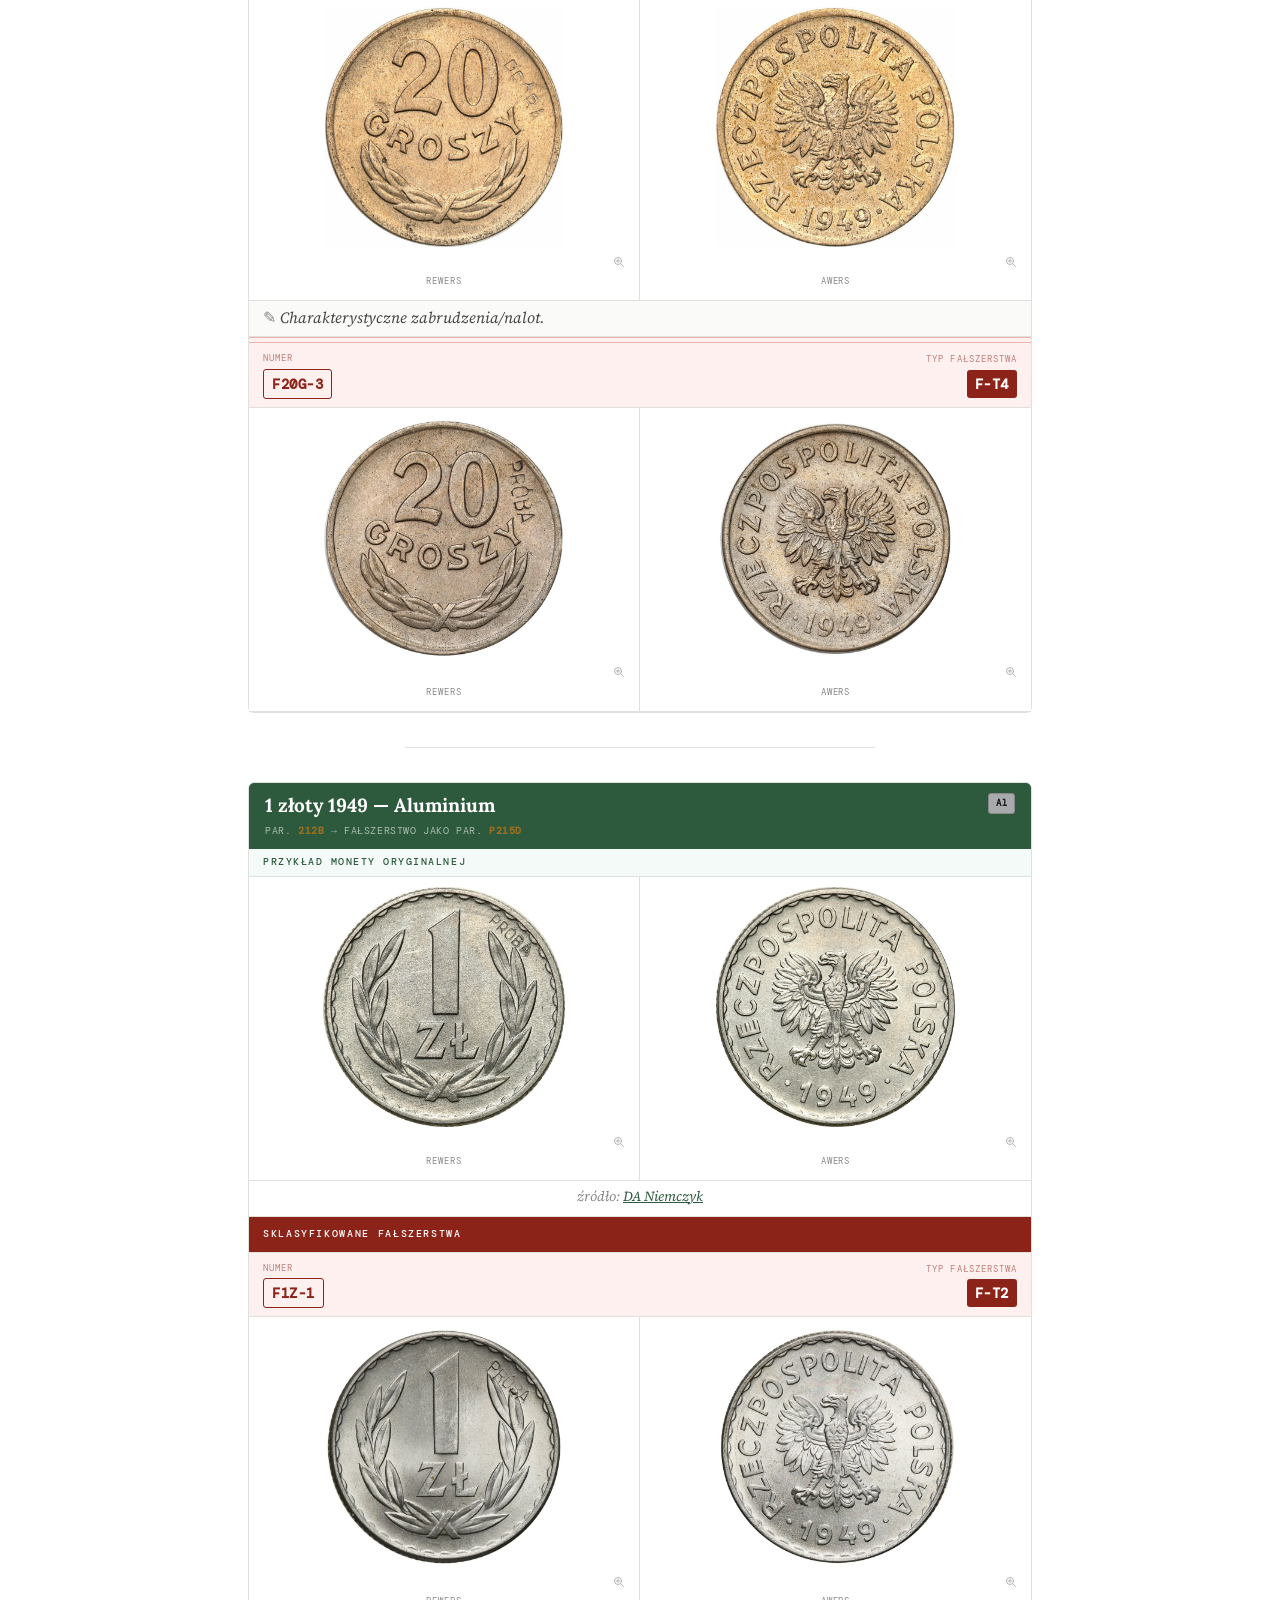
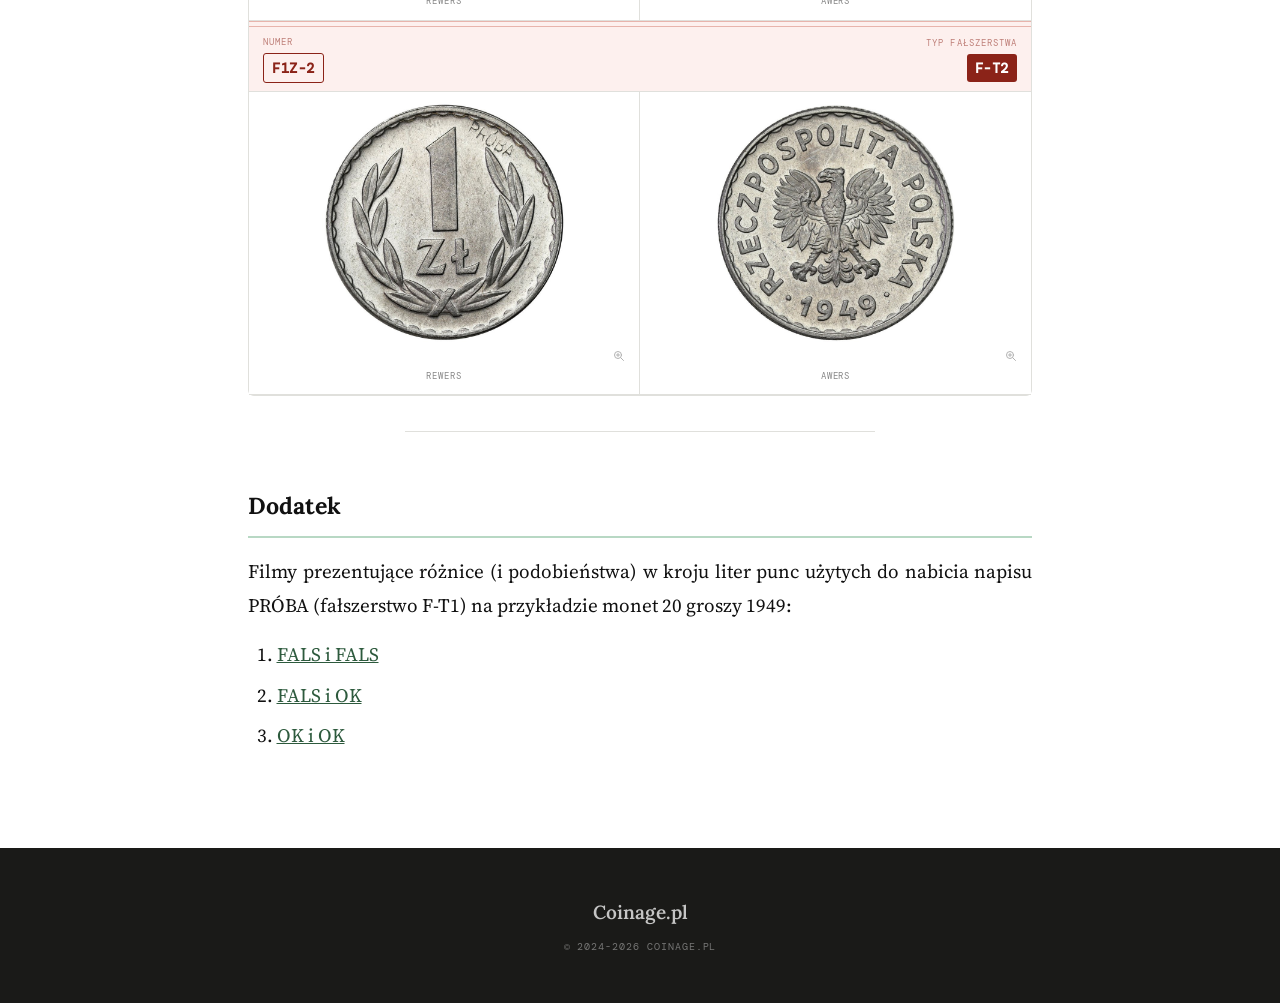
==== commit a8ce458b: "last fix? :D" ====
--- a/coinage-blog/2024-05-25-falszerstwa-monet-probnych-prl-napis-proba-wybijany-punca/index.html
+++ b/coinage-blog/2024-05-25-falszerstwa-monet-probnych-prl-napis-proba-wybijany-punca/index.html
@@ -3,168 +3,740 @@
 <head>
 <meta charset="UTF-8">
 <meta name="viewport" content="width=device-width, initial-scale=1.0">
-<title>Coinage — Blog numizmatyczny</title>
-<meta name="description" content="Świat polskich monet z perspektywy kolekcjonera i pasjonata. Opracowania, klasyfikacje i rejestry aukcyjne monet próbnych PRL.">
-<link rel="canonical" href="https://szelmo.github.io/coinage-blog/">
+<title>Fałszywe próby PRL wybijane puncą — Klasyfikacja — Coinage</title>
+<meta name="description" content="Opis i klasyfikacja fałszerstw monet próbnych PRL z napisem PRÓBA wybitym puncą — typy, nominały, cechy rozpoznawcze.">
+<link rel="canonical" href="https://szelmo.github.io/coinage-blog/2024-05-25-falszerstwa-monet-probnych-prl-napis-proba-wybijany-punca/">
 <link rel="preconnect" href="https://fonts.googleapis.com">
 <link rel="preconnect" href="https://fonts.gstatic.com" crossorigin>
 <link href="https://fonts.googleapis.com/css2?family=Lora:ital,wght@0,400;0,600;0,700;1,400;1,600&family=Source+Serif+4:ital,opsz,wght@0,8..60,400;0,8..60,600;1,8..60,400&family=DM+Mono:wght@400&display=swap" rel="stylesheet">
-<link rel="stylesheet" href="./css/base.css">
-<link rel="stylesheet" href="./css/index.css">
+<link rel="stylesheet" href="../css/base.css">
+<link rel="stylesheet" href="../css/article.css">
 <script data-goatcounter="https://coinage-blog.goatcounter.com/count"
         async src="//gc.zgo.at/count.js"></script>
+<style>
+/* ── KARTY MONET ── */
+.coin-card{border:1px solid var(--rule);border-radius:6px;overflow:visible;font-family:var(--serif);margin-bottom:1.6rem}
+.coin-header{background:var(--green);padding:10px 16px;display:flex;justify-content:space-between;align-items:flex-start;gap:10px;border-radius:5px 5px 0 0}
+.coin-header-title{font-family:var(--heading);font-size:1rem;font-weight:700;color:#fff;line-height:1.3}
+.coin-header-meta{font-family:var(--mono);font-size:.52rem;color:rgba(255,255,255,.6);letter-spacing:.06em;text-transform:uppercase;margin-top:4px}
+.catnum{color:var(--gold);font-weight:700}
+.cc-sec-label{font-family:var(--mono);font-size:.5rem;letter-spacing:.16em;text-transform:uppercase;font-weight:500;padding:5px 14px;border-bottom:1px solid var(--rule)}
+.cc-sec-label.orig{color:var(--green);background:var(--green-lt)}
+.cc-sec-label.fake{background:var(--red);color:#fff;font-size:.54rem;padding:8px 14px}
+.cc-sec-label.no-orig{color:var(--text-faint);background:#f9f9f7;font-style:italic}
+.coin-row{display:grid;grid-template-columns:1fr 1fr;border-bottom:1px solid var(--rule);background:#fff}
+.coin-img-cell{padding:10px 14px;text-align:center}
+.coin-img-cell:first-child{border-right:1px solid var(--rule)}
+.coin-img-cell img{max-height:240px;width:auto;margin:0 auto;cursor:zoom-in}
+.img-label{font-family:var(--mono);font-size:.46rem;color:var(--text-faint);letter-spacing:.1em;text-transform:uppercase;margin-top:5px}
+.coin-src{font-size:.73rem;font-style:italic;color:var(--text-faint);text-align:center;padding:4px 14px 7px;border-bottom:1px solid var(--rule);background:#fff}
+.fake-meta{display:flex;align-items:center;justify-content:space-between;padding:8px 14px;border-bottom:1px solid var(--rule);background:var(--red-bg)}
+.fake-meta-left{display:flex;flex-direction:column;gap:2px}
+.fake-meta-right{display:flex;flex-direction:column;gap:2px;align-items:flex-end}
+.meta-label{font-family:var(--mono);font-size:.46rem;letter-spacing:.12em;text-transform:uppercase;color:rgba(139,35,24,.55)}
+.badge-num{font-family:var(--mono);font-size:.72rem;font-weight:700;color:var(--red);border:1.5px solid var(--red);border-radius:3px;padding:2px 8px;letter-spacing:.04em;display:inline-block}
+.badge-type{font-family:var(--mono);font-size:.72rem;font-weight:700;background:var(--red);color:#fff;border-radius:3px;padding:2px 8px;letter-spacing:.04em;display:inline-block}
+.fake-note{font-size:.82rem;font-style:italic;color:var(--text-dim);padding:5px 14px 6px;border-bottom:1px solid var(--rule);background:#fafaf8;line-height:1.55}
+.fake-note::before{content:"✎ ";font-style:normal;color:var(--text-faint)}
+.sec-sep{height:6px;background:var(--red-bg);border-bottom:1px solid var(--red-bdr);border-top:1px solid var(--red-bdr)}
+/* TABELA BAZA→CEL */
+.tbl-wrap{border:1px solid var(--rule);border-radius:6px;overflow:hidden;margin-bottom:1.6rem}
+.tbl-head{background:var(--green);padding:8px 16px;font-family:var(--heading);font-size:.95rem;font-weight:700;color:#fff}
+table.baza{width:100%;border-collapse:collapse;font-family:var(--serif);font-size:.88rem}
+table.baza th{font-family:var(--mono);font-size:.46rem;letter-spacing:.13em;text-transform:uppercase;color:var(--text);padding:6px 14px;border-bottom:2px solid var(--rule);text-align:left;background:#f9f9f7;font-weight:500}
+table.baza td{padding:7px 14px;border-bottom:1px solid var(--rule);vertical-align:top;color:var(--text)}
+table.baza tr:last-child td{border-bottom:none}
+table.baza tr:hover td{background:#fafaf8}
+.td-num{font-family:var(--mono);font-size:.58rem;color:var(--text-faint);white-space:nowrap}
+.td-baza{font-style:italic}
+.par-ref{font-family:var(--mono);font-size:.52rem;color:var(--text-faint);display:block;margin-top:2px}
+.par-num{font-family:var(--mono);font-size:.6rem;font-weight:700;background:#fdf3e0;color:#7a4a10;border-radius:3px;padding:1px 6px}
+.no-orig-cell{font-family:var(--mono);font-size:.58rem;color:var(--text-faint);font-style:italic}
+/* PUNCA CARDS */
+.punca-card{border:1px solid var(--rule);border-radius:6px;overflow:hidden;margin-bottom:.8rem;display:grid;grid-template-columns:120px 1fr;background:#fff}
+.punca-card.ref-card{border-color:var(--green-bdr)}
+.punca-card.fake-card{border-color:var(--red-bdr)}
+.punca-img{background:#f9f9f7;display:flex;align-items:center;justify-content:center;border-right:1px solid var(--rule);min-height:90px;padding:8px}
+.punca-img img{max-height:80px;width:auto;margin:0 auto;cursor:zoom-in}
+.punca-img-double{display:flex;flex-direction:column;background:#f9f9f7;border-right:1px solid var(--rule)}
+.punca-img-double div{display:flex;align-items:center;justify-content:center;padding:8px 12px;flex:1}
+.punca-img-double div:first-child{border-bottom:1px solid var(--rule)}
+.punca-img-double img{max-height:56px;max-width:96px;width:auto;object-fit:contain;cursor:zoom-in}
+.punca-body{padding:10px 14px}
+.punca-badge-row{display:flex;align-items:center;gap:8px;margin-bottom:6px}
+.punca-badge-ref{font-family:var(--mono);font-size:.52rem;font-weight:700;background:var(--green-lt);color:var(--green);border:1px solid var(--green-bdr);border-radius:3px;padding:2px 8px;letter-spacing:.06em;text-transform:uppercase}
+.punca-badge-type{font-family:var(--mono);font-size:.52rem;font-weight:700;background:var(--red);color:#fff;border-radius:3px;padding:2px 8px;letter-spacing:.06em}
+.punca-desc{font-size:.82rem;color:var(--text);line-height:1.65;margin:0;padding-left:1.2rem}
+.punca-desc li{margin-bottom:2px}
+/* LIGHTBOX */
+.lightbox{display:none;position:fixed;top:0;left:0;width:100%;height:100%;background:rgba(0,0,0,.88);z-index:9999;align-items:center;justify-content:center;cursor:zoom-out}
+.lightbox img{max-width:92%;max-height:92vh;border-radius:4px;box-shadow:0 4px 32px rgba(0,0,0,.6)}
+/* ZOOM */
+.zoom-hint{display:block;text-align:right;margin-top:3px;line-height:1;cursor:zoom-in}
+.zoom-hint svg{width:12px;height:12px;opacity:.32;vertical-align:middle;transition:opacity .15s}
+.zoom-hint:hover svg{opacity:.7}
+hr.section-hr{border:none;border-top:1px solid var(--rule);width:60%;margin:1.8rem auto}
+.sec-title{font-family:var(--heading);font-size:.95rem;font-weight:700;color:var(--text);margin:0 0 .8rem;padding-bottom:.5rem;border-bottom:2px solid var(--green-bdr)}
+.update-box ul{margin:.2rem 0 0 1.1rem;padding:0}
+.update-box ul li{font-size:.88rem;line-height:1.6}
+.updates-older summary{font-family:var(--mono);font-size:.52rem;letter-spacing:.1em;text-transform:uppercase;color:var(--green);cursor:pointer;user-select:none;padding:.35rem 0;display:inline-flex;align-items:center;gap:.4rem;list-style:none}
+.updates-older summary::-webkit-details-marker{display:none}
+.updates-older summary::before{content:'▶';font-size:.5rem;transition:transform .2s;display:inline-block}
+.updates-older[open] summary::before{transform:rotate(90deg)}
+@media(max-width:640px){.coin-card .coin-row{grid-template-columns:1fr}}
+</style>
 </head>
 <body>
 
-<div class="hero-c">
-  <div class="hero-c-inner">
-    <div class="hero-c-left">
-      <div class="hero-c-title">Coinage</div>
-      <div class="hero-c-sub">Blog numizmatyczny</div>
-    </div>
-    <div class="hero-c-right">
-      <div class="hero-c-desc">Świat polskich monet z perspektywy ich kolekcjonera i pasjonata.</div>
-    </div>
+<header class="site-header">
+  <div class="header-inner">
+    <a href="/coinage-blog/" class="logo">
+      <svg width="40" height="40" viewBox="0 0 40 40" fill="none">
+        <circle cx="16" cy="16" r="11" fill="#fef9f0" stroke="#a07830" stroke-width="1.4"/>
+        <circle cx="16" cy="16" r="7.5" fill="none" stroke="#a07830" stroke-width=".7" stroke-dasharray="1.8 1.4"/>
+        <circle cx="16" cy="16" r="4.5" fill="none" stroke="#a07830" stroke-width=".5"/>
+        <line x1="24.5" y1="24.5" x2="33" y2="33" stroke="#2d5a3d" stroke-width="2.5" stroke-linecap="round"/>
+        <circle cx="16" cy="16" r="11" fill="none" stroke="#2d5a3d" stroke-width="1.8"/>
+      </svg>
+      <div class="logo-text">
+        <span class="logo-name">Coinage</span>
+        
+      </div>
+    </a>
+    <nav class="site-nav">
+      <a href="/coinage-blog/">Strona główna</a>
+    </nav>
   </div>
-</div>
-
-<main class="main">
-
-  <div class="filter-bar">
-    <span class="filter-bar-label">Filtruj:</span>
-    <span class="ftag ftag-all ftag-active" onclick="filterCards(this,'')">Wszystkie</span>
-    <span class="ftag ftag-red" onclick="filterCards(this,'Fałszerstwa')">Fałszerstwa</span>
-    <span class="ftag" onclick="filterCards(this,'Próby PRL')">Próby PRL</span>
-    <span class="ftag" onclick="filterCards(this,'Grading')">Grading</span>
-    <span class="ftag" onclick="filterCards(this,'Aukcje')">Aukcje</span>
-    <span class="ftag" onclick="filterCards(this,'NGC')">NGC</span>
+</header>
+
+<article>
+  <div class="art-hdr">
+    <div class="art-hdr-inner">
+      <h1 class="art-title">Fałszywe próby PRL wybijane puncą</h1>
+      <p class="art-intro-sub">Klasyfikacja</p>
+      <div class="art-meta">
+        <span>25 maja 2024</span>
+        <span>·</span>
+        <span>12 min czytania</span>
+      </div>
+      <div class="art-cats">
+        <span class="art-cats-label">Tagi:</span>
+        <span class="art-cat">Fałszerstwa</span>
+        <span class="art-cat">Próby PRL</span>
+        <span class="art-cat">NGC</span>
+      </div>
+    </div>
   </div>
 
-  <div class="section-label">Fałszywe próby PRL</div>
-  <div class="articles">
-
-    <a href="./2024-05-25-falszerstwa-monet-probnych-prl-napis-proba-wybijany-punca/" class="art-card" data-tags="Fałszerstwa,Próby PRL">
-      <div class="art-card-hero">
-        <img loading="lazy" src="./2024-05-25-falszerstwa-monet-probnych-prl-napis-proba-wybijany-punca/img/title.jpg" alt="" style="width:100%;height:140px;object-fit:cover" />
-      </div>
-      <div class="art-card-body">
-        <div class="art-card-meta">
-          <span class="art-card-date">25 maja 2024</span>
-          <div class="art-card-tags">
-            <span class="art-card-tag red">Fałszerstwa</span>
-            <span class="art-card-tag">Próby PRL</span>
-          </div>
-        </div>
-        <div class="art-card-title">Fałszywe próby PRL wybijane puncą</div>
-        <div class="art-card-subtitle">Klasyfikacja</div>
-        <p class="art-card-excerpt">Opis i klasyfikacja fałszerstw monet próbnych PRL z napisem PRÓBA wybitym puncą — typy, nominały, cechy rozpoznawcze.</p>
-      </div>
-      <div class="art-card-footer">
-        <span class="art-card-readmore">Czytaj →</span>
-        <span class="art-card-readtime">12 min</span>
-      </div>
-    </a>
-
-    <a href="./2024-05-25-falszerstwa-monet-probnych-prl-notowania-aukcyjne/" class="art-card" data-tags="Fałszerstwa,Próby PRL,Aukcje">
-      <div class="art-card-hero" style="background:var(--green)">
-        <svg width="80" height="64" viewBox="0 0 80 64" fill="none" opacity=".35">
-          <circle cx="18" cy="32" r="13" stroke="#fff" stroke-width="3.5" fill="none"/>
-          <line x1="28" y1="42" x2="36" y2="52" stroke="#fff" stroke-width="3.5" stroke-linecap="round"/>
-          <line x1="14" y1="32" x2="22" y2="32" stroke="#fff" stroke-width="2.5" stroke-linecap="round"/>
-          <line x1="18" y1="28" x2="18" y2="36" stroke="#fff" stroke-width="2.5" stroke-linecap="round"/>
-          <rect x="40" y="14" width="32" height="5" rx="2.5" fill="#fff"/>
-          <rect x="40" y="26" width="22" height="4" rx="2" fill="#fff"/>
-          <rect x="40" y="37" width="26" height="4" rx="2" fill="#fff"/>
-          <rect x="40" y="48" width="18" height="4" rx="2" fill="#fff"/>
-        </svg>
-      </div>
-      <div class="art-card-body">
-        <div class="art-card-meta">
-          <span class="art-card-date">25 maja 2024 · aktualizowany</span>
-          <div class="art-card-tags">
-            <span class="art-card-tag red">Fałszerstwa</span>
-            <span class="art-card-tag">Próby PRL</span>
-            <span class="art-card-tag">Aukcje</span>
-          </div>
-        </div>
-        <div class="art-card-title">Fałszywe próby PRL wybijane puncą</div>
-        <div class="art-card-subtitle">Notowania aukcyjne</div>
-        <p class="art-card-excerpt">Rejestr transakcji fałszywych monet próbnych PRL — aktualizowany na bieżąco.</p>
-      </div>
-      <div class="art-card-footer">
-        <span class="art-card-readmore">Czytaj →</span>
-        <span class="art-card-readtime">rejestr</span>
-      </div>
-    </a>
-
-    <a href="./2025-04-05-nowe-falszywe-proby-prl-wybijane-punca/" class="art-card" data-tags="Fałszerstwa,Próby PRL">
-      <div class="art-card-hero" style="background:#fff;border-bottom:1px solid var(--rule)">
-        <img loading="lazy" src="./2025-04-05-nowe-falszywe-proby-prl-wybijane-punca/img/title.png" alt="" style="max-height:140px;width:auto;object-fit:contain" />
-      </div>
-      <div class="art-card-body">
-        <div class="art-card-meta">
-          <span class="art-card-date">5 kwietnia 2025</span>
-          <div class="art-card-tags">
-            <span class="art-card-tag red">Fałszerstwa</span>
-            <span class="art-card-tag">Próby PRL</span>
-          </div>
-        </div>
-        <div class="art-card-title">Fałszywe próby PRL wybijane puncą</div>
-        <div class="art-card-subtitle">Nowe egzemplarze</div>
-        <p class="art-card-excerpt">Trzy nowe egzemplarze fałszywych monet próbnych PRL z napisem wybitym puncą odnalezione w archiwach aukcyjnych.</p>
-      </div>
-      <div class="art-card-footer">
-        <span class="art-card-readmore">Czytaj →</span>
-        <span class="art-card-readtime">4 min</span>
-      </div>
-    </a>
-
+  <div class="hero-wrap">
+    <img loading="lazy" src="img/title.jpg" alt="Fałszerstwa monet próbnych PRL — napis PRÓBA wybijany puncą" />
   </div>
 
-  <div class="section-label">Smaczki gradingu</div>
-  <div class="articles">
-
-    <a href="./2025-12-29-co-wy-tam-gradujecie/" class="art-card" data-tags="Grading,NGC,Próby PRL">
-      <div class="art-card-hero" style="background:#fff;border-bottom:1px solid var(--rule)">
-        <img loading="lazy" src="./2025-12-29-co-wy-tam-gradujecie/img/title-3.png" alt="" style="max-height:140px;width:auto;object-fit:contain" />
-      </div>
-      <div class="art-card-body">
-        <div class="art-card-meta">
-          <span class="art-card-date">29 grudnia 2025</span>
-          <div class="art-card-tags">
-            <span class="art-card-tag">Grading</span>
-            <span class="art-card-tag">NGC</span>
-            <span class="art-card-tag">Próby PRL</span>
-          </div>
-        </div>
-        <div class="art-card-title">Co Wy tam gradujecie…</div>
-        <div class="art-card-subtitle">…czyli nieoczywiste zalety gradingu</div>
-        <p class="art-card-excerpt">O tym jak grading monet może służyć jako narzędzie badawcze — dokumentując istnienie monet w kolekcjach prywatnych.</p>
-      </div>
-      <div class="art-card-footer">
-        <span class="art-card-readmore">Czytaj →</span>
-        <span class="art-card-readtime">8 min</span>
-      </div>
-    </a>
+  <div class="art-body">
+    <br>
+
+    <p class="drop-cap">Celem niniejszego opracowania jest zebranie w jednym miejscu opisu monet próbnych PRL, które mają cechy fałszerstw na szkodę kolekcjonerów. Intencją jego powstania jest propagowanie wiedzy dotyczącej identyfikacji monet próbnych PRL, które budzą wątpliwości co do swojej oryginalności.</p>
+
+    <p>Treści zawarte w niniejszym opracowaniu zostały przygotowane w oparciu o analizę archiwalnych wyników aukcyjnych dostępnych na portalach <a href="http://onebid.pl" target="_blank" rel="noopener">onebid.pl</a>, <a href="https://archiwum.niemczyk.pl/" target="_blank" rel="noopener">aukcjamonet.pl</a> oraz katalogu p. Janusza Parchimowicza <em>„Polskie Monety Próbne 1949–1990 (Polska Rzeczpospolita Ludowa)"</em>, wydanie I, 2018. Tezy postawione w dokumencie zostały skonsultowane z p. J. Parchimowiczem oraz kilkoma domami aukcyjnymi.</p>
+
+    <div class="update-box">
+      <span class="update-date">Aktualizacja 2026.05.10</span>
+      Notowania aukcyjne zostały wydzielone do oddzielnego artykułu. 
+    </div>
+    <div class="update-box">
+      <span class="update-date">Aktualizacja 2025.04.05</span>
+      W trakcie poszerzonej kwerendy wyników aukcyjnych udało się odnaleźć i sklasyfikować dwa dodatkowe nominały (2 grosze 1949r Al, 1 złoty 1949r Al), dla których występują opisane wcześniej typy fałszerstw. Zostały one uwzględnione w opisie i notowaniach aukcyjnych.
+    </div>
+
+    <hr class="section-hr">
+
+    <h2>Informacje podstawowe</h2>
+
+    <ol>
+      <li>Fałszerstwa wykonane zostały na szkodę kolekcjonerów.</li>
+      <li>Fałszerstwo polega na dobiciu do monety obiegowej PRL słowa „PRÓBA" puncą, która ma imitować używaną oryginalnie.</li>
+      <li>Fałszowane są monety, w przypadku których dobicie puncą słowa „PRÓBA" podnosi ich wartość — zamiast jako obiegowe o wielomilionowych nakładach, są klasyfikowane jako próbne z nakładami ≤ 100 sztuk.</li>
+      <li>Zauważalny jest znaczny wzrost cen aukcyjnych tego typu walorów (szczególnie w 2024 roku), co rodzi obawę o możliwość pojawienia się identycznych lub podobnych fałszerstw w przyszłości. Ryzyko to wzrasta zwłaszcza w przypadku uwierzytelnienia fałszywych monet poprzez ich sprzedaż w ramach aukcji renomowanych domów aukcyjnych i/lub ich gradingu przez NGC oraz PCGS.</li>
+    </ol>
+
+    <hr class="section-hr">
+
+    <h2>Typy fałszerstw</h2>
+
+    <p>Fałszerstwa zostały dokonane na bazie następujących monet obiegowych PRL (stan na 2025.04.05):</p>
+    <ul>
+      <li>2 grosze 1949r Al (Parchimowicz: 202)</li>
+      <li>5 groszy 1949r Brąz (Parchimowicz: 203a)</li>
+      <li>5 groszy 1949r Al (Parchimowicz: 203b)</li>
+      <li>10 groszy 1949r CuNi (Parchimowicz: 205a)</li>
+      <li>10 groszy 1949r Al (Parchimowicz: 205b)</li>
+      <li>20 groszy 1949r CuNi (Parchimowicz: 207a)</li>
+      <li>1 złoty 1949r Al (Parchimowicz: 212b)</li>
+    </ul>
+
+    <p>Na dzień 2025.04.05 nie znaleziono sfałszowanych monet bazujących na: 1 grosz 1949, 20 groszy 1949, 50 groszy (CuNi i Al), 1 złoty 1949. Nie oznacza to jednak, że takie nie istnieją.</p>
+
+    <p>Sklasyfikowane typy fałszerstw (Par. = Parchimowicz):</p>
+
+    <div class="tbl-wrap">
+      <div class="tbl-head">Sklasyfikowane typy fałszerstw</div>
+      <table class="baza">
+        <thead>
+          <tr>
+            <th style="width:40px">L.p.</th>
+            <th>Baza fałszerstwa</th>
+            <th>Cel fałszerstwa</th>
+          </tr>
+        </thead>
+        <tbody>
+          <tr>
+            <td class="td-num">1</td>
+            <td class="td-baza">2 grosze 1949 Al<span class="par-ref">Par. 202</span></td>
+            <td>Moneta skatalogowana jako Par. <span class="par-num">P202d</span></td>
+          </tr>
+          <tr>
+            <td class="td-num">2</td>
+            <td class="td-baza">5 groszy 1949 Brąz<span class="par-ref">Par. 203a</span></td>
+            <td class="no-orig-cell">Moneta nienotowana — fałszerstwo kreuje nowy typ</td>
+          </tr>
+          <tr>
+            <td class="td-num">3</td>
+            <td class="td-baza">5 groszy 1949 Al<span class="par-ref">Par. 203b</span></td>
+            <td>Moneta skatalogowana jako Par. <span class="par-num">P203g</span></td>
+          </tr>
+          <tr>
+            <td class="td-num">4a</td>
+            <td class="td-baza">10 groszy 1949 CuNi<span class="par-ref">Par. 205a</span></td>
+            <td>Moneta skatalogowana jako Par. <span class="par-num">P205d</span></td>
+          </tr>
+          <tr>
+            <td class="td-num">4b</td>
+            <td class="td-baza">10 groszy 1949 CuNi<span class="par-ref">Par. 205a</span></td>
+            <td class="no-orig-cell">Moneta nienotowana — fałszerstwo kreuje nowy typ</td>
+          </tr>
+          <tr>
+            <td class="td-num">5</td>
+            <td class="td-baza">10 groszy 1949 Al<span class="par-ref">Par. 205b</span></td>
+            <td class="no-orig-cell">Moneta nienotowana — fałszerstwo kreuje nowy typ</td>
+          </tr>
+          <tr>
+            <td class="td-num">6</td>
+            <td class="td-baza">20 groszy 1949 CuNi<span class="par-ref">Par. 207a</span></td>
+            <td>Moneta skatalogowana jako Par. <span class="par-num">P207d</span></td>
+          </tr>
+          <tr>
+            <td class="td-num">7</td>
+            <td class="td-baza">1 złoty 1949 Al<span class="par-ref">Par. 212b</span></td>
+            <td>Moneta skatalogowana jako Par. <span class="par-num">P215d</span></td>
+          </tr>
+        </tbody>
+      </table>
+    </div>
+
+    <p>Główne cechy pozwalające rozpoznać poszczególne typy fałszerstwa:</p>
+
+    <div class="punca-card ref-card">
+      <div class="punca-img"><img loading="lazy" src="img/punca_ref.jpg" alt="Napis standardowy — punkt odniesienia" style="cursor:zoom-in" onclick="showLb('lb-punca-ref')" />
+          <span class="zoom-hint" onclick="showLb('lb-punca-ref')"><svg xmlns="http://www.w3.org/2000/svg" viewBox="0 0 24 24" fill="none" stroke="currentColor" stroke-width="2" stroke-linecap="round" stroke-linejoin="round"><circle cx="10" cy="10" r="7"/><line x1="15.5" y1="15.5" x2="21" y2="21"/><line x1="10" y1="7" x2="10" y2="13"/><line x1="7" y1="10" x2="13" y2="10"/></svg></span></div>
+      <div class="punca-body">
+        <div class="punca-badge-row"><span class="punca-badge-ref">NAPIS REFERENCYJNY</span></div>
+        <ul class="punca-desc">
+          <li>Litery „przysadziste"</li>
+          <li>Litera A z szerzej rozstawionymi daszkami</li>
+          <li>Brzuszki litery B zbliżonej wielkości</li>
+        </ul>
+      </div>
+    </div>
+
+    <div class="punca-card fake-card">
+      <div class="punca-img"><img loading="lazy" src="img/punca_FT1.jpg" alt="Typ fałszerstwa F-T1" style="cursor:zoom-in" onclick="showLb('lb-punca-ft1')" />
+          <span class="zoom-hint" onclick="showLb('lb-punca-ft1')"><svg xmlns="http://www.w3.org/2000/svg" viewBox="0 0 24 24" fill="none" stroke="currentColor" stroke-width="2" stroke-linecap="round" stroke-linejoin="round"><circle cx="10" cy="10" r="7"/><line x1="15.5" y1="15.5" x2="21" y2="21"/><line x1="10" y1="7" x2="10" y2="13"/><line x1="7" y1="10" x2="13" y2="10"/></svg></span></div>
+      <div class="punca-body">
+        <div class="punca-badge-row"><span class="punca-badge-type">F-T1</span></div>
+        <ul class="punca-desc">
+          <li>Litery smukłe</li>
+          <li>Daszki litery A bardziej spadziste</li>
+          <li>Ogonek litery Ó skierowany prosto ku górze</li>
+        </ul>
+      </div>
+    </div>
+
+    <div class="punca-card fake-card">
+      <div class="punca-img"><img loading="lazy" src="img/punca_FT2.jpg" alt="Typ fałszerstwa F-T2" style="cursor:zoom-in" onclick="showLb('lb-punca-ft2')" />
+          <span class="zoom-hint" onclick="showLb('lb-punca-ft2')"><svg xmlns="http://www.w3.org/2000/svg" viewBox="0 0 24 24" fill="none" stroke="currentColor" stroke-width="2" stroke-linecap="round" stroke-linejoin="round"><circle cx="10" cy="10" r="7"/><line x1="15.5" y1="15.5" x2="21" y2="21"/><line x1="10" y1="7" x2="10" y2="13"/><line x1="7" y1="10" x2="13" y2="10"/></svg></span></div>
+      <div class="punca-body">
+        <div class="punca-badge-row"><span class="punca-badge-type">F-T2</span></div>
+        <ul class="punca-desc">
+          <li>Litery smukłe</li>
+          <li>Daszki litery A bardziej spadziste</li>
+          <li>Dolny brzuszek litery B większy niż górny</li>
+        </ul>
+      </div>
+    </div>
+
+    <div class="punca-card fake-card">
+      <div class="punca-img-double">
+        <div><img loading="lazy" src="img/punca_FT3a.jpg" alt="Typ fałszerstwa F-T3 (1)" style="cursor:zoom-in" onclick="showLb('lb-punca-ft3a')" />
+          <span class="zoom-hint" onclick="showLb('lb-punca-ft3a')"><svg xmlns="http://www.w3.org/2000/svg" viewBox="0 0 24 24" fill="none" stroke="currentColor" stroke-width="2" stroke-linecap="round" stroke-linejoin="round"><circle cx="10" cy="10" r="7"/><line x1="15.5" y1="15.5" x2="21" y2="21"/><line x1="10" y1="7" x2="10" y2="13"/><line x1="7" y1="10" x2="13" y2="10"/></svg></span></div>
+        <div><img loading="lazy" src="img/punca_FT3b.jpg" alt="Typ fałszerstwa F-T3 (2)" style="cursor:zoom-in" onclick="showLb('lb-punca-ft3b')" />
+          <span class="zoom-hint" onclick="showLb('lb-punca-ft3b')"><svg xmlns="http://www.w3.org/2000/svg" viewBox="0 0 24 24" fill="none" stroke="currentColor" stroke-width="2" stroke-linecap="round" stroke-linejoin="round"><circle cx="10" cy="10" r="7"/><line x1="15.5" y1="15.5" x2="21" y2="21"/><line x1="10" y1="7" x2="10" y2="13"/><line x1="7" y1="10" x2="13" y2="10"/></svg></span></div>
+      </div>
+      <div class="punca-body">
+        <div class="punca-badge-row"><span class="punca-badge-type">F-T3</span></div>
+        <ul class="punca-desc">
+          <li>Litery smukłe</li>
+          <li>Ogonek nad O wygląda na dobity oddzielnie</li>
+          <li>Daszki litery A bardziej spadziste</li>
+        </ul>
+      </div>
+    </div>
+
+    <div class="punca-card fake-card">
+      <div class="punca-img"><img loading="lazy" src="img/punca_FT4.jpg" alt="Typ fałszerstwa F-T4" style="cursor:zoom-in" onclick="showLb('lb-punca-ft4')" />
+          <span class="zoom-hint" onclick="showLb('lb-punca-ft4')"><svg xmlns="http://www.w3.org/2000/svg" viewBox="0 0 24 24" fill="none" stroke="currentColor" stroke-width="2" stroke-linecap="round" stroke-linejoin="round"><circle cx="10" cy="10" r="7"/><line x1="15.5" y1="15.5" x2="21" y2="21"/><line x1="10" y1="7" x2="10" y2="13"/><line x1="7" y1="10" x2="13" y2="10"/></svg></span></div>
+      <div class="punca-body">
+        <div class="punca-badge-row"><span class="punca-badge-type">F-T4</span></div>
+        <ul class="punca-desc">
+          <li>Litery smukłe</li>
+          <li>Daszki litery A bardziej spadziste</li>
+          <li>Litery wyglądają jak dobijane indywidualnie</li>
+        </ul>
+      </div>
+    </div>
+
+    <hr class="section-hr">
+
+    <h2>Lista sklasyfikowanych monet</h2>
+
+    <p>Monety podejrzewane o bycie fałszerstwami przestawione zostały w kartach poniżej. Numery fałszerstw oznaczone zostały stosownym kodem oraz typem fałszerstwa.</p>
+
+    <!-- ── 1. 2 grosze 1949 Al ── -->
+    <div class="coin-card">
+      <div class="coin-header">
+        <div>
+        <div class="coin-header-title">2 grosze 1949 — Aluminium</div>
+        <div class="coin-header-meta">Par. <span class="catnum">202</span> → fałszerstwo jako Par. <span class="catnum">P202d</span></div>
+        </div>
+        <span class="metal metal-Al" data-tip="Aluminium">Al</span>
+      </div>
+      <div class="cc-sec-label orig">Przykład monety oryginalnej</div>
+      <div class="coin-row">
+        <div class="coin-img-cell">
+          <img loading="lazy" src="img/2gr_orig_R.jpg" alt="2 grosze 1949 Al — oryginał, rewers" style="cursor:zoom-in" onclick="showLb('lb-2gr-orig-r')" />
+          <span class="zoom-hint" onclick="showLb('lb-2gr-orig-r')"><svg xmlns="http://www.w3.org/2000/svg" viewBox="0 0 24 24" fill="none" stroke="currentColor" stroke-width="2" stroke-linecap="round" stroke-linejoin="round"><circle cx="10" cy="10" r="7"/><line x1="15.5" y1="15.5" x2="21" y2="21"/><line x1="10" y1="7" x2="10" y2="13"/><line x1="7" y1="10" x2="13" y2="10"/></svg></span>
+          <div class="img-label">Rewers</div>
+        </div>
+        <div class="coin-img-cell">
+          <img loading="lazy" src="img/2gr_orig_A.jpg" alt="2 grosze 1949 Al — oryginał, awers" style="cursor:zoom-in" onclick="showLb('lb-2gr-orig-a')" />
+          <span class="zoom-hint" onclick="showLb('lb-2gr-orig-a')"><svg xmlns="http://www.w3.org/2000/svg" viewBox="0 0 24 24" fill="none" stroke="currentColor" stroke-width="2" stroke-linecap="round" stroke-linejoin="round"><circle cx="10" cy="10" r="7"/><line x1="15.5" y1="15.5" x2="21" y2="21"/><line x1="10" y1="7" x2="10" y2="13"/><line x1="7" y1="10" x2="13" y2="10"/></svg></span>
+          <div class="img-label">Awers</div>
+        </div>
+      </div>
+      <div class="coin-src">źródło: <a href="https://archiwum.niemczyk.pl/product/302377/proba-aluminium-2-grosze-1949-naklad-100-sztuk?desc=0" target="_blank" rel="noopener">DA Niemczyk</a></div>
+      <div class="cc-sec-label fake">Sklasyfikowane fałszerstwa</div>
+      <div class="fake-meta">
+        <div class="fake-meta-left"><span class="meta-label">Numer</span><span class="badge-num">F2G-1</span></div>
+        <div class="fake-meta-right"><span class="meta-label">Typ fałszerstwa</span><span class="badge-type">F-T1</span></div>
+      </div>
+      <div class="coin-row">
+        <div class="coin-img-cell">
+          <img loading="lazy" src="img/F2G-1_R.jpg" alt="F2G-1 — rewers" style="cursor:zoom-in" onclick="showLb('lb-f2g1-r')" />
+          <span class="zoom-hint" onclick="showLb('lb-f2g1-r')"><svg xmlns="http://www.w3.org/2000/svg" viewBox="0 0 24 24" fill="none" stroke="currentColor" stroke-width="2" stroke-linecap="round" stroke-linejoin="round"><circle cx="10" cy="10" r="7"/><line x1="15.5" y1="15.5" x2="21" y2="21"/><line x1="10" y1="7" x2="10" y2="13"/><line x1="7" y1="10" x2="13" y2="10"/></svg></span>
+          <div class="img-label">Rewers</div>
+        </div>
+        <div class="coin-img-cell">
+          <img loading="lazy" src="img/F2G-1_A.jpg" alt="F2G-1 — awers" style="cursor:zoom-in" onclick="showLb('lb-f2g1-a')" />
+          <span class="zoom-hint" onclick="showLb('lb-f2g1-a')"><svg xmlns="http://www.w3.org/2000/svg" viewBox="0 0 24 24" fill="none" stroke="currentColor" stroke-width="2" stroke-linecap="round" stroke-linejoin="round"><circle cx="10" cy="10" r="7"/><line x1="15.5" y1="15.5" x2="21" y2="21"/><line x1="10" y1="7" x2="10" y2="13"/><line x1="7" y1="10" x2="13" y2="10"/></svg></span>
+          <div class="img-label">Awers</div>
+        </div>
+      </div>
+    </div>
+
+    <hr class="section-hr">
+
+    <!-- ── 2. 5 groszy 1949 Al ── -->
+    <div class="coin-card">
+      <div class="coin-header">
+        <div>
+        <div class="coin-header-title">5 groszy 1949 — Aluminium</div>
+        <div class="coin-header-meta">Par. <span class="catnum">203b</span> → fałszerstwo jako Par. <span class="catnum">P203g</span></div>
+        </div>
+        <span class="metal metal-Al" data-tip="Aluminium">Al</span>
+      </div>
+      <div class="cc-sec-label orig">Przykład monety oryginalnej</div>
+      <div class="coin-row">
+        <div class="coin-img-cell">
+          <img loading="lazy" src="img/5gr_al_orig_R.jpg" alt="5 groszy 1949 Al — oryginał, rewers" style="cursor:zoom-in" onclick="showLb('lb-5gral-orig-r')" />
+          <span class="zoom-hint" onclick="showLb('lb-5gral-orig-r')"><svg xmlns="http://www.w3.org/2000/svg" viewBox="0 0 24 24" fill="none" stroke="currentColor" stroke-width="2" stroke-linecap="round" stroke-linejoin="round"><circle cx="10" cy="10" r="7"/><line x1="15.5" y1="15.5" x2="21" y2="21"/><line x1="10" y1="7" x2="10" y2="13"/><line x1="7" y1="10" x2="13" y2="10"/></svg></span>
+          <div class="img-label">Rewers</div>
+        </div>
+        <div class="coin-img-cell">
+          <img loading="lazy" src="img/5gr_al_orig_A.jpg" alt="5 groszy 1949 Al — oryginał, awers" style="cursor:zoom-in" onclick="showLb('lb-5gral-orig-a')" />
+          <span class="zoom-hint" onclick="showLb('lb-5gral-orig-a')"><svg xmlns="http://www.w3.org/2000/svg" viewBox="0 0 24 24" fill="none" stroke="currentColor" stroke-width="2" stroke-linecap="round" stroke-linejoin="round"><circle cx="10" cy="10" r="7"/><line x1="15.5" y1="15.5" x2="21" y2="21"/><line x1="10" y1="7" x2="10" y2="13"/><line x1="7" y1="10" x2="13" y2="10"/></svg></span>
+          <div class="img-label">Awers</div>
+        </div>
+      </div>
+      <div class="coin-src">źródło: <a href="https://archiwum.niemczyk.pl/product/257274/prl-proba-aluminium-5-groszy-1949-st1" target="_blank" rel="noopener">DA Niemczyk</a></div>
+      <div class="cc-sec-label fake">Sklasyfikowane fałszerstwa</div>
+      <div class="fake-meta">
+        <div class="fake-meta-left"><span class="meta-label">Numer</span><span class="badge-num">F5G-1</span></div>
+        <div class="fake-meta-right"><span class="meta-label">Typ fałszerstwa</span><span class="badge-type">F-T1</span></div>
+      </div>
+      <div class="coin-row">
+        <div class="coin-img-cell">
+          <img loading="lazy" src="img/F5G-1_R.jpg" alt="F5G-1 — rewers" style="cursor:zoom-in" onclick="showLb('lb-f5g1-r')" />
+          <span class="zoom-hint" onclick="showLb('lb-f5g1-r')"><svg xmlns="http://www.w3.org/2000/svg" viewBox="0 0 24 24" fill="none" stroke="currentColor" stroke-width="2" stroke-linecap="round" stroke-linejoin="round"><circle cx="10" cy="10" r="7"/><line x1="15.5" y1="15.5" x2="21" y2="21"/><line x1="10" y1="7" x2="10" y2="13"/><line x1="7" y1="10" x2="13" y2="10"/></svg></span>
+          <div class="img-label">Rewers</div>
+        </div>
+        <div class="coin-img-cell">
+          <img loading="lazy" src="img/F5G-1_A.jpg" alt="F5G-1 — awers" style="cursor:zoom-in" onclick="showLb('lb-f5g1-a')" />
+          <span class="zoom-hint" onclick="showLb('lb-f5g1-a')"><svg xmlns="http://www.w3.org/2000/svg" viewBox="0 0 24 24" fill="none" stroke="currentColor" stroke-width="2" stroke-linecap="round" stroke-linejoin="round"><circle cx="10" cy="10" r="7"/><line x1="15.5" y1="15.5" x2="21" y2="21"/><line x1="10" y1="7" x2="10" y2="13"/><line x1="7" y1="10" x2="13" y2="10"/></svg></span>
+          <div class="img-label">Awers</div>
+        </div>
+      </div>
+    </div>
+
+    <hr class="section-hr">
+
+    <!-- ── 3. 5 groszy 1949 Brąz ── -->
+    <div class="coin-card">
+      <div class="coin-header">
+        <div>
+        <div class="coin-header-title">5 groszy 1949 — Brąz</div>
+        <div class="coin-header-meta">Par. <span class="catnum">203a</span> — moneta nienotowana, fałszerstwo kreuje nowy typ</div>
+        </div>
+        <span class="metal metal-B" data-tip="Brąz">B</span>
+      </div>
+      <div class="cc-sec-label no-orig">Brak monety oryginalnej — fałszerstwo kreuje nowy typ</div>
+      <div class="cc-sec-label fake">Sklasyfikowane fałszerstwa</div>
+      <div class="fake-meta">
+        <div class="fake-meta-left"><span class="meta-label">Numer</span><span class="badge-num">F5G-2</span></div>
+        <div class="fake-meta-right"><span class="meta-label">Typ fałszerstwa</span><span class="badge-type">F-T1</span></div>
+      </div>
+      <div class="coin-row">
+        <div class="coin-img-cell">
+          <img loading="lazy" src="img/F5G-2_R.jpg" alt="F5G-2 — rewers" style="cursor:zoom-in" onclick="showLb('lb-f5g2-r')" />
+          <span class="zoom-hint" onclick="showLb('lb-f5g2-r')"><svg xmlns="http://www.w3.org/2000/svg" viewBox="0 0 24 24" fill="none" stroke="currentColor" stroke-width="2" stroke-linecap="round" stroke-linejoin="round"><circle cx="10" cy="10" r="7"/><line x1="15.5" y1="15.5" x2="21" y2="21"/><line x1="10" y1="7" x2="10" y2="13"/><line x1="7" y1="10" x2="13" y2="10"/></svg></span>
+          <div class="img-label">Rewers</div>
+        </div>
+        <div class="coin-img-cell">
+          <img loading="lazy" src="img/F5G-2_A.jpg" alt="F5G-2 — awers" style="cursor:zoom-in" onclick="showLb('lb-f5g2-a')" />
+          <span class="zoom-hint" onclick="showLb('lb-f5g2-a')"><svg xmlns="http://www.w3.org/2000/svg" viewBox="0 0 24 24" fill="none" stroke="currentColor" stroke-width="2" stroke-linecap="round" stroke-linejoin="round"><circle cx="10" cy="10" r="7"/><line x1="15.5" y1="15.5" x2="21" y2="21"/><line x1="10" y1="7" x2="10" y2="13"/><line x1="7" y1="10" x2="13" y2="10"/></svg></span>
+          <div class="img-label">Awers</div>
+        </div>
+      </div>
+    </div>
+
+    <hr class="section-hr">
+
+    <!-- ── 4. 10 groszy 1949 Al — napis poziomo ── -->
+    <div class="coin-card">
+      <div class="coin-header">
+        <div>
+        <div class="coin-header-title">10 groszy 1949 — Aluminium, napis PRÓBA poziomo</div>
+        <div class="coin-header-meta">Par. <span class="catnum">205b</span> — moneta nienotowana · znana jest wersja w mosiądzu (Par. <span class="catnum">P205.b1</span>)</div>
+        </div>
+        <span class="metal metal-Al" data-tip="Aluminium">Al</span>
+      </div>
+      <div class="cc-sec-label no-orig">Brak monety oryginalnej — fałszerstwo kreuje nowy typ</div>
+      <div class="cc-sec-label fake">Sklasyfikowane fałszerstwa</div>
+      <div class="fake-meta">
+        <div class="fake-meta-left"><span class="meta-label">Numer</span><span class="badge-num">F10G-1</span></div>
+        <div class="fake-meta-right"><span class="meta-label">Typ fałszerstwa</span><span class="badge-type">F-T3</span></div>
+      </div>
+      <div class="coin-row">
+        <div class="coin-img-cell">
+          <img loading="lazy" src="img/F10G-1_R.jpg" alt="F10G-1 — rewers" style="cursor:zoom-in" onclick="showLb('lb-f10g1-r')" />
+          <span class="zoom-hint" onclick="showLb('lb-f10g1-r')"><svg xmlns="http://www.w3.org/2000/svg" viewBox="0 0 24 24" fill="none" stroke="currentColor" stroke-width="2" stroke-linecap="round" stroke-linejoin="round"><circle cx="10" cy="10" r="7"/><line x1="15.5" y1="15.5" x2="21" y2="21"/><line x1="10" y1="7" x2="10" y2="13"/><line x1="7" y1="10" x2="13" y2="10"/></svg></span>
+          <div class="img-label">Rewers</div>
+        </div>
+        <div class="coin-img-cell">
+          <img loading="lazy" src="img/F10G-1_A.jpg" alt="F10G-1 — awers" style="cursor:zoom-in" onclick="showLb('lb-f10g1-a')" />
+          <span class="zoom-hint" onclick="showLb('lb-f10g1-a')"><svg xmlns="http://www.w3.org/2000/svg" viewBox="0 0 24 24" fill="none" stroke="currentColor" stroke-width="2" stroke-linecap="round" stroke-linejoin="round"><circle cx="10" cy="10" r="7"/><line x1="15.5" y1="15.5" x2="21" y2="21"/><line x1="10" y1="7" x2="10" y2="13"/><line x1="7" y1="10" x2="13" y2="10"/></svg></span>
+          <div class="img-label">Awers</div>
+        </div>
+      </div>
+      <div class="fake-note">Moneta ogradowana przez NGC: <a href="https://www.ngccoin.com/certlookup/3992510-002/64/" target="_blank" rel="noopener">3992510-002 (MS64)</a></div>
+    </div>
+
+    <hr class="section-hr">
+
+    <!-- ── 5. 10 groszy 1949 CuNi — napis poziomo ── -->
+    <div class="coin-card">
+      <div class="coin-header">
+        <div>
+        <div class="coin-header-title">10 groszy 1949 — Miedzionikiel, napis PRÓBA poziomo</div>
+        <div class="coin-header-meta">Par. <span class="catnum">205a</span> — moneta nienotowana · znana jest wersja w mosiądzu (Par. <span class="catnum">P205.b1</span>)</div>
+        </div>
+        <span class="metal metal-CuNi" data-tip="Miedzionikiel">CuNi</span>
+      </div>
+      <div class="cc-sec-label no-orig">Brak monety oryginalnej — fałszerstwo kreuje nowy typ</div>
+      <div class="cc-sec-label fake">Sklasyfikowane fałszerstwa</div>
+      <div class="fake-meta">
+        <div class="fake-meta-left"><span class="meta-label">Numer</span><span class="badge-num">F10G-2</span></div>
+        <div class="fake-meta-right"><span class="meta-label">Typ fałszerstwa</span><span class="badge-type">F-T3</span></div>
+      </div>
+      <div class="coin-row">
+        <div class="coin-img-cell">
+          <img loading="lazy" src="img/F10G-2_R.jpg" alt="F10G-2 — rewers" style="cursor:zoom-in" onclick="showLb('lb-f10g2-r')" />
+          <span class="zoom-hint" onclick="showLb('lb-f10g2-r')"><svg xmlns="http://www.w3.org/2000/svg" viewBox="0 0 24 24" fill="none" stroke="currentColor" stroke-width="2" stroke-linecap="round" stroke-linejoin="round"><circle cx="10" cy="10" r="7"/><line x1="15.5" y1="15.5" x2="21" y2="21"/><line x1="10" y1="7" x2="10" y2="13"/><line x1="7" y1="10" x2="13" y2="10"/></svg></span>
+          <div class="img-label">Rewers</div>
+        </div>
+        <div class="coin-img-cell">
+          <img loading="lazy" src="img/F10G-2_A.jpg" alt="F10G-2 — awers" style="cursor:zoom-in" onclick="showLb('lb-f10g2-a')" />
+          <span class="zoom-hint" onclick="showLb('lb-f10g2-a')"><svg xmlns="http://www.w3.org/2000/svg" viewBox="0 0 24 24" fill="none" stroke="currentColor" stroke-width="2" stroke-linecap="round" stroke-linejoin="round"><circle cx="10" cy="10" r="7"/><line x1="15.5" y1="15.5" x2="21" y2="21"/><line x1="10" y1="7" x2="10" y2="13"/><line x1="7" y1="10" x2="13" y2="10"/></svg></span>
+          <div class="img-label">Awers</div>
+        </div>
+      </div>
+      <div class="fake-note">Krój czcionki podobny do monety F10G-1, ale napis słabiej wybity (twardszy metal?).</div>
+    </div>
+
+    <hr class="section-hr">
+
+    <!-- ── 6. 10 groszy 1949 CuNi — napis ukośny ── -->
+    <div class="coin-card">
+      <div class="coin-header">
+        <div>
+        <div class="coin-header-title">10 groszy 1949 — Miedzionikiel, napis PRÓBA ukośny</div>
+        <div class="coin-header-meta">Par. <span class="catnum">205a</span> → fałszerstwo jako Par. <span class="catnum">P205d</span></div>
+        </div>
+        <span class="metal metal-CuNi" data-tip="Miedzionikiel">CuNi</span>
+      </div>
+      <div class="cc-sec-label orig">Przykład monety oryginalnej</div>
+      <div class="coin-row">
+        <div class="coin-img-cell">
+          <img loading="lazy" src="img/10gr_cuni_orig_R.jpg" alt="10 groszy 1949 CuNi — oryginał, rewers" style="cursor:zoom-in" onclick="showLb('lb-10grcuni-orig-r')" />
+          <span class="zoom-hint" onclick="showLb('lb-10grcuni-orig-r')"><svg xmlns="http://www.w3.org/2000/svg" viewBox="0 0 24 24" fill="none" stroke="currentColor" stroke-width="2" stroke-linecap="round" stroke-linejoin="round"><circle cx="10" cy="10" r="7"/><line x1="15.5" y1="15.5" x2="21" y2="21"/><line x1="10" y1="7" x2="10" y2="13"/><line x1="7" y1="10" x2="13" y2="10"/></svg></span>
+          <div class="img-label">Rewers</div>
+        </div>
+        <div class="coin-img-cell">
+          <img loading="lazy" src="img/10gr_cuni_orig_A.jpg" alt="10 groszy 1949 CuNi — oryginał, awers" style="cursor:zoom-in" onclick="showLb('lb-10grcuni-orig-a')" />
+          <span class="zoom-hint" onclick="showLb('lb-10grcuni-orig-a')"><svg xmlns="http://www.w3.org/2000/svg" viewBox="0 0 24 24" fill="none" stroke="currentColor" stroke-width="2" stroke-linecap="round" stroke-linejoin="round"><circle cx="10" cy="10" r="7"/><line x1="15.5" y1="15.5" x2="21" y2="21"/><line x1="10" y1="7" x2="10" y2="13"/><line x1="7" y1="10" x2="13" y2="10"/></svg></span>
+          <div class="img-label">Awers</div>
+        </div>
+      </div>
+      <div class="coin-src">źródło: <a href="https://onebid.pl/pl/monety-proba-miedzionikiel-10-groszy-1949-kolekcjonerska-b-rzadka/2212163" target="_blank" rel="noopener">DA Marciniak</a></div>
+      <div class="cc-sec-label fake">Sklasyfikowane fałszerstwa</div>
+      <div class="fake-meta">
+        <div class="fake-meta-left"><span class="meta-label">Numer</span><span class="badge-num">F10G-3</span></div>
+        <div class="fake-meta-right"><span class="meta-label">Typ fałszerstwa</span><span class="badge-type">F-T1</span></div>
+      </div>
+      <div class="coin-row">
+        <div class="coin-img-cell">
+          <img loading="lazy" src="img/F10G-3_R.jpg" alt="F10G-3 — rewers" style="cursor:zoom-in" onclick="showLb('lb-f10g3-r')" />
+          <span class="zoom-hint" onclick="showLb('lb-f10g3-r')"><svg xmlns="http://www.w3.org/2000/svg" viewBox="0 0 24 24" fill="none" stroke="currentColor" stroke-width="2" stroke-linecap="round" stroke-linejoin="round"><circle cx="10" cy="10" r="7"/><line x1="15.5" y1="15.5" x2="21" y2="21"/><line x1="10" y1="7" x2="10" y2="13"/><line x1="7" y1="10" x2="13" y2="10"/></svg></span>
+          <div class="img-label">Rewers</div>
+        </div>
+        <div class="coin-img-cell">
+          <img loading="lazy" src="img/F10G-3_A.jpg" alt="F10G-3 — awers" style="cursor:zoom-in" onclick="showLb('lb-f10g3-a')" />
+          <span class="zoom-hint" onclick="showLb('lb-f10g3-a')"><svg xmlns="http://www.w3.org/2000/svg" viewBox="0 0 24 24" fill="none" stroke="currentColor" stroke-width="2" stroke-linecap="round" stroke-linejoin="round"><circle cx="10" cy="10" r="7"/><line x1="15.5" y1="15.5" x2="21" y2="21"/><line x1="10" y1="7" x2="10" y2="13"/><line x1="7" y1="10" x2="13" y2="10"/></svg></span>
+          <div class="img-label">Awers</div>
+        </div>
+      </div>
+    </div>
+
+    <hr class="section-hr">
+
+    <!-- ── 7. 20 groszy 1949 CuNi ── -->
+    <div class="coin-card">
+      <div class="coin-header">
+        <div>
+        <div class="coin-header-title">20 groszy 1949 — Miedzionikiel</div>
+        <div class="coin-header-meta">Par. <span class="catnum">207a</span> → fałszerstwo jako Par. <span class="catnum">P207d</span></div>
+        </div>
+        <span class="metal metal-CuNi" data-tip="Miedzionikiel">CuNi</span>
+      </div>
+      <div class="cc-sec-label orig">Przykład monety oryginalnej</div>
+      <div class="coin-row">
+        <div class="coin-img-cell">
+          <img loading="lazy" src="img/20gr_orig_R.jpg" alt="20 groszy 1949 CuNi — oryginał, rewers" style="cursor:zoom-in" onclick="showLb('lb-20gr-orig-r')" />
+          <span class="zoom-hint" onclick="showLb('lb-20gr-orig-r')"><svg xmlns="http://www.w3.org/2000/svg" viewBox="0 0 24 24" fill="none" stroke="currentColor" stroke-width="2" stroke-linecap="round" stroke-linejoin="round"><circle cx="10" cy="10" r="7"/><line x1="15.5" y1="15.5" x2="21" y2="21"/><line x1="10" y1="7" x2="10" y2="13"/><line x1="7" y1="10" x2="13" y2="10"/></svg></span>
+          <div class="img-label">Rewers</div>
+        </div>
+        <div class="coin-img-cell">
+          <img loading="lazy" src="img/20gr_orig_A.jpg" alt="20 groszy 1949 CuNi — oryginał, awers" style="cursor:zoom-in" onclick="showLb('lb-20gr-orig-a')" />
+          <span class="zoom-hint" onclick="showLb('lb-20gr-orig-a')"><svg xmlns="http://www.w3.org/2000/svg" viewBox="0 0 24 24" fill="none" stroke="currentColor" stroke-width="2" stroke-linecap="round" stroke-linejoin="round"><circle cx="10" cy="10" r="7"/><line x1="15.5" y1="15.5" x2="21" y2="21"/><line x1="10" y1="7" x2="10" y2="13"/><line x1="7" y1="10" x2="13" y2="10"/></svg></span>
+          <div class="img-label">Awers</div>
+        </div>
+      </div>
+      <div class="coin-src">źródło: <a href="https://archiwum.niemczyk.pl/product/255501/prl-proba-miedzionikiel-20-groszy-1949" target="_blank" rel="noopener">DA Niemczyk</a></div>
+      <div class="cc-sec-label fake">Sklasyfikowane fałszerstwa</div>
+      <div class="fake-meta">
+        <div class="fake-meta-left"><span class="meta-label">Numer</span><span class="badge-num">F20G-1</span></div>
+        <div class="fake-meta-right"><span class="meta-label">Typ fałszerstwa</span><span class="badge-type">F-T2</span></div>
+      </div>
+      <div class="coin-row">
+        <div class="coin-img-cell">
+          <img loading="lazy" src="img/F20G-1_R.jpg" alt="F20G-1 — rewers" style="cursor:zoom-in" onclick="showLb('lb-f20g1-r')" />
+          <span class="zoom-hint" onclick="showLb('lb-f20g1-r')"><svg xmlns="http://www.w3.org/2000/svg" viewBox="0 0 24 24" fill="none" stroke="currentColor" stroke-width="2" stroke-linecap="round" stroke-linejoin="round"><circle cx="10" cy="10" r="7"/><line x1="15.5" y1="15.5" x2="21" y2="21"/><line x1="10" y1="7" x2="10" y2="13"/><line x1="7" y1="10" x2="13" y2="10"/></svg></span>
+          <div class="img-label">Rewers</div>
+        </div>
+        <div class="coin-img-cell">
+          <img loading="lazy" src="img/F20G-1_A.jpg" alt="F20G-1 — awers" style="cursor:zoom-in" onclick="showLb('lb-f20g1-a')" />
+          <span class="zoom-hint" onclick="showLb('lb-f20g1-a')"><svg xmlns="http://www.w3.org/2000/svg" viewBox="0 0 24 24" fill="none" stroke="currentColor" stroke-width="2" stroke-linecap="round" stroke-linejoin="round"><circle cx="10" cy="10" r="7"/><line x1="15.5" y1="15.5" x2="21" y2="21"/><line x1="10" y1="7" x2="10" y2="13"/><line x1="7" y1="10" x2="13" y2="10"/></svg></span>
+          <div class="img-label">Awers</div>
+        </div>
+      </div>
+      <div class="sec-sep"></div>
+      <div class="fake-meta">
+        <div class="fake-meta-left"><span class="meta-label">Numer</span><span class="badge-num">F20G-2</span></div>
+        <div class="fake-meta-right"><span class="meta-label">Typ fałszerstwa</span><span class="badge-type">F-T1</span></div>
+      </div>
+      <div class="coin-row">
+        <div class="coin-img-cell">
+          <img loading="lazy" src="img/F20G-2_R.jpg" alt="F20G-2 — rewers" style="cursor:zoom-in" onclick="showLb('lb-f20g2-r')" />
+          <span class="zoom-hint" onclick="showLb('lb-f20g2-r')"><svg xmlns="http://www.w3.org/2000/svg" viewBox="0 0 24 24" fill="none" stroke="currentColor" stroke-width="2" stroke-linecap="round" stroke-linejoin="round"><circle cx="10" cy="10" r="7"/><line x1="15.5" y1="15.5" x2="21" y2="21"/><line x1="10" y1="7" x2="10" y2="13"/><line x1="7" y1="10" x2="13" y2="10"/></svg></span>
+          <div class="img-label">Rewers</div>
+        </div>
+        <div class="coin-img-cell">
+          <img loading="lazy" src="img/F20G-2_A.jpg" alt="F20G-2 — awers" style="cursor:zoom-in" onclick="showLb('lb-f20g2-a')" />
+          <span class="zoom-hint" onclick="showLb('lb-f20g2-a')"><svg xmlns="http://www.w3.org/2000/svg" viewBox="0 0 24 24" fill="none" stroke="currentColor" stroke-width="2" stroke-linecap="round" stroke-linejoin="round"><circle cx="10" cy="10" r="7"/><line x1="15.5" y1="15.5" x2="21" y2="21"/><line x1="10" y1="7" x2="10" y2="13"/><line x1="7" y1="10" x2="13" y2="10"/></svg></span>
+          <div class="img-label">Awers</div>
+        </div>
+      </div>
+      <div class="fake-note">Charakterystyczne zabrudzenia/nalot.</div>
+      <div class="sec-sep"></div>
+      <div class="fake-meta">
+        <div class="fake-meta-left"><span class="meta-label">Numer</span><span class="badge-num">F20G-3</span></div>
+        <div class="fake-meta-right"><span class="meta-label">Typ fałszerstwa</span><span class="badge-type">F-T4</span></div>
+      </div>
+      <div class="coin-row">
+        <div class="coin-img-cell">
+          <img loading="lazy" src="img/F20G-3_R.jpg" alt="F20G-3 — rewers" style="cursor:zoom-in" onclick="showLb('lb-f20g3-r')" />
+          <span class="zoom-hint" onclick="showLb('lb-f20g3-r')"><svg xmlns="http://www.w3.org/2000/svg" viewBox="0 0 24 24" fill="none" stroke="currentColor" stroke-width="2" stroke-linecap="round" stroke-linejoin="round"><circle cx="10" cy="10" r="7"/><line x1="15.5" y1="15.5" x2="21" y2="21"/><line x1="10" y1="7" x2="10" y2="13"/><line x1="7" y1="10" x2="13" y2="10"/></svg></span>
+          <div class="img-label">Rewers</div>
+        </div>
+        <div class="coin-img-cell">
+          <img loading="lazy" src="img/F20G-3_A.jpg" alt="F20G-3 — awers" style="cursor:zoom-in" onclick="showLb('lb-f20g3-a')" />
+          <span class="zoom-hint" onclick="showLb('lb-f20g3-a')"><svg xmlns="http://www.w3.org/2000/svg" viewBox="0 0 24 24" fill="none" stroke="currentColor" stroke-width="2" stroke-linecap="round" stroke-linejoin="round"><circle cx="10" cy="10" r="7"/><line x1="15.5" y1="15.5" x2="21" y2="21"/><line x1="10" y1="7" x2="10" y2="13"/><line x1="7" y1="10" x2="13" y2="10"/></svg></span>
+          <div class="img-label">Awers</div>
+        </div>
+      </div>
+    </div>
+
+    <hr class="section-hr">
+
+    <!-- ── 8. 1 złoty 1949 Al ── -->
+    <div class="coin-card">
+      <div class="coin-header">
+        <div>
+        <div class="coin-header-title">1 złoty 1949 — Aluminium</div>
+        <div class="coin-header-meta">Par. <span class="catnum">212b</span> → fałszerstwo jako Par. <span class="catnum">P215d</span></div>
+        </div>
+        <span class="metal metal-Al" data-tip="Aluminium">Al</span>
+      </div>
+      <div class="cc-sec-label orig">Przykład monety oryginalnej</div>
+      <div class="coin-row">
+        <div class="coin-img-cell">
+          <img loading="lazy" src="img/1zl_orig_R.jpg" alt="1 złoty 1949 Al — oryginał, rewers" style="cursor:zoom-in" onclick="showLb('lb-1zl-orig-r')" />
+          <span class="zoom-hint" onclick="showLb('lb-1zl-orig-r')"><svg xmlns="http://www.w3.org/2000/svg" viewBox="0 0 24 24" fill="none" stroke="currentColor" stroke-width="2" stroke-linecap="round" stroke-linejoin="round"><circle cx="10" cy="10" r="7"/><line x1="15.5" y1="15.5" x2="21" y2="21"/><line x1="10" y1="7" x2="10" y2="13"/><line x1="7" y1="10" x2="13" y2="10"/></svg></span>
+          <div class="img-label">Rewers</div>
+        </div>
+        <div class="coin-img-cell">
+          <img loading="lazy" src="img/1zl_orig_A.jpg" alt="1 złoty 1949 Al — oryginał, awers" style="cursor:zoom-in" onclick="showLb('lb-1zl-orig-a')" />
+          <span class="zoom-hint" onclick="showLb('lb-1zl-orig-a')"><svg xmlns="http://www.w3.org/2000/svg" viewBox="0 0 24 24" fill="none" stroke="currentColor" stroke-width="2" stroke-linecap="round" stroke-linejoin="round"><circle cx="10" cy="10" r="7"/><line x1="15.5" y1="15.5" x2="21" y2="21"/><line x1="10" y1="7" x2="10" y2="13"/><line x1="7" y1="10" x2="13" y2="10"/></svg></span>
+          <div class="img-label">Awers</div>
+        </div>
+      </div>
+      <div class="coin-src">źródło: <a href="https://archiwum.niemczyk.pl/product/302372/proba-aluminium-1-zloty-1949-naklad-100-sztuk?desc=0" target="_blank" rel="noopener">DA Niemczyk</a></div>
+      <div class="cc-sec-label fake">Sklasyfikowane fałszerstwa</div>
+      <div class="fake-meta">
+        <div class="fake-meta-left"><span class="meta-label">Numer</span><span class="badge-num">F1Z-1</span></div>
+        <div class="fake-meta-right"><span class="meta-label">Typ fałszerstwa</span><span class="badge-type">F-T2</span></div>
+      </div>
+      <div class="coin-row">
+        <div class="coin-img-cell">
+          <img loading="lazy" src="img/F1Z-1_R.jpg" alt="F1Z-1 — rewers" style="cursor:zoom-in" onclick="showLb('lb-f1z1-r')" />
+          <span class="zoom-hint" onclick="showLb('lb-f1z1-r')"><svg xmlns="http://www.w3.org/2000/svg" viewBox="0 0 24 24" fill="none" stroke="currentColor" stroke-width="2" stroke-linecap="round" stroke-linejoin="round"><circle cx="10" cy="10" r="7"/><line x1="15.5" y1="15.5" x2="21" y2="21"/><line x1="10" y1="7" x2="10" y2="13"/><line x1="7" y1="10" x2="13" y2="10"/></svg></span>
+          <div class="img-label">Rewers</div>
+        </div>
+        <div class="coin-img-cell">
+          <img loading="lazy" src="img/F1Z-1_A.jpg" alt="F1Z-1 — awers" style="cursor:zoom-in" onclick="showLb('lb-f1z1-a')" />
+          <span class="zoom-hint" onclick="showLb('lb-f1z1-a')"><svg xmlns="http://www.w3.org/2000/svg" viewBox="0 0 24 24" fill="none" stroke="currentColor" stroke-width="2" stroke-linecap="round" stroke-linejoin="round"><circle cx="10" cy="10" r="7"/><line x1="15.5" y1="15.5" x2="21" y2="21"/><line x1="10" y1="7" x2="10" y2="13"/><line x1="7" y1="10" x2="13" y2="10"/></svg></span>
+          <div class="img-label">Awers</div>
+        </div>
+      </div>
+      <div class="sec-sep"></div>
+      <div class="fake-meta">
+        <div class="fake-meta-left"><span class="meta-label">Numer</span><span class="badge-num">F1Z-2</span></div>
+        <div class="fake-meta-right"><span class="meta-label">Typ fałszerstwa</span><span class="badge-type">F-T2</span></div>
+      </div>
+      <div class="coin-row">
+        <div class="coin-img-cell">
+          <img loading="lazy" src="img/F1Z-2_R.jpg" alt="F1Z-2 — rewers" style="cursor:zoom-in" onclick="showLb('lb-f1z2-r')" />
+          <span class="zoom-hint" onclick="showLb('lb-f1z2-r')"><svg xmlns="http://www.w3.org/2000/svg" viewBox="0 0 24 24" fill="none" stroke="currentColor" stroke-width="2" stroke-linecap="round" stroke-linejoin="round"><circle cx="10" cy="10" r="7"/><line x1="15.5" y1="15.5" x2="21" y2="21"/><line x1="10" y1="7" x2="10" y2="13"/><line x1="7" y1="10" x2="13" y2="10"/></svg></span>
+          <div class="img-label">Rewers</div>
+        </div>
+        <div class="coin-img-cell">
+          <img loading="lazy" src="img/F1Z-2_A.jpg" alt="F1Z-2 — awers" style="cursor:zoom-in" onclick="showLb('lb-f1z2-a')" />
+          <span class="zoom-hint" onclick="showLb('lb-f1z2-a')"><svg xmlns="http://www.w3.org/2000/svg" viewBox="0 0 24 24" fill="none" stroke="currentColor" stroke-width="2" stroke-linecap="round" stroke-linejoin="round"><circle cx="10" cy="10" r="7"/><line x1="15.5" y1="15.5" x2="21" y2="21"/><line x1="10" y1="7" x2="10" y2="13"/><line x1="7" y1="10" x2="13" y2="10"/></svg></span>
+          <div class="img-label">Awers</div>
+        </div>
+      </div>
+    </div>
+
+    <hr class="section-hr">
+
+    <h2>Dodatek</h2>
+
+    <p>Filmy prezentujące różnice (i podobieństwa) w kroju liter punc użytych do nabicia napisu PRÓBA (fałszerstwo F-T1) na przykładzie monet 20 groszy 1949:</p>
+    <ol>
+      <li><a href="https://youtube.com/shorts/wQuOvvo6ccw?feature=share" target="_blank" rel="noopener">FALS i FALS</a></li>
+      <li><a href="https://youtube.com/shorts/oe2on3gra8o?feature=share" target="_blank" rel="noopener">FALS i OK</a></li>
+      <li><a href="https://youtube.com/shorts/-gSjQhkYz-o?feature=share" target="_blank" rel="noopener">OK i OK</a></li>
+    </ol>
 
   </div>
-
-</main>
+</article>
 
 <footer class="site-footer">
   <div class="footer-logo">Coinage.pl</div>
   <p class="footer-copy">© 2024-2026 coinage.pl</p>
 </footer>
 
+<!-- ── LIGHTBOXES ── -->
+<div id="lb-punca-ref"  class="lightbox" onclick="this.style.display='none'"><img loading="lazy" src="img/punca_ref.jpg"  alt="" /></div>
+<div id="lb-punca-ft1"  class="lightbox" onclick="this.style.display='none'"><img loading="lazy" src="img/punca_FT1.jpg"  alt="" /></div>
+<div id="lb-punca-ft2"  class="lightbox" onclick="this.style.display='none'"><img loading="lazy" src="img/punca_FT2.jpg"  alt="" /></div>
+<div id="lb-punca-ft3a" class="lightbox" onclick="this.style.display='none'"><img loading="lazy" src="img/punca_FT3a.jpg" alt="" /></div>
+<div id="lb-punca-ft3b" class="lightbox" onclick="this.style.display='none'"><img loading="lazy" src="img/punca_FT3b.jpg" alt="" /></div>
+<div id="lb-punca-ft4"  class="lightbox" onclick="this.style.display='none'"><img loading="lazy" src="img/punca_FT4.jpg"  alt="" /></div>
+<div id="lb-2gr-orig-r"      class="lightbox" onclick="this.style.display='none'"><img loading="lazy" src="img/2gr_orig_R.jpg"       alt="" /></div>
+<div id="lb-2gr-orig-a"      class="lightbox" onclick="this.style.display='none'"><img loading="lazy" src="img/2gr_orig_A.jpg"       alt="" /></div>
+<div id="lb-f2g1-r"          class="lightbox" onclick="this.style.display='none'"><img loading="lazy" src="img/F2G-1_R.jpg"          alt="" /></div>
+<div id="lb-f2g1-a"          class="lightbox" onclick="this.style.display='none'"><img loading="lazy" src="img/F2G-1_A.jpg"          alt="" /></div>
+<div id="lb-5gral-orig-r"    class="lightbox" onclick="this.style.display='none'"><img loading="lazy" src="img/5gr_al_orig_R.jpg"    alt="" /></div>
+<div id="lb-5gral-orig-a"    class="lightbox" onclick="this.style.display='none'"><img loading="lazy" src="img/5gr_al_orig_A.jpg"    alt="" /></div>
+<div id="lb-f5g1-r"          class="lightbox" onclick="this.style.display='none'"><img loading="lazy" src="img/F5G-1_R.jpg"          alt="" /></div>
+<div id="lb-f5g1-a"          class="lightbox" onclick="this.style.display='none'"><img loading="lazy" src="img/F5G-1_A.jpg"          alt="" /></div>
+<div id="lb-f5g2-r"          class="lightbox" onclick="this.style.display='none'"><img loading="lazy" src="img/F5G-2_R.jpg"          alt="" /></div>
+<div id="lb-f5g2-a"          class="lightbox" onclick="this.style.display='none'"><img loading="lazy" src="img/F5G-2_A.jpg"          alt="" /></div>
+<div id="lb-f10g1-r"         class="lightbox" onclick="this.style.display='none'"><img loading="lazy" src="img/F10G-1_R.jpg"         alt="" /></div>
+<div id="lb-f10g1-a"         class="lightbox" onclick="this.style.display='none'"><img loading="lazy" src="img/F10G-1_A.jpg"         alt="" /></div>
+<div id="lb-f10g2-r"         class="lightbox" onclick="this.style.display='none'"><img loading="lazy" src="img/F10G-2_R.jpg"         alt="" /></div>
+<div id="lb-f10g2-a"         class="lightbox" onclick="this.style.display='none'"><img loading="lazy" src="img/F10G-2_A.jpg"         alt="" /></div>
+<div id="lb-10grcuni-orig-r" class="lightbox" onclick="this.style.display='none'"><img loading="lazy" src="img/10gr_cuni_orig_R.jpg" alt="" /></div>
+<div id="lb-10grcuni-orig-a" class="lightbox" onclick="this.style.display='none'"><img loading="lazy" src="img/10gr_cuni_orig_A.jpg" alt="" /></div>
+<div id="lb-f10g3-r"         class="lightbox" onclick="this.style.display='none'"><img loading="lazy" src="img/F10G-3_R.jpg"         alt="" /></div>
+<div id="lb-f10g3-a"         class="lightbox" onclick="this.style.display='none'"><img loading="lazy" src="img/F10G-3_A.jpg"         alt="" /></div>
+<div id="lb-20gr-orig-r"     class="lightbox" onclick="this.style.display='none'"><img loading="lazy" src="img/20gr_orig_R.jpg"      alt="" /></div>
+<div id="lb-20gr-orig-a"     class="lightbox" onclick="this.style.display='none'"><img loading="lazy" src="img/20gr_orig_A.jpg"      alt="" /></div>
+<div id="lb-f20g1-r"         class="lightbox" onclick="this.style.display='none'"><img loading="lazy" src="img/F20G-1_R.jpg"         alt="" /></div>
+<div id="lb-f20g1-a"         class="lightbox" onclick="this.style.display='none'"><img loading="lazy" src="img/F20G-1_A.jpg"         alt="" /></div>
+<div id="lb-f20g2-r"         class="lightbox" onclick="this.style.display='none'"><img loading="lazy" src="img/F20G-2_R.jpg"         alt="" /></div>
+<div id="lb-f20g2-a"         class="lightbox" onclick="this.style.display='none'"><img loading="lazy" src="img/F20G-2_A.jpg"         alt="" /></div>
+<div id="lb-f20g3-r"         class="lightbox" onclick="this.style.display='none'"><img loading="lazy" src="img/F20G-3_R.jpg"         alt="" /></div>
+<div id="lb-f20g3-a"         class="lightbox" onclick="this.style.display='none'"><img loading="lazy" src="img/F20G-3_A.jpg"         alt="" /></div>
+<div id="lb-1zl-orig-r"      class="lightbox" onclick="this.style.display='none'"><img loading="lazy" src="img/1zl_orig_R.jpg"       alt="" /></div>
+<div id="lb-1zl-orig-a"      class="lightbox" onclick="this.style.display='none'"><img loading="lazy" src="img/1zl_orig_A.jpg"       alt="" /></div>
+<div id="lb-f1z1-r"          class="lightbox" onclick="this.style.display='none'"><img loading="lazy" src="img/F1Z-1_R.jpg"          alt="" /></div>
+<div id="lb-f1z1-a"          class="lightbox" onclick="this.style.display='none'"><img loading="lazy" src="img/F1Z-1_A.jpg"          alt="" /></div>
+<div id="lb-f1z2-r"          class="lightbox" onclick="this.style.display='none'"><img loading="lazy" src="img/F1Z-2_R.jpg"          alt="" /></div>
+<div id="lb-f1z2-a"          class="lightbox" onclick="this.style.display='none'"><img loading="lazy" src="img/F1Z-2_A.jpg"          alt="" /></div>
+
 <script>
-function filterCards(el, tag) {
-  document.querySelectorAll('.ftag').forEach(function(t){ t.classList.remove('ftag-active'); });
-  el.classList.add('ftag-active');
-  document.querySelectorAll('.art-card').forEach(function(card) {
-    var match = !tag || (card.dataset.tags||'').indexOf(tag) !== -1;
-    card.classList.toggle('dimmed', !match);
-  });
-}
+function showLb(id){document.getElementById(id).style.display='flex'}
+document.addEventListener('keydown',function(e){if(e.key==='Escape')document.querySelectorAll('.lightbox').forEach(function(el){el.style.display='none'})});
 </script>
 
 </body>
--- a/coinage-blog/css/base.css
+++ b/coinage-blog/css/base.css
@@ -0,0 +1,116 @@
+/* ============================================================
+   base.css — Coinage Blog
+   Zmienne, reset, typografia, nawigacja, stopka
+   ============================================================ */
+
+@import url('https://fonts.googleapis.com/css2?family=Lora:ital,wght@0,400;0,600;0,700;1,400;1,600&family=Source+Serif+4:ital,opsz,wght@0,8..60,400;0,8..60,600;1,8..60,400&family=DM+Mono:wght@400&display=swap');
+
+:root {
+  --bg:         #ffffff;
+  --bg-footer:  #1a1a18;
+  --text:       #111111;
+  --text-dim:   #444444;
+  --text-faint: #888888;
+  --green:      #2d5a3d;
+  --green-lt:   #f4faf7;
+  --green-bdr:  #b8d8c4;
+  --gold:       #9a7020;
+  --red:        #8b2318;
+  --red-bg:     #fdf0ee;
+  --red-bdr:    #e8b4ac;
+  --rule:       #e0e0dc;
+  --gray-bg:    #f7f7f5;
+  --serif:      'Source Serif 4', Georgia, serif;
+  --heading:    'Lora', Georgia, serif;
+  --mono:       'DM Mono', monospace;
+  --content:    860px;
+  --wide:       1100px;
+}
+
+*,*::before,*::after { box-sizing: border-box; margin: 0; padding: 0; }
+html { font-size: 19px; }
+body {
+  background: var(--bg);
+  color: var(--text);
+  font-family: var(--serif);
+  font-weight: 400;
+  line-height: 1.78;
+  -webkit-font-smoothing: antialiased;
+  text-rendering: optimizeLegibility;
+}
+img { max-width: 100%; height: auto; display: block; }
+a { color: var(--green); }
+a:hover { text-decoration: underline; }
+
+/* ── NAWIGACJA ── */
+.site-header {
+  background: #fff;
+  border-bottom: 2px solid var(--green);
+  position: sticky;
+  top: 0;
+  z-index: 100;
+  box-shadow: 0 1px 4px rgba(0,0,0,.06);
+}
+.header-inner {
+  max-width: var(--wide);
+  margin: 0 auto;
+  padding: 0 2rem;
+  height: 64px;
+  display: flex;
+  align-items: center;
+  justify-content: space-between;
+}
+.logo { display: flex; align-items: center; gap: 10px; text-decoration: none; }
+.logo-text { display: flex; flex-direction: column; align-items: center; }
+.logo-name {
+  font-family: var(--heading);
+  font-size: 1.2rem;
+  font-weight: 700;
+  color: var(--green);
+  line-height: 1;
+}
+.site-nav { display: flex; gap: 2rem; }
+.site-nav a {
+  font-family: var(--mono);
+  font-size: .58rem;
+  letter-spacing: .12em;
+  text-transform: uppercase;
+  color: var(--text-dim);
+  text-decoration: none;
+}
+.site-nav a:hover { color: var(--green); }
+.site-nav a.active {
+  color: var(--green);
+  border-bottom: 2px solid var(--green);
+  padding-bottom: 2px;
+}
+
+/* ── STOPKA ── */
+.site-footer {
+  background: var(--bg-footer);
+  color: rgba(255,255,255,.4);
+  padding: 2.5rem 2rem;
+  text-align: center;
+  margin-top: 4rem;
+}
+.footer-logo {
+  font-family: var(--heading);
+  font-size: 1rem;
+  color: rgba(255,255,255,.75);
+  margin-bottom: .5rem;
+  font-weight: 600;
+}
+.footer-copy {
+  font-family: var(--mono);
+  font-size: .5rem;
+  letter-spacing: .1em;
+  text-transform: uppercase;
+}
+
+/* ── RESPONSIVE ── */
+@media (max-width: 640px) {
+  html { font-size: 18px; }
+  .header-inner { padding: 0 1.2rem; }
+  .site-nav .hide-mob { display: none; }
+}
+@media (max-width: 400px) { html { font-size: 17px; } }
--- a/coinage-blog/css/article.css
+++ b/coinage-blog/css/article.css
@@ -0,0 +1,270 @@
+/* ============================================================
+   article.css — Coinage Blog
+   Layout artykułu, typografia, komponenty wspólne
+   ============================================================ */
+
+/* ── NAGŁÓWEK ARTYKUŁU ── */
+.art-hdr { border-bottom: 1px solid var(--rule); padding: 3rem 2rem 2rem; }
+.art-hdr-inner { max-width: var(--content); margin: 0 auto; }
+h1.art-title {
+  font-family: var(--heading);
+  font-size: clamp(1.7rem, 3.5vw, 2.4rem);
+  font-weight: 700;
+  color: var(--text);
+  line-height: 1.18;
+  letter-spacing: -.015em;
+  margin-bottom: .6rem;
+}
+.art-intro-sub {
+  font-size: 1.05rem;
+  font-style: italic;
+  color: var(--text-dim);
+  margin-bottom: .9rem;
+}
+.art-meta {
+  font-family: var(--mono);
+  font-size: .52rem;
+  letter-spacing: .1em;
+  text-transform: uppercase;
+  color: var(--text-faint);
+  display: flex;
+  gap: .8rem;
+  align-items: center;
+}
+.art-meta::before {
+  content: '';
+  display: inline-block;
+  width: 24px;
+  height: 2px;
+  background: var(--green);
+}
+.art-cats { display: flex; align-items: center; gap: .5rem; flex-wrap: wrap; margin-top: .9rem; }
+.art-cats-label {
+  font-family: var(--mono);
+  font-size: .46rem;
+  letter-spacing: .14em;
+  text-transform: uppercase;
+  color: var(--text-faint);
+  margin-right: .1rem;
+}
+.art-cat {
+  font-family: var(--mono);
+  font-size: .46rem;
+  letter-spacing: .12em;
+  text-transform: uppercase;
+  background: #e8f4ee;
+  color: #1d4a2e;
+  border: 1px solid #8fc4a4;
+  padding: .22rem .65rem;
+  border-radius: 3px;
+  font-weight: 500;
+  text-decoration: none;
+  transition: background .15s;
+}
+.art-cat:hover { background: #c8e8d8; text-decoration: none; }
+
+/* ── HERO IMAGE ── */
+.hero-wrap { max-width: var(--content); margin: 1.8rem auto 0; padding: 0 2rem; }
+.hero-wrap img { width: 100%; max-height: 360px; object-fit: cover; border-radius: 4px; }
+
+/* ── TREŚĆ ── */
+.art-body { max-width: var(--content); margin: 2rem auto 5rem; padding: 0 2rem; }
+.art-body p {
+  margin-bottom: .85rem;
+  font-size: 1rem;
+  color: var(--text);
+  text-align: justify;
+  hyphens: auto;
+  -webkit-hyphens: auto;
+}
+.art-body p.drop-cap::first-letter {
+  font-family: var(--heading);
+  font-size: 3.5rem;
+  font-weight: 700;
+  line-height: .82;
+  float: left;
+  margin: .06em .12em 0 0;
+  color: var(--green);
+}
+.art-body ul, .art-body ol { margin: 0 0 .85rem 1.5rem; font-size: 1rem; }
+.art-body li { margin-bottom: .35rem; }
+.art-body strong { font-weight: 700; }
+.art-body em { font-style: italic; }
+.art-body a { color: var(--green); }
+.art-body h2 {
+  font-family: var(--heading);
+  font-size: 1.22rem;
+  font-weight: 700;
+  margin: 2.8rem 0 .9rem;
+  padding-bottom: .5rem;
+  border-bottom: 2px solid var(--green-bdr);
+}
+.art-body blockquote {
+  border-left: 3px solid var(--green);
+  padding: .6rem 0 .6rem 1.3rem;
+  margin: 1.4rem 0;
+  font-style: italic;
+  color: var(--text-dim);
+  background: #f4faf7;
+  border-radius: 0 4px 4px 0;
+}
+hr.section-hr {
+  border: none;
+  border-top: 1px solid var(--rule);
+  width: 60%;
+  margin: 1.8rem auto;
+}
+.side-note {
+  display: block;
+  font-size: .82rem;
+  color: var(--text-dim);
+  font-style: italic;
+  margin-top: .2rem;
+  padding-left: 1rem;
+  border-left: 2px solid var(--rule);
+  line-height: 1.6;
+}
+
+/* ── BLOKI AKTUALIZACJI ── */
+.update-box {
+  border-left: 3px solid var(--green);
+  background: var(--green-lt);
+  border-radius: 0 4px 4px 0;
+  padding: .7rem 1rem .7rem 1.1rem;
+  margin: .6rem 0;
+  font-size: .88rem;
+  line-height: 1.6;
+}
+.update-box ul { margin: .2rem 0 0 1.1rem; padding: 0; }
+.update-box ul li { font-size: .88rem; line-height: 1.6; }
+.update-date {
+  font-family: var(--mono);
+  font-size: .58rem;
+  letter-spacing: .1em;
+  text-transform: uppercase;
+  color: var(--green);
+  font-weight: 700;
+  display: block;
+  margin-bottom: .25rem;
+}
+.updates-older summary {
+  font-family: var(--mono);
+  font-size: .52rem;
+  letter-spacing: .1em;
+  text-transform: uppercase;
+  color: var(--green);
+  cursor: pointer;
+  user-select: none;
+  padding: .35rem 0;
+  display: inline-flex;
+  align-items: center;
+  gap: .4rem;
+  list-style: none;
+}
+.updates-older summary::-webkit-details-marker { display: none; }
+.updates-older summary::before {
+  content: '▶';
+  font-size: .5rem;
+  transition: transform .2s;
+  display: inline-block;
+}
+.updates-older[open] summary::before { transform: rotate(90deg); }
+
+/* ── METAL BADGES ── */
+.metal {
+  position: relative;
+  font-family: var(--mono);
+  font-size: .46rem;
+  font-weight: 700;
+  letter-spacing: .05em;
+  border-radius: 3px;
+  padding: 2px 7px;
+  display: inline-block;
+  border: 1px solid transparent;
+  white-space: nowrap;
+  flex-shrink: 0;
+}
+.metal::after {
+  content: attr(data-tip);
+  position: absolute;
+  bottom: calc(100% + 5px);
+  left: 50%;
+  transform: translateX(-50%);
+  background: #1a1a18;
+  color: #fff;
+  font-family: var(--mono);
+  font-size: .42rem;
+  font-weight: 400;
+  letter-spacing: .06em;
+  white-space: nowrap;
+  padding: 3px 7px;
+  border-radius: 3px;
+  pointer-events: none;
+  opacity: 0;
+  transition: opacity .15s;
+  z-index: 999;
+}
+.metal:hover::after { opacity: 1; }
+.metal-Al   { background: #A8AAAD; color: #1a1a1a; border-color: #888; }
+.metal-CuNi { background: #78828C; color: #fff;     border-color: #566; }
+.metal-B    { background: #A0522D; color: #fff;     border-color: #7a3a1a; }
+.metal-M    { background: #B5942A; color: #1a1000;  border-color: #8a6e18; }
+.metal-Cu   { background: #B87333; color: #fff;     border-color: #8a5520; }
+.metal-Ag   { background: #C0C0C0; color: #1a1a1a;  border-color: #999; }
+.metal-Au   { background: #D4AF37; color: #2a1a00;  border-color: #a8880f; }
+
+/* ── ZOOM HINT ── */
+.zoom-hint { display: block; text-align: right; margin-top: 3px; line-height: 1; cursor: zoom-in; }
+.zoom-hint svg { width: 14px; height: 14px; opacity: .32; vertical-align: middle; transition: opacity .15s; }
+.zoom-hint:hover svg { opacity: .7; }
+
+/* ── LIGHTBOX ── */
+.lightbox {
+  display: none;
+  position: fixed;
+  top: 0; left: 0;
+  width: 100%; height: 100%;
+  background: rgba(0,0,0,.88);
+  z-index: 9999;
+  align-items: center;
+  justify-content: center;
+  cursor: zoom-out;
+}
+.lightbox img {
+  max-width: 92%;
+  max-height: 92vh;
+  border-radius: 4px;
+  box-shadow: 0 4px 32px rgba(0,0,0,.6);
+}
+
+/* ── INLINE FIGURE ── */
+.inline-figure { margin: 1.6rem 0; text-align: center; }
+.inline-figure img {
+  max-width: 460px;
+  width: 100%;
+  margin: 0 auto;
+  border-radius: 3px;
+  cursor: zoom-in;
+}
+.inline-figure figcaption {
+  font-family: var(--serif);
+  font-size: .75rem;
+  font-style: italic;
+  color: var(--text-faint);
+  margin-top: .5rem;
+}
+
+/* ── RESPONSIVE ── */
+@media (max-width: 900px) {
+  :root { --content: 100%; }
+  .art-hdr { padding: 2.5rem 1.5rem 1.8rem; }
+  .art-body { padding: 0 1.5rem; margin-top: 1.8rem; }
+  .hero-wrap { padding: 0 1.5rem; }
+}
+@media (max-width: 640px) {
+  .art-hdr { padding: 2rem 1.2rem 1.5rem; }
+  .art-body { padding: 0 1.2rem; }
+  .hero-wrap { padding: 0 1.2rem; }
+  h1.art-title { font-size: 1.6rem; }
+  .art-body p.drop-cap::first-letter { font-size: 2.8rem; }
+}
